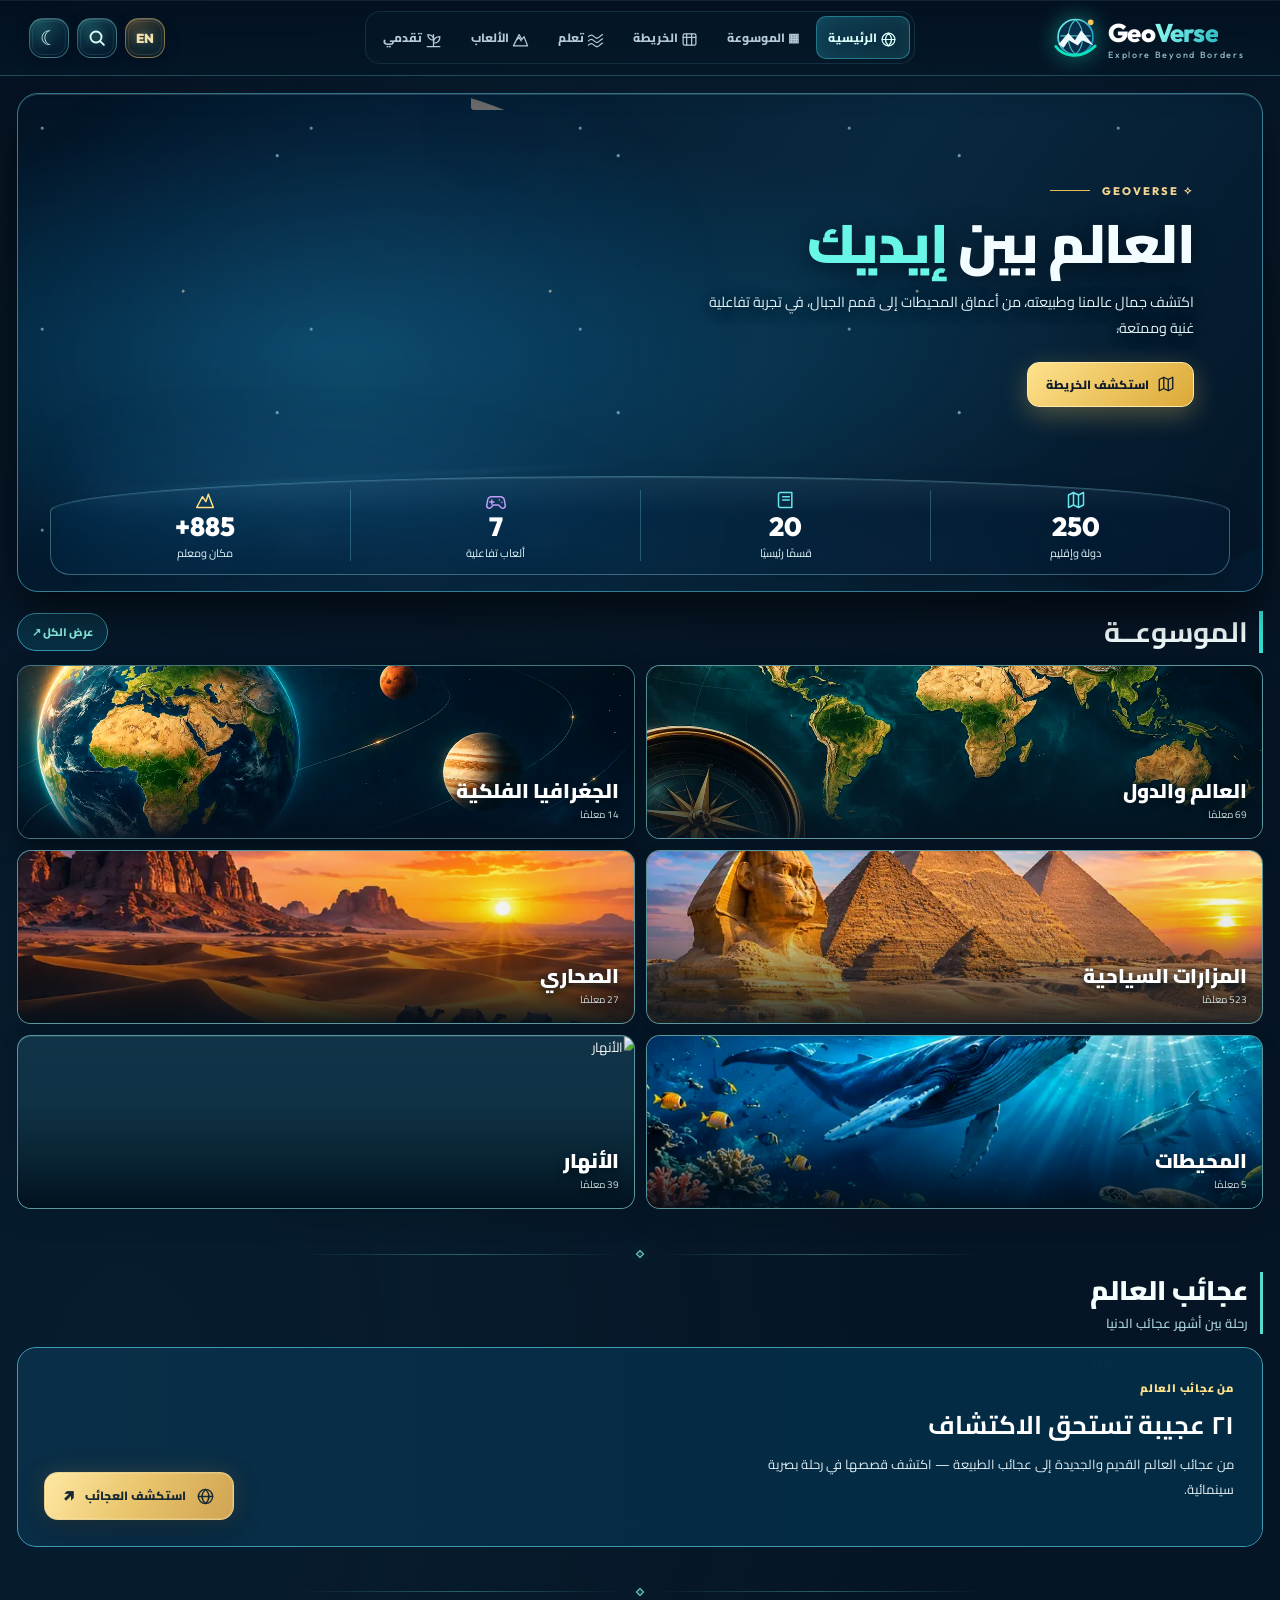
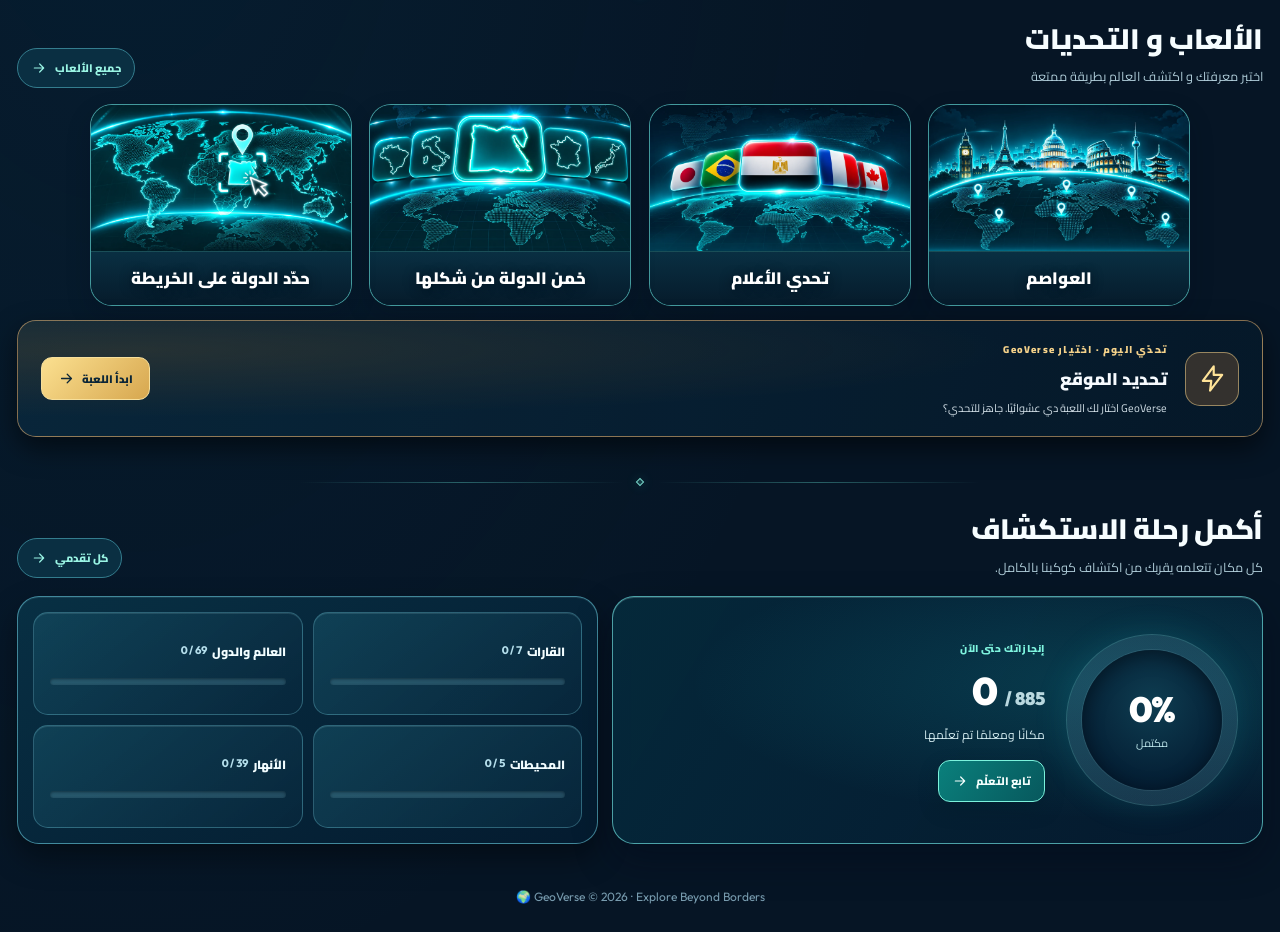
==== index.html @ 8140378c "Align the encyclopedia banner with the active language direction" ====
<!doctype html>
<html lang="ar" dir="rtl">
<head>
<meta charset="UTF-8"><meta name="viewport" content="width=device-width, initial-scale=1">
<style id="gv416-ios-search-focus">
/* iOS Safari auto-zooms focused text inputs when their computed font size is below 16px. */
@supports (-webkit-touch-callout: none) {
  @media (max-width: 900px) {
    input[type="search"], input[type="text"], input:not([type]), textarea,
    input[type="email"], input[type="tel"], input[type="number"], select {
      font-size: max(16px, 1em) !important;
    }
    input::placeholder, textarea::placeholder { font-size: inherit; }
  }
}
</style>
<style id="gv129-prepaint">
html{background:#061525;min-height:100%;color-scheme:dark}
html[data-gv-initial-theme="light"]{background:#ebf5f8;color-scheme:light}
body{margin:0;background-color:#061525}
html[data-gv-initial-theme="light"] body{background-color:#ebf5f8}
</style>
<style id="gv137-premium-loader-styles">
#gv137-loader{
 position:fixed;inset:0;z-index:9998;display:grid;place-items:center;
 box-sizing:border-box;padding:24px;
 background:radial-gradient(ellipse at 50% 38%,#10354a 0%,#061b2d 48%,#041323 100%);
 color:#f1ffff;opacity:0;visibility:hidden;pointer-events:none;
 transition:opacity .22s ease,visibility .22s;
 font-family:Outfit,Cairo,system-ui,sans-serif;
}
#gv137-loader.gv137-visible{opacity:1;visibility:visible;pointer-events:auto}
html:not(.gv138-boot-complete) #gv137-loader{opacity:1!important;visibility:visible!important;pointer-events:auto!important;transition:none!important}
html:not(.gv138-boot-complete) #app{visibility:hidden!important}
html:not(.gv138-boot-complete) #main:empty::before{display:none!important}
html.gv138-boot-complete #app{visibility:visible}
html.gv138-boot-complete #gv137-loader.gv137-visible{opacity:1;visibility:visible}
#gv137-loader[data-theme="light"]{background:radial-gradient(ellipse at 50% 38%,#edfafd 0%,#d8ecf4 100%);color:#073246}
#gv137-loader .gv137-core{position:relative;display:flex;flex-direction:column;align-items:center;gap:10px;width:min(100%,340px);text-align:center;isolation:isolate}
#gv137-loader .gv137-halo{position:absolute;top:-40px;width:215px;height:215px;border-radius:50%;background:radial-gradient(circle,rgba(16,225,202,.18),rgba(40,154,206,.05) 54%,transparent 72%);filter:blur(12px);pointer-events:none;z-index:-1;animation:gv137-breathe 2.7s ease-in-out infinite}
#gv137-loader .gv137-logo{width:94px;height:94px;filter:drop-shadow(0 8px 22px rgba(5,223,206,.26));animation:gv137-float 3s ease-in-out infinite}
#gv137-loader .gv137-wordmark{font-weight:800;font-size:clamp(31px,8vw,40px);letter-spacing:-.055em;line-height:1.15}
#gv137-loader .gv137-wordmark span{color:#51e0dc}
#gv137-loader .gv137-tagline{font-size:11px;letter-spacing:.22em;font-weight:600;text-transform:uppercase;color:#a9cbd2}
#gv137-loader[data-theme="light"] .gv137-tagline{color:#496f7b}
#gv137-loader .gv137-indicator{display:flex;align-items:center;justify-content:center;gap:8px;margin-top:23px;direction:ltr}
#gv137-loader .gv137-indicator i{display:block;width:6px;height:6px;border-radius:50%;background:#70efdc;animation:gv137-dot 1.05s ease-in-out infinite}
#gv137-loader .gv137-indicator i:nth-child(2){animation-delay:.15s}
#gv137-loader .gv137-indicator i:nth-child(3){animation-delay:.3s}
@keyframes gv137-dot{0%,65%,100%{opacity:.28;transform:scale(.75)}30%{opacity:1;transform:scale(1.15)}}
@keyframes gv137-float{0%,100%{transform:translateY(0)}50%{transform:translateY(-6px)}}
@keyframes gv137-breathe{0%,100%{opacity:.55;transform:scale(.94)}50%{opacity:1;transform:scale(1.05)}}
@media(prefers-reduced-motion:reduce){#gv137-loader,#gv137-loader *{animation:none!important;transition:none!important}}
</style>
<script>
try{document.documentElement.dataset.gvInitialTheme=localStorage.getItem('gv_theme')==='light'?'light':'dark'}
catch(e){document.documentElement.dataset.gvInitialTheme='dark'}
</script><meta name="theme-color" content="#061525">
<meta name="color-scheme" content="dark light"><meta name="description" content="GeoVerse — اكتشف العالم وتعلم الجغرافيا من خلال الخرائط والتحديات التفاعلية.">
<title>GeoVerse | Explore Beyond Borders</title>
<link rel="preconnect" href="https://fonts.googleapis.com"><link rel="preconnect" href="https://fonts.gstatic.com" crossorigin>
<link href="https://fonts.googleapis.com/css2?family=Cairo:wght@400;500;600;700;800;900&family=Outfit:wght@400;500;600;700;800&display=swap" rel="stylesheet">

<link rel="stylesheet" href="./styles.css?v=phase41-a91d6"><link rel="stylesheet" href="./enhancements.css?v=phase41-a91d6"><link rel="stylesheet" href="./quality.css?v=phase41-a91d6"><link rel="stylesheet" href="./mobile-map-v6.css?v=phase41-a91d6"><link rel="stylesheet" href="./map-v7.css?v=gv126-results-layout"><link rel="stylesheet" href="./encyclopedia-v9.css?v=phase41-a91d6"><link rel="stylesheet" href="./cinematic-v10.css?v=phase41-a91d6">
<link rel="stylesheet" href="./visual-v11.css?v=gv333-six-category-home"><link rel="stylesheet" href="./topics-v12.css?v=gv685-atlas-direction"><link rel="stylesheet" href="./places-v13.css?v=gv101-cinematic-ocean-cards"><link rel="stylesheet" href="./detail-v14.css?v=gv668-desert-guides"><link rel="stylesheet" href="./visual-polish-v15.css?v=phase41-a91d6"><link rel="stylesheet" href="./home-v17.css?v=phase41-a91d6"><link rel="stylesheet" href="./visual-v18.css?v=phase41-a91d6"><link rel="stylesheet" href="./visual-v19.css?v=phase41-a91d6"><link rel="stylesheet" href="./visual-v20.css?v=gv675-home-game-covers"><meta name="geoverse-release" content="gv214-complete-tourism-enrichment-48"><link rel="stylesheet" href="./phase41.css?v=gv61-knowledge"><link rel="stylesheet" href="./country-filter-v104.css?v=gv104-continent-grid"><link rel="stylesheet" href="./game-levels-v110.css?v=gv110-game-ui"><link rel="stylesheet" href="./globe-explorer-v117.css?v=gv683-explorer-gestures"><link rel="stylesheet" href="./globe-recovery-v132.css?v=gv134-globe-diagnostics"><link rel="stylesheet" href="./game-bilingual-v124.css?v=gv124-two-line-answers"><link rel="stylesheet" href="./first-paint-v129.css?v=gv129-flash-control"><link rel="stylesheet" href="./mobile-end-v130.css?v=gv131-solid-bottom-dock-flex-footer"><link rel="stylesheet" href="./atlas-premium-v140.css?v=gv595-centered-hint-two-row-regions"><link rel="stylesheet" href="./atlas-landmarks-v142.css"><link rel="stylesheet" href="./atlas-landmarks-v153.css"><link rel="stylesheet" href="./atlas-landmarks-v154.css"><link rel="stylesheet" href="./atlas-safe-areas-v144.css"><link rel="stylesheet" href="./atlas-safe-regions-v145.css"><link rel="stylesheet" href="./atlas-ocean-labels-v147.css"><link rel="stylesheet" href="./atlas-ui-v148.css"><link rel="stylesheet" href="./atlas-ui-v149.css"><link rel="stylesheet" href="./atlas-ocean-dots-v150.css"><link rel="stylesheet" href="./map-toolbar-v146.css"><link rel="stylesheet" href="./atlas-card-refine-v155.css"><link rel="stylesheet" href="./atlas-learning-cards-v164.css?v=gv164-learning-cards"><link rel="stylesheet" href="./atlas-card-visual-polish-v165.css?v=gv165-mobile-card-polish"><link rel="stylesheet" href="./atlas-smart-highlight-v166.css?v=gv166-highlight"><link rel="stylesheet" href="./tourism-attractions-v168.css?v=gv168-tourism"><link rel="stylesheet" href="./tourism-country-guide-v170.css?v=gv171-filter-layout"><link rel="stylesheet" href="./tourism-country-search-v172.css?v=gv172-country-search"><link rel="stylesheet" href="./tourism-glow-markers-v173.css?v=gv173-circle-only"><link rel="stylesheet" href="./home-featured-v174.css?v=gv174-home-gallery"><link rel="stylesheet" href="./category-premium-covers-v176.css?v=gv341-astronomy-cover-fill"><link rel="stylesheet" href="./tourism-country-cards-v181.css?v=gv181-country-cards"><link rel="stylesheet" href="./tourism-premium-photos-v182.css?v=gv182-full-image-responsive"><link rel="stylesheet" href="./atlas-card-consistency-v156.css"><link rel="stylesheet" href="./atlas-country-shell-v157.css"><link rel="stylesheet" href="./atlas-smart-explore-v158.css"><link rel="stylesheet" href="./tourism-card-sizing-v185.css?v=gv185-equal-card-height"><link rel="stylesheet" href="./tourism-iconic-catalog-v186.css?v=gv187-full-framing"><link rel="stylesheet" href="./tourism-photo-backdrop-v188.css?v=gv188-portrait-balance"><link rel="stylesheet" href="./tourism-uniform-landscape-v189.css?v=gv189-uniform-16x9"><link rel="stylesheet" href="./tourism-uk-france-v190.css?v=gv190-curated-landscape"><link rel="stylesheet" href="./tourism-knowledge-v196.css?v=gv201-compact-hero"><link rel="stylesheet" href="./tourism-minimal-cards-v197.css?v=gv197-compact"><link rel="stylesheet" href="./map-toolbar-four-columns-v199.css?v=gv199-4x2-balanced"><link rel="stylesheet" href="./tourism-article-bullets-v202.css?v=gv202-uniform-reader"><link rel="stylesheet" href="./tourism-country-premium-pin-v203.css?v=gv204-national-flags"><link rel="stylesheet" href="./tourism-compact-category-hero-v205.css?v=gv657-tourism-intro-lines"><link rel="stylesheet" href="./tourism-enrichment-v206.css?v=gv206-editorial-batch1"><link rel="stylesheet" href="./tourism-country-back-v209.css?v=gv209-return-spacing"><link rel="stylesheet" href="./tourism-country-page-v210.css?v=gv210-country-layout"><link rel="stylesheet" href="./tourism-country-cards-compact-v211.css?v=gv211-dense-cards"><link rel="stylesheet" href="./tourism-visuals-v511.css?v=gv531-geo-signature">
<!-- Inline critical styles: applied as soon as fresh HTML reaches the browser,
     even if a prior external CSS response is cached by the in-app viewer. -->
<style id="gv46-critical">
@media(max-width:700px){
 .gv11-hero .gv11-stats{bottom:12px!important;background:linear-gradient(120deg,rgba(5,47,67,.24),rgba(3,28,47,.30))!important;-webkit-backdrop-filter:blur(14px) saturate(1.24)!important;backdrop-filter:blur(14px) saturate(1.24)!important;box-shadow:0 13px 31px #00102530,inset 0 1px #e1ffff24!important;border-color:#79e3e98c!important}
}
.game-modes .game-mode{position:relative!important;overflow:hidden!important;isolation:isolate!important}
.game-modes .game-mode .gv45-game-photo{position:absolute!important;inset:0!important;width:100%!important;height:100%!important;object-fit:cover!important;display:block!important;z-index:0!important}
.game-modes .game-mode .gv45-game-shade{position:absolute!important;inset:0!important;z-index:1!important;pointer-events:none!important;background:linear-gradient(180deg,#02162736,#03182c85 52%,#031524db)!important}
.game-modes .game-mode .gv18-game-symbol,.game-modes .game-mode>b{position:relative!important;z-index:2!important}
</style>
<style id="gv217-clean-layout">
/* Country/category sidebar is redundant; preserve hidden DOM for legacy renderMenu calls. */
#app>.layout>#sidebar{display:none!important}
#app>.topbar #menuTopics{display:none!important}
#app>.layout{display:grid!important;grid-template-columns:minmax(0,1fr) 230px!important;gap:18px!important;max-width:1960px!important;align-items:start!important}
#app>.layout>#main{min-width:0!important;width:100%!important;grid-column:1!important}
#app>.layout>#insights{min-width:0!important;grid-column:2!important}
@media(max-width:1500px){
 #app>.layout{grid-template-columns:minmax(0,1fr)!important}
 #app>.layout>#insights{display:none!important}
}
@media(max-width:820px){
 #app>.layout{display:block!important;padding:11px!important}
 #app>.topbar #menuBtn{display:inline-flex!important;align-items:center;justify-content:center}
}
</style>

<style id="gv219-laptop-polish">
/* Desktop header: one balanced row. Existing mobile header remains intact. */
@media (min-width:821px){
 #app>.topbar{
   display:grid!important;
   grid-template-columns:minmax(190px,1fr) auto minmax(190px,1fr)!important;
   align-items:center!important;
   column-gap:18px!important;
   height:76px!important;
   padding:9px clamp(18px,2.3vw,38px)!important;
 }
 #app>.topbar>.brand{grid-column:1;grid-row:1;justify-self:start!important;min-width:0!important}
 #app>.topbar>.topnav{grid-column:2;grid-row:1;justify-self:center!important;display:flex!important;align-items:center!important;gap:4px!important;min-width:0!important}
 #app>.topbar>.topnav button{font-size:12px!important;padding:9px clamp(8px,.9vw,13px)!important;white-space:nowrap!important}
 #app>.topbar>.head-actions{grid-column:3;grid-row:1;justify-self:end!important;display:flex!important;gap:8px!important;align-items:center!important}
 #app>.topbar #menuBtn,#app>.topbar #menuTopics{display:none!important}
 #app>.topbar .brand-icon svg{width:45px!important;height:45px!important}
 #app>.topbar .brand strong{font-size:clamp(23px,2vw,29px)!important}
 #app>.topbar .brand small{font-size:9px!important}
}
/* Main page cinematic header: stop inheriting large spacer margins from older mobile-first themes. */
@media (min-width:901px){
 #main .gv11-hero{
   position:relative!important;
   display:block!important;
   height:clamp(405px,34vw,465px)!important;
   min-height:0!important;
   padding:0!important;
   overflow:hidden!important;
   isolation:isolate!important;
 }
 #main .gv11-hero .gv11-copy{
   position:absolute!important;
   z-index:6!important;
   top:clamp(38px,5vw,69px)!important;
   right:clamp(28px,4vw,72px)!important;
   left:auto!important;
   width:min(50%,555px)!important;
   max-width:none!important;
   margin:0!important;
   text-align:right!important;
 }
 #main .gv11-hero .gv11-copy h1{font-size:clamp(35px,4vw,57px)!important;line-height:1.27!important;margin:13px 0 10px!important}
 #main .gv11-hero .gv11-copy p{font-size:clamp(12px,1.12vw,15px)!important;line-height:1.85!important;max-width:490px!important}
 #main .gv11-hero .gv11-actions{
   display:flex!important;justify-content:flex-start!important;
   align-items:center!important;flex-wrap:wrap!important;
   gap:12px!important;margin-top:21px!important
 }
 #main .gv11-hero .gv11-actions button{
   min-height:44px!important;padding:10px 18px!important;
   white-space:nowrap!important;
 }
 #main .gv11-hero .gv11-planet{
   position:absolute!important;
   z-index:2!important;
   inset:auto!important;
   top:clamp(23px,3vw,40px)!important;
   left:clamp(24px,4vw,68px)!important;
   right:auto!important;
   bottom:auto!important;
   width:min(43%,440px)!important;
   height:clamp(285px,28vw,350px)!important;
   min-height:0!important;
   transform:none!important;
   margin:0!important;
   pointer-events:none!important;
 }
 #main .gv11-hero .gv11-globe{width:100%!important;height:100%!important;inset:0!important;pointer-events:auto!important}
 #main .gv11-hero .gv11-stats{
   display:grid!important;grid-template-columns:repeat(4,minmax(0,1fr))!important;
   position:absolute!important;z-index:8!important;
   inset:auto clamp(20px,2.6vw,36px) 17px clamp(20px,2.6vw,36px)!important;
   width:auto!important;height:auto!important;min-height:69px!important;
   margin:0!important;padding:10px 7px!important;
   background:linear-gradient(110deg,rgba(5,37,62,.79),rgba(5,29,53,.86))!important;
   backdrop-filter:blur(13px)!important;
 }
 #main .gv11-hero .gv11-horizon{bottom:0!important;height:68px!important;opacity:.35!important}
 #main .gv11-categories{margin-top:23px!important}
}
@media (min-width:821px) and (max-width:1100px){
 #app>.topbar{grid-template-columns:minmax(140px,1fr) auto minmax(115px,1fr)!important;column-gap:8px!important;padding-inline:14px!important}
 #app>.topbar>.topnav button{font-size:11px!important;padding:8px 7px!important}
 #app>.topbar>.head-actions{gap:4px!important}
 #app>.topbar .brand strong{font-size:22px!important}
}
@media (min-width:901px) and (max-width:1100px){
 #main .gv11-hero .gv11-copy{right:25px!important;width:53%!important}
 #main .gv11-hero .gv11-planet{left:14px!important;width:43%!important}
 #main .gv11-hero .gv11-copy h1{font-size:35px!important}
}
</style>
<style id="gv220-cinematic-globe">
/* Desktop-only visual layer: preserve existing WebGL globe and mobile design. */
@media (min-width:901px){
 #main .gv11-hero{
   height:clamp(490px,39vw,550px)!important;
   min-height:490px!important;
   isolation:isolate!important;
   overflow:hidden!important;
 }
 #main .gv11-hero .gv11-copy{
   top:clamp(62px,7vw,96px)!important;
   right:clamp(29px,4vw,70px)!important;
   width:min(48%,545px)!important;
   z-index:8!important;
 }
 #main .gv11-hero .gv11-copy h1{
   font-size:clamp(37px,4.25vw,61px)!important;
   line-height:1.23!important;
   margin:12px 0!important;
 }
 #main .gv11-hero .gv11-actions{margin-top:23px!important;gap:12px!important}
 #main .gv11-hero .gv11-planet{
   position:absolute!important;
   inset:auto!important;
   top:8px!important;
   left:clamp(-18px,.5vw,16px)!important;
   right:auto!important;
   bottom:auto!important;
   width:min(56%,620px)!important;
   height:clamp(420px,39vw,510px)!important;
   min-height:0!important;
   margin:0!important;
   transform:none!important;
   z-index:3!important;
   pointer-events:none!important;
 }
 #main .gv11-hero .gv11-globe{
   position:absolute!important;inset:0!important;
   width:100%!important;height:100%!important;
   overflow:hidden!important;
   pointer-events:auto!important;
   filter:drop-shadow(0 23px 36px rgba(0,0,0,.3))!important;
 }
 #main .gv11-hero .gv11-earth-glow{
   inset:-9%!important;
   opacity:.93!important;
   background:radial-gradient(circle,rgba(70,203,255,.35) 0%,rgba(14,144,242,.21) 44%,transparent 72%)!important;
   filter:blur(23px)!important;
 }
 /* The globe continues behind a translucent, curved glass deck. */
 #main .gv11-hero .gv11-stats{
   position:absolute!important;
   z-index:9!important;
   inset:auto clamp(17px,2.5vw,35px) 16px clamp(17px,2.5vw,35px)!important;
   width:auto!important;
   min-height:89px!important;
   margin:0!important;
   padding:13px 9px!important;
   display:grid!important;
   grid-template-columns:repeat(4,minmax(0,1fr))!important;
   border:1px solid rgba(143,225,243,.48)!important;
   border-radius:31px 31px 20px 20px / 23px 23px 19px 19px!important;
   background:linear-gradient(108deg,rgba(4,39,68,.40),rgba(5,32,58,.51) 55%,rgba(4,25,49,.55))!important;
   -webkit-backdrop-filter:blur(11px) saturate(1.22)!important;
   backdrop-filter:blur(11px) saturate(1.22)!important;
   box-shadow:0 15px 33px rgba(0,0,0,.25),inset 0 1px rgba(206,251,255,.17),inset 0 -1px rgba(71,184,225,.12)!important;
   overflow:visible!important;
 }
 #main .gv11-hero .gv11-stats::before{
   content:""!important;
   position:absolute!important;
   pointer-events:none!important;
   left:2%!important;
   top:-77px!important;
   width:47%!important;
   height:124px!important;
   z-index:-1!important;
   background:radial-gradient(ellipse at 37% 83%,rgba(61,185,249,.31),rgba(45,150,242,.13) 47%,transparent 76%)!important;
   filter:blur(19px)!important;
 }
 #main .gv11-hero .gv11-stats::after{
   content:""!important;
   position:absolute!important;
   inset:0!important;
   border-radius:inherit!important;
   pointer-events:none!important;
   background:linear-gradient(180deg,rgba(194,246,255,.09),transparent 43%)!important;
 }
 #main .gv11-hero .gv11-stat{
   position:relative!important;z-index:1!important;
   padding:0 9px!important;
 }
 #main .gv11-hero .gv11-stat strong{font-size:clamp(21px,2.05vw,28px)!important}
 #main .gv11-hero .gv11-stat span{font-size:10px!important}
 #main .gv11-hero .gv11-horizon{bottom:0!important;height:70px!important;opacity:.18!important}
 #main .gv11-categories{margin-top:19px!important}
 /* A subtle cool-light streak joins the planet's glow and glass edge. */
 #main .gv11-hero::after{
   content:""!important;
   position:absolute!important;
   z-index:7!important;
   pointer-events:none!important;
   left:3%!important;
   bottom:112px!important;
   width:48%!important;
   height:2px!important;
   opacity:.58!important;
   background:linear-gradient(90deg,transparent,rgba(100,222,255,.66),rgba(181,247,255,.42),transparent)!important;
   filter:blur(2px)!important;
   transform:rotate(-3deg)!important;
 }
}
@media (min-width:901px) and (max-width:1100px){
 #main .gv11-hero{height:490px!important}
 #main .gv11-hero .gv11-copy{right:26px!important;width:48%!important;top:76px!important}
 #main .gv11-hero .gv11-copy h1{font-size:37px!important}
 #main .gv11-hero .gv11-planet{
   left:-20px!important;
   top:20px!important;
   width:56%!important;
   height:435px!important;
 }
 #main .gv11-hero .gv11-stats{min-height:78px!important;padding:10px 5px!important}
}
@media (prefers-reduced-motion:reduce){
 #main .gv11-hero .gv11-globe{transition:none!important}
}
</style>
<style id="gv221-arc-polish">
/* Premium desktop polish: restrained glow and softly arched glass stats. */
@media (min-width:901px){
 #main .gv11-hero .gv11-earth-glow{
   opacity:.72!important;
   background:radial-gradient(circle,rgba(70,190,246,.25) 0%,rgba(17,127,225,.13) 45%,transparent 72%)!important;
   filter:blur(25px)!important;
 }
 #main .gv11-hero .gv11-stats{
   border-radius:48px 48px 21px 21px / 31px 31px 20px 20px!important;
   border-color:rgba(139,220,240,.38)!important;
   background:linear-gradient(108deg,rgba(5,40,68,.40),rgba(6,34,59,.49) 55%,rgba(5,27,50,.53))!important;
   box-shadow:0 15px 30px rgba(0,0,0,.19),inset 0 1px rgba(196,247,255,.12)!important;
 }
 #main .gv11-hero .gv11-stats::before{
   top:-68px!important;
   height:115px!important;
   opacity:.7!important;
   background:radial-gradient(ellipse at 37% 85%,rgba(61,181,244,.22),rgba(45,150,242,.10) 46%,transparent 76%)!important;
 }
 #main .gv11-hero .gv11-stats::after{
   background:linear-gradient(180deg,rgba(199,245,255,.07),transparent 38%)!important;
   border-radius:inherit!important;
 }
 #main .gv11-hero::after{opacity:.35!important}
}
/* The visual curvature does not modify the WebGL globe or mobile layout. */
</style>
<style id="gv224-lighting-arc">
/* Final desktop polish: retain approved globe geometry while softening surface highlights and refining glass arch. */
@media (min-width:901px){
  /* Keep the existing approved hero height and all functionality. */
  #main .gv11-hero .gv11-planet{
    width:min(65%,710px)!important;
    height:clamp(475px,46vw,580px)!important;
    top:-14px!important;
    left:clamp(-52px,-2vw,-18px)!important;
    right:auto!important;
    bottom:auto!important;
    z-index:3!important;
    transform:none!important;
  }
  #main .gv11-hero .gv11-globe{
    inset:0!important;
    width:100%!important;
    height:100%!important;
    pointer-events:auto!important;
  }
  #main .gv11-hero .gv11-copy{
    top:clamp(70px,7vw,96px)!important;
    right:clamp(42px,5.3vw,92px)!important;
    width:min(47%,535px)!important;
    z-index:8!important;
  }
  /* Reduce washed-out highlights only on the rendered globe; keep its size and interaction untouched. */
  #main .gv11-hero .gv11-globe canvas{
    filter:brightness(.91) saturate(.96) contrast(1.035) drop-shadow(0 0 13px rgba(58,178,245,.30))!important;
  }
  #main .gv11-hero .gv11-actions{margin-top:20px!important}
  #main .gv11-hero .gv11-earth-glow{
    inset:-7%!important;
    opacity:.60!important;
    filter:blur(26px)!important;
    background:radial-gradient(circle,rgba(63,183,239,.21),rgba(22,118,211,.10) 46%,transparent 74%)!important;
  }
  /* Very shallow top arc, not just rounded rectangle corners. */
  #main .gv11-hero .gv11-stats{
    border-radius:50% 50% 20px 20px / 35px 35px 20px 20px!important;
    border-color:rgba(151,225,242,.36)!important;
    background:linear-gradient(108deg,rgba(5,41,70,.37),rgba(6,34,59,.47) 55%,rgba(5,26,48,.54))!important;
    backdrop-filter:blur(12px) saturate(1.15)!important;
    -webkit-backdrop-filter:blur(12px) saturate(1.15)!important;
    box-shadow:0 14px 30px rgba(0,0,0,.19),inset 0 1px rgba(193,244,255,.13)!important;
  }
  #main .gv11-hero .gv11-stats::before{
    opacity:.57!important;
    filter:blur(22px)!important;
  }
  #main .gv11-hero::after{opacity:.26!important}
}
/* Avoid crowding text and sphere on smaller laptops. */
@media (min-width:901px) and (max-width:1100px){
  #main .gv11-hero .gv11-planet{
    width:61%!important;
    height:clamp(470px,47vw,520px)!important;
    left:-43px!important;
    top:8px!important;
  }
  #main .gv11-hero .gv11-copy{
    right:28px!important;
    width:46%!important;
    top:76px!important;
  }
}
</style>
<style id="gv226-insight-polish">
/* Compact, read-only educational progress card. The globe and mobile layouts are untouched. */
#app .insights{gap:11px!important}
#app .insights .insight-card{padding:14px 13px!important;border-radius:16px!important}
#app .insights .insight-card h3{font-size:12px!important;line-height:1.55!important;margin:2px 0 7px!important}
#app .insights .profile-box{padding-top:16px!important}
#app .insights .profile-box .avatar-globe{width:58px;height:58px;font-size:28px;margin-bottom:6px}
#app .insights .profile-box p{font-size:11px;line-height:1.6;margin:3px 0 9px}
#app .insights .gv226-learning-card{display:flex;flex-direction:column;gap:10px}
#app .gv226-title{display:flex;align-items:center;justify-content:space-between;gap:6px;min-width:0}
#app .gv226-title h3{margin:0!important;min-width:0}
#app .gv226-total{flex:none;color:#98cddd;font-size:10px;white-space:nowrap}
#app .gv226-summary{display:flex;align-items:end;justify-content:space-between;gap:8px}
#app .gv226-summary strong{font:850 27px Outfit,Cairo,sans-serif;color:#e6fffb;line-height:1.1}
#app .gv226-summary>span{font-size:10px;color:#b5d4e1;text-align:start;line-height:1.5}
#app .gv226-track{width:100%;height:5px;overflow:hidden;border-radius:20px;background:rgba(54,111,138,.49)}
#app .gv226-track>span{height:100%;display:block;border-radius:20px;background:linear-gradient(90deg,#19b8e2,#73f3d5);max-width:100%}
#app .gv226-overall-track{height:7px}
#app .gv226-current-label{font-size:10px;font-weight:800;color:#dceff7;border-top:1px solid rgba(114,192,215,.2);padding-top:10px}
#app .gv226-current-row{display:flex;flex-direction:column;gap:5px}
#app .gv226-row-heading{display:flex;align-items:center;justify-content:space-between;gap:7px;font-size:10px;color:#d8edf5}
#app .gv226-row-heading>span{min-width:0;overflow:hidden;text-overflow:ellipsis;white-space:nowrap}
#app .gv226-row-heading b{font:700 10px Outfit,Cairo,sans-serif;color:#83ead7;white-space:nowrap}
#app .gv226-empty{border:1px dashed rgba(105,170,196,.38);border-radius:10px;padding:12px 8px;text-align:center;font-size:10px;line-height:1.75;color:#afcedc}
#app .insight-challenge p{font-size:11px;line-height:1.65;margin:3px 0 10px}
#app .insight-challenge .primary{min-height:38px}
@media(min-width:901px){
 #main .gv11-hero .gv11-stat{border-inline-end-color:rgba(112,200,216,.32)!important}
 #main .gv11-hero .gv11-stat span{font-size:11px!important;color:#e0f4f8!important}
}
</style>
<style id="gv227-category-photo-polish">
/* Shared photographic crops for entry cards and directory; no effect on landmarks. */
.gv11-categories .gv11-card.gv11-countries>img,
.gv12-card[data-cat="countries"] .gv12-image{object-position:62% center!important}
.gv11-categories .gv11-card.gv11-tourism>img,
.gv12-card[data-cat="tourism"] .gv12-image{object-position:50% 54%!important}
.gv11-categories .gv11-card.gv11-countries .gv11-card-gradient,
.gv11-categories .gv11-card.gv11-tourism .gv11-card-gradient{
 background:linear-gradient(180deg,rgba(3,16,31,.01) 10%,rgba(3,18,32,.10) 47%,rgba(3,18,32,.85) 100%)!important;
}
</style>
<link rel="stylesheet" href="./wonders-atlas-v228.css?v=gv229-premium-story">

<style id="gv230-navigation-and-wonders">
/* Premium wonders CTA: clear button, full label, elegant contrast on both screen sizes. */
#main .gv11-feature-go{
 position:absolute!important;z-index:5!important;
 inset-inline-end:clamp(15px,2vw,30px)!important;bottom:clamp(15px,2vw,27px)!important;
 width:auto!important;min-width:168px!important;height:auto!important;min-height:48px!important;
 padding:11px 18px!important;
 display:inline-flex!important;align-items:center!important;justify-content:center!important;gap:10px!important;
 border:1px solid rgba(231,208,143,.85)!important;
 border-radius:14px!important;
 background:linear-gradient(120deg,#ffe8a4 0%,#eac66d 47%,#cfa352 100%)!important;
 color:#172a34!important;
 font:850 12px Cairo,Outfit,sans-serif!important;
 text-shadow:none!important;
 box-shadow:0 10px 26px rgba(1,13,25,.38),0 0 0 1px rgba(255,249,225,.16) inset,0 0 22px rgba(248,202,107,.17)!important;
 cursor:pointer!important;white-space:nowrap!important;line-height:1.4!important;
 transition:transform .2s ease,box-shadow .2s ease,filter .2s ease!important;
}
#main .gv11-feature-go:hover{transform:translateY(-3px)!important;filter:brightness(1.035)!important;box-shadow:0 15px 32px rgba(1,13,25,.5),0 0 20px rgba(248,202,107,.3)!important}
#main .gv11-feature-go:focus-visible{outline:3px solid #aaffeb!important;outline-offset:4px!important}
#main .gv230-wonders-spark{font-size:17px;line-height:1}
#main .gv230-wonders-arrow{font-size:18px;line-height:1}
#main .gv11-actions .gv230-mobile-learn{display:none!important}
@media(max-width:700px){
 #main .gv11-actions{display:flex!important;flex-wrap:nowrap!important;justify-content:center!important;gap:8px!important;max-width:100%!important;width:100%!important}
 #main .gv11-actions .gv230-mobile-learn{display:inline-flex!important;align-items:center;justify-content:center;gap:5px;min-height:42px!important;min-width:0!important;flex:1 1 0!important;padding:8px 6px!important;border-radius:11px!important;background:rgba(4,41,64,.82)!important;border:1px solid rgba(95,230,226,.8)!important;color:#dcfcfb!important;font-weight:850!important;font-size:clamp(9px,2.5vw,11px)!important;white-space:nowrap!important}
 #main .gv11-actions .gv11-gold{flex:1 1 0!important;min-width:0!important;min-height:42px!important;padding:8px 6px!important;font-size:clamp(9px,2.5vw,11px)!important}
 #main .gv11-actions button svg{flex:none;width:15px!important;height:15px!important}
 #main .gv11-feature{min-height:215px!important}
 #main .gv11-feature-copy{width:min(78%,320px)!important;box-sizing:border-box;padding:18px 15px 68px!important}
 #main .gv11-feature-copy h2{font-size:clamp(18px,5vw,23px)!important;line-height:1.4!important}
 #main .gv11-feature-copy p{font-size:10px!important;line-height:1.75!important}
 #main .gv11-feature-go{min-width:0!important;min-height:42px!important;inset-inline-end:13px!important;bottom:13px!important;padding:8px 13px!important;font-size:11px!important;border-radius:12px!important}
}
@media(max-width:360px){
 #main .gv11-actions{gap:5px!important}
 #main .gv11-actions .gv230-mobile-learn,#main .gv11-actions .gv11-gold{font-size:9px!important;padding:7px 4px!important}
 #main .gv11-feature-copy{width:85%!important}
}
@media(prefers-reduced-motion:reduce){#main .gv11-feature-go{transition:none!important}}
</style>
<link rel="stylesheet" href="./astronomy-v231.css?v=gv338-astronomy-unified-hero-uncropped">
<link rel="stylesheet" href="./solar-system-v232.css?v=gv233-solar-view">
<link rel="stylesheet" href="./planet-experience-v234.css?v=gv237-structural-mobile-grid">
<link rel="stylesheet" href="./astronomy-experiences-v235.css?v=gv681-astronomy-experience-covers">
<link rel="stylesheet" href="./astronomy-lessons-v238.css?v=gv238-expanded-lessons">
<link rel="stylesheet" href="./astronomy-chapters-v239.css?v=gv679-astronomy-chapters">
<link rel="stylesheet" href="./astronomy-depth-v242.css?v=gv242-audit">
<link rel="stylesheet" href="./astronomy-editorial-v250.css?v=gv264-star-life-layout">
<link rel="stylesheet" href="./astronomy-type-system-v271.css?v=gv681-astronomy-experience-covers">
<link rel="stylesheet" href="./astronomy-fact-explanations-v277.css?v=gv277-explain-toggle-final">
<link rel="stylesheet" href="./astronomy-comparisons-v278.css?v=gv278-science-compare">
<link rel="stylesheet" href="./astronomy-reading-flow-v281.css?v=gv285-ar-science-figures">
<link rel="stylesheet" href="./ocean-reading-v292.css?v=gv298-unified-bullets">
<link rel="stylesheet" href="./editorial-visible-v294.css?v=gv294-sitewide-cleanup">
<link rel="stylesheet" href="./mobile-premium-dock-v343.css?v=gv343-refined-dock">
<link rel="stylesheet" href="./countries-premium-hero-v347.css?v=gv347-countries-header">
<link rel="stylesheet" href="./country-topics-open-v350.css?v=gv485-reading-polish">
<link rel="stylesheet" href="./country-return-v352.css?v=gv353-landmark-two-buttons">
<link rel="stylesheet" href="./country-directory-v355.css?v=gv487-capital-alignment"><link rel="stylesheet" href="./continents-mobile-fit-v390.css?v=gv391-two-row-continents"><link rel="stylesheet" href="./navigation-buttons-premium-v392.css?v=gv392-unified-premium-back">
<link rel="stylesheet" href="./tourism-detail-polish-v532.css?v=gv538-compact-detail-back"><link rel="stylesheet" href="./continents-antarctica-layout-v395.css?v=gv395-balanced-finale">
<link rel="stylesheet" href="./tourism-mobile-fullwidth-v533.css?v=gv533-fullwidth-mobile">
<link rel="stylesheet" href="./tourism-navigation-premium-v539.css?v=gv539-premium-nav-icons">
<link rel="stylesheet" href="./tourism-card-icons-v540.css?v=gv540-card-vector-icons">
<link rel="stylesheet" href="./tourism-image-finish-v534.css?v=gv537-seam-softening">
<link rel="stylesheet" href="./navigation-global-compact-v543.css?v=gv678-context-navigation">
<link rel="stylesheet" href="./tourism-country-spacing-v546.css?v=gv547-inline-count">
<link rel="stylesheet" href="./header-brand-layout-v548.css?v=gv548-brand-right-no-grid">
<link rel="stylesheet" href="./home-wonders-section-v550.css?v=gv553-three-dividers">
<link rel="stylesheet" href="./learning-button-unified-v554.css?v=gv555-topography-centered">

<style id="gv556-games-responsive-fit">
/* Games only: prevent any grid child from widening the iPhone viewport. */
#app>.layout:has(#main .game-modes){min-width:0;max-width:100%;box-sizing:border-box}
#app>.layout:has(#main .game-modes)>#main{min-width:0!important;max-width:100%!important;overflow-x:clip}
#main:has(.game-modes) .game-modes{
 display:grid!important;
 grid-template-columns:repeat(7,minmax(0,1fr))!important;
 gap:clamp(10px,1vw,18px)!important;
 width:100%!important;max-width:100%!important;
 min-width:0!important;margin-inline:0!important;
 box-sizing:border-box!important;
}
#main:has(.game-modes) .game-modes>.game-mode{
 grid-column:auto!important;
 min-width:0!important;width:100%!important;
 max-width:100%!important;aspect-ratio:1/1!important;
 min-height:0!important;height:auto!important;
 box-sizing:border-box!important;padding:clamp(8px,1vw,15px)!important;
 display:flex!important;justify-content:center!important;align-items:center!important;
 gap:clamp(7px,.8vw,12px)!important;
 text-align:center!important;transform:none;
}
#main:has(.game-modes) .game-modes>.game-mode>b{
 max-width:100%;overflow-wrap:anywhere;
 font-size:clamp(12px,1.05vw,17px)!important;line-height:1.45;
}
#main:has(.game-modes) .game-modes>.game-mode .gv18-game-symbol{flex-shrink:0}
#main:has(.game-modes) .gv110-level{
 min-width:0!important;width:100%!important;max-width:100%!important;
 box-sizing:border-box!important;
}
#main:has(.game-modes) .gv110-level-buttons{
 display:grid!important;grid-template-columns:repeat(3,minmax(0,1fr))!important;
 min-width:0!important;width:100%!important;max-width:100%!important;gap:8px!important;
}
#main:has(.game-modes) .gv110-level-buttons>button{
 min-width:0!important;width:100%!important;box-sizing:border-box!important;
 white-space:normal!important;
}
#main:has(.game-modes) .quiz-card,
#main:has(.game-modes) .page-heading,
#main:has(.game-modes) .gv49-game-intro{
 min-width:0!important;max-width:100%!important;box-sizing:border-box!important;
}
@media(max-width:1399px){
 #main:has(.game-modes) .game-modes{grid-template-columns:repeat(4,minmax(0,1fr))!important}
}
@media(max-width:900px){
 #main:has(.game-modes) .game-modes{grid-template-columns:repeat(3,minmax(0,1fr))!important}
}
@media(max-width:600px){
 #app>.layout:has(#main .game-modes){width:100%!important;max-width:100vw!important;padding-inline:clamp(12px,4vw,20px)!important}
 #main:has(.game-modes) .game-modes{
  grid-template-columns:repeat(2,minmax(0,1fr))!important;
  gap:12px!important;
 }
 #main:has(.game-modes) .game-modes>.game-mode{
  aspect-ratio:1/1!important;min-height:0!important;
  padding:10px 6px!important;gap:8px!important;
 }
 #main:has(.game-modes) .game-modes>.game-mode>b{font-size:clamp(13px,3.6vw,16px)!important}
 #main:has(.game-modes) .quiz-card{padding:clamp(14px,4vw,22px)!important}
 #main:has(.game-modes) .quiz-controls{flex-wrap:wrap}
}
@media(max-width:350px){
 #main:has(.game-modes) .game-modes{gap:9px!important}
 #main:has(.game-modes) .game-modes>.game-mode>b{font-size:12px!important}
}
</style>
<link rel="stylesheet" href="./games-responsive-v557.css?v=gv558-unified-game-width">
<link rel="stylesheet" href="./games-lobby-versus-v558.css?v=gv574-flag-review">
<link rel="stylesheet" href="./games-new-modes-v563.css?v=gv563-modes">
<link rel="stylesheet" href="./assets/game-covers/cards-layout-v569.css?v=gv675-home-game-covers">
<link rel="stylesheet" href="./assets/game-covers/cover-capitals-v569.css?v=571-home-sync">
<link rel="stylesheet" href="./assets/game-covers/cover-flags-v569.css?v=571-home-sync">
<link rel="stylesheet" href="./assets/game-covers/cover-silhouette-v569.css?v=571-home-sync">
<link rel="stylesheet" href="./assets/game-covers/cover-mapfind-v569.css?v=571-home-sync">
<link rel="stylesheet" href="./assets/game-covers/cover-locations-v569.css?v=571-home-sync">
<link rel="stylesheet" href="./assets/game-covers/cover-landmarkphoto-v569.css?v=571-home-sync">
<link rel="stylesheet" href="./assets/game-covers/cover-definitions-v569.css?v=571-home-sync">
<link rel="stylesheet" href="./assets/game-covers/cover-mixed-v569.css?v=571-home-sync">
<link rel="stylesheet" href="./learning-journey-premium-v575.css?v=gv584-encyclopedia-shared">
<style id="gv594-remove-landmark-toggle">
/* The world explorer displays feature pins by default; the old button must never appear. */
#worldMap .gv432-markers-toggle,
#worldMap button.gv432-markers-toggle{display:none!important;visibility:hidden!important}
#worldMap .atlas-country.gv436-selected,
#worldMap .atlas-country.gv140-active.gv436-selected{
 fill:#ffd43b!important;stroke:#fff4a5!important;stroke-width:2.5px!important;
 opacity:1!important;filter:drop-shadow(0 0 5px rgba(255,212,59,.65))!important;
}
</style>
<style id="gv596-tourism-profiles">
.gv596-knowledge{display:grid;gap:14px;min-width:0}
.gv596-topic{padding:clamp(16px,3vw,24px);border:1px solid rgba(54,198,189,.20);border-radius:18px;background:linear-gradient(145deg,rgba(21,72,91,.20),rgba(7,32,50,.10));min-width:0}
.gv596-topic h2{margin:0 0 10px!important;font-size:clamp(17px,2.3vw,21px)!important;line-height:1.6}
.gv596-topic p,.gv596-topic li{line-height:1.95;overflow-wrap:anywhere}
.gv596-topic p{margin:0}
.gv596-topic ul{margin:0;padding-inline-start:21px}
.gv596-topic li+li{margin-top:7px}
@media(min-width:900px){.gv596-knowledge{grid-template-columns:repeat(2,minmax(0,1fr))}.gv596-overview,.gv596-history{grid-column:1/-1}}
@media(max-width:600px){.gv596-knowledge{gap:11px}.gv596-topic{border-radius:15px;padding:16px}}
</style>
<link rel="stylesheet" href="./progress-page-v684.css">
</head>
<body>
<div id="gv137-loader" class="gv137-visible" aria-hidden="false" aria-busy="true" role="status" aria-label="GeoVerse">
 <div class="gv137-core">
  <div class="gv137-halo" aria-hidden="true"></div>
  <svg class="gv137-logo" viewBox="0 0 80 80" aria-hidden="true"><defs><linearGradient id="gv137G" x1="0" y1="0" x2="1" y2="1"><stop stop-color="#7bfdf0"/><stop offset="1" stop-color="#057db5"/></linearGradient></defs><circle cx="40" cy="39" r="31" fill="#082f4b" stroke="url(#gv137G)" stroke-width="3"/><path d="M13 37h54M40 8c-17 16-17 47 0 62M40 8c17 16 17 47 0 62" stroke="#57e9df" stroke-width="2" fill="none" opacity=".8"/><path d="M10 52 27 32l12 13 11-18 22 27-20-9-8 9-16-9-9 13Z" fill="#eefaff"/><path d="M5 56c12 17 44 25 70-1" stroke="#0ce5ba" stroke-width="5" fill="none" stroke-linecap="round"/><circle cx="67" cy="13" r="5" fill="#f4c65e"/></svg>
  <div class="gv137-wordmark">Geo<span>Verse</span></div>
  <div class="gv137-tagline">Explore Beyond Borders</div>
  <div class="gv137-indicator" aria-hidden="true"><i></i><i></i><i></i></div>
 </div>
</div>
<script>
window.__gv137BootReady=false;
window.__gv138BootStarted=performance.now();
// Emergency recovery: never leave a broken page permanently obscured.
window.__gv138BootFailsafe=setTimeout(function(){
 if(window.__gv137BootReady)return;
 document.documentElement.classList.add('gv138-boot-complete');
 var layer=document.getElementById('gv137-loader');
 if(layer){layer.classList.remove('gv137-visible');layer.setAttribute('aria-hidden','true')}
},10000);
</script>
<div id="app">
<header class="topbar"><button id="menuBtn" class="icon-btn mobile-menu" aria-label="جميع الأقسام" title="جميع الأقسام">▦</button><button class="brand" data-page="home" aria-label="الرئيسية"><span class="brand-icon"><svg viewBox="0 0 80 80" width="53" height="53" aria-hidden="true"><defs><linearGradient id="gvG" x1="0" y1="0" x2="1" y2="1"><stop stop-color="#7bfdf0"/><stop offset="1" stop-color="#057db5"/></linearGradient></defs><circle cx="40" cy="39" r="31" fill="#082f4b" stroke="url(#gvG)" stroke-width="3"/><path d="M13 37h54M40 8c-17 16-17 47 0 62M40 8c17 16 17 47 0 62" stroke="#57e9df" stroke-width="2" fill="none" opacity=".8"/><path d="M10 52 27 32l12 13 11-18 22 27-20-9-8 9-16-9-9 13Z" fill="#eefaff"/><path d="M5 56c12 17 44 25 70-1" stroke="#0ce5ba" stroke-width="5" fill="none" stroke-linecap="round"/><circle cx="67" cy="13" r="5" fill="#f4c65e"/></svg></span><span><strong>Geo<span>Verse</span></strong><small>Explore Beyond Borders</small></span></button><nav class="topnav" id="topnav"><button data-page="home" class="active">◈ <span data-i18n="home">الرئيسية</span></button><button data-page="all">▦ <span data-i18n="all">الموسوعة</span></button><button data-page="explore">◎ <span data-i18n="explore">الخريطة</span></button><button data-page="learn">▣ <span data-i18n="learn">تعلم</span></button><button data-page="play">◇ <span data-i18n="play">الألعاب</span></button><button data-page="progress">▥ <span data-i18n="progress">تقدمي</span></button></nav><div class="head-actions"><button id="languageBtn" class="icon-btn language">EN</button><button id="searchBtn" class="icon-btn" title="بحث" aria-label="بحث"><svg class="gv-search-icon" viewBox="0 0 24 24" width="21" height="21" fill="none" stroke="currentColor" stroke-width="2" stroke-linecap="round" stroke-linejoin="round" aria-hidden="true"><circle cx="10.8" cy="10.8" r="6.6"/><path d="m16 16 4.3 4.3"/></svg></button><button id="modeBtn" class="icon-btn" title="تبديل الوضع">☾</button><button id="menuTopics" class="icon-btn mobile-menu" title="الأقسام">☰</button></div></header>
<div class="layout"><aside class="sidebar" id="sidebar"><div class="side-title">◈ <span data-i18n="topics">أقسام GeoVerse</span></div><div id="categoryMenu"></div><button class="all-cats" id="allCategories">▦ <span data-i18n="allTopics">عرض جميع الأقسام</span></button></aside><main id="main"></main><aside class="insights" id="insights" aria-label="GeoVerse activity"></aside></div>
<div id="searchOverlay" class="overlay hidden"><div class="dialog"><div class="dialog-head"><h2 data-i18n="searchTitle">ابحث في العالم</h2><button id="closeSearch" class="icon-btn">✕</button></div><input id="globalSearch" type="search" placeholder="اسم دولة أو عاصمة أو نهر أو قارة..."><div id="searchResults" class="search-results"></div></div></div>
<footer>GeoVerse © 2026 · Explore Beyond Borders <span>🌍</span></footer>
</div>
<script src="https://cdn.jsdelivr.net/npm/d3-array@3/dist/d3-array.min.js"></script><script src="https://cdn.jsdelivr.net/npm/d3-geo@3/dist/d3-geo.min.js"></script><script src="https://cdn.jsdelivr.net/npm/topojson-client@3/dist/topojson-client.min.js"></script>
<script src="https://cdn.jsdelivr.net/npm/globe.gl@2.46.2/dist/globe.gl.min.js"></script><script src="./app.js?v=gv684-mobile-progress"></script><script src="./category-premium-covers-v176.js?v=gv549-world-astronomy"></script><script src="./place-copy-v103.js?v=gv106-waterfall-intros"></script><script src="./quality.js?v=phase41-a91d6"></script><script src="./enhancements-v136.js?v=gv683-explorer-gestures"></script><script src="./capital-localization.js?v=gv491-currency-localization"></script><script src="./language-v6.js?v=gv356-capital-placeholder-fix"></script><script src="./map-mobile-v6.js?v=phase41-a91d6"></script><script src="./reading-v6.js?v=phase41-a91d6"></script><script src="./map-v7.js?v=gv126-results-layout"></script><script src="./encyclopedia-v9.js?v=gv372-audit-pop-year"></script><script src="./cinematic-v10.js?v=phase41-a91d6"></script>
<script src="./visual-v11.js?v=gv550-wonders-separator"></script><script src="./topics-v12.js?v=gv667-unique-forest-gulf-counts"></script><script src="./places-v13.js?v=gv669-desert-expansion"></script><script src="./detail-v14.js?v=gv669-desert-expansion"></script><script src="./home-v17.js?v=gv678-context-navigation"></script><script src="./icons-v18.js?v=phase46-cache-fix"></script><script src="./game-bank-v109.js?v=gv111-game-pools"></script><script src="./game-countries-v111.js?v=gv493-flag-games-qa"></script><script src="./game-levels-v110.js?v=gv111-difficulty-atlas-fix"></script><script src="./map-challenge-v112.js?v=gv112-161-map-countries"></script><script src="./game-classify-v113.js?v=gv113b-no-answer-leaks"></script><script src="./game-quality-v114.js?v=gv114b-curated-quiz-integrity"></script><script src="./game-concepts-v115.js?v=gv115-concepts100"></script><script src="./game-expansion-v115.js?v=gv116-curated-quiz-bank"></script><script src="./game-classification-v116.js?v=gv116b-reviewed-classification"></script><script src="./game-language-v123.js?v=gv123-all-options-localized"></script><script src="./game-bilingual-v124.js?v=gv124-two-line-answers"></script><script src="./premium-loader-v139.js"></script><script src="./atlas-premium-v155.js?v=gv595-initial-map-filter"></script><script src="./atlas-landmarks-v154.js?v=gv166-focus-hook"></script><script src="./atlas-safe-regions-v150.js"></script><script src="./map-toolbar-v146.js?v=gv163-restored-categories"></script><script src="./atlas-ocean-dots-v152.js"></script><script src="./atlas-card-consistency-v156.js"></script><script src="./atlas-country-shell-v157.js"></script><script src="./atlas-smart-explore-v158.js"></script><script src="./map-first-mobile-v160.js?v=gv160-fix"></script><script src="./map-filters-compact-v161.js?v=gv161-preserve-landmarks"></script><script src="./map-mobile-fit-v162.js?v=gv162-viewport-fix"></script><script src="./atlas-learning-cards-v164.js?v=gv669-desert-expansion"></script><script src="./atlas-smart-highlight-v167.js?v=gv167-focus-fix"></script><script src="./tourism-attractions-v168.js?v=gv657-tourism-intro-lines"></script><script src="./tourism-filter-visibility-v169.js?v=gv169-visible-filter"></script><script src="./tourism-country-guide-v170.js?v=gv620-72-countries"></script><script src="./tourism-country-cards-v181.js?v=gv678-context-navigation"></script><script src="./sidebar-toggle-fix-v181.js?v=gv217-sections-shortcut"></script><script src="./tourism-articles-ar-v202.js?v=gv202-48-editorial-articles"></script><script src="./tourism-enrichment-v206.js?v=gv206-eg-fr-8"></script><script src="./tourism-enrichment-v207.js?v=gv207-it-sa-8"></script><script src="./tourism-enrichment-v208.js?v=gv208-turkey-spain-8"></script><script src="./tourism-enrichment-v212.js?v=gv212-uk-us-8"></script><script src="./tourism-enrichment-v213.js?v=gv213-cn-in-8"></script><script src="./tourism-enrichment-v214.js?v=gv214-jp-ae-8"></script><script src="./tourism-enrichment-v215.js?v=gv215-asia-16"></script><script src="./tourism-editorial-phase1-v505.js?v=gv505-editorial-24"></script><script src="./tourism-editorial-phase2-v506.js?v=gv507-editorial-40-keyfix"></script><script src="./tourism-editorial-phase3-v507.js?v=gv622-strasbourg"></script><script src="./tourism-editorial-phase4-v508.js?v=gv508-editorial-40"></script><script src="./tourism-editorial-phase5-v509.js?v=gv509-editorial-29"></script><script src="./tourism-editorial-phase6-v510.js?v=gv510-vietnam-three"></script><script src="./tourism-deep-enrichment-v597.js?v=gv646-final-length-audit"></script><script src="./tourism-english-profiles-v647.js?v=gv666-english-complete"></script><script src="./tourism-knowledge-v196.js?v=gv656-tourism-intro"></script><script src="./navigation-refresh-v193.js?v=gv218-recovery"></script><script src="./wonders-atlas-v228.js?v=gv270-text-cleanup"></script><script src="./astronomy-v231.js?v=gv338-astronomy-unified-hero-uncropped"></script><script src="./solar-system-v232.js?v=gv253-render-embedded-summaries"></script><script src="./planet-experience-v234.js?v=gv237-two-physical-rows"></script><script src="./astronomy-experiences-v235.js?v=gv678-context-navigation"></script><script src="./astronomy-lessons-v238.js?v=gv284-final-science-edit"></script><script src="./astronomy-chapters-v239.js?v=gv682-astronomy-count-order"></script><script src="./astronomy-depth-v242.js?v=gv242-audit"></script><script src="./astronomy-editorial-v252.js?v=gv254-venus-accuracy"></script>
<script src="./astronomy-fact-explanations-v277.js?v=gv284-final-science-edit"></script>
<script src="./astronomy-comparisons-v278.js?v=gv283-content-polish"></script>
<script src="./astronomy-reading-flow-v281.js?v=gv285-ar-science-figures"></script><script>
/* v260: render the final Arabic Moon phases diagram consistently in Safari. */
(function(){
  const lunarImage='./assets/moon-phases-ar-final-v260.svg';
  function syncMoonArt(){
    try{
      if(typeof state==='undefined'||state.lang!=='ar')return;
      document.querySelectorAll('[data-astro-key="moon-phases"] img').forEach(function(img){
        if(img.getAttribute('src')!==lunarImage){
          img.setAttribute('src',lunarImage);
        }
      });
    }catch(e){}
  }
  syncMoonArt();
  if(typeof MutationObserver==='function'){
    new MutationObserver(syncMoonArt).observe(document.body,{childList:true,subtree:true});
  }
})();
</script>
<script src="./ocean-reading-v292.js?v=gv397-shared-ocean-photos"></script>
<script src="./editorial-visible-v294.js?v=gv294-sitewide-cleanup"></script>
<script src="./river-reading-v299.js?v=gv302-river-premium-polish"></script>
<script src="./sea-reading-v311.js?v=gv319-final-seas-enrichment"></script>
<script src="./smart-back-v351.js?v=gv679-astronomy-chapters"></script>
<script src="./continents-guide-v372.js?v=gv372-continents-phase1"></script>
<script src="./continents-photos-v373.js?v=gv380-premium-real-7-covers"></script>
<script src="./continents-map-v381.js?v=gv393-country-quick-preview"></script>
<script src="./continents-compare-v384.js?v=gv384-continent-comparison"></script>
<script src="./continents-highlights-v385.js?v=gv385-seven-continents-natural-highlights"></script>
<script src="./continents-navigation-v386.js?v=gv395-continent-copy"></script>
<script src="./country-context-back-v387.js?v=gv389-matched-country-buttons"></script>
<script src="./navigation-unified-v388.js?v=gv679-astronomy-chapters"></script>
<script src="./continents-landing-compact-v394.js?v=gv394-compact-continent-home"></script>
<script src="./marine-atlas-polish-v396.js?v=gv396-oceans-seas-mobile"></script>
 <script src="./connected-maps-v400.js?v=gv594-all-country-islands"></script>
<script src="./tourism-visuals-v511.js?v=gv544-egypt-photo-rollback"></script>
<script src="./learning-button-unified-v554.js?v=gv554-bottom-learn"></script>

<script src="./games-new-modes-v563.js?v=gv569-eight-games"></script>
<script src="./games-dedicated-v557.js?v=gv558-premium-game-header"></script>
<script src="./games-lobby-versus-v558.js?v=gv574-flag-review"></script>
<!-- Removed conflicting sea-photo-lock v324: place cards and details own the image lifecycle -->
<script id="gv266-updater">
/* GeoVerse: non-destructive update detection for home-screen web apps.
   Never clears localStorage, IndexedDB, or user study progress. */
(function(){
  'use strict';
  if(!window.fetch||!window.DOMParser)return;
  const normalize=function(doc){
    return Array.from(doc.querySelectorAll('script[src],link[rel="stylesheet"][href]'))
      .map(function(node){return node.getAttribute('src')||node.getAttribute('href')||''})
      .filter(function(url){return /^\.\//.test(url)})
      .join('|');
  };
  const localSignature=normalize(document);
  let pending=false,checking=false,lastChecked=0;
  function notify(){
    if(pending||document.getElementById('gv266-update-banner'))return;
    pending=true;
    const el=document.createElement('div');
    el.id='gv266-update-banner';
    el.setAttribute('role','status');
    el.style.cssText='position:fixed;bottom:calc(18px + env(safe-area-inset-bottom,0px));left:14px;right:14px;z-index:2147483000;max-width:470px;margin:auto;direction:rtl;display:flex;align-items:center;justify-content:space-between;gap:12px;padding:13px 15px;border-radius:16px;border:1px solid #69dbce;background:#082a3e;color:#f2fffe;box-shadow:0 10px 36px #0008;font:700 13px Cairo,Arial,sans-serif';
    const label=document.createElement('span');
    label.textContent=document.documentElement.lang==='en'?'A new GeoVerse version is available':'في تحديث جديد لـ GeoVerse';
    const btn=document.createElement('button');
    btn.type='button';
    btn.textContent=document.documentElement.lang==='en'?'Update now':'تحديث الآن';
    btn.style.cssText='border:0;border-radius:11px;padding:10px 12px;background:#75e7d7;color:#06343e;font:800 13px Cairo,Arial,sans-serif;cursor:pointer;white-space:nowrap';
    btn.onclick=function(){
      const url=new URL(window.location.href);
      url.searchParams.set('gv_update',String(Date.now()));
      window.location.replace(url.href);
    };
    el.appendChild(label);el.appendChild(btn);document.body.appendChild(el);
  }
  async function check(force){
    if(checking||!navigator.onLine||document.visibilityState==='hidden')return;
    if(!force&&Date.now()-lastChecked<120000)return;
    checking=true;lastChecked=Date.now();
    try{
      const response=await fetch('./index.html?gv_version_check='+Date.now(),{cache:'no-store',credentials:'same-origin'});
      if(!response.ok)return;
      const html=await response.text();
      if(!/<html[\s>]/i.test(html)||!/astronomy-v231\.js/.test(html))return;
      const remote=new DOMParser().parseFromString(html,'text/html');
      const remoteSignature=normalize(remote);
      if(remoteSignature&&localSignature&&remoteSignature!==localSignature)notify();
    }catch(e){}finally{checking=false}
  }
  window.addEventListener('pageshow',function(){check(true)});
  document.addEventListener('visibilitychange',function(){if(document.visibilityState==='visible')check(true)});
  window.addEventListener('online',function(){check(true)});
  setInterval(function(){check(false)},240000);
  setTimeout(function(){check(true)},2500);
})();
</script>
</body></html>
---- styles.css ----
:root{--bg:#061322;--bg2:#081d31;--panel:#0b2238;--panel2:#0c2c42;--line:#21536c;--teal:#11d7c1;--cyan:#1da6ef;--gold:#e9b955;--text:#f3f8fb;--muted:#a4c0d0;--shadow:0 14px 42px #0005}*{box-sizing:border-box}html{scroll-behavior:smooth}body{margin:0;background:radial-gradient(ellipse at 65% 0,#12416a 0,transparent 39%),var(--bg);color:var(--text);font-family:Cairo,sans-serif;font-size:14px}button,input{font:inherit}button{cursor:pointer}button:focus-visible,a:focus-visible,input:focus-visible{outline:2px solid var(--teal);outline-offset:3px}.topbar{height:80px;border-bottom:1px solid #235069;display:flex;align-items:center;justify-content:space-between;gap:20px;padding:8px 28px;background:#051727e8;position:sticky;top:0;z-index:500;backdrop-filter:blur(18px)}.brand{display:flex;align-items:center;gap:10px;background:transparent;border:0;color:white;text-align:left;direction:ltr;white-space:nowrap}.brand-icon{font-size:42px;filter:drop-shadow(0 0 14px #08c6df99)}.brand strong{font:800 30px Outfit,sans-serif;letter-spacing:-1.2px}.brand strong span{color:var(--teal)}.brand small{display:block;font:500 10px Outfit,sans-serif;letter-spacing:1.15px;color:#d2e2e6}.topnav{display:flex;gap:10px;align-items:center}.topnav button{background:none;border:1px solid transparent;color:#d2e2ee;padding:9px 19px;border-radius:11px;font-weight:800;white-space:nowrap}.topnav button.active,.topnav button:hover{background:linear-gradient(140deg,#0e6075,#10324b);border-color:#12c2d2;color:#17f2e2}.head-actions{display:flex;gap:9px}.icon-btn{width:40px;height:40px;border:1px solid #22516b;border-radius:50%;background:#0b263e;color:#e5f6ff;font-size:20px}.icon-btn:hover{border-color:var(--teal)}.language{font:700 13px Outfit,sans-serif}.mobile-menu{display:none}.layout{max-width:1800px;margin:auto;display:grid;grid-template-columns:254px minmax(0,1fr);gap:18px;padding:18px}.sidebar{background:linear-gradient(155deg,#092339,#071b2c);border:1px solid var(--line);border-radius:19px;padding:14px 12px;height:fit-content;position:sticky;top:98px}.side-title{font-weight:900;font-size:16px;padding:6px 11px 18px;border-bottom:1px solid #214e67}.side-title:first-letter{color:var(--gold)}.side-item,.all-cats{width:100%;background:transparent;border:0;border-bottom:1px solid #163e56;color:#e5eef5;display:flex;align-items:center;gap:12px;text-align:right;padding:10px 10px;font-weight:700}.side-item:hover,.side-item.current{color:var(--teal);background:#11405a88;border-radius:8px}.side-emoji{font-size:19px;min-width:26px}.side-arrow{margin-inline-start:auto;color:#7caabe}.all-cats{justify-content:center;border:1px solid #25849e;border-radius:10px;margin-top:14px;color:#c4faff}.hero{position:relative;min-height:312px;background:linear-gradient(270deg,#071c30 2%,#071d30dd 42%,#06182b1c 90%),url('https://images.unsplash.com/photo-1614730321146-b6fa6a46bcb4?w=1400&q=85') center/cover;border:1px solid #235977;border-radius:19px;overflow:hidden;display:flex;align-items:center;padding:38px 44px;box-shadow:var(--shadow)}.hero::after{content:'';position:absolute;inset:0;pointer-events:none;background:radial-gradient(circle at 80% 45%,#12b7ed33,transparent 35%)}.hero-content{position:relative;z-index:1;max-width:500px}.eyebrow{font:700 12px Outfit,sans-serif;letter-spacing:2px;color:var(--gold)}h1{font-size:clamp(29px,3vw,48px);line-height:1.35;margin:8px 0;font-weight:900}.accent{color:var(--teal)}.hero p{font-size:15px;max-width:470px;line-height:1.95;color:#e0eefa}.actions{display:flex;flex-wrap:wrap;gap:11px;margin-top:20px}.primary,.secondary,.gold-btn{border:1px solid var(--teal);border-radius:11px;padding:10px 23px;font-weight:900;background:linear-gradient(115deg,#07c7af,#15f0cd);color:#052335}.secondary{color:#eaffff;background:#092439ad;border-color:#65c2d3}.gold-btn{color:#192432;border-color:#e9c769;background:linear-gradient(115deg,#cf952e,#ffe48b)}.primary:hover,.secondary:hover,.gold-btn:hover{transform:translateY(-2px);filter:brightness(1.08)}.section-head{display:flex;justify-content:space-between;align-items:center;margin:24px 0 12px;gap:12px}.section-head h2,.page-heading h1{margin:0;font-size:22px}.section-head p,.page-heading p{margin:0;color:var(--muted)}.section-head button,.text-link{background:transparent;border:0;color:var(--teal);font-weight:800}.category-grid{display:grid;grid-template-columns:repeat(5,minmax(0,1fr));gap:12px}.category-card{height:145px;min-width:0;position:relative;overflow:hidden;border-radius:15px;border:1px solid #33708a;background:#11334a;padding:0;color:white;box-shadow:0 8px 24px #0005}.category-card img{width:100%;height:100%;object-fit:cover;transition:transform .4s}.category-card:hover img{transform:scale(1.1)}.category-card::after{content:'';position:absolute;inset:20% 0 0;background:linear-gradient(transparent,#031a2cf5)}.category-card .label{position:absolute;bottom:11px;right:12px;left:12px;z-index:2;display:flex;align-items:center;gap:6px;font-weight:900;text-shadow:0 2px 8px #000}.category-card .label span{font-size:20px}.feature-grid{display:grid;grid-template-columns:repeat(4,minmax(0,1fr));gap:12px;margin-top:18px}.feature{background:linear-gradient(130deg,#0b3045,#071c30);border:1px solid #26708d;border-radius:14px;padding:18px;text-align:right;color:white;display:flex;align-items:center;gap:14px}.feature:hover{background:#11506a}.feature .feature-icon{font-size:31px}.feature strong{display:block;font-size:15px}.feature small{color:#b6d1db}.feature.purple{border-color:#765ab0;background:linear-gradient(135deg,#302456,#101b3b)}.feature.gold{border-color:#bf9040;background:linear-gradient(135deg,#54401c,#211b19)}.stats-grid{display:grid;grid-template-columns:repeat(4,1fr);gap:12px}.stat{border:1px solid #23526b;background:#082138c7;border-radius:13px;text-align:center;padding:14px}.stat span{font-size:25px}.stat strong{display:block;font-size:20px;color:var(--teal)}.stat small{color:var(--muted)}.bottom-grid{display:grid;grid-template-columns:1fr 1fr;gap:14px;margin-top:16px}.panel{background:linear-gradient(140deg,#0c293f,#071a2c);border:1px solid #27576d;border-radius:16px;padding:17px;min-width:0}.panel h3{margin:0 0 12px;font-size:17px}.progress-item{margin:12px 0}.progress-top{display:flex;justify-content:space-between;font-weight:700;font-size:12px;gap:8px}.progress-track{height:8px;background:#174052;border-radius:10px;overflow:hidden;margin-top:6px}.progress-fill{height:100%;border-radius:10px;background:linear-gradient(90deg,#07a4d5,#0bedb9)}.spotlight{display:flex;flex-direction:column;justify-content:end;background:linear-gradient(0deg,#062032f7,#06203212),url('https://images.unsplash.com/photo-1516026672322-bc52d61a55d5?w=950&q=80') center/cover;min-height:220px}.spotlight p{margin:0;color:#d5edfb}.page-heading{margin:8px 0 22px}.page-heading h1{font-size:30px}.page-heading p{line-height:1.8}.back{border:0;background:transparent;color:var(--teal);font-weight:900;margin-bottom:14px}.category-detail-banner{min-height:260px;border:1px solid #2a657f;border-radius:18px;background-position:center;background-size:cover;display:flex;align-items:end;overflow:hidden}.category-detail-banner>div{padding:24px;width:100%;background:linear-gradient(0deg,#061726,#06172600)}.category-detail-banner h1{margin:0;font-size:31px}.category-detail-banner p{max-width:760px;color:#e1f0f8;margin:0}.items-grid{display:grid;grid-template-columns:repeat(3,minmax(0,1fr));gap:13px}.item-card{border:1px solid #24556d;background:#0c293e;border-radius:14px;padding:18px;text-align:right;color:white;min-height:105px}.item-card:hover{border-color:var(--teal);background:#124057}.item-card .item-icon{font-size:27px}.item-card strong{display:block;margin:4px 0;font-size:16px}.item-card small{color:var(--muted)}.detail-card{background:#09243b;border:1px solid #2c627e;border-radius:16px;padding:22px;margin-top:16px}.detail-card h2{margin-top:0}.detail-meta{display:grid;grid-template-columns:repeat(2,1fr);gap:10px}.detail-meta div{border-radius:11px;background:#10344c;padding:13px}.detail-meta b{color:var(--teal);display:block}.map-toolbar{display:flex;gap:9px;flex-wrap:wrap;margin:13px 0}.map-toolbar button{background:#0b2a42;border:1px solid #31627b;color:#e8f8ff;border-radius:8px;padding:8px 13px}.map-toolbar button.active{border-color:var(--teal);background:#13546a}.map-container{height:490px;background:#0b304c;border:1px solid #2b7390;border-radius:16px;overflow:hidden;direction:ltr}.leaflet-container{background:#0c304b;font-family:Outfit,sans-serif}.leaflet-popup-content-wrapper,.leaflet-popup-tip{background:#09243b;color:white}.leaflet-control-attribution{font-size:10px!important}.notice{border:1px solid #7c6d37;background:#4a411d6e;border-radius:11px;padding:12px;color:#f1df9f;margin:12px 0}.quiz-card{max-width:710px;margin:24px auto;border:1px solid #2a7085;background:linear-gradient(135deg,#0b2c45,#091a2b);border-radius:19px;padding:30px}.quiz-question{font-size:24px;margin:10px 0 18px}.quiz-choice{display:block;width:100%;text-align:right;background:#102f47;color:white;border:1px solid #28516b;border-radius:11px;padding:13px 16px;margin:9px 0;font-weight:700}.quiz-choice:hover{border-color:#31cad4}.quiz-choice.correct{border-color:#16d69c;background:#126b5a}.quiz-choice.wrong{border-color:#e76f73;background:#73343c}.quiz-feedback{padding:12px;background:#0d3d50;border-radius:9px;margin:14px 0}.quiz-controls{display:flex;justify-content:space-between;align-items:center;gap:8px;margin-top:15px}.pill{display:inline-flex;background:#13495e;border-radius:99px;padding:5px 13px;color:#b6f5f0;font-size:12px}.search-input,#globalSearch{width:100%;border:1px solid #3b778d;border-radius:12px;padding:13px;background:#071e30;color:white;outline:0}.search-input:focus,#globalSearch:focus{border-color:var(--teal)}.overlay{position:fixed;inset:0;background:#000b;z-index:1000;display:grid;place-items:start center;padding:12vh 16px;backdrop-filter:blur(6px)}.hidden{display:none!important}.dialog{width:min(650px,100%);max-height:75vh;overflow:auto;border-radius:18px;background:#0a2339;border:1px solid #3c8196;padding:20px;box-shadow:0 30px 100px #0008}.dialog-head{display:flex;justify-content:space-between;align-items:center;margin-bottom:14px}.dialog h2{margin:0}.search-results{display:grid;gap:7px;margin-top:15px}.search-row{background:#0e3048;border:1px solid #214d63;border-radius:8px;text-align:right;padding:10px;color:white}.search-row:hover{border-color:var(--teal)}footer{padding:28px;text-align:center;color:#789caf;font:12px Outfit,sans-serif}.empty{color:var(--muted);padding:30px;text-align:center}.learn-steps{display:grid;gap:12px}.learn-row{display:flex;align-items:center;gap:15px;border:1px solid #30627b;padding:17px;background:#0b2b42;border-radius:13px}.learn-row .step-bubble{width:47px;height:47px;display:grid;place-items:center;border-radius:50%;background:#15506c;font:800 21px Outfit,sans-serif;color:var(--teal)}.learn-row .step-content{flex:1}.learn-row h3{margin:0}.learn-row p{color:var(--muted);margin:0}.learn-row button{white-space:nowrap}.light{--bg:#e8f2f6;--bg2:#e4f0f3;--panel:#f9fdff;--panel2:#e2f4fa;--line:#9dced9;--text:#143347;--muted:#477080;background:#ebf5f8;color:var(--text)}.light .topbar,.light .sidebar,.light .panel,.light .item-card,.light .stat,.light .learn-row,.light .detail-card,.light .quiz-card{background:#f4fcff;color:#13354b}.light .topnav button,.light .side-item,.light .brand{color:#123247}.light .side-item:hover{color:#008a95}.light .hero,.light .category-detail-banner{color:white}.light .detail-meta div,.light .quiz-choice,.light .search-row,.light .feature{background:#d8edf4;color:#15344b}.light .hero p,.light .category-detail-banner p{color:#f0fdff}.light .side-title{color:#194b62}.light .feature small,.light .learn-row p{color:#4b6d7b}.light .search-input{background:#eaf6f9;color:#153549}.light .quiz-feedback{color:white}.light .brand small{color:#466b80}
@media(max-width:1180px){.layout{grid-template-columns:210px minmax(0,1fr)}.category-grid{grid-template-columns:repeat(4,1fr)}.feature-grid{grid-template-columns:repeat(2,1fr)}.topnav button{padding:8px 10px}}@media(max-width:820px){.mobile-menu{display:block}.topbar{height:70px;padding:7px 12px;gap:7px}.brand-icon{font-size:32px}.brand strong{font-size:23px}.brand small{font-size:8px}.topnav{display:none;position:absolute;top:70px;right:0;left:0;background:#071d30;border-bottom:1px solid #28627b;padding:13px;flex-wrap:wrap;justify-content:center}.topnav.open{display:flex}.head-actions{gap:4px}.head-actions .icon-btn{width:34px;height:34px;font-size:16px}.layout{display:block;padding:11px}.sidebar{display:none;position:fixed;top:73px;right:10px;bottom:12px;width:270px;overflow:auto;z-index:600;box-shadow:0 20px 60px #000a}.sidebar.open{display:block}.hero{min-height:300px;padding:27px 23px;background-position:65% center}.hero-content{max-width:500px}.category-grid{grid-template-columns:repeat(3,1fr)}.items-grid{grid-template-columns:repeat(2,1fr)}.map-container{height:430px}}@media(max-width:540px){body{font-size:13px}.hero{min-height:320px;padding:24px 17px;background:linear-gradient(270deg,#071c30f2,#071d30ca),url('https://images.unsplash.com/photo-1614730321146-b6fa6a46bcb4?w=900&q=80') center/cover}.hero h1{font-size:30px}.hero p{font-size:13px}.actions button{padding:10px 13px}.category-grid{grid-template-columns:repeat(2,minmax(0,1fr));gap:9px}.category-card{height:136px}.feature-grid,.bottom-grid,.stats-grid{grid-template-columns:repeat(2,1fr);gap:9px}.feature{padding:11px;gap:6px}.feature .feature-icon{font-size:23px}.feature strong{font-size:12px}.feature small{font-size:10px}.stats-grid .stat{padding:10px}.stat strong{font-size:16px}.bottom-grid{grid-template-columns:1fr}.items-grid{grid-template-columns:1fr 1fr}.item-card{padding:12px}.detail-meta{grid-template-columns:1fr}.quiz-card{padding:17px}.quiz-question{font-size:19px}.learn-row{flex-wrap:wrap}.page-heading h1{font-size:25px}}

/* GeoVerse Premium Atlas upgrade */
:root{--bg:#04101f;--panel:#071d31;--teal:#16e6d6;--gold:#ffd26a}
body{background:radial-gradient(ellipse at 50% -20%,#164b76 0%,transparent 44%),linear-gradient(135deg,#061b30,#020d1b 73%);min-height:100vh}
.topbar{background:linear-gradient(135deg,#061d32ef,#020d1af0);box-shadow:0 9px 35px #0008;border-color:#2084a177}
.brand-icon{display:flex;align-items:center;filter:drop-shadow(0 0 13px #13e8ed70)}
.brand-icon svg{flex:none}
.layout{max-width:1920px;gap:16px}
.sidebar{background:linear-gradient(155deg,#0b304c,#041525 68%);border-color:#2193b786;box-shadow:0 14px 45px #0006}
.side-item{transition:background .2s,transform .2s}
.side-item:hover{transform:translateX(-3px)}
.hero{background:linear-gradient(270deg,#051a30ed 0%,#07223db5 38%,#03253c22 90%),url('https://images.unsplash.com/photo-1614730321146-b6fa6a46bcb4?w=1800&q=90') center 42%/cover;min-height:385px;border-color:#1e9cbc;box-shadow:inset 0 0 90px #002d4a66,0 15px 55px #0009}
.hero:before{content:'';position:absolute;inset:0;background:radial-gradient(circle at 72% 43%,#008cdb24 0,transparent 45%);pointer-events:none}
.hero h1{font-size:clamp(34px,3.6vw,58px);text-shadow:0 5px 25px #0009}
.hero .eyebrow{color:#ffdf86}
.hero p{text-shadow:0 2px 11px #000}
.category-card{border-color:#29add58c;box-shadow:0 6px 24px #0009;transition:transform .2s,box-shadow .2s}
.category-card:hover{transform:translateY(-4px);box-shadow:0 9px 23px #09dbd13c}
.category-card:after{background:linear-gradient(transparent 22%,#031424ef)}
.category-card .label{font-size:15px}
.panel,.feature,.stat{box-shadow:inset 0 1px #ffffff0a,0 7px 24px #0004}
.topic-intro{margin:18px 0 24px;padding:23px 26px;border:1px solid #2e9eb1;border-radius:17px;background:linear-gradient(125deg,#0e3851,#092033);box-shadow:0 12px 35px #0005}
.intro-eyebrow{color:var(--gold);font-size:11px;letter-spacing:1.5px;font-weight:800}
.topic-intro h2{font-size:23px;margin:10px 0}
.topic-intro p{font-size:16px;line-height:2;color:#dff1f8;margin:9px 0}
.topic-tip{border-inline-start:3px solid var(--gold);padding:9px 13px;color:#b8d9e6;background:#051b2b70;margin-top:12px;border-radius:7px}
.map-container{background:radial-gradient(circle at 45% 30%,#14577a,#051e39 75%);border:1px solid #208bb6;box-shadow:inset 0 0 40px #021423}
.leaflet-container{background:radial-gradient(circle at 45% 30%,#14577a,#051e39 75%)}
.map-status{position:absolute;z-index:850;bottom:12px;right:12px;left:12px;text-align:center;background:#061b2bea;border:1px solid #bf8e4d;color:#ffe8ae;padding:8px;border-radius:9px;pointer-events:none}
.game-modes{display:grid;grid-template-columns:repeat(5,minmax(0,1fr));gap:10px;margin-bottom:18px}
.game-mode{min-width:0;display:flex;flex-direction:column;gap:7px;align-items:center;justify-content:center;padding:16px 8px;border:1px solid #32657f;border-radius:13px;background:linear-gradient(145deg,#0e344e,#071b30);color:#effaff;transition:transform .2s,border-color .2s}
.game-mode span{font-size:29px}
.game-mode b{font-size:13px}
.game-mode:hover,.game-mode.selected{transform:translateY(-3px);border-color:#0be2db;background:linear-gradient(140deg,#0c536b,#07263c);box-shadow:0 0 20px #0ac5cf33}
.light .topic-intro{background:#e1f6f9;color:#113a4d}
.light .topic-intro p{color:#285c6f}
.light .game-mode{background:#e1f5fa;color:#123747}
@media(max-width:840px){.hero{min-height:320px;background-position:60% center}.game-modes{grid-template-columns:repeat(3,minmax(0,1fr))}}
@media(max-width:540px){.hero{min-height:305px;background:linear-gradient(270deg,#061d32ed,#06192e93),url('https://images.unsplash.com/photo-1614730321146-b6fa6a46bcb4?w=900&q=80') center/cover}.game-modes{grid-template-columns:repeat(2,minmax(0,1fr))}.topic-intro{padding:17px}.topic-intro h2{font-size:19px}.topic-intro p{font-size:14px}}


/* === GeoVerse v3 · Cinematic Atlas design system === */
:root{--bg:#04111e;--bg2:#061b2e;--panel:#092437;--panel2:#0a3045;--line:#1c7390;--text:#f0fbff;--muted:#9ec2d0;--teal:#13e6d1;--gold:#f4c669}
body{background:radial-gradient(ellipse at 45% -12%,#174c6e 0%,#061b30 37%,transparent 70%),linear-gradient(115deg,#020c18,#061b2d 60%,#02111f);font-size:13px}
.topbar{height:79px;background:#041523ec;box-shadow:0 8px 30px #00101c9c;border-bottom-color:#1b75938f;padding:8px 22px}
.topnav button{font-size:13px;padding:9px 13px;transition:.2s}
.topnav button.active{background:linear-gradient(150deg,#076f82,#0b304b);box-shadow:0 0 18px #0ec6cc38}
.brand strong{font-size:29px}
.brand small{font-size:10px}
.layout{max-width:1960px;grid-template-columns:230px minmax(0,1fr) 230px;align-items:start;gap:15px;padding:15px}
.sidebar{top:94px;background:linear-gradient(155deg,#0c3a57,#061d33 67%);border-color:#28a8d275;box-shadow:0 14px 35px #0006}
.sidebar .side-title{color:#e6f7ff}
.side-item{min-height:43px;padding:10px 8px;border-color:#1c5c7980}
.side-item.current{border:1px solid #12c9d5;background:#12506b9c;color:#f8ffff;box-shadow:inset 0 0 16px #18bfe91c}
.insights{position:sticky;top:94px;display:grid;gap:12px}
.insight-card{border:1px solid #226c8b;background:linear-gradient(145deg,#0b3451,#061b30);border-radius:15px;padding:14px;box-shadow:0 10px 30px #0004;min-width:0}
.insight-card h3{font-size:14px;margin:4px 0 10px}
.insight-card p{color:#b4d4df;line-height:1.7;margin:5px 0 12px}
.profile-box{text-align:center;padding-top:21px}
.avatar-globe{width:67px;height:67px;margin:0 auto 8px;display:grid;place-items:center;border:2px solid #1accdc;border-radius:50%;background:radial-gradient(circle,#12667b,#071b30);font-size:33px;box-shadow:0 0 24px #08b9d24b}
.insight-progress{font-size:11px;color:#b4e6f1;direction:ltr}
.insight-row{display:flex;justify-content:space-between;align-items:center;gap:7px;width:100%;color:#d8f4fc;background:transparent;border:0;border-top:1px solid #24648170;text-align:right;padding:10px 3px;font-weight:700;font-size:11px}
.insight-row:hover{color:var(--teal)}
.insight-row small{color:var(--teal);font-family:Outfit,sans-serif;font-weight:700}
.insight-challenge{background:linear-gradient(160deg,#133b66,#081d37);border-color:#3385af}
.insight-challenge .primary{width:100%;padding:10px}
.hero-v3{position:relative;min-height:370px;isolation:isolate;background:linear-gradient(270deg,#061b2ff2,#061b30c9 43%,#05132922 100%),url('https://images.unsplash.com/photo-1614730321146-b6fa6a46bcb4?w=1700&q=90') 18% center/cover no-repeat;border:1px solid #1385a6;box-shadow:0 16px 45px #0009,inset 0 0 60px #076c8a30;overflow:hidden;padding:34px 35px}
.hero-v3:before{content:'';position:absolute;z-index:0;inset:auto 0 0;height:27%;background:linear-gradient(0deg,#02101fe8,transparent),url('https://images.unsplash.com/photo-1464822759023-fed622ff2c3b?w=1400&q=70') center 64%/cover;opacity:.35;mask-image:linear-gradient(0deg,#000,transparent)}
.hero-v3:after{content:'';position:absolute;z-index:0;inset:0;pointer-events:none;background:radial-gradient(circle at 28% 40%,transparent 0%,#0bc6ff14 26%,transparent 54%)}
.hero-v3 .hero-content{max-width:570px;z-index:2}
.hero-v3 h1{font-size:clamp(35px,3.3vw,57px);margin:10px 0 4px;line-height:1.3}
.hero-v3 p{font-size:14px;max-width:490px;line-height:2}
.hero-v3 .eyebrow{color:#ffe39c;letter-spacing:1.5px;font-size:10px}
.spark{color:#fff3ae;font-size:22px}
.hero-compass{position:absolute;top:20px;left:16px;font-size:50px;line-height:1;color:#f6d78b;filter:drop-shadow(0 0 12px #ffd46d88)}
.hero-quick{display:flex;gap:15px;flex-wrap:wrap;margin-top:20px;color:#ceebf7;font-size:10px;font-weight:800}
.hero-quick span{border-inline-start:2px solid #33d6db;padding-inline-start:9px}
.home-section-head{margin:22px 0 13px;display:flex;justify-content:space-between;align-items:end;gap:12px}
.home-section-head h2{font-size:22px;margin:3px 0 0}
.home-section-head .eyebrow{font-size:10px;color:#e9c879}
.category-showcase{grid-template-columns:repeat(5,minmax(0,1fr));gap:10px}
.category-showcase .category-card{height:135px;border-color:#38a0c47a}
.category-card img{filter:saturate(1.17) contrast(1.08)}
.category-card .label{font-size:12px;line-height:1.4}
.category-card .label span{font-size:20px}
.planet-facts{display:flex;align-items:center;justify-content:space-around;flex-wrap:wrap;gap:12px;border:1px solid #247c9d;border-radius:13px;background:linear-gradient(120deg,#0e3651,#081e33);margin:18px 0;padding:13px 14px;box-shadow:0 8px 28px #0005}
.fact-label{display:flex;align-items:center;gap:7px;color:#fbe0a2}
.fact-label span{font-size:27px;color:#efc770}
.fact-item{display:flex;gap:9px;align-items:center}
.fact-item>span{font-size:25px}
.fact-item small,.fact-item strong{display:block}
.fact-item small{color:#a6c7d3;font-size:10px}
.fact-item strong{font-size:12px}
.home-twin{display:grid;grid-template-columns:1.3fr 1fr;gap:12px}
.feature-panel{min-width:0;border:1px solid #226e8d;border-radius:14px;padding:16px;background:linear-gradient(130deg,#0b304c,#06192f)}
.section-title-inline{display:flex;gap:8px;align-items:center;margin-bottom:12px}
.section-title-inline>span{font-size:27px}
.section-title-inline h3{flex:1;margin:0;font-size:15px}
.section-title-inline button{border:0;background:transparent;color:var(--teal);font-size:11px}
.mini-games{display:grid;grid-template-columns:repeat(4,minmax(0,1fr));gap:8px}
.mini-games button{min-width:0;min-height:112px;background:linear-gradient(140deg,#12395a,#092340);border:1px solid #337ca0;border-radius:12px;color:white;padding:10px 4px;display:flex;flex-direction:column;align-items:center;justify-content:center;gap:7px}
.mini-games button:hover{border-color:var(--gold);transform:translateY(-2px)}
.mini-games span{font-size:27px}
.mini-games strong{font-size:11px}
.learning-progress{margin:8px 0}
.learning-panel .secondary{margin-top:11px;padding:7px 14px}
.spotlight-v3{position:relative;isolation:isolate;min-height:190px;border-radius:16px;border:1px solid #3283a1;overflow:hidden;margin-top:14px;display:flex;align-items:end}
.spotlight-v3 img{position:absolute;z-index:-2;inset:0;width:100%;height:100%;object-fit:cover}
.spotlight-v3:after{content:'';z-index:-1;position:absolute;inset:0;background:linear-gradient(90deg,#051626f6 5%,#061c32b0 64%,#0a1b2240)}
.spotlight-v3>div{padding:19px 24px}
.spotlight-v3 h3{margin:4px 0;font-size:19px}
.spotlight-v3 p{margin:3px 0 11px;color:#d2e9f3}
.spotlight-v3 button{background:linear-gradient(120deg,#f5cf76,#dba23f);border:0;border-radius:8px;padding:8px 18px;font-weight:900;color:#1b2636}
.category-detail-banner{min-height:280px;border-color:#238db1}
.category-detail-banner h1{font-size:35px}
.banner-count{display:inline-flex;border:1px solid #4cb1ca;border-radius:30px;background:#0b304ac9;padding:5px 12px;font-size:11px;margin-top:12px}
.topic-intro{border:1px solid #287f9b;background:linear-gradient(130deg,#0e3853,#071b2e);border-radius:14px;margin:16px 0;padding:23px;box-shadow:0 7px 25px #0004}
.topic-intro .intro-eyebrow{color:#f4d188;font-size:11px}
.topic-intro h2{margin:8px 0;font-size:22px}
.topic-intro p{font-size:15px;line-height:2;color:#d5e9f1}
.topic-tip{color:#b3dde9;font-size:12px;border-inline-start:3px solid #e3b960;background:#072439;padding:8px 12px;border-radius:7px;margin-top:11px}
.topic-actionbar{display:flex;align-items:center;justify-content:space-between;gap:13px;margin:20px 0 12px}
.topic-actionbar h2{font-size:22px;margin:0}
.topic-actionbar p{color:var(--muted);margin:4px 0 0}
.items-grid{margin-top:14px}
.item-card{background:linear-gradient(155deg,#113a53,#071c30);border-color:#246a8a;box-shadow:0 5px 15px #0003;transition:.15s}
.item-card:hover{transform:translateY(-3px);box-shadow:0 10px 20px #001a27}
.data-disclaimer{font-size:11px;line-height:1.8;color:#b0d0db;border:1px solid #3865818c;background:#0b293b;padding:10px 14px;border-radius:10px;margin:16px 0}
.learn-chapter{margin:20px 0;border:1px solid #22617f;border-radius:16px;background:#0922399c;padding:17px}
.learn-chapter-head{display:flex;align-items:center;gap:12px;margin-bottom:13px}
.chapter-badge{font-size:35px;width:60px;height:60px;display:grid;place-items:center;border:1px solid #3282a8;border-radius:13px;background:#103e56}
.learn-chapter-head h2{margin:3px 0;font-size:20px}
.learn-card-grid{display:grid;grid-template-columns:repeat(3,minmax(0,1fr));gap:12px}
.learn-card{text-align:right;padding:0;border:1px solid #246f8d;border-radius:13px;overflow:hidden;background:#092b44;color:white;min-width:0}
.learn-card:hover{border-color:#0dd7d9;transform:translateY(-2px)}
.learn-card-photo{height:108px;background-size:cover;background-position:center;display:flex;align-items:end;justify-content:end;box-shadow:inset 0 -45px 38px #001b2e99}
.learn-card-photo span{font-size:28px;margin:8px 13px;filter:drop-shadow(0 1px 5px #000)}
.learn-card-info{padding:12px}
.learn-card-info strong{font-size:14px}
.learn-card-info p{font-size:11px;color:#b9d5df;line-height:1.7;min-height:35px;margin:6px 0}
.learn-card-info small{color:#9fdadc;font-size:10px}
.learn-finish{display:flex;align-items:center;justify-content:center;flex-wrap:wrap;gap:13px;border:1px solid #d6a85c;border-radius:14px;padding:18px;background:linear-gradient(120deg,#3a2c30,#112b41)}
.learn-finish span{font-size:30px}
.learn-finish h3{font-size:15px;margin:0}
.atlas-stage{height:100%;position:relative;overflow:hidden;background:radial-gradient(ellipse at 50% 35%,#145476,#051c31);direction:ltr}
.atlas-svg{display:block;width:100%;height:100%;touch-action:none;cursor:grab}
.atlas-svg:active{cursor:grabbing}
.atlas-ocean{fill:url(#atlasSea);stroke:#4082ad;stroke-width:1}
.atlas-grid{fill:none;stroke:#71aac6;stroke-width:.65;opacity:.16;pointer-events:none}
.atlas-country{fill:#1c5877;stroke:#80cfda;stroke-width:.7;stroke-linejoin:round;cursor:pointer;transition:fill .14s}
.atlas-country:nth-child(3n){fill:#1a6474}
.atlas-country:nth-child(7n){fill:#2a626d}
.atlas-country:hover,.atlas-country.highlight{fill:#e6b950;stroke:#fff1bc;stroke-width:1.8;filter:drop-shadow(0 0 4px #ffe89d)}
.atlas-area{fill:#e7bd4f66;stroke:#ffd778;stroke-width:2;stroke-dasharray:4 2;pointer-events:none}
.atlas-route{fill:none;stroke:#ffe089;stroke-width:3.2;stroke-linecap:round;stroke-linejoin:round;filter:drop-shadow(0 0 2px #ffd15f);pointer-events:none}
.atlas-pin{cursor:pointer;outline:none}
.atlas-pin-halo{fill:#12d7d6;opacity:.2}
.atlas-pin-dot{fill:#ffe18d;stroke:#fff;stroke-width:.8}
.atlas-pin:hover .atlas-pin-halo{fill:#f4c76c;opacity:.55}
.atlas-tools{position:absolute;top:13px;left:13px;display:grid;gap:5px}
.atlas-tools button{border:1px solid #62a8bc;border-radius:7px;color:#efffff;background:#082739e8;width:38px;height:36px;font-size:21px}
.atlas-key{position:absolute;bottom:12px;left:12px;right:12px;pointer-events:none;color:#d7eef6;font-size:10px;max-width:max-content;background:#041b2fe8;border:1px solid #255f7d;padding:7px 12px;border-radius:9px;direction:rtl}
.atlas-popup{position:absolute;top:14px;right:14px;max-width:265px;background:#061b2cf5;color:#f5feff;border:1px solid #2589a7;border-radius:13px;padding:15px;box-shadow:0 10px 30px #0008;direction:rtl}
.atlas-popup strong{font-size:15px}
.atlas-popup p{font-size:12px;color:#c3dfec;line-height:1.9}
.atlas-popup button{background:#0be2c8;border:0;color:#03253a;border-radius:7px;padding:8px 12px;font-weight:900}
.game-modes{grid-template-columns:repeat(5,minmax(0,1fr))}
.quiz-card{max-width:800px;box-shadow:0 12px 34px #0006}
.light .insight-card,.light .feature-panel,.light .learn-chapter{background:#f3fbff;color:#153449}
.light .insight-card p,.light .learn-card-info p{color:#456b80}
.light .topic-intro{background:#e0f4fb;color:#173d53}
.light .topic-intro p{color:#31596b}
.light .learn-card{background:#dfedf6;color:#163f55}
@media(max-width:1450px){.layout{grid-template-columns:210px minmax(0,1fr)}.insights{display:none}.category-showcase{grid-template-columns:repeat(5,minmax(0,1fr))}}
@media(max-width:1160px){.home-twin{grid-template-columns:1fr}.category-showcase{grid-template-columns:repeat(4,minmax(0,1fr))}.mini-games{grid-template-columns:repeat(4,minmax(0,1fr))}}
@media(max-width:820px){.layout{display:block;padding:11px}.topbar{height:70px}.hero-v3{min-height:345px;padding:26px 20px;background-position:60% center}.hero-v3 h1{font-size:34px}.category-showcase{grid-template-columns:repeat(3,minmax(0,1fr))}.learn-card-grid{grid-template-columns:repeat(2,minmax(0,1fr))}.hero-compass{display:none}}
@media(max-width:550px){.hero-v3{min-height:345px;padding:22px 17px;background:linear-gradient(270deg,#061b2ff5,#061b30d7),url('https://images.unsplash.com/photo-1614730321146-b6fa6a46bcb4?w=900&q=85') center/cover}.hero-v3 h1{font-size:31px}.hero-quick{gap:8px}.category-showcase{grid-template-columns:repeat(2,minmax(0,1fr))}.category-showcase .category-card{height:145px}.planet-facts{justify-content:start}.fact-label{width:100%}.fact-item{width:calc(50% - 8px)}.mini-games{grid-template-columns:repeat(2,minmax(0,1fr))}.learn-card-grid{grid-template-columns:1fr 1fr;gap:8px}.learn-card-photo{height:93px}.learn-chapter{padding:11px}.topic-actionbar{align-items:flex-start;flex-direction:column}.atlas-key{font-size:9px}.atlas-popup{max-width:190px}}

/* Final v3 atlas and game refinements */
.atlas-stage.no-borders .atlas-country:not(.highlight){stroke:transparent}
.atlas-stage.no-borders .atlas-country.highlight{stroke:#fff2b5;stroke-width:2.6}
.map-toolbar button[data-map-boundaries]{border-color:#d9b86a;color:#f6daa6}
.map-toolbar button[data-map-boundaries].active{background:#694d1e}
.game-modes{grid-template-columns:repeat(auto-fit,minmax(145px,1fr))}
.map-question{max-width:1120px}
.map-question .map-container{height:440px;margin:12px 0 17px}
.atlas-stage .atlas-pin:focus-visible,.atlas-stage .atlas-country:focus-visible{outline:2px solid #ffd978}
@media(max-width:540px){.game-modes{grid-template-columns:repeat(2,minmax(0,1fr))}.map-question .map-container{height:330px}}
---- enhancements.css ----
/* GeoVerse V4 — Cinematic Earth visual system, intentionally overrides v3 */
:root{--gv-navy:#030b19;--gv-space:#07182b;--gv-border:rgba(113,200,221,.24);--gv-gold:#f1c77e;--gv-ice:#9aeafa;--gv-teal:#4ce0d3;--gv-card:rgba(7,28,46,.75)}
html{background:#030b19}
body{background:radial-gradient(ellipse 75% 52% at 58% -20%,rgba(34,109,150,.26),transparent 90%),radial-gradient(ellipse 60% 48% at 10% 55%,rgba(5,99,137,.11),transparent),#030b19;color:#f5fcff;font-size:13px}
body:before{content:'';position:fixed;inset:0;pointer-events:none;z-index:-1;background-image:radial-gradient(circle,rgba(206,238,255,.55) .45px,transparent .8px);background-size:71px 79px;opacity:.19}
.topbar{height:83px;background:rgba(4,13,26,.86);border-bottom:1px solid rgba(67,172,200,.24);box-shadow:0 4px 50px #020713b3;backdrop-filter:blur(24px);padding-inline:24px;gap:14px}
.brand strong{font-size:28px;letter-spacing:-.8px;color:#fff}
.brand strong span{background:linear-gradient(115deg,#95fef1,#29bac4);-webkit-background-clip:text;background-clip:text;color:transparent}
.brand small{color:#91b8c5;font-size:9px;letter-spacing:1.7px}
.brand-icon{filter:drop-shadow(0 0 10px #39ebda75)}
.topnav{gap:5px;padding:4px;border:1px solid #27516969;border-radius:15px;background:#081d2c65}
.topnav button{font-size:12px;padding:10px 12px;color:#b5cad7;border-radius:10px}
.topnav button.active{color:#d9fffb;background:linear-gradient(130deg,#1b67837a,#12384799);border-color:#3dc5d27d;box-shadow:inset 0 0 20px #31ced220}
.icon-btn{border:1px solid #3f76825c;background:#0c2738c4;color:#d2f5f6}
.layout{max-width:1920px;grid-template-columns:223px minmax(0,1fr) 223px;gap:16px;padding:17px;align-items:start}
.sidebar{top:100px;padding:13px;background:linear-gradient(165deg,rgba(11,39,59,.89),rgba(5,20,34,.96));border:1px solid var(--gv-border);border-radius:17px;box-shadow:0 10px 50px #0009}
.side-title{font-size:14px;letter-spacing:.1px;color:#f1faff;border-bottom-color:#31546b77}
.side-item{font-size:11.5px;line-height:1.4;padding:9px 8px;gap:9px;border-bottom-color:#2d587048;transition:background .2s,color .2s}
.side-item:hover,.side-item.current{background:linear-gradient(100deg,#16758446,#0d304066);color:#8cfaf1;box-shadow:inset 3px 0 0 #3fdbd1}
.gv-icon{flex-shrink:0;display:inline-block;vertical-align:middle}
.side-emoji{display:flex;align-items:center;justify-content:center;min-width:26px;color:#85cfd6}
.side-item.current .side-emoji{color:var(--gv-gold)}
.side-arrow{opacity:.5}
.insights{top:100px;gap:13px}
.insight-card{background:linear-gradient(145deg,rgba(12,43,65,.91),rgba(5,21,37,.93));border-color:var(--gv-border);border-radius:17px;box-shadow:0 10px 37px #02081788}
.insight-card h3{font-size:12px}
.insight-row{font-size:11px}
.insight-row svg{width:17px;height:17px}
.hero-v3.gv-hero-v4{min-height:475px;border-radius:22px;padding:50px clamp(22px,4.3vw,56px);overflow:hidden;isolation:isolate;background:radial-gradient(ellipse at 30% 53%,#14567955,transparent 58%),linear-gradient(115deg,#061325 8%,#09273b 58%,#050e1e);border:1px solid rgba(84,188,214,.43);box-shadow:0 22px 70px #0009,inset 0 1px 0 #84dce622}
.hero-v3.gv-hero-v4:before{content:'';position:absolute;inset:0;z-index:-1;background:linear-gradient(0deg,#020817e8,transparent 44%),url('https://images.unsplash.com/photo-1464822759023-fed622ff2c3b?w=1600&q=78') center bottom / cover;mask-image:linear-gradient(to top,#000,transparent 62%);opacity:.29}
.hero-v3.gv-hero-v4:after{content:'';position:absolute;inset:0;z-index:0;pointer-events:none;background:linear-gradient(270deg,rgba(3,14,27,.02),rgba(4,15,29,.56) 48%,rgba(3,14,27,.96) 100%);opacity:1}
.gv-hero-grain{position:absolute;inset:0;pointer-events:none;z-index:1;opacity:.5;background:radial-gradient(circle at 78% 10%,#b5deff 1px,transparent 2px),radial-gradient(circle at 4% 19%,#dafaff 1px,transparent 2px),radial-gradient(circle at 38% 44%,#e4faff 1px,transparent 2px);background-size:310px 250px,460px 360px,550px 450px}
.gv-hero-light{position:absolute;width:48%;height:115%;border-radius:50%;right:-3%;top:-12%;background:radial-gradient(ellipse,#64ccff55,transparent 70%);filter:blur(31px);pointer-events:none}
.gv-home-globe{position:absolute;z-index:2;width:min(67%,770px);height:115%;right:-3%;top:-5%;overflow:visible}
.gv-home-globe canvas{filter:drop-shadow(0 0 18px #20bced77)}
.gv-hero-v4 .hero-content{z-index:4;max-width:540px;margin-left:0;position:relative}
.gv-hero-v4 .eyebrow{font-size:11px;color:var(--gv-gold);font-weight:700;letter-spacing:2.8px}
.gv-hero-v4 h1{font-size:clamp(38px,4.15vw,64px);letter-spacing:-1.4px;margin:19px 0;line-height:1.35;text-shadow:0 6px 30px #000a}
.gv-hero-v4 h1 .accent{color:#73fae6}
.gv-hero-v4 p{font-size:15px;max-width:395px;line-height:2.2;color:#c7e0ed}
.gv-hero-v4 .actions{margin-top:30px}
.gv-hero-v4 .actions button{padding:12px 20px;border-radius:11px;font-size:12px}
.gv-hero-v4 .hero-quick{margin-top:31px;gap:14px;color:#bfd5de;font-size:10px}
.gv-hero-index{position:absolute;bottom:-41px;inset-inline-start:0;color:#81aebc;font-family:Outfit,sans-serif;font-size:9px;letter-spacing:2px}
.gv-globe-fallback{position:absolute;inset:0;background:radial-gradient(circle at 52% 50%,transparent 7%,#043f6655 22%,transparent 53%),url('https://images.unsplash.com/photo-1614730321146-b6fa6a46bcb4?w=1200&q=82') center/contain no-repeat;display:flex;align-items:end;justify-content:center;color:#a9cedb;font-size:10px}
.gv-home-globe .gv-globe-fallback span{background:#061c2ec9;border:1px solid #1a637c;padding:7px 10px;border-radius:10px}
.home-section-head{margin:28px 0 17px}
.home-section-head h2{font-size:24px}
.category-showcase{gap:12px;grid-template-columns:repeat(5,minmax(0,1fr))}
.category-showcase .category-card{height:152px;border-radius:15px;border-color:#316c8288;box-shadow:0 12px 33px #0009}
.category-card{transition:transform .22s,border-color .22s,box-shadow .22s}
.category-card:hover{transform:translateY(-5px);border-color:#80ddd7;box-shadow:0 14px 40px #3f9cc62b}
.category-card img{filter:saturate(.86) contrast(1.04)}
.category-card .label{font-size:12px;display:flex;align-items:center;gap:7px}
.category-card .label span{display:inline-flex;justify-content:center;align-items:center;width:30px;height:30px;border:1px solid #78c8d15c;border-radius:10px;background:#051f32e8;color:#a1fff5}
.category-card .label span svg{width:18px;height:18px}
.planet-facts{border-color:rgba(71,155,182,.43);background:linear-gradient(135deg,#0d3045bf,#07192deb);border-radius:17px;padding:17px}
.feature-panel{background:linear-gradient(120deg,#0c293ecd,#06182beb);border:1px solid var(--gv-border);border-radius:17px;box-shadow:0 12px 35px #0005}
.feature-panel svg{color:var(--gv-ice)}
.mini-games button{background:linear-gradient(140deg,#17405a,#071d31);border-color:#255c76;color:#e8f8fa;transition:transform .2s}
.mini-games button span{display:flex;color:#f0ce89}
.spotlight-v3{border-radius:19px;box-shadow:0 18px 45px #000a}
.page-heading h1,.gv-page-heading h1{font-size:clamp(23px,2.4vw,36px);letter-spacing:-.6px}
.gv-page-heading{margin:12px 0 23px}
.gv-page-heading p{font-size:13px;color:#9cbec9;margin-top:8px;line-height:1.8}
.gv-country-controls,.gv-country-profile,.gv-story-card,.gv-continent-intro,.gv-feature-article{border:1px solid var(--gv-border);background:linear-gradient(135deg,rgba(13,43,64,.83),rgba(5,22,39,.95));box-shadow:0 11px 39px #0005;border-radius:18px}
.gv-country-controls{padding:17px;margin-bottom:17px}
.gv-tabs{display:flex;gap:8px;flex-wrap:wrap}
.gv-tabs button{border:1px solid #3970807c;background:#09283c;color:#b7d5dd;padding:8px 14px;font-size:11px;font-weight:800;border-radius:9px}
.gv-tabs button.active,.gv-tabs button:hover{border-color:#52d9c8;color:#affff3;background:#135263a9}
.gv-country-toolbar{display:flex;gap:12px;margin-top:14px}
.gv-country-toolbar input{flex:1;min-width:0;background:#061a2c;border:1px solid #376c80;color:#eaffff;border-radius:10px;padding:10px 13px}
.gv-country-toolbar button{border:1px solid #47748e;background:#0e3448;border-radius:10px;padding:8px 14px;color:#e7f9ff;font-weight:800}
.gv-result-head{display:flex;justify-content:space-between;align-items:center;gap:8px;color:#d5f5f5;margin-bottom:12px}
.gv-result-head span{color:#7fabbc;font-size:11px}
.gv-country-grid{display:grid;grid-template-columns:repeat(2,minmax(0,1fr));gap:10px}
.gv-country-row{display:flex;align-items:center;gap:10px;min-width:0;padding:12px 11px;text-align:start;background:linear-gradient(100deg,#10374c,#071d32);color:white;border:1px solid #27607b9b;border-radius:13px;transition:transform .2s,border-color .2s}
.gv-country-row:hover{transform:translateY(-2px);border-color:#46dfd3}
.gv-country-flag{width:50px;flex:none;display:flex;align-items:center;justify-content:center}
.gv-flag{width:45px;height:30px;object-fit:contain;filter:drop-shadow(0 3px 6px #0009);border-radius:2px}
.gv-country-name{display:flex;flex-direction:column;min-width:0;flex:1;gap:1px}
.gv-country-name b{font-size:12px;overflow:hidden;text-overflow:ellipsis;white-space:nowrap}
.gv-country-name small{color:#8fb7c5;font-size:10px}
.gv-capital{font-size:11px;color:#bbd3dc;max-width:95px;text-align:center}
.gv-country-chevron{color:#edc57e;font-size:14px}
.gv-data-source{font-size:10px;color:#8facb9;margin:18px 0;line-height:1.8}
.gv-data-source a{color:#68daca}
.gv-country-profile{padding:24px;margin:15px 0 20px;position:relative;overflow:hidden}
.gv-country-profile:before{content:'';position:absolute;inset:-35% -6% auto auto;width:48%;height:110%;border-radius:50%;background:radial-gradient(#1789a63d,transparent 75%);pointer-events:none}
.gv-profile-head{display:flex;align-items:center;gap:18px;margin:20px 0}
.gv-profile-head h1{margin:0;font-size:35px}
.gv-profile-head p{margin:0;color:#b1d0dc}
.gv-profile-flag{padding:11px;border:1px solid #4d91aa7c;background:#0a2539;border-radius:13px}
.gv-profile-flag .gv-flag{width:108px;height:70px}
.gv-profile-facts{display:grid;grid-template-columns:repeat(4,minmax(0,1fr));gap:11px}
.gv-profile-facts>div{border:1px solid #316b8177;border-radius:12px;background:#071f32aa;padding:14px}
.gv-profile-facts small,.gv-profile-facts strong{display:block}
.gv-profile-facts small{color:#9dbbc6;font-size:10px;margin-bottom:5px}
.gv-profile-facts strong{font-size:12px;overflow-wrap:anywhere}
.gv-story-layout{display:grid;grid-template-columns:minmax(0,1.6fr) minmax(230px,.7fr);align-items:start;gap:14px}
.gv-story-layout>section,.gv-story-layout>aside{display:grid;gap:14px}
.gv-story-card,.gv-continent-intro{padding:20px;margin:0 0 15px}
.gv-story-layout .gv-story-card{margin:0}
.gv-story-card h2,.gv-continent-intro h2{font-size:18px;margin:4px 0 9px}
.gv-story-card h3{font-size:15px;margin:4px 0 9px}
.gv-story-card p{line-height:2;color:#c3d9e1;font-size:13px}
.gv-story-card a{color:#74e6d4;display:inline-block;margin-inline-end:9px;overflow-wrap:anywhere}
.gv-globe-detail,.gv-continent-3d{position:relative;min-height:385px;height:410px;background:radial-gradient(ellipse at 50% 52%,#1954768c,transparent 58%),#06182b;border-radius:15px;border:1px solid #215d7a;overflow:hidden;margin:12px 0}
.gv-continent-3d{height:420px}
.gv-boundary-key,.gv-map-attribution{font-size:11px;color:#a0c2d0;line-height:1.8}
.gv-country-wiki-photo{max-width:260px;max-height:170px;border-radius:11px;margin:11px 0;object-fit:cover;display:block}
.gv-muted{font-size:11px!important;color:#a6beca!important}
.gv-feature-article{margin-top:18px;overflow:hidden}
.gv-article-photo{height:260px;background:linear-gradient(140deg,#104868,#092337);display:grid;place-items:center;position:relative;overflow:hidden}
.gv-article-photo img{width:100%;height:100%;object-fit:cover}
.gv-photo-loading{color:#9fc0cf;font-size:13px}
.gv-image-credit{position:absolute;bottom:10px;inset-inline-start:12px;background:#041928d9;color:white;font-size:10px;padding:7px 11px;border-radius:8px}
.gv-image-credit a{color:#7af4e4}
.gv-article-body{padding:25px}
.gv-article-body h2{font-size:22px;margin:6px 0}
.gv-article-body p{font-size:14px;line-height:2;color:#c7e3ee}
.gv-source-heading{font-weight:900;color:#f0cc84;margin-top:20px}
.gv-wiki-summary a{color:#78e5d8}
.gv-travel-facts{display:flex;align-items:center;flex-wrap:wrap;gap:13px;border:1px solid #275c75;background:#08273a;border-radius:12px;padding:14px;margin:20px 0}
.gv-travel-facts svg{color:#84e7de}
.gv-travel-facts b,.gv-travel-facts small{display:block}
.gv-travel-facts b{font-size:11px}
.gv-travel-facts small{color:#9bc6d0;font-size:11px}
.gv-source-note{color:#7fa9b9;font-size:11px}
.gv-feature-globe{margin-top:18px}
.gv-continent-intro{margin:18px 0}
.gv-continent-selected{fill:#28c9c3!important;stroke:#fff3ba!important;stroke-width:1.25!important;filter:drop-shadow(0 0 3px #49f7ef66)}
.gv-continent-dim{fill:#0b2d43!important;stroke:#38718d55!important;opacity:.51}
.gv-globe-label{background:#041726d9;border:1px solid #43cfc0;border-radius:7px;padding:6px 10px;color:#f4ffff;font-family:Cairo,sans-serif;font-weight:800;font-size:11px}
.gv-game-mode .atlas-country{cursor:crosshair}
.gv-game-mode .atlas-country:hover{fill:#24536c;stroke:#6ba6bb;filter:none}
.gv-game-mode .atlas-country.highlight{fill:#2b6479}
.gv-game-mode .atlas-popup{display:none!important}
.gv-quiz-premium{background:linear-gradient(145deg,#0d3046,#051b30);border-color:#36819b;border-radius:18px;box-shadow:0 18px 44px #0008}
.gv-quiz-premium .quiz-choice{border-color:#326984;transition:background .2s,border-color .2s}
.gv-quiz-premium .quiz-choice:hover{border-color:#6fdfd2}
.gv-quiz-premium .quiz-choice.correct{border-color:#1bd5ab;background:#165e5e}
.gv-quiz-premium .quiz-choice.wrong{border-color:#d76b7c;background:#552f46}
.game-mode span{display:flex;align-items:center;justify-content:center;color:#e8cb92}
.item-card .item-icon{display:flex;align-items:center;justify-content:center}
.category-detail-banner{box-shadow:0 16px 48px #0009}
.light .gv-country-controls,.light .gv-country-profile,.light .gv-story-card,.light .gv-continent-intro,.light .gv-feature-article{background:linear-gradient(130deg,#f1faff,#dceef7);color:#113548}
.light .gv-story-card p,.light .gv-article-body p{color:#275365}
.light .gv-country-row{background:#e5f0f6;color:#113649}
@media(max-width:1500px){.layout{grid-template-columns:215px minmax(0,1fr)}.insights{display:none}.gv-home-globe{right:-12%;width:67%}}
@media(max-width:1120px){.gv-home-globe{right:-15%;width:75%}.gv-hero-v4 .hero-content{max-width:430px}.gv-hero-v4 h1{font-size:clamp(30px,4vw,49px)}.category-showcase{grid-template-columns:repeat(4,minmax(0,1fr))}}
@media(max-width:850px){.layout{display:block}.hero-v3.gv-hero-v4{min-height:410px;padding:24px}.gv-home-globe{right:-29%;top:0;width:80%;height:110%}.gv-hero-v4 .hero-content{max-width:52%}.gv-hero-v4 h1{font-size:32px}.gv-story-layout{grid-template-columns:1fr}.gv-profile-facts{grid-template-columns:repeat(2,minmax(0,1fr))}}
@media(max-width:600px){.topbar{height:68px}.hero-v3.gv-hero-v4{min-height:520px;align-items:start;padding:23px 18px;background:#03152a}.hero-v3.gv-hero-v4:after{background:linear-gradient(180deg,#03142ae8 0%,#04162b61 44%,#031329e8 100%)}.gv-home-globe{right:-28%;top:25%;width:120%;height:76%;opacity:.95}.gv-hero-v4 .hero-content{max-width:100%;width:100%}.gv-hero-v4 .eyebrow{font-size:9px;letter-spacing:1px}.gv-hero-v4 h1{font-size:34px;margin:8px 0}.gv-hero-v4 p{font-size:12px;line-height:1.95;max-width:310px}.gv-hero-v4 .actions{margin-top:12px}.gv-hero-v4 .actions button{font-size:10px;padding:8px 12px}.gv-hero-v4 .hero-quick{position:absolute;top:394px;gap:6px;font-size:9px;width:340px;max-width:90vw}.gv-hero-index{display:none}.category-showcase{grid-template-columns:repeat(2,minmax(0,1fr))}.category-showcase .category-card{height:150px}.gv-country-grid{grid-template-columns:1fr}.gv-country-profile{padding:16px}.gv-profile-head h1{font-size:25px}.gv-profile-flag .gv-flag{width:75px;height:50px}.gv-profile-facts{gap:7px}.gv-profile-facts>div{padding:10px}.gv-story-card,.gv-continent-intro{padding:13px}.gv-globe-detail,.gv-continent-3d{min-height:320px;height:340px}.gv-article-photo{height:210px}.gv-article-body{padding:15px}.gv-country-toolbar{flex-direction:column}.gv-country-row{padding:10px 8px}.gv-country-flag{width:46px}.gv-capital{max-width:90px}.gv-article-body p{font-size:12px}}
@media(prefers-reduced-motion:reduce){.category-card,.gv-country-row,.item-card{transition:none!important}.gv-hero-light{filter:none}}

/* Real SVG flag quiz and refined photo states */
.gv-flag-challenge{display:flex;justify-content:center;align-items:center;min-height:165px;padding:20px;background:radial-gradient(ellipse at center,#205477aa,#07192a);border:1px solid #397f94;border-radius:15px;margin:20px 0}
.gv-flag-challenge .gv-flag{width:min(230px,64vw);height:135px;object-fit:contain;filter:drop-shadow(0 12px 19px #0009)}
.gv-country-grid .gv-country-row .gv-icon{color:#8de9df}
.gv-article-photo:has(img){background:#102c43}
.gv-country-row:hover .gv-flag{filter:drop-shadow(0 3px 9px #73edebaa)}

/* Direction-aware cinematic composition. The Earth stays opposite the headline. */
html[dir="rtl"] .gv-home-globe{left:-4%;right:auto}
html[dir="rtl"] .hero-v3.gv-hero-v4:after{background:linear-gradient(270deg,rgba(2,12,25,.96) 0%,rgba(3,15,28,.70) 39%,rgba(3,14,26,.04) 100%)}
html[dir="ltr"] .gv-home-globe{right:-4%;left:auto}
html[dir="ltr"] .hero-v3.gv-hero-v4:after{background:linear-gradient(90deg,rgba(2,12,25,.96) 0%,rgba(3,15,28,.70) 39%,rgba(3,14,26,.04) 100%)}
html[dir="ltr"] .gv-hero-v4 .hero-content{margin-right:auto}
html[dir="rtl"] .gv-hero-v4 .hero-content{margin-left:0;margin-right:0}
.gv-photo-gallery{display:grid;grid-template-columns:repeat(3,minmax(0,1fr));gap:9px;margin:14px 0}
.gv-photo-gallery a{display:block;position:relative;border-radius:12px;overflow:hidden;border:1px solid #39748d;height:123px;background:#061c2c}
.gv-photo-gallery img{width:100%;height:100%;object-fit:cover;display:block;transition:transform .25s}
.gv-photo-gallery a:hover img{transform:scale(1.06)}
.gv-photo-gallery .gv-image-badge{position:absolute;bottom:0;left:0;right:0;background:linear-gradient(0deg,#000b,transparent);color:#fff;font-size:9px;padding:20px 8px 6px}
@media(max-width:1120px){html[dir="rtl"] .gv-home-globe{left:-14%;right:auto}html[dir="ltr"] .gv-home-globe{right:-14%;left:auto}}
@media(max-width:850px){html[dir="rtl"] .gv-home-globe{left:-25%;right:auto}html[dir="ltr"] .gv-home-globe{right:-25%;left:auto}}
@media(max-width:600px){html[dir="rtl"] .gv-home-globe{left:-27%;right:auto}html[dir="ltr"] .gv-home-globe{right:-27%;left:auto}.gv-photo-gallery a{height:90px}}


/* Place photography gallery */
.items-grid{grid-template-columns:repeat(auto-fit,minmax(220px,1fr));gap:13px}
.gv-place-card{padding:0;text-align:start;overflow:hidden;display:flex;flex-direction:column;border:1px solid rgba(95,180,199,.34);border-radius:17px;background:linear-gradient(145deg,#0d3045,#061b2f);box-shadow:0 10px 28px #0006;color:#f2ffff;min-height:245px;transition:transform .18s,border-color .18s,box-shadow .18s}
.gv-place-card:hover{transform:translateY(-4px);border-color:#6ce6d7;box-shadow:0 16px 38px #0009}
.gv-place-media{height:146px;background:radial-gradient(circle at 50% 40%,#23769799,transparent 65%),linear-gradient(150deg,#14506c,#081d32);display:flex;flex-direction:column;align-items:center;justify-content:center;gap:11px;color:#b8e6eb;overflow:hidden}
.gv-place-media svg{width:36px;height:36px;color:#f1cc89}
.gv-place-media small{font-size:10px;color:#b3d8e3}
.gv-place-media img{height:100%;width:100%;object-fit:cover;transition:transform .4s}
.gv-place-card:hover .gv-place-media img{transform:scale(1.06)}
.gv-place-copy{display:flex;flex-direction:column;gap:7px;padding:15px;flex:1}
.gv-place-copy strong{font-size:15px}
.gv-place-copy>small{font-size:11px;color:#b6d1dc;line-height:1.9;flex:1}
.gv-place-explore{font-size:11px;color:#f5cc80;font-weight:800}
.gv-flag-challenge{width:130px;min-height:86px;border:1px solid #4f9ea48f;border-radius:13px;margin:12px auto;padding:13px;display:flex;align-items:center;justify-content:center;background:#0c2a43;box-shadow:0 0 25px #22acc233}
.gv-flag-challenge .gv-flag{width:100%;height:75px;object-fit:contain}
@media(max-width:600px){.items-grid{grid-template-columns:repeat(2,minmax(0,1fr));gap:9px}.gv-place-card{min-height:215px}.gv-place-media{height:112px}.gv-place-copy{padding:10px}.gv-place-copy strong{font-size:12px}.gv-place-copy small{font-size:10px}}


/* GeoVerse v5 — Accessible bilingual field notes and quality refinements */
.gv-curated-story{padding:22px;margin:22px 0;background:linear-gradient(120deg,rgba(13,76,86,.44),rgba(10,35,57,.84));border:1px solid rgba(78,214,198,.42);border-radius:17px;box-shadow:inset 0 1px 0 rgba(173,255,245,.12)}
.gv-curated-story h3{font-size:17px;color:#eafdfc;margin:7px 0 10px}
.gv-curated-story p{font-size:15px;line-height:2.2;color:#d8ecf1;max-width:75ch;margin:8px 0 20px}
.gv-curated-story .eyebrow{font-size:10px;color:#f0cc8b;letter-spacing:1.4px}
.gv-curated-facts{display:grid;grid-template-columns:repeat(auto-fit,minmax(150px,1fr));gap:9px}
.gv-curated-facts>div{background:rgba(1,15,29,.44);border:1px solid rgba(99,174,192,.23);padding:12px;border-radius:12px}
.gv-curated-facts small,.gv-curated-facts strong{display:block}
.gv-curated-facts small{font-size:11px;color:#9dc5ce}
.gv-curated-facts strong{font-size:13px;color:#fff;margin-top:5px}
.gv-wiki-summary{line-height:2}
.gv-wiki-summary p{white-space:normal;overflow-wrap:break-word;line-height:2.05}
.gv-photo-gallery img{max-width:100%;object-fit:cover}
.gv-hero-v4 .gv-home-globe{will-change:transform}
.gv-hero-v4 .gv-home-globe canvas{max-width:100%}
.light .gv-curated-story{background:linear-gradient(130deg,#e0faf3,#edf9ff);color:#163846}
.light .gv-curated-story h3,.light .gv-curated-story p,.light .gv-curated-facts strong{color:#1b4457}
.light .gv-curated-facts>div{background:#ffffffac}
@media(max-width:600px){.gv-curated-story{padding:15px;margin:16px 0}.gv-curated-story p{font-size:13px}.gv-curated-facts{grid-template-columns:repeat(2,minmax(0,1fr))}}
---- quality.css ----
/* GeoVerse v5: concise Arabic learning panels, editorial content, 3D polish */
html[lang="ar"] #gvWikiArticle{display:none!important}
.gv-quality-lesson,.gv-arabic-source{background:linear-gradient(135deg,rgba(11,47,64,.84),rgba(5,28,43,.92));border:1px solid rgba(92,201,206,.28);border-radius:15px;padding:20px;margin:16px 0;color:#edf9fa;box-shadow:inset 0 1px 0 rgba(255,255,255,.045)}
.gv-quality-lesson h3,.gv-arabic-source h3{font-size:19px;line-height:1.6;margin:7px 0 11px;color:#f6e5b9}
.gv-quality-caption{font:700 10px 'Outfit',sans-serif;letter-spacing:2px;color:#6ce9d5}
.gv-quality-lesson p,.gv-arabic-source p{font-size:14px;line-height:2.15;color:#daedf1;margin:8px 0 13px;max-width:880px}
.gv-quality-facts{display:grid;grid-template-columns:repeat(2,minmax(0,1fr));gap:10px;margin-top:18px}
.gv-quality-facts>div{background:linear-gradient(115deg,rgba(29,74,95,.72),rgba(10,37,55,.8));border:1px solid rgba(103,177,193,.26);border-radius:11px;padding:13px 15px}
.gv-quality-facts small{display:block;color:#9dc7d2;margin-bottom:7px;font-size:11px}
.gv-quality-facts strong{font-size:14px;line-height:1.6;font-weight:800}
.gv-arabic-source a{display:inline-flex;align-items:center;color:#8aeedf;font-weight:800;text-decoration:none;border-bottom:1px solid #55c8c399;padding-bottom:3px;font-size:12px}
.gv-arabic-source a:hover{color:#f1d39a}
.gv-quality-muted,.gv-quality-loading{color:#9eb9c5!important;font-size:12px!important}
.gv-quality-loading:before{content:'';display:inline-block;width:10px;height:10px;border:2px solid #52d7ce;border-top-color:transparent;border-radius:50%;margin-inline-end:9px;animation:gv-spin 1.2s linear infinite}
@keyframes gv-spin{to{transform:rotate(360deg)}}
.gv-hero-v4:focus-within{border-color:rgba(152,237,236,.68)}
.gv-home-globe canvas,.gv-globe-detail canvas,.gv-continent-3d canvas{display:block;max-width:100%}
.gv-hero-v4 .hero-content{filter:drop-shadow(0 3px 15px rgba(2,12,28,.24))}
.gv-story-card,.gv-country-profile,.gv-feature-article{backdrop-filter:blur(10px)}
.gv-globe-detail{box-shadow:inset 0 0 50px rgba(23,126,166,.10),0 14px 35px rgba(0,0,0,.26)}
@media(max-width:620px){.gv-quality-lesson,.gv-arabic-source{padding:14px}.gv-quality-lesson p,.gv-arabic-source p{font-size:12px;line-height:2}.gv-quality-facts{gap:8px}.gv-quality-facts>div{padding:10px}.gv-quality-facts strong{font-size:12px}}
@media(prefers-reduced-motion:reduce){.gv-quality-loading:before{animation:none}}
---- mobile-map-v6.css ----
/* GeoVerse v6 — mobile-first map challenge and readable fact layout */
#gameMap .atlas-svg.gv-map-touch-ready{touch-action:none;user-select:none;-webkit-user-select:none;overscroll-behavior:contain;cursor:grab}
#gameMap .atlas-svg.gv-map-touch-ready:active{cursor:grabbing}
#gameMap .atlas-country{cursor:crosshair;stroke:rgba(112,199,223,.63);stroke-width:.85;transition:fill .1s ease}
#gameMap .atlas-country:hover{fill:#32849a;stroke:#b9f7f3}
#gameMap .atlas-stage{background:radial-gradient(ellipse at 47% 48%,#145575,#06223d 75%);border:1px solid rgba(73,185,208,.55);border-radius:18px;overflow:hidden}
#gameMap .atlas-ocean{fill:#0b4565}
#gameMap .atlas-tools{z-index:5;left:14px;top:14px;gap:7px}
#gameMap .atlas-tools button{width:43px;height:43px;border-radius:11px;border:1px solid #75c3d4;background:#061b2de8;box-shadow:0 5px 15px #0005}
#gameMap .atlas-key{direction:inherit;left:12px;right:12px;bottom:10px;max-width:none;text-align:center;font-size:10px;padding:9px 12px;line-height:1.6}
.map-question{max-width:none;padding:20px}
.map-question .quiz-question{text-align:center;line-height:1.7;margin:18px auto 22px;max-width:850px}
.map-question .map-container{height:min(57vw,540px);min-height:330px;max-height:590px}
html[lang="ar"] .gv-country-name small{display:none}
html[lang="ar"] .gv-profile-head p{color:#b9cfd5}
html[lang="ar"] .gv-article-body,html[lang="ar"] .gv-curated-story{text-align:start;line-height:2.05}
html[lang="ar"] .gv-quality-lesson h3,html[lang="ar"] .gv-arabic-source h3{font-size:18px}
@media(max-width:650px){
 .map-question{padding:13px 11px;border-radius:16px}
 .map-question .map-container{height:425px;min-height:425px;margin:14px 0 16px}
 #gameMap .atlas-tools{left:8px;top:8px}
 #gameMap .atlas-tools button{width:44px;height:44px;font-size:23px}
 #gameMap .atlas-key{font-size:9px;line-height:1.6;padding:8px 10px}
 .map-question .quiz-question{font-size:22px}
}
@media(prefers-reduced-motion:reduce){#gameMap .atlas-country{transition:none}}

.gv-feature-top{margin:14px 0 18px;border-color:#58b9c477;box-shadow:0 18px 45px #0008}.gv-feature-top .gv-article-photo{height:clamp(220px,27vw,380px)}.gv-feature-top .gv-article-body{padding:clamp(16px,3vw,28px)}.gv-feature-top .gv-photo-gallery{display:flex;gap:9px;overflow-x:auto;padding:12px}.gv-feature-top .gv-photo-gallery a{min-width:165px;border-radius:12px;overflow:hidden}.gv-feature-top .gv-photo-gallery img{width:100%;height:120px;object-fit:cover}.gv-inline-map-title{font-size:20px;margin:24px 0 11px;border-inline-start:3px solid #4ce0d3;padding-inline-start:14px}.gv-feature-globe{margin-top:24px}@media(max-width:650px){.gv-feature-top .gv-article-photo{height:225px}.gv-inline-map-title{font-size:17px}}

@media(max-width:550px){.topbar{padding:5px 9px;gap:5px;justify-content:space-between}.brand{min-width:0;gap:6px;overflow:hidden}.brand-icon svg{width:38px;height:38px}.brand strong{font-size:clamp(21px,5.7vw,26px);letter-spacing:-.8px}.brand small{font-size:7px;letter-spacing:.6px}.head-actions{gap:4px;flex-shrink:0}.head-actions .icon-btn,.topbar>.mobile-menu{width:34px;height:34px;font-size:16px;flex-shrink:0}.topbar .language{font-size:11px}.topnav{max-width:calc(100vw - 25px)}}@media(max-width:390px){.brand-icon svg{width:32px;height:32px}.brand strong{font-size:21px}.brand small{display:none}.head-actions .icon-btn{width:31px;height:31px}}
---- map-v7.css ----
/* GeoVerse v7 — premium interactive geography challenge */
.gv7-map-root{margin:16px 0 8px;border:1px solid rgba(79,190,212,.42);border-radius:21px;overflow:hidden;background:linear-gradient(145deg,rgba(9,42,65,.96),rgba(3,20,39,.98));box-shadow:0 24px 56px #0008,inset 0 1px #6ccbd428;position:relative;isolation:isolate}
.gv7-map-heading{padding:18px 19px 10px;display:flex;align-items:start;justify-content:space-between;flex-wrap:wrap;gap:7px 18px}
.gv7-map-caption{font-family:Outfit,system-ui,sans-serif;color:#f3d28d;font-size:10px;letter-spacing:2px;font-weight:800}
.gv7-map-tip{font-size:12px;color:#d4e6ed;line-height:1.85}
.gv7-regions{display:flex;gap:7px;padding:10px 15px 15px;flex-wrap:wrap;justify-content:center}
.gv7-region{border:1px solid #356d8199;border-radius:999px;background:#0b2e45;color:#c4e2e9;font-size:11px;font-weight:750;min-height:34px;padding:7px 13px;cursor:pointer;white-space:nowrap;transition:background .15s,border-color .15s}
.gv7-region.active{color:#091e31;background:linear-gradient(110deg,#75e9dc,#37b8bf);border-color:#6de5dc;box-shadow:0 4px 17px #18c8c53e}
.gv7-region:hover:not(.active){border-color:#74d1df;background:#15455b}
.gv7-map-stage{position:relative;margin:0 14px;border:1px solid rgba(82,174,201,.48);border-radius:18px;overflow:hidden;background:radial-gradient(ellipse at 45% 43%,#205c7a,#092641 72%,#05182d);box-shadow:inset 0 0 70px #02172b;height:clamp(350px,47vw,575px)}
.gv7-map-mount,.gv7-map-mount svg{width:100%;height:100%;display:block}
.gv7-svg{touch-action:none;overscroll-behavior:contain;-webkit-user-select:none;user-select:none}
.gv7-ocean{fill:url(#gv7Ocean);stroke:#6bb7ce99;stroke-width:1}
.gv7-graticule{fill:none;stroke:#6cbcd333;stroke-width:.42;pointer-events:none}
.gv7-country{fill:#15506b;stroke:#7bbdd0c9;stroke-width:.85;cursor:crosshair;outline:none;transition:fill .08s}
.gv7-country:hover{fill:#1d7895;stroke:#b7e8e9}
.gv7-country:focus-visible{fill:#216d85;stroke:#ffd38e;stroke-width:2}
.gv7-country.gv7-correct{fill:#33b88e;stroke:#b3ffdb;stroke-width:1.75;filter:drop-shadow(0 0 6px #6cffce9e)}
.gv7-country.gv7-wrong{fill:#ad4e67;stroke:#ffd3db;stroke-width:1.5}
.gv7-map-tools{position:absolute;inset-inline-end:12px;top:14px;display:grid;gap:7px;z-index:2}
.gv7-map-tools button{width:42px;height:42px;border:1px solid rgba(151,223,228,.7);border-radius:11px;background:#06293ddd;color:#eefcff;font-size:24px;box-shadow:0 6px 18px #0008;cursor:pointer}
.gv7-map-tools button:hover{border-color:#f6c978;color:#f6d49a}
.gv7-scale{position:absolute;bottom:12px;inset-inline-end:15px;padding:6px 11px;border-radius:9px;background:#032339d9;border:1px solid #367b90;color:#cfedf2;font:800 11px Outfit,system-ui;direction:ltr}
.gv7-map-loading,.gv7-map-error{height:100%;display:flex;align-items:center;justify-content:center;text-align:center;padding:24px;color:#bce5ee;font-size:14px}
.gv7-map-error{display:grid;align-content:center;gap:10px}
.gv7-map-error button{border:1px solid #6ce6d7;border-radius:11px;padding:9px 15px;color:#8bf2e2;background:#0c3949}
.gv7-feedback{min-height:67px;display:flex;justify-content:center;align-items:center;text-align:center;padding:11px 18px;color:#a9d9e2;font-size:12px}
.gv7-answer{display:flex;justify-content:center;align-items:center;gap:13px;width:min(100%,540px);padding:9px 17px;border:1px solid #429d9f66;border-radius:12px;background:#103e50;text-align:start}
.gv7-answer.right{border-color:#2fc4a0;background:#0e4b4c}
.gv7-answer.wrong{border-color:#d78b76;background:#573c4b}
.gv7-answer img{width:52px;height:34px;object-fit:contain;filter:drop-shadow(0 2px 7px #0007)}
.gv7-answer strong{display:block;color:#f4fcff;font-size:13px}.gv7-answer small{display:block;font-size:11px;color:#d6edf2}
.map-question:has(.gv7-map-root){max-width:1100px;overflow:hidden}
.map-question:has(.gv7-map-root) .quiz-question{font-size:clamp(21px,2.5vw,31px)}
.map-question:has(.gv7-map-root) .quiz-feedback{max-width:600px;margin:12px auto}
.map-question:has(.gv7-map-root) #nextQuiz{display:block;min-width:138px;margin:15px auto}
@media(max-width:690px){.map-question:has(.gv7-map-root){padding:12px 10px 18px}.gv7-map-heading{padding:13px 12px 6px}.gv7-map-tip{font-size:11px}.gv7-regions{gap:5px;padding:7px 8px 11px;flex-wrap:nowrap;overflow-x:auto;justify-content:start;scrollbar-width:thin}.gv7-region{padding:7px 10px;min-height:31px;font-size:10px}.gv7-map-stage{height:400px;margin:0 7px;border-radius:13px}.gv7-map-tools{top:8px;inset-inline-end:8px;gap:5px}.gv7-map-tools button{width:39px;height:39px}.gv7-feedback{min-height:62px;padding:9px}.gv7-answer{padding:9px 11px}.gv7-country{stroke-width:1.2}}
@media(prefers-reduced-motion:reduce){.gv7-region,.gv7-country{transition:none}}

/* The integrated answer card replaces the older duplicate quiz feedback. */
.map-question:has(.gv7-map-root)>.quiz-feedback{display:none}


/* v8 — Answers are a deliberate teaching moment. */
.gv8-answer-card{width:100%;display:flex;align-items:center;gap:13px;min-width:0;padding:15px 16px;border:1px solid rgba(111,195,210,.4);border-radius:16px;background:linear-gradient(130deg,#0b394b,#082337);box-shadow:0 10px 34px #0004;text-align:start}
.gv8-answer-card.right{border-color:#3ac69c99;background:linear-gradient(130deg,#103f48,#0d3741)}
.gv8-answer-card.wrong{border-color:#e4ad8f8c;background:linear-gradient(130deg,#443246,#1b2b40)}
.gv8-status-icon{flex:none;display:grid;place-items:center;width:37px;height:37px;font-size:21px;font-weight:900;color:#d4fff0;background:#16856665;border:1px solid #71dab4a3;border-radius:50%}
.gv8-answer-card.wrong .gv8-status-icon{color:#ffe5d8;background:#9c5d505e;border-color:#f3b0a1a3}
.gv8-result-copy{flex:1;min-width:0}.gv8-result-copy h3{font-size:15px;font-weight:900;color:#f9faff;line-height:1.55;margin:0 0 10px}
.gv8-answer-card>img{width:55px;height:38px;object-fit:contain;flex:none;filter:drop-shadow(0 4px 8px #0009)}
.gv8-comparison{display:grid;grid-template-columns:repeat(2,minmax(0,1fr));gap:7px}
.gv8-comparison>div,.gv8-summary{display:flex;flex-direction:column;align-items:start;gap:5px}
.gv8-comparison b,.gv8-summary strong{font-size:13px;line-height:1.6;color:#effffe;overflow-wrap:anywhere}
.gv8-chip{display:inline-block;font-size:10px;font-weight:800;color:#b9cfda}
.gv8-chip.correct{color:#82f5d3}.gv8-chip.wrong{color:#ffc0ad}
.gv8-answer-actions{display:flex;justify-content:center;gap:9px;flex-wrap:wrap;width:100%;margin-top:11px}
.gv8-answer-actions button{font-size:11px;font-weight:850;padding:9px 15px;min-height:38px;border:1px solid #76c9d5;border-radius:11px;background:#0d3d51;color:#efffff}
.gv8-answer-actions button:hover{background:#125369;border-color:#8be4dd}
.gv8-answer-actions button:first-child{color:#092a34;background:linear-gradient(120deg,#84f2dc,#59cedb);border-color:#78e4d9}
.gv8-map-legend{position:absolute;z-index:2;inset-inline-start:11px;bottom:11px;display:flex;gap:10px;align-items:center;flex-wrap:wrap;background:#061b2de6;border:1px solid #669ab06b;border-radius:9px;padding:7px 10px;color:#e5f6f6;font-size:10px;box-shadow:0 5px 15px #0006}
.gv8-map-legend span{display:inline-flex;gap:5px;align-items:center}
.gv8-dot{width:9px;height:9px;border-radius:50%;display:inline-block}
.gv8-dot.correct{background:#38ce9c}.gv8-dot.wrong{background:#d77d8d}
.gv8-correct-pin{filter:drop-shadow(0 3px 8px #000a)}
.gv8-pin-ring{fill:#20cfa740;stroke:#d2ffee;stroke-width:1.5;animation:gv8-pulse 1.8s ease-out infinite;transform-origin:center}
.gv8-pin-core{fill:#d8fff5;stroke:#087d6d;stroke-width:1.3}
.gv8-pin-label-bg{fill:#063f49;stroke:#66ead9;stroke-width:1.2}
.gv8-pin-label{fill:#fff;font-family:Cairo,system-ui,sans-serif;font-weight:900}
@keyframes gv8-pulse{0%{opacity:1;transform:scale(.75)}65%{opacity:.8;transform:scale(1.5)}100%{opacity:1;transform:scale(.75)}}
@media(max-width:600px){.gv8-answer-card{padding:12px 10px;gap:9px}.gv8-status-icon{width:32px;height:32px;font-size:17px}.gv8-answer-card>img{width:43px;height:29px}.gv8-result-copy h3{font-size:13px}.gv8-comparison b{font-size:12px}.gv8-map-legend{font-size:9px;gap:7px;max-width:85%}}
@media(prefers-reduced-motion:reduce){.gv8-pin-ring{animation:none}}

/* GeoVerse v126 — compact and readable map-answer feedback on narrow screens */
#gameGeoMap .gv7-feedback{display:block;min-height:0;width:100%;padding:14px 14px 18px;margin:0;color:inherit;text-align:initial}
#gameGeoMap .gv126-result{width:100%;min-width:0;padding:17px;border-radius:18px;border:1px solid rgba(124,227,230,.38);background:linear-gradient(145deg,rgba(12,48,66,.94),rgba(8,29,49,.96));box-shadow:0 14px 36px rgba(0,10,25,.27),inset 0 1px rgba(255,255,255,.09);text-align:initial}
#gameGeoMap .gv126-result.wrong{border-color:rgba(242,153,164,.5);background:linear-gradient(140deg,rgba(70,39,60,.91),rgba(22,35,59,.96))}
#gameGeoMap .gv126-result.right{border-color:rgba(100,230,188,.55);background:linear-gradient(140deg,rgba(17,70,65,.9),rgba(8,41,53,.96))}
#gameGeoMap .gv126-result-heading{display:flex;align-items:center;gap:12px;margin-bottom:15px}
#gameGeoMap .gv126-result-icon{display:grid;place-items:center;flex:none;width:36px;height:36px;border-radius:50%;border:1px solid rgba(255,214,216,.6);background:rgba(207,100,121,.19);color:#ffe0e2;font:900 24px Outfit,system-ui,sans-serif;line-height:1}
#gameGeoMap .gv126-result.right .gv126-result-icon{background:rgba(51,203,146,.18);border-color:rgba(100,240,190,.62);color:#b8ffe1}
#gameGeoMap .gv126-result-title{min-width:0}
#gameGeoMap .gv126-result-title h3{font-size:clamp(16px,3.6vw,20px);line-height:1.55;font-weight:900;color:#fcffff;margin:0}
#gameGeoMap .gv126-result-title p{margin:3px 0 0;color:#bbf5e5;font-size:12px;line-height:1.7}
#gameGeoMap .gv126-result-rows{display:grid;gap:9px}
#gameGeoMap .gv126-answer-row{display:flex;flex-direction:column;gap:5px;min-width:0;padding:11px 13px;border-radius:12px;border:1px solid rgba(192,217,230,.17);background:rgba(2,24,42,.38)}
#gameGeoMap .gv126-answer-row.correct{border-color:rgba(88,225,187,.35);background:rgba(20,103,86,.21)}
#gameGeoMap .gv126-answer-row.wrong{border-color:rgba(238,156,178,.24);background:rgba(130,57,76,.13)}
#gameGeoMap .gv126-answer-label{font-size:12px;line-height:1.5;font-weight:750;color:#c7dbe7}
#gameGeoMap .gv126-answer-row.correct .gv126-answer-label{color:#89f4d4}
#gameGeoMap .gv126-answer-row.wrong .gv126-answer-label{color:#ffc1cf}
#gameGeoMap .gv126-country{display:flex;align-items:center;gap:10px;min-width:0}
#gameGeoMap .gv126-country strong{font-size:clamp(15px,3.2vw,18px);line-height:1.65;font-weight:900;color:#f7ffff;overflow-wrap:break-word;word-break:normal;min-width:0}
#gameGeoMap .gv126-country-flag{display:block;flex:none;width:37px;height:25px;object-fit:contain;filter:drop-shadow(0 2px 5px rgba(0,0,0,.48))}
#gameGeoMap .gv126-actions{display:grid;grid-template-columns:repeat(2,minmax(0,1fr));gap:9px;margin-top:13px;width:100%}
#gameGeoMap .gv126-actions button{display:flex;align-items:center;justify-content:center;min-width:0;width:100%;min-height:44px;padding:10px 11px;border-radius:12px;font:800 clamp(12px,2.7vw,14px) Cairo,system-ui,sans-serif;line-height:1.6;text-align:center;white-space:normal;cursor:pointer;border:1px solid rgba(125,220,228,.7);background:rgba(8,47,65,.88);color:#ecfeff;transition:background .2s,border-color .2s,transform .2s}
#gameGeoMap .gv126-actions button:first-child{border-color:#6ee7d8;color:#06303a;background:linear-gradient(125deg,#88f1df,#54cdd8)}
#gameGeoMap .gv126-actions button:hover{transform:translateY(-1px);filter:brightness(1.07)}
#gameGeoMap .gv126-actions button:focus-visible{outline:2px solid #ffe1a0;outline-offset:3px}
.map-question:has(#gameGeoMap)>.quiz-feedback{display:none}
.map-question:has(#gameGeoMap)>#nextQuiz{display:block;width:min(100%,320px);min-height:48px;margin:15px auto 8px;border-radius:12px;font-weight:900}
@media(max-width:600px){
 #gameGeoMap .gv7-feedback{padding:12px 11px 15px}
 #gameGeoMap .gv126-result{padding:14px 12px;border-radius:15px}
 #gameGeoMap .gv126-result-heading{gap:10px;margin-bottom:12px}
 #gameGeoMap .gv126-result-icon{width:32px;height:32px;font-size:21px}
 #gameGeoMap .gv126-answer-row{padding:10px 12px}
 #gameGeoMap .gv126-actions{grid-template-columns:1fr;gap:8px}
 #gameGeoMap .gv126-actions button{min-height:43px}
 .map-question:has(#gameGeoMap)>#nextQuiz{width:100%;max-width:340px}
}
@media(prefers-reduced-motion:reduce){#gameGeoMap .gv126-actions button{transition:none}}
---- encyclopedia-v9.css ----
/* GeoVerse v9 — premium editorial geography encyclopedia, mobile first */
.gv9-back{margin:8px 0 15px}
.gv9-hero{display:flex;justify-content:space-between;align-items:center;gap:18px;padding:clamp(20px,3.1vw,33px);background:radial-gradient(ellipse at 80% 14%,#117d8e3b,transparent 65%),linear-gradient(130deg,#082e46,#05182a);border:1px solid rgba(90,193,208,.42);border-radius:20px;box-shadow:0 20px 45px #0006,inset 0 1px #b5f5ff19;margin-bottom:17px}
.gv9-hero-title{min-width:0}.gv9-eyebrow{display:block;font:800 10px Outfit,sans-serif;letter-spacing:1.75px;text-transform:uppercase;color:#e6bf7d;margin:0 0 10px}
.gv9-hero-title h1{font-size:clamp(27px,3.2vw,46px);line-height:1.35;margin:0 0 9px;color:#f4fcff}
.gv9-hero-title p{color:#bbd8e1;font-size:13px;line-height:1.9;margin:0}
.gv9-country-en{font-family:Outfit,system-ui,sans-serif;font-size:12px;color:#b8d6df;direction:ltr;unicode-bidi:isolate;display:inline-block}
.gv9-flag{display:flex;align-items:center;justify-content:center;padding:13px;min-width:126px;min-height:90px;border:1px solid #65aabb73;background:linear-gradient(125deg,#0a374c,#09263a);border-radius:16px;box-shadow:0 10px 35px #0007}
.gv9-flag img{width:118px;max-height:80px;object-fit:contain;filter:drop-shadow(0 5px 11px #0008)}
.gv9-section{padding:clamp(16px,2.7vw,26px);margin-bottom:17px;border:1px solid rgba(88,179,200,.32);border-radius:19px;background:linear-gradient(130deg,#09273d,#061b2e);box-shadow:0 13px 32px #0005}
.gv9-section-title{margin:0 0 19px}.gv9-section-title h2{font-size:clamp(19px,2vw,25px);margin:0 0 8px;line-height:1.5;color:#f6fcfe}.gv9-section-title p{color:#accbd5;line-height:1.9;font-size:12px}
.gv9-stats{display:grid;grid-template-columns:repeat(3,minmax(0,1fr));gap:11px}
.gv9-stat{display:flex;gap:10px;align-items:start;padding:16px 13px;background:linear-gradient(125deg,rgba(17,65,86,.76),rgba(8,35,54,.9));border:1px solid #3a748b73;border-radius:13px;min-height:103px}
.gv9-stat-icon{display:grid;place-items:center;flex:none;width:30px;height:30px;color:#8ce5e3;border-radius:8px;background:#0a3046;border:1px solid #4e9ba46b}
.gv9-stat-content{flex:1;min-width:0}.gv9-stat-label{display:block;font-size:11px;color:#a3c8d2;margin-bottom:9px;line-height:1.6}
.gv9-stat strong{display:block;font-size:clamp(12px,1.35vw,16px);color:#f0faff;font-weight:800;line-height:1.6;overflow-wrap:anywhere}
.gv9-stat small{display:block;color:#8faebd;font-size:10px;line-height:1.8;margin-top:7px}
.gv9-primary-globe{margin-top:14px;height:clamp(320px,41vw,510px);border-color:#4088a5;box-shadow:inset 0 0 58px #0e658a35,0 18px 36px #0008}
.gv9-geo-footnote{font-size:11px;line-height:1.8;color:#9bbdca;margin-top:8px}
.gv9-summary{font-size:14px;line-height:2.1;color:#d3e7eb;margin:0 0 15px}
.gv9-extra-facts{display:grid;grid-template-columns:repeat(2,minmax(0,1fr));gap:11px}
.gv9-neighbors{display:grid;grid-template-columns:repeat(3,minmax(0,1fr));gap:9px}
.gv9-neighbor{display:flex;align-items:center;text-align:start;gap:10px;min-height:63px;border:1px solid #3d788c88;background:#0d3448;border-radius:12px;padding:10px;color:#efffff;font-size:12px;font-weight:800;transition:background .18s,border-color .18s;cursor:pointer;min-width:0}
.gv9-neighbor:hover{border-color:#6ae4d7;background:#15506a}
.gv9-neighbor img{width:44px;height:30px;object-fit:contain;flex:none;filter:drop-shadow(0 3px 7px #0007)}
.gv9-neighbor span:nth-child(2){flex:1;min-width:0;overflow-wrap:anywhere}
.gv9-neighbor span:last-child{color:#ebc781}
.gv9-neighbors-empty{padding:14px 17px;border:1px dashed #527a8c;color:#b0d1dd;border-radius:12px;font-size:12px}
.gv9-sources{margin:8px 0 25px;font-size:11px;color:#9fbdc9}
.gv9-sources details{border:1px solid #24586b86;border-radius:12px;background:#071c30;padding:13px 17px}
.gv9-sources summary{color:#95cdd5;font-weight:800;cursor:pointer;line-height:1.7}
.gv9-sources p{line-height:2;color:#abc7d2;margin:12px 0}
.gv9-sources a{color:#76dfd8;display:block;margin:7px 0;overflow-wrap:anywhere}
.gv9-learned-card{padding:14px!important;border-color:#366b7e82!important;box-shadow:none!important}
.gv9-learned-card .actions{margin:0!important}
.gv9-learned-card .actions button{min-height:41px}
#main:has(.gv-feature-article) .gv-quality-lesson{display:none!important}
#main:has(.gv-feature-article) .gv-arabic-source .gv-quality-caption{display:none!important}
#main:has(.gv-feature-article) .gv-source-note{display:none!important}
#main:has(.gv-feature-article) .gv-curated-story{padding:18px;background:linear-gradient(130deg,#0e4051,#0a293c);border:1px solid #44889688;border-radius:13px}
#main:has(.gv-feature-article) .gv-secondary-source{font-size:13px;line-height:2}
#main:has(.gv-feature-article) .gv-article-body{padding-bottom:18px}
#main:has(.gv-feature-article) .gv-photo-gallery{display:none}
#main:has(.gv-feature-article) .gv-feature-globe{margin-top:17px}
@media(max-width:1050px){.gv9-stats{grid-template-columns:repeat(2,minmax(0,1fr))}.gv9-neighbors{grid-template-columns:repeat(2,minmax(0,1fr))}}
@media(max-width:640px){.gv9-hero{padding:17px;gap:13px}.gv9-flag{min-width:88px;min-height:75px;padding:8px}.gv9-flag img{width:75px;max-height:58px}.gv9-hero-title h1{font-size:26px}.gv9-section{padding:14px}.gv9-stats{gap:9px}.gv9-stat{padding:12px 10px;gap:7px;min-height:101px}.gv9-stat-icon{width:24px;height:25px}.gv9-stat-icon svg{width:17px;height:17px}.gv9-stat-label{font-size:10px;margin-bottom:5px}.gv9-stat strong{font-size:12px}.gv9-stat small{font-size:9px}.gv9-extra-facts{gap:9px}.gv9-neighbors{gap:8px}.gv9-neighbor{min-height:61px;padding:8px;gap:7px;font-size:11px}.gv9-neighbor img{width:33px;height:23px}.gv9-primary-globe{height:350px}.gv9-summary{font-size:12px}}


/* Collapsed additional reference reading, not a second introductory article. */
#main:has(.gv-feature-article) .gv-arabic-source{display:none!important}
.gv9-more{margin-top:17px;border:1px solid #39809a70;border-radius:12px;background:#081f32;padding:12px 15px}
.gv9-more>summary{cursor:pointer;font-weight:850;font-size:12px;color:#91e5d9;line-height:1.75}
.gv9-more[open]>summary{margin-bottom:13px}
.gv9-more #gvWikiArticle{background:none!important;border:0!important;padding:0!important;box-shadow:none!important;margin:0!important}
.gv9-more #gvWikiArticle p{font-size:12px;line-height:2.1;color:#c5dce5}
.gv9-more #gvWikiArticle a{font-size:11px;color:#84dbe1}
.gv9-more .gv-source-heading{font-size:13px;color:#f1d099}
---- cinematic-v10.css ----
/* GeoVerse Phase 3 — considered responsive cinematic direction. */
.gv10-hero{--gv10-ink:#eaf9ff;position:relative;isolation:isolate;overflow:hidden;min-height:585px;border-radius:25px;background:radial-gradient(ellipse at 64% 47%,#12678442,transparent 56%),linear-gradient(135deg,#071b2e 0%,#05162a 45%,#030d1d 100%);border:1px solid #4b98b085;box-shadow:0 30px 75px #000b,inset 0 1px 0 #a0edff36;color:var(--gv10-ink);padding:clamp(24px,3.6vw,46px) clamp(22px,3.6vw,48px) 18px}
.gv10-hero:after{content:'';position:absolute;inset:0;z-index:-1;pointer-events:none;background:linear-gradient(0deg,#041426b8,transparent 28%),radial-gradient(ellipse at 74% 49%,#0095b328,transparent 52%)}
.gv10-nebula{position:absolute;z-index:0;pointer-events:none;inset:-30%;background:radial-gradient(circle at 64% 47%,#0476b43a,transparent 20%),radial-gradient(circle at 46% 62%,#07a3b717,transparent 26%),radial-gradient(circle at 80% 25%,#a3b8ef10,transparent 26%);filter:blur(31px)}
.gv10-starfield{position:absolute;inset:0;pointer-events:none;opacity:.6;background-image:radial-gradient(circle at 11% 16%,#fff9 1px,transparent 1.9px),radial-gradient(circle at 73% 13%,#a6e8ff99 1.2px,transparent 1.9px),radial-gradient(circle at 91% 75%,#eafaffb3 1px,transparent 1.8px),radial-gradient(circle at 28% 77%,#b7efffac 1px,transparent 2px);background-size:363px 233px,229px 325px,413px 217px,337px 441px}
.gv10-inner{position:relative;z-index:2;display:grid;grid-template-columns:minmax(0,.92fr) minmax(0,1.08fr);gap:8px;min-height:445px;align-items:center}
.gv10-copy{position:relative;z-index:5;min-width:0;padding:14px 0 22px;max-width:475px}
.gv10-eyebrow{display:flex;align-items:center;gap:10px;color:#ebc983;font-size:10px;font-weight:850;letter-spacing:1.5px;line-height:1.7}
.gv10-eyebrow-diamond{display:grid;place-items:center;font-size:21px;color:#f6d594;filter:drop-shadow(0 0 9px #ffd29199)}
.gv10-copy h1{font-size:clamp(39px,4.4vw,66px);font-weight:900;letter-spacing:-1.4px;line-height:1.29;color:#f9ffff;margin:17px 0 19px;text-shadow:0 7px 25px #000b;text-wrap:balance}
.gv10-copy h1 em{font-style:normal;color:#79fae6}
.gv10-lead{font-size:clamp(13px,1.25vw,16px);line-height:2.12;color:#c4e0ea;max-width:420px;margin:0}
.gv10-actions{display:flex;align-items:center;gap:11px;margin-top:30px;flex-wrap:wrap}
.gv10-actions button{min-height:49px;border-radius:12px;padding:11px 17px;font-size:12px;font-weight:900;display:inline-flex;justify-content:center;align-items:center;gap:9px;white-space:nowrap;transition:transform .2s,border-color .2s,box-shadow .2s}
.gv10-actions button:hover{transform:translateY(-2px)}
.gv10-primary{background:linear-gradient(125deg,#7aeedc,#14c9bc);border:1px solid #a2fff1;color:#032937;box-shadow:0 10px 29px #06ae9f45}
.gv10-primary:hover{box-shadow:0 12px 30px #09dac464}
.gv10-secondary{color:#f3faff;background:#09283fcf;border:1px solid #74b6c6a3}
.gv10-secondary:hover{border-color:#b0ffef}
.gv10-actions .gv-icon{width:19px;height:19px}
.gv10-arrow{font-size:16px;margin-inline-start:2px}
.gv10-visual{position:relative;align-self:center;min-width:0;width:100%;height:440px;display:grid;place-items:center;isolation:isolate}
.gv10-glow{position:absolute;z-index:-1;inset:10% 3%;border-radius:50%;background:radial-gradient(circle,#00adef3c,transparent 66%);filter:blur(29px);pointer-events:none}
.gv10-orbit{position:absolute;z-index:1;border:1px solid #7bcce022;border-radius:50%;pointer-events:none}
.gv10-orbit-one{width:min(94%,480px);aspect-ratio:1;transform:rotate(-19deg) scaleY(.78)}
.gv10-orbit-two{width:min(105%,560px);aspect-ratio:1;transform:rotate(28deg) scaleY(.68);border-color:#d4a96a1b}
.gv10-hero .gv10-visual .gv-home-globe{position:absolute;inset:0!important;top:0!important;left:0!important;right:0!important;width:100%!important;height:100%!important;z-index:2;filter:none}
.gv10-globe canvas{display:block;max-width:100%!important;filter:drop-shadow(0 0 20px #23bcf77c)}
.gv10-globe-caption{position:absolute;z-index:4;inset-inline-end:4%;bottom:9px;display:flex;gap:8px;align-items:center;padding:8px 12px;border:1px solid #71c8ce70;background:#07263acb;border-radius:999px;backdrop-filter:blur(8px);font:800 10px Outfit,system-ui,sans-serif;letter-spacing:.8px;color:#d0eff2;pointer-events:none}
.gv10-live-dot{width:7px;height:7px;border-radius:50%;background:#72f9d3;box-shadow:0 0 12px #38eec8}
.gv10-bottomline{z-index:3;position:relative;display:flex;align-items:center;justify-content:space-between;gap:16px;border-top:1px solid #80c9d329;padding:17px 0 2px;margin-top:13px}
.gv10-numbers{display:flex;align-items:center;gap:0;min-width:0;flex:1}
.gv10-number{min-width:0;display:flex;flex-direction:column;gap:3px;padding:2px 17px;border-inline-end:1px solid #5596a564}
.gv10-number:first-child{padding-inline-start:0}
.gv10-number:last-child{border:0}
.gv10-number strong{font:900 clamp(18px,1.8vw,25px) Outfit,system-ui,sans-serif;color:#f8fbff;line-height:1.2}
.gv10-number span{font-size:10px;color:#a8ccd6;white-space:nowrap}
.gv10-scroll-note{display:inline-flex;align-items:center;gap:7px;font-size:10px;color:#9fc9d4;white-space:nowrap}
.gv10-scroll-note .gv-icon{color:#72eee1}
.gv10-at-home .home-section-head{margin:45px 0 21px}
.gv10-at-home .home-section-head .eyebrow{color:#c6a875;font-size:10px;letter-spacing:1.3px}
.gv10-at-home .home-section-head h2{font-size:clamp(24px,2.5vw,32px);line-height:1.5;margin-top:8px}
.gv10-at-home .category-showcase{gap:14px}
.gv10-at-home .category-showcase .category-card{height:185px;border-radius:17px;box-shadow:0 11px 28px #0008}
.gv10-at-home .category-showcase .category-card:hover{transform:translateY(-4px)}
.gv10-at-home .category-showcase .category-card img{filter:saturate(.93) contrast(1.1)}
.gv10-at-home .category-showcase .category-card .label{padding:11px 13px;font-size:12px}
.gv10-at-home .planet-facts{margin-top:20px}
@media(max-width:1190px){.gv10-inner{grid-template-columns:minmax(0,1fr) minmax(0,.93fr)}.gv10-visual{height:400px}.gv10-copy h1{font-size:clamp(37px,4vw,56px)}.gv10-actions button{padding:10px 12px}}
@media(max-width:820px){.gv10-hero{padding:24px 22px 18px;min-height:0}.gv10-inner{grid-template-columns:1fr;gap:0}.gv10-copy{max-width:100%;text-align:center;padding:8px 0 0}.gv10-eyebrow{justify-content:center}.gv10-copy h1{font-size:clamp(35px,6vw,48px);margin:13px 0 11px}.gv10-lead{max-width:590px;margin:auto;font-size:13px;line-height:1.95}.gv10-actions{justify-content:center;margin-top:20px}.gv10-visual{height:370px;margin-top:6px}.gv10-bottomline{margin-top:0;padding-top:15px}.gv10-scroll-note{display:none}.gv10-numbers{justify-content:space-around}.gv10-number{text-align:center;padding-inline:13px}.gv10-at-home .category-showcase{grid-template-columns:repeat(3,minmax(0,1fr))}}
@media(max-width:600px){
 .gv10-hero{border-radius:21px;padding:20px 15px 15px;box-shadow:0 22px 52px #000b}
 .gv10-eyebrow{font-size:9px;letter-spacing:.8px}
 .gv10-copy h1{font-size:clamp(31px,8.2vw,42px);line-height:1.35;margin:12px 0 10px;letter-spacing:-.7px}
 .gv10-lead{font-size:12px;line-height:1.9;max-width:330px}
 .gv10-actions{display:grid;grid-template-columns:1fr 1fr;gap:9px;margin-top:18px}
 .gv10-actions button{width:100%;min-height:43px;padding:9px 8px;gap:5px;white-space:normal;font-size:11px;line-height:1.5}
 .gv10-actions .gv-icon{width:16px;height:16px;flex:none}
 .gv10-arrow{display:none}
 .gv10-visual{width:100%;height:330px;margin:5px auto 0}
 .gv10-orbit-one{width:92%}.gv10-orbit-two{width:100%}
 .gv10-globe-caption{bottom:8px;inset-inline-end:0;font-size:9px;padding:6px 9px}
 .gv10-bottomline{padding-top:14px;justify-content:center}
 .gv10-numbers{width:100%;display:grid;grid-template-columns:repeat(3,minmax(0,1fr))}
 .gv10-number{padding:0 6px;gap:4px}
 .gv10-number strong{font-size:19px}
 .gv10-number span{font-size:9px;white-space:normal;line-height:1.5}
 .gv10-at-home .home-section-head{margin-top:33px}
 .gv10-at-home .category-showcase{grid-template-columns:repeat(2,minmax(0,1fr));gap:10px}
 .gv10-at-home .category-showcase .category-card{height:156px;border-radius:13px}
 /* One mobile menu trigger, never two mirrored hamburger buttons. */
 .topbar #menuBtn{display:none!important}
 .topbar{height:74px;padding:8px 11px;display:grid;grid-template-columns:minmax(0,1fr) auto;gap:6px}
 .topbar .brand{grid-column:1;grid-row:1;min-width:0;justify-self:start;gap:6px}
 .topbar .brand-icon svg{width:39px!important;height:39px!important}
 .topbar .brand strong{font-size:clamp(20px,5.6vw,26px)}
 .topbar .brand small{font-size:7px;letter-spacing:.7px}
 .topbar .head-actions{grid-column:2;grid-row:1;display:flex;align-items:center;gap:5px;direction:rtl}
 .topbar .head-actions .icon-btn{width:36px;height:36px;flex:none}
 .topbar #menuTopics{order:-1}
 .topbar .topnav{grid-column:1 / -1}
 html[dir="rtl"] .topbar .brand{direction:ltr}
}
@media(max-width:390px){.gv10-hero{padding:17px 12px}.gv10-visual{height:290px}.gv10-copy h1{font-size:31px}.gv10-lead{font-size:11px}.topbar .brand-icon svg{width:33px!important;height:33px!important}.topbar .brand strong{font-size:21px}.topbar .brand small{display:none}.topbar .head-actions .icon-btn{width:32px;height:32px}.topbar{padding:7px 8px}}
@media(prefers-reduced-motion:reduce){.gv10-actions button,.gv10-at-home .category-card{transition:none!important}.gv10-nebula{filter:none!important}}
---- visual-v11.css ----
/* v11 — real-world reproduction of approved mobile cinematic reference */
.gv11-hero{position:relative;isolation:isolate;overflow:hidden;background:radial-gradient(ellipse at 36% 53%,#0878a13d,transparent 56%),linear-gradient(160deg,#031428,#041326 65%,#051a30);border:1px solid #276c84;border-radius:25px;min-height:530px;box-shadow:0 25px 58px #000a,inset 0 1px #8eedff2b;padding:33px 36px 0;color:#f3fdff}
.gv11-stars{pointer-events:none;position:absolute;inset:0;opacity:.55;background-image:radial-gradient(circle at 9% 17%,#b0e6ff 1px,transparent 2px),radial-gradient(circle at 76% 24%,#bceeff 1.2px,transparent 2px),radial-gradient(circle at 45% 63%,#ffe3b8 1px,transparent 1.9px);background-size:269px 201px,341px 257px,367px 313px}
.gv11-copy{z-index:4;position:relative;width:53%;margin-inline-start:auto;text-align:start}
.gv11-eyebrow{display:flex;gap:12px;align-items:center;font:800 11px Outfit,Cairo,sans-serif;letter-spacing:2px;color:#f6cd74;white-space:nowrap}
.gv11-eyebrow i{display:block;width:40px;height:1px;background:#dfbc58}
.gv11-copy h1{font-size:clamp(44px,4.7vw,73px);font-weight:900;letter-spacing:-1.5px;line-height:1.34;margin:20px 0 13px;text-shadow:0 8px 23px #000c}
.gv11-copy h1 em{font-style:normal;color:#68f6e7}
.gv11-copy p{font-size:clamp(12px,1.25vw,16px);line-height:1.9;color:#d4e9ef;max-width:500px;margin:0}
.gv11-actions{display:flex;gap:10px;margin-top:26px;flex-wrap:wrap}
.gv11-actions button{display:inline-flex;align-items:center;justify-content:center;gap:8px;border-radius:12px;min-height:48px;padding:10px 20px;font-weight:850;font-size:12px;cursor:pointer;transition:transform .2s,box-shadow .2s}
.gv11-actions button:hover{transform:translateY(-2px)}
.gv11-gold{background:linear-gradient(135deg,#ffe28d,#dba936);color:#101b29;border:1px solid #ffe9ad;box-shadow:0 8px 26px #ecc65b51}
.gv11-outline{background:#05283ed9;border:1px solid #32e9e1;color:#ecfeff;box-shadow:inset 0 0 14px #07a8b21a}
.gv11-planet{position:absolute;z-index:2;inset:3% 44% 12% 1%;pointer-events:none;display:grid;place-items:center}
.gv11-earth-glow{position:absolute;inset:5%;border-radius:50%;background:radial-gradient(circle,#4bd3ff41 12%,#00a7fc24 49%,transparent 70%);filter:blur(26px)}
.gv11-orbit{position:absolute;width:96%;aspect-ratio:1;border-radius:50%;border:1px solid #80e8fd3a;transform:rotate(-13deg) scaleY(.85)}
.gv11-globe{position:absolute!important;inset:0!important;width:100%!important;height:100%!important;z-index:3;pointer-events:auto;overflow:hidden;border-radius:50%}
.gv11-globe canvas{max-width:100%;filter:drop-shadow(0 0 17px #43bdfc8a)}
.gv11-horizon{position:absolute;z-index:3;pointer-events:none;bottom:15px;left:0;right:0;height:128px;overflow:hidden}
.gv11-horizon svg{position:absolute;width:100%;height:110px;bottom:-18px;opacity:.96}
.gv11-cloud{position:absolute;bottom:10px;left:5%;width:77%;height:70px;background:radial-gradient(ellipse at 18% 68%,#9dc7e6c7 0%,transparent 48%),radial-gradient(ellipse at 50% 63%,#7aafd4b5 0%,transparent 54%),radial-gradient(ellipse at 79% 71%,#9fbbd39a 0%,transparent 45%);filter:blur(13px);opacity:.5}
.gv11-stats{position:relative;z-index:5;display:grid;grid-template-columns:repeat(4,minmax(0,1fr));border:1px solid #37dcf0a9;background:linear-gradient(130deg,#073651eb,#04273dec);border-radius:17px;padding:14px 8px;margin-top:336px;box-shadow:0 15px 34px #0008,inset 0 0 16px #09ccf019;backdrop-filter:blur(11px)}
.gv11-stat{text-align:center;min-width:0;display:flex;flex-direction:column;align-items:center;gap:3px;border-inline-end:1px solid #49b3c890;padding:0 6px}
.gv11-stat:last-child{border:0}.gv11-stat svg{color:#66e6ec}.gv11-stat:nth-child(3) svg{color:#c49cfc}.gv11-stat:nth-child(4) svg{color:#ffe084}
.gv11-stat strong{font:850 clamp(20px,2vw,28px) Outfit,Cairo,sans-serif;color:white;line-height:1.17}.gv11-stat span{font-size:10px;line-height:1.5;color:#d0e9ef}
.gv11-categories{margin-top:38px}.gv11-section-title{display:flex;align-items:center;justify-content:space-between;gap:12px;margin-bottom:16px}
.gv11-section-title h2{font-size:clamp(23px,2.4vw,32px);line-height:1.5;color:#f6ffff;margin:0;border-inline-start:4px solid #33e0d1;padding-inline-start:11px}
.gv11-section-title button{border:1px solid #3697b0;border-radius:999px;background:#082f43;color:#8af2e2;font-weight:850;padding:8px 14px;font-size:11px}
.gv11-grid{display:grid;grid-template-columns:repeat(3,minmax(0,1fr));gap:13px}
.gv11-card{position:relative;display:flex;justify-content:flex-end;align-items:start;flex-direction:column;text-align:start;overflow:hidden;min-width:0;min-height:194px;border-radius:16px;border:1px solid #57a7b2;background:#0b3043;padding:14px 15px;color:#fff;box-shadow:0 12px 29px #0007;transition:transform .2s,box-shadow .2s}
.gv11-card:hover{transform:translateY(-3px);box-shadow:0 15px 30px #0009}
.gv11-card img{position:absolute;inset:0;width:100%;height:100%;object-fit:cover;transform:scale(1.02);transition:transform .3s}
.gv11-card:hover img{transform:scale(1.08)}
.gv11-card-gradient{position:absolute;inset:0;background:linear-gradient(0deg,#001526 1%,#023b55bd 32%,transparent 76%)}
.gv11-card-icon{z-index:1;display:grid;place-items:center;width:36px;height:36px;margin-bottom:4px;border:1px solid #83eff5;background:#063343cb;backdrop-filter:blur(7px);border-radius:11px;color:#7df6e8}
.gv11-volcanoes .gv11-card-icon,.gv11-deserts .gv11-card-icon{color:#ffe18e;border-color:#e0c384}
.gv11-card strong,.gv11-card small{position:relative;z-index:1;text-shadow:0 3px 7px #00131d}
.gv11-card strong{font-size:clamp(13px,1.6vw,20px);line-height:1.4;font-weight:900}
.gv11-card small{font-size:10px;color:#d2ebee}
.gv11-card-chevron{z-index:1;position:absolute;inset-inline-end:12px;bottom:12px;color:#7ff9f1;font-size:22px}
.gv11-feature{position:relative;isolation:isolate;overflow:hidden;border-radius:19px;min-height:200px;margin:18px 0 25px;border:1px solid #419bb0;background:#0a2e47}
.gv11-feature>img{position:absolute;width:100%;height:100%;inset:0;object-fit:cover;object-position:center 46%}
.gv11-feature-gradient{position:absolute;inset:0;background:linear-gradient(270deg,#042b44 10%,#042b44a6 55%,#092d3d0b 100%)}
.gv11-feature-copy{position:relative;z-index:2;width:min(55%,560px);margin-inline-start:0;margin-inline-end:auto;padding:27px 28px}
.gv11-feature-copy>span{color:#ffe18a;font-size:11px;font-weight:900;letter-spacing:.8px}
.gv11-feature-copy h2{color:#fff;font-size:clamp(21px,2vw,31px);line-height:1.45;margin:8px 0}
.gv11-feature-copy p{color:#e1eff5;font-size:13px;line-height:1.9;margin:0}
.gv11-feature-copy a{color:#b4e5e8;font-size:9px;margin-top:12px;display:inline-block}
.gv11-feature-go{position:absolute;z-index:3;bottom:15px;inset-inline-end:17px;width:40px;height:40px;border:1px solid #42ebeb;border-radius:50%;background:#03283acf;color:#fff;font-size:22px}
.gv11-bottom-nav{display:none}
@media(max-width:900px){.gv11-hero{padding:24px 24px 0;min-height:540px}.gv11-copy{width:62%}.gv11-planet{inset:17% 38% 14% -4%}.gv11-stats{margin-top:320px}}
@media(max-width:700px){
 body{padding-bottom:84px}
 footer{padding-bottom:87px}
 .gv11-hero{min-height:0;padding:23px 16px 13px;border-radius:18px}
 .gv11-copy{width:100%;min-height:0;margin:0;display:flex;flex-direction:column;align-items:flex-start;text-align:start}
 .gv11-eyebrow{font-size:10px;letter-spacing:1px}
 .gv11-copy h1{font-size:clamp(30px,7.1vw,41px);margin:11px 0 10px;line-height:1.4;align-self:flex-start;max-width:100%}
 .gv11-copy p{max-width:69%;font-size:clamp(10px,2.7vw,12px);line-height:1.9;min-height:54px;align-self:flex-start}
 .gv11-actions{display:flex;align-self:flex-start;gap:7px;margin-top:13px;flex-wrap:nowrap}
 .gv11-actions button{font-size:10px;min-height:41px;padding:8px 10px;white-space:nowrap;gap:5px}
 .gv11-actions svg{width:16px;height:16px}
 .gv11-planet{inset:142px 28% 71px -14%;height:auto}
 .gv11-globe{border-radius:50%}
 .gv11-horizon{height:101px;bottom:50px}.gv11-horizon svg{height:80px}
 .gv11-stats{margin-top:244px;padding:10px 3px;border-radius:13px}
 .gv11-stat{padding:0 3px}.gv11-stat svg{width:19px;height:19px}
 .gv11-stat strong{font-size:18px}.gv11-stat span{font-size:8px}
 .gv11-categories{margin-top:27px}
 .gv11-section-title h2{font-size:21px}
 .gv11-section-title button{font-size:10px;padding:7px 10px}
 .gv11-grid{grid-template-columns:repeat(3,minmax(0,1fr));gap:8px}
 .gv11-card{min-height:134px;padding:10px 8px;border-radius:12px}
 .gv11-card-icon{width:29px;height:29px;border-radius:9px;margin-bottom:3px}
 .gv11-card-icon svg{width:18px;height:18px}
 .gv11-card strong{font-size:11px}.gv11-card small{font-size:9px}
 .gv11-card-chevron{bottom:7px;inset-inline-end:7px;font-size:16px}
 .gv11-feature{min-height:156px;margin-top:13px;border-radius:14px}
 .gv11-feature-copy{width:68%;padding:17px 15px}
 .gv11-feature-copy h2{font-size:18px}.gv11-feature-copy p{font-size:10px}.gv11-feature-copy>span{font-size:9px}
 .gv11-feature-go{width:32px;height:32px;font-size:18px;bottom:10px}
 .gv11-bottom-nav{z-index:200;position:fixed;display:grid;grid-template-columns:repeat(5,minmax(0,1fr));bottom:max(8px,env(safe-area-inset-bottom));inset-inline:10px;min-height:66px;padding:6px 5px;border:1px solid #2b8ea4;border-radius:22px;background:#05253aef;box-shadow:0 12px 35px #000d,inset 0 1px #80f8ff2c;backdrop-filter:blur(16px);-webkit-backdrop-filter:blur(16px)}
 .gv11-bottom-nav button{border:0;background:transparent;color:#c7e6ed;display:flex;flex-direction:column;align-items:center;justify-content:center;gap:3px;border-radius:16px;min-width:0;font-size:10px;font-weight:750}
 .gv11-bottom-nav button svg{height:21px;width:21px}
 .gv11-bottom-nav button span{white-space:nowrap}
 .gv11-bottom-nav button.active{color:#042c36;background:linear-gradient(155deg,#68eedf,#0ca9b1);box-shadow:0 0 18px #35d9ce8c;border:1px solid #9afff5}
 .topbar{display:flex!important;align-items:center;justify-content:space-between;gap:5px;height:70px;padding:8px 9px}
 .topbar #menuBtn{display:flex!important;flex:none;order:0}
 .topbar .brand{order:1;flex:1;justify-content:center;gap:5px;min-width:0}
 .topbar .head-actions{order:2;display:flex;gap:5px;direction:rtl}
 .topbar #menuTopics{display:none!important}
 .topbar .head-actions .icon-btn,.topbar #menuBtn{width:34px;height:34px;min-width:34px;font-size:14px}
 .topbar .brand-icon svg{width:37px!important;height:37px!important}
 .topbar .brand strong{font-size:clamp(19px,5vw,25px)}.topbar .brand small{font-size:7px}
 .topbar .topnav{display:none!important}
 .gv11-home .planet-facts{display:none}
}
@media(max-width:390px){.gv11-hero{padding:16px 12px 11px}.gv11-copy p{max-width:78%}.gv11-copy h1{font-size:30px}.gv11-planet{inset:158px 24% 68px -14%}.gv11-stats{margin-top:235px}.gv11-card{min-height:119px}.gv11-card strong{font-size:10px}.topbar .head-actions{gap:3px}.topbar .head-actions .icon-btn,.topbar #menuBtn{width:30px;height:30px;min-width:30px}.topbar .brand strong{font-size:19px}.topbar .brand small{display:none}}
@media(prefers-reduced-motion:reduce){.gv11-card img,.gv11-card,.gv11-actions button{transition:none!important}}

.gv11-feature-go{display:grid;place-items:center;text-decoration:none}

/* gv333 — six featured sections displayed as exactly two columns / three rows. */
.gv11-categories .gv11-grid{grid-template-columns:repeat(2,minmax(0,1fr));}
.gv11-categories .gv11-card{min-width:0;}
---- topics-v12.css ----
/* GeoVerse v12 — photographic visual atlas, same cinematic system as homepage */
.gv12-directory{max-width:1500px;margin:auto;padding:0 0 28px;position:relative}
.gv12-head{position:relative;display:flex;align-items:center;justify-content:space-between;gap:22px;overflow:hidden;border:1px solid rgba(81,185,207,.5);background:radial-gradient(ellipse at 88% 6%,#125f7b6c,transparent 54%),linear-gradient(145deg,#08283d,#041626);box-shadow:0 19px 46px #0008,inset 0 1px #b8f6ff21;border-radius:21px;padding:clamp(20px,4vw,40px);margin-bottom:20px}
.gv12-head::after{content:"";position:absolute;pointer-events:none;inset:0;opacity:.25;background-image:radial-gradient(circle at 18% 20%,#d2faff 1px,transparent 2px),radial-gradient(circle at 71% 82%,#e8f5fb 1px,transparent 2px);background-size:196px 161px,289px 251px}
.gv12-headline{position:relative;z-index:1;min-width:0}.gv12-overline{color:#f6ce82;font:900 11px Outfit,Cairo,sans-serif;letter-spacing:1.6px}.gv12-head h1{margin:10px 0;font-size:clamp(28px,3.7vw,48px);font-weight:950;line-height:1.38;color:#f6fcff}.gv12-head h1 em{color:#65f4de;font-style:normal}.gv12-head p{max-width:620px;color:#bed8e1;font-size:13px;line-height:2;margin:0}
.gv12-head-count{position:relative;z-index:1;flex:none;display:flex;flex-direction:column;align-items:center;justify-content:center;width:122px;height:122px;border-radius:20px;border:1px solid #56becd9e;background:#06283bdc;box-shadow:inset 0 0 26px #11b4c020,0 13px 26px #0007}.gv12-head-count strong{font:900 46px Outfit,Cairo,sans-serif;color:#b1fff2;line-height:1.3}.gv12-head-count span{font-size:11px;color:#c5dee5}
.gv12-directory-tools{display:flex;align-items:center;gap:12px;padding:10px 1px 17px}.gv12-directory-tools label{font-size:13px;font-weight:850;color:#deedf2;white-space:nowrap}
.gv12-directory-tools input{flex:1;max-width:420px;min-width:0;background:#0a3044;color:#f3ffff;border:1px solid #39788b;border-radius:12px;padding:11px 15px;font-size:13px;outline:none;min-height:44px}.gv12-directory-tools input:focus{border-color:#68e6db;box-shadow:0 0 0 3px #56e4cf1e}.gv12-directory-tools input::placeholder{color:#91b4c0}
.gv12-count-note{font:800 11px Outfit,system-ui,sans-serif;color:#86d4e2;border:1px solid #39778980;background:#092b42;border-radius:999px;padding:8px 11px;direction:ltr}
.gv12-grid{display:grid;grid-template-columns:repeat(3,minmax(0,1fr));gap:14px}
.gv12-card{position:relative;isolation:isolate;display:flex;flex-direction:column;justify-content:flex-end;align-items:flex-start;width:100%;min-width:0;min-height:225px;overflow:hidden;text-align:start;border:1px solid #5aa4b48c;border-radius:17px;background:linear-gradient(130deg,#124657,#051d34);padding:20px;color:#fff;box-shadow:0 11px 30px #0009;cursor:pointer;transition:transform .2s,border-color .2s,box-shadow .2s}
.gv12-card:hover{transform:translateY(-4px);border-color:#70e8db;box-shadow:0 18px 36px #000a,0 0 20px #0ca9b92d}.gv12-card:focus-visible{outline:3px solid #d3f2bc;outline-offset:3px}
.gv12-card[hidden]{display:none!important}
.gv12-image{position:absolute;z-index:-2;inset:0;width:100%;height:100%;object-fit:cover;object-position:center;filter:saturate(1.05) contrast(1.07);transition:transform .45s ease,filter .3s}.gv12-card:hover .gv12-image{transform:scale(1.055);filter:saturate(1.18) contrast(1.1)}
.gv12-card-bg{position:absolute;z-index:-1;inset:0;pointer-events:none;background:linear-gradient(0deg,#001727 1%,#052c40e1 27%,#0b2e455a 62%,#06152914 100%)}
.gv12-card-mark{display:grid;place-items:center;width:42px;height:42px;border-radius:12px;border:1px solid #93f7e28c;background:#083d4edc;backdrop-filter:blur(8px);color:#70f5df;margin:0 0 9px;box-shadow:0 5px 12px #0007}
.gv12-gold .gv12-card-mark{color:#ffe496;border-color:#eccb83b6;background:#4a352abf}.gv12-green .gv12-card-mark{color:#a6f7b2;border-color:#88ebad8c}
.gv12-card-copy{display:flex;flex-direction:column;gap:3px;min-width:0;max-width:100%;text-shadow:0 3px 8px #00141c}
.gv12-card-copy strong{font-size:clamp(15px,1.7vw,21px);font-weight:900;line-height:1.45;color:#f9ffff;overflow-wrap:anywhere}
.gv12-card-copy small{font-size:11px;color:#e3f3f2;line-height:1.5}
.gv12-card-link{position:absolute;bottom:16px;inset-inline-end:17px;display:grid;place-items:center;width:31px;height:31px;border-radius:50%;background:#052537bd;border:1px solid #5eead9a1;color:#9af7e8;font-size:17px;direction:ltr}
.gv12-empty{padding:38px 20px;border:1px dashed #4a96a8;border-radius:16px;text-align:center;color:#b2d6e1;margin-top:12px}
.gv12-directory-footnote{font-size:11px;color:#9dbac5;line-height:1.9;margin:17px 3px 0}
.gv12-side-icon{width:26px;height:26px;display:grid;place-items:center;color:#72dcd9;flex:none}
.gv12-side-icon svg{width:20px;height:20px}
.side-item.current .gv12-side-icon{color:#d2fae9}
.gv12-banner-icon{display:inline-grid;place-items:center;vertical-align:middle;color:#82eee4;margin-inline-end:9px}
.gv12-banner-icon svg{width:29px;height:29px}
.category-grid:has(.gv12-card){display:grid;grid-template-columns:repeat(3,minmax(0,1fr));gap:14px}
@media(max-width:1040px){.gv12-grid{grid-template-columns:repeat(2,minmax(0,1fr))}.gv12-card{min-height:215px}}
@media(max-width:700px){
.gv12-head{border-radius:16px;padding:19px 15px;gap:12px;margin-bottom:13px}
.gv12-overline{font-size:9px;letter-spacing:.9px}
.gv12-head h1{font-size:27px;margin:8px 0 6px}
.gv12-head p{font-size:11px;line-height:1.9}
.gv12-head-count{width:72px;height:79px;border-radius:13px}
.gv12-head-count strong{font-size:28px}.gv12-head-count span{font-size:8px;text-align:center}
.gv12-directory-tools{gap:9px;flex-wrap:wrap}
.gv12-directory-tools label{font-size:11px}.gv12-directory-tools input{width:100%;max-width:none;flex-basis:60%;min-height:41px;font-size:12px}
.gv12-grid{grid-template-columns:repeat(2,minmax(0,1fr));gap:9px}
.gv12-card{min-height:170px;padding:12px;border-radius:12px}
.gv12-card-mark{width:33px;height:33px;border-radius:9px;margin-bottom:6px}.gv12-card-mark svg{width:22px;height:22px}
.gv12-card-copy strong{font-size:13px;line-height:1.4}.gv12-card-copy small{font-size:10px}
.gv12-card-link{width:24px;height:24px;font-size:14px;bottom:10px;inset-inline-end:9px}
.gv12-directory-footnote{font-size:10px}
}
@media(max-width:380px){.gv12-head h1{font-size:24px}.gv12-head-count{width:61px;height:72px}.gv12-card{min-height:148px;padding:10px}.gv12-card-copy strong{font-size:12px}.gv12-card-copy small{font-size:9px}}
@media(prefers-reduced-motion:reduce){.gv12-card,.gv12-image{transition:none!important}}

/* GV587 — Premium illustrated atlas hero, isolated to the section directory. */
.gv12-head{
  min-height:295px;
  padding:clamp(24px,3.7vw,46px);
  border:1.5px solid rgba(94,231,224,.75);
  border-radius:26px;
  background:radial-gradient(ellipse at 23% 67%,rgba(11,107,157,.33),transparent 48%),linear-gradient(105deg,#051a2c 5%,#052436 63%,#041625 100%);
  box-shadow:0 22px 52px rgba(0,8,18,.52),inset 0 0 0 1px rgba(129,244,244,.12);
  isolation:isolate;
}
.gv12-head::after{
  opacity:.3;
  background:radial-gradient(circle at 19% 15%,#d2faff 1px,transparent 2px),radial-gradient(circle at 59% 71%,#e8f5fb 1px,transparent 2px);
  background-size:164px 141px,273px 211px;
}
.gv12-hero-earth{
  position:absolute;z-index:0;pointer-events:none;
  width:clamp(235px,36%,430px);aspect-ratio:1;
  inset-inline-end:5%;top:50%;transform:translateY(-50%);
  border-radius:50%;
  background:
    radial-gradient(circle at 33% 24%,rgba(250,220,135,.57),transparent 19%),
    radial-gradient(circle at 66% 75%,transparent 42%,rgba(2,18,39,.72) 70%),
    url('https://images.unsplash.com/photo-1614730321146-b6fa6a46bcb4?auto=format&fit=crop&w=950&q=85') center/cover;
  box-shadow:0 0 0 2px rgba(89,213,250,.6),0 0 24px rgba(13,195,249,.34),20px 21px 60px rgba(0,15,31,.4);
  opacity:.91;
}
.gv12-headline{max-width:59%;margin-inline-end:0;text-align:start}
.gv12-overline{display:inline-block;color:#f5cb79;font-weight:900;font-size:12px;letter-spacing:.1px;padding:5px 13px;border:1px solid rgba(245,193,99,.8);border-radius:999px;background:rgba(13,40,50,.72)}
.gv12-head h1{font-size:clamp(32px,4.2vw,60px);line-height:1.33;margin:14px 0 13px}
.gv12-head h1 .gv12-title-first,.gv12-head h1 em{display:block}
.gv12-head h1 em{color:#56eee1}
.gv12-head p{max-width:520px;font-size:clamp(12px,1.24vw,15px);line-height:1.9}
.gv12-head-count{align-self:flex-end;width:103px;height:121px;border-radius:20px;border-color:#5bd7e6;background:linear-gradient(145deg,rgba(7,68,84,.92),rgba(3,29,51,.94));backdrop-filter:blur(10px)}
.gv12-count-symbol{font-size:23px;color:#eec66b;line-height:1}
.gv12-head-count strong{font-size:42px}
@media(max-width:700px){
  .gv12-head{min-height:208px;padding:17px 15px 17px 14px;gap:8px;border-radius:20px}
  .gv12-hero-earth{inset-inline-end:-7%;width:51%;top:51%;opacity:.78}
  .gv12-headline{max-width:69%;margin-inline-end:0}
  .gv12-overline{font-size:9px;padding:4px 9px}
  .gv12-head h1{font-size:clamp(25px,6vw,37px);line-height:1.3;margin:11px 0 8px}
  .gv12-head p{font-size:10px;line-height:1.7;max-width:95%}
  .gv12-head-count{position:absolute;inset-inline-end:12px;bottom:13px;width:67px;height:77px;border-radius:13px;z-index:2}
  .gv12-count-symbol{font-size:14px}
  .gv12-head-count strong{font-size:27px;line-height:1.1}
  .gv12-head-count span:last-child{font-size:8px}
}
@media(max-width:380px){
  .gv12-head{min-height:202px;padding-inline:12px}
  .gv12-headline{max-width:72%}
  .gv12-head h1{font-size:24px}
  .gv12-head p{font-size:9px}
  .gv12-head-count{width:59px;height:72px;inset-inline-end:8px}
}

/* GV589 — Soften globe edge and remove the oversized orbital outline on mobile. */
.gv12-hero-earth{
  border:0;
  box-shadow:none;
  background:
    radial-gradient(circle at 30% 22%,rgba(250,221,141,.18),transparent 24%),
    url('https://images.unsplash.com/photo-1614730321146-b6fa6a46bcb4?auto=format&fit=crop&w=950&q=85') center/cover;
  -webkit-mask-image:radial-gradient(circle at center,#000 0%,#000 43%,rgba(0,0,0,.86) 55%,transparent 76%);
  mask-image:radial-gradient(circle at center,#000 0%,#000 43%,rgba(0,0,0,.86) 55%,transparent 76%);
}
@media(max-width:700px){
  .gv12-head{min-height:198px}
  .gv12-hero-earth{inset-inline-end:-4%;width:47%;top:50%;opacity:.83}
  .gv12-headline{max-width:70%}
  .gv12-head h1{font-size:clamp(26px,6.15vw,37px)}
  .gv12-head-count{inset-inline-end:10px;bottom:12px}
}

/* GV592 — Each approved Arabic atlas sentence stays on exactly one line. */
.gv12-head .gv12-desc-line{display:block;white-space:nowrap}
@media(max-width:700px){
 .gv12-head .gv12-headline p{max-width:none;font-size:clamp(8px,2.15vw,10px);letter-spacing:-.08px;line-height:1.85}
}

/* Reserve the opposite side of the mobile banner for the globe and topic count. */
@media(max-width:700px){
  html[dir="ltr"] .gv12-headline{max-width:57%}
  html[dir="ltr"] .gv12-head .gv12-headline p{
    font-size:clamp(10px,2.6vw,12px);
    line-height:1.6;
  }
}
---- places-v13.css ----
/* GeoVerse v13 — premium place library; sourced images appear only after verification. */
.items-grid:has(.gv13-place){display:grid;grid-template-columns:repeat(3,minmax(0,1fr));gap:14px;align-items:stretch}
.gv13-place{position:relative;display:flex;flex-direction:column;text-align:start;min-width:0;overflow:hidden;border:1px solid #397b9280;border-radius:17px;color:#edfaff;background:linear-gradient(145deg,#0a2f43,#061c31);box-shadow:0 12px 27px #0007;cursor:pointer;padding:0;min-height:300px;transition:transform .23s,border-color .23s,box-shadow .23s}
.gv13-place:hover{border-color:#71f4e1;box-shadow:0 18px 35px #0009,0 0 19px #1a8d9b27;transform:translateY(-3px)}
.gv13-place:focus-visible{outline:3px solid #d8f6bf;outline-offset:3px}
.gv13-photo{position:relative;overflow:hidden;isolation:isolate;display:flex;align-items:center;justify-content:center;flex-direction:column;gap:9px;min-height:162px;width:100%;background:radial-gradient(ellipse at 52% 35%,#0b688456,transparent 65%),linear-gradient(145deg,#09263b,#073651 58%,#071a2d);border-bottom:1px solid #326b8072;color:#8af4e5}
.gv13-photo:after{content:"";position:absolute;inset:0;pointer-events:none;z-index:2;background:linear-gradient(0deg,#041c2a85,transparent 47%);opacity:.65}
.gv13-photo .gv13-photo-fallback{position:relative;z-index:1;display:grid;place-items:center;width:74px;height:74px;background:#0c40548c;border:1px solid #43c4c55d;border-radius:50%;box-shadow:0 0 35px #0a8ba03a}
.gv13-photo-fallback svg{width:43px;height:43px;color:#78e7de}
.gv13-photo-status{position:relative;z-index:1;display:block;color:#b5d7df;font-size:10px;font-weight:700;line-height:1.5;padding:0 12px}
.gv13-photo img{position:absolute;inset:0;width:100%;height:100%;object-fit:cover;object-position:center;transition:transform .34s;z-index:1}
.gv13-place:hover .gv13-photo img{transform:scale(1.065)}

.gv13-text{display:flex;flex-direction:column;min-height:148px;flex:1;padding:13px 15px 12px;gap:7px}
.gv13-topline{display:flex;align-items:center;justify-content:space-between;gap:8px;min-height:21px;flex-wrap:wrap}
.gv13-tag{font-size:10px;font-weight:850;color:#8de9e0;line-height:1.5}
.gv13-learned{display:inline-flex;gap:3px;align-items:center;font-size:9px;font-weight:850;color:#9df8bb}
.gv13-learned svg{width:13px;height:13px}
.gv13-name{font-size:clamp(15px,1.5vw,19px);font-weight:900;color:#fff;line-height:1.4;overflow-wrap:anywhere}
.gv13-intro{font-size:11px;color:#afcbd6;line-height:1.9;display:-webkit-box;-webkit-line-clamp:2;-webkit-box-orient:vertical;overflow:hidden;min-height:39px}
.gv13-footer{display:flex;align-items:center;justify-content:space-between;gap:8px;margin-top:auto;padding-top:9px;border-top:1px solid #36718b53;color:#a0f0e3;font-size:10px;font-weight:850;line-height:1.5}
.gv13-footer span{font-size:16px;direction:ltr}
.gv13-empty{grid-column:1/-1}
@media(max-width:1050px){.items-grid:has(.gv13-place){grid-template-columns:repeat(2,minmax(0,1fr))}}
@media(max-width:700px){.items-grid:has(.gv13-place){grid-template-columns:repeat(2,minmax(0,1fr));gap:9px}.gv13-place{border-radius:13px;min-height:258px}.gv13-photo{min-height:132px}.gv13-photo .gv13-photo-fallback{width:61px;height:61px}.gv13-photo-fallback svg{width:35px;height:35px}.gv13-text{padding:10px 11px;min-height:127px;gap:5px}.gv13-name{font-size:13px}.gv13-intro{font-size:10px;min-height:37px}.gv13-tag{font-size:9px}.gv13-photo-status{font-size:9px}.gv13-footer{font-size:9px;padding-top:8px}}
@media(max-width:375px){.gv13-photo{min-height:116px}.gv13-text{padding:9px 9px}.gv13-name{font-size:12px}.gv13-intro{font-size:9px}.gv13-place{min-height:237px}}
@media(prefers-reduced-motion:reduce){.gv13-place,.gv13-photo img{transition:none!important}}

/* Mobile: center a solitary final feature card without enlarging it. */
@media (max-width:700px){
 .items-grid:has(.gv13-place) > .gv13-place:last-child:nth-child(odd){
  grid-column:1 / -1;
  width:calc((100% - 9px) / 2);
  max-width:none;
  justify-self:center;
 }
}
---- detail-v14.css ----
/* GeoVerse Phase 3.4 — one-map, concise field-guide detail pages */
.gv14-detail{max-width:1280px;margin:0 auto;padding-bottom:24px}
.gv14-back{margin:0 0 15px}
.gv14-head{position:relative;display:grid;grid-template-columns:minmax(0,1.08fr) minmax(0,1fr);align-items:stretch;gap:0;overflow:hidden;border:1px solid #408ba38a;border-radius:22px;min-height:285px;background:radial-gradient(ellipse at 100% 0%,#0a6b8655,transparent 72%),linear-gradient(145deg,#092f46,#06192d);box-shadow:0 19px 43px #0008}
.gv14-photo{position:relative;display:grid;place-items:center;min-height:285px;isolation:isolate;background:radial-gradient(ellipse at 48% 40%,#216b8975,transparent 65%),linear-gradient(140deg,#0b4054,#071a2f);overflow:hidden}
.gv14-photo:after{content:"";position:absolute;pointer-events:none;inset:0;z-index:1;background:linear-gradient(0deg,#052337a5,transparent 45%)}
.gv14-photo img{position:absolute;inset:0;width:100%;height:100%;object-fit:cover;z-index:1;display:block}
.gv14-photo-placeholder{position:relative;z-index:0;display:flex;flex-direction:column;align-items:center;justify-content:center;gap:12px;color:#b4dbe4;padding:24px;text-align:center;font-size:12px;line-height:1.7}
.gv14-photo-placeholder svg{width:66px!important;height:66px!important;color:#79e5df}
.gv14-photo.gv14-has-photo .gv14-photo-placeholder{display:none}
.gv14-photo .gv-image-credit,.gv14-image-credit{position:absolute!important;z-index:3!important;bottom:12px;inset-inline-end:13px;font-size:10px!important;color:#ecfbff!important;background:#032237cf;border:1px solid #5aabbba0;border-radius:9px;padding:7px 11px;text-decoration:none;backdrop-filter:blur(7px)}
.gv14-photo .gv-image-credit a{color:#e0faff;text-decoration:none}
.gv14-heading{display:flex;flex-direction:column;justify-content:center;min-width:0;gap:15px;padding:clamp(22px,3vw,38px)}
.gv14-kicker{display:flex;gap:9px;align-items:center;color:#e6c689;font-size:11px;font-weight:900;letter-spacing:.8px}
.gv14-kicker svg{width:21px;height:21px;color:#81f0df}
.gv14-heading h1{color:#f6ffff;font-weight:950;font-size:clamp(29px,3.5vw,46px);line-height:1.38;margin:0;overflow-wrap:anywhere}
.gv14-head-description{color:#c6dfe9;font-size:13px;line-height:2;margin:0;max-width:470px}
.gv14-learned{display:inline-flex;align-items:center;justify-content:center;align-self:flex-start;gap:8px;min-height:37px;border:1px solid #59a4a7;border-radius:999px;padding:8px 13px;background:#0c3a4f;color:#c8f1ec;font-size:11px;font-weight:900}
.gv14-learned svg{color:#8abac7}
.gv14-learned.is-learned{color:#093a37;border-color:#6af0ba;background:#89f9c9}
.gv14-learned.is-learned svg{color:#08634d}
.gv14-learned:hover{border-color:#a2ffed}
.gv14-overview,.gv14-map{margin-top:18px;background:linear-gradient(135deg,#0a2c40,#061d31);border:1px solid #3d7b917d;border-radius:19px;padding:clamp(18px,2.7vw,29px);box-shadow:0 12px 29px #0005}
.gv14-section-heading{margin-bottom:12px}
.gv14-section-heading span{font:900 10px Outfit,Cairo,sans-serif;letter-spacing:1.2px;color:#eacb8b}
.gv14-section-heading h2{font-size:clamp(19px,2.3vw,26px);font-weight:900;line-height:1.5;color:#f1fdff;margin:6px 0}
.gv14-overview>p,.gv14-overview #gv14GuideBody>p{font-size:clamp(12px,1.15vw,14px);line-height:2.1;color:#d4e6ec;margin:0 0 16px;max-width:850px}
.gv14-desert-guide{display:grid;gap:16px;max-width:850px;margin-block-end:18px}
.gv14-desert-guide section+section{border-block-start:1px solid #4b819287;padding-block-start:14px}
.gv14-desert-guide h3{margin:0 0 7px;color:#a6e7df;font-size:clamp(15px,1.4vw,19px);line-height:1.5}
.gv14-desert-guide ul{margin:0;padding-inline-start:1.35em;color:#d4e6ec;font-size:clamp(13px,1.2vw,15px);line-height:1.9;list-style:disc}
.gv14-desert-guide li+li{margin-block-start:6px}
.gv14-desert-guide li::marker{color:#88d8d3}
.gv14-facts{display:grid;grid-template-columns:repeat(2,minmax(0,1fr));gap:10px;margin-top:10px}
.gv14-fact{border:1px solid #4b819287;border-radius:12px;background:#0d394d;padding:13px 15px;display:flex;flex-direction:column;gap:8px;min-width:0}
.gv14-fact small{color:#93c9d6;font-size:11px;line-height:1.6}
.gv14-fact strong{color:#f3ffff;font-size:13px;font-weight:800;line-height:1.8;overflow-wrap:anywhere}
.gv14-globe{height:clamp(310px,44vw,510px);border-radius:14px;border:1px solid #438ca5;background:radial-gradient(ellipse at center,#063958,#041627);box-shadow:inset 0 0 60px #0009;overflow:hidden}
.gv14-map-caption{font-size:10px;color:#8fb7c3;line-height:1.9;margin:11px 0 0}
.gv14-more{margin-top:17px;padding:15px 18px;background:#061c2c;border:1px solid #37677c8c;border-radius:13px}
.gv14-more summary{color:#a6e7df;font-size:12px;font-weight:900;cursor:pointer;line-height:1.8}
.gv14-more[open] summary{margin-bottom:12px}
.gv14-more #gvWikiArticle{padding:0!important;background:none!important;border:0!important;box-shadow:none!important;margin:0!important}
.gv14-more #gvWikiArticle p{color:#bbd6df;font-size:12px;line-height:2.1}
.gv14-data-note{color:#8badb8;font-size:10px;line-height:1.9;margin:14px 0 0}
.gv14-next{display:flex;align-items:center;justify-content:space-between;gap:12px;margin-top:19px;padding:15px 18px;border:1px solid #397890;border-radius:15px;background:#092c42}
.gv14-next>span{font-size:11px;font-weight:900;letter-spacing:.8px;color:#e6c68b}
.gv14-next button{border:1px solid #62aeb9;border-radius:11px;background:#0b4053;color:#ebffff;padding:9px 15px;font-size:12px;font-weight:850}
.gv14-next button:hover{background:#14536a;border-color:#89f7e6}
/* Keep the historical, useful continent country-grid but eliminate two duplicate map displays. */
.gv14-continent-page .gv-continent-intro{border-radius:17px;overflow:hidden}
.gv14-continent-page .gv-continent-intro .gv-continent-3d{height:clamp(310px,42vw,500px)}
.gv14-continent-page .gv14-continent-progress{padding:11px 17px;border-radius:13px;box-shadow:none}
.gv14-continent-page .gv14-continent-progress .actions{margin:0}
.gv14-continent-page .gv14-continent-progress #toggleSeen{width:auto;min-height:36px;font-size:11px;padding:8px 14px}
@media(max-width:900px){.gv14-head{grid-template-columns:1fr}.gv14-photo{min-height:285px;height:285px}.gv14-heading{gap:10px;padding:22px}.gv14-heading h1{font-size:32px}}
@media(max-width:700px){
.gv14-detail{padding-bottom:26px}
.gv14-head{border-radius:16px}
.gv14-photo{height:223px;min-height:223px}
.gv14-heading{padding:16px;gap:9px}
.gv14-heading h1{font-size:27px}
.gv14-head-description{font-size:11px;line-height:1.9}
.gv14-kicker{font-size:10px}
.gv14-learned{font-size:10px;min-height:34px;padding:6px 11px}
.gv14-overview,.gv14-map{padding:15px;margin-top:12px;border-radius:14px}
.gv14-section-heading h2{font-size:19px}
.gv14-overview>p,.gv14-overview #gv14GuideBody>p{font-size:12px}
.gv14-facts{grid-template-columns:repeat(2,minmax(0,1fr));gap:8px}
.gv14-fact{padding:11px;gap:6px}.gv14-fact strong{font-size:11px}.gv14-fact small{font-size:10px}
.gv14-globe{height:330px}
.gv14-next{padding:13px 11px;flex-wrap:wrap}
.gv14-next button{font-size:11px}
}
@media(max-width:375px){.gv14-photo{height:190px;min-height:190px}.gv14-heading h1{font-size:25px}.gv14-globe{height:305px}.gv14-facts{grid-template-columns:1fr}}
@media(prefers-reduced-motion:reduce){.gv14-learned,.gv14-next button{transition:none}}


/* Country profile: no redundant "capital/continent again" block or full-size country-code tile. */
.gv14-country-page .gv9-section{margin-bottom:13px}
.gv14-country-page .gv9-hero{margin-bottom:14px}
.gv14-country-page .gv9-stats{gap:10px}
.gv14-country-page .gv9-sources{margin-top:10px}
---- visual-polish-v15.css ----
/* GeoVerse visual refinement — iPhone feedback, 2026-11-06.
   This is a design-only layer. The live Globe.GL canvas, 18 topic routes and
   mobile bottom tabs are unchanged. Never replace Earth with a static bitmap. */

/* Keep the cards themselves clickable; their symbols are decorative cues only. */
.gv11-card-icon,
.gv12-card-mark,
.gv11-card-gradient,
.gv12-card-bg,
.gv11-card-chevron,
.gv12-card-link{
 pointer-events:none!important;
}
.gv11-card-chevron,
.gv12-card-link{display:none!important}
.gv11-card-icon{
 width:30px;height:30px;min-width:30px;
 border:1px solid rgba(123,229,225,.37);
 border-radius:10px;
 background:rgba(4,27,39,.51);
 box-shadow:none;
 backdrop-filter:blur(5px);
 margin-bottom:7px;
 opacity:.95;
}
.gv11-card-icon svg{width:20px;height:20px}
.gv12-card-mark{
 width:34px;height:34px;
 border:1px solid rgba(154,235,231,.36);
 border-radius:10px;
 background:rgba(5,35,45,.53);
 box-shadow:none;
 backdrop-filter:blur(5px);
 margin-bottom:9px;
}
.gv12-card-mark svg{width:22px;height:22px}
.gv12-card-copy{gap:3px}
.gv12-card-copy strong,.gv11-card strong{letter-spacing:0}
.gv12-card-copy small,.gv11-card small{opacity:.9}

/* The approved cinematic Earth should occupy its own full-width zone, not be
   clipped into the left 60% of the phone with empty space on the right. */
@media(max-width:700px){
 .gv11-hero{
  display:flex;
  flex-direction:column;
  min-height:0!important;
  overflow:hidden;
  padding:clamp(18px,5vw,25px) 14px 14px!important;
  background:
    radial-gradient(ellipse at 50% 59%,rgba(24,139,171,.21),transparent 54%),
    radial-gradient(ellipse at 50% 87%,rgba(10,110,153,.17),transparent 52%),
    linear-gradient(165deg,#041426 0%,#041a30 63%,#031322 100%);
 }
 .gv11-copy{
  flex:none;
  width:100%!important;
  max-width:100%;
  min-height:0!important;
  margin:0!important;
  text-align:center;
  align-items:center!important;
  justify-content:flex-start;
  gap:0;
  z-index:6;
 }
 .gv11-eyebrow{
  justify-content:center;
  font-size:10px;
  line-height:1.5;
 }
 .gv11-copy h1{
  align-self:center!important;
  max-width:100%;
  font-size:clamp(32px,8.6vw,43px)!important;
  line-height:1.35;
  text-align:center;
  text-wrap:balance;
  margin:12px 0 9px;
 }
 .gv11-copy p{
  align-self:center!important;
  max-width:340px!important;
  width:100%;
  min-height:0!important;
  margin:0 auto!important;
  color:#d0e6ef;
  font-size:clamp(11px,2.9vw,13px)!important;
  line-height:1.95;
  text-align:center;
 }
 .gv11-actions{
  justify-content:center;
  align-self:center!important;
  flex-wrap:wrap!important;
  margin:17px 0 0!important;
  gap:9px;
  width:100%;
 }
 .gv11-actions button{
  min-height:43px!important;
  font-size:11px!important;
  padding:10px 13px!important;
  flex:0 1 auto;
 }
 .gv11-planet{
  position:relative!important;
  inset:auto!important;
  top:auto!important;
  bottom:auto!important;
  left:auto!important;
  right:auto!important;
  width:min(100%,370px)!important;
  max-width:370px;
  height:clamp(260px,83vw,365px)!important;
  min-height:260px;
  margin:4px auto 2px!important;
  flex:none;
  z-index:2;
  overflow:visible;
  pointer-events:none;
  filter:none;
 }
 .gv11-globe{
  position:absolute!important;
  inset:0!important;
  width:100%!important;
  height:100%!important;
  border-radius:50%;
  overflow:hidden;
  pointer-events:auto;
 }
 .gv11-planet .gv11-earth-glow{
  inset:-6%;
  opacity:1;
  background:radial-gradient(circle at 50% 53%,rgba(72,200,249,.24),rgba(0,129,207,.17) 42%,transparent 71%);
  filter:blur(23px);
 }
 .gv11-planet .gv11-orbit{
  width:94%;
  max-height:94%;
  border-color:rgba(130,228,250,.24);
  box-shadow:0 0 21px rgba(41,147,197,.10);
 }
 .gv11-horizon{
  position:absolute;
  z-index:3;
  bottom:89px!important;
  left:0;right:0;
  height:98px!important;
  pointer-events:none;
  opacity:.83;
 }
 .gv11-horizon svg{height:88px!important;bottom:-21px!important;opacity:.65!important}
 .gv11-cloud{
  bottom:7px!important;
  left:10%;
  width:80%;
  opacity:.43!important;
  filter:blur(16px);
 }
 .gv11-stats{
  z-index:5;
  order:3;
  flex:none;
  width:100%;
  margin:1px 0 0!important;
  padding:12px 3px!important;
  gap:0;
  border-radius:13px;
  background:linear-gradient(130deg,rgba(7,52,78,.94),rgba(3,34,55,.94));
  backdrop-filter:blur(12px);
 }
 .gv11-stat svg{width:20px!important;height:20px!important}
 .gv11-stat strong{font-size:clamp(18px,4.7vw,22px)!important}
 .gv11-stat span{font-size:9px!important}
 .gv11-grid{gap:10px}
 .gv11-card-icon{width:28px!important;height:28px!important;margin-bottom:6px}
 .gv11-card-icon svg{width:19px!important;height:19px!important}
 .gv11-card{padding:10px!important}
 .gv12-card-mark{width:30px!important;height:30px!important;margin-bottom:8px}
 .gv12-card-mark svg{width:20px!important;height:20px!important}
 .gv12-card{padding:12px!important}
 .gv12-card-copy strong{padding-inline-end:3px}
}

/* The smallest phones still get a centered, complete Earth: never a clipped half planet. */
@media(max-width:390px){
 .gv11-hero{padding:17px 11px 12px!important}
 .gv11-copy h1{font-size:clamp(30px,8.3vw,35px)!important}
 .gv11-copy p{font-size:11px!important}
 .gv11-actions{gap:7px}
 .gv11-actions button{font-size:10px!important;padding:9px 11px!important}
 .gv11-planet{width:100%!important;height:clamp(256px,84vw,320px)!important}
 .gv11-stat span{font-size:8px!important}
 .gv11-card-icon{width:26px!important;height:26px!important}
}
@media(min-width:701px){
 .gv11-planet{filter:drop-shadow(0 0 11px rgba(28,142,186,.1))}
}
---- home-v17.css ----
/* GeoVerse Phase 3.5 — photo-led home, cinematic centered globe & games */
.gv17-games,.gv17-progress{position:relative;min-width:0;margin-top:26px}
.gv17-heading{display:flex;align-items:end;justify-content:space-between;gap:14px;margin-bottom:16px}
.gv17-overline{font:900 10px Outfit,Cairo,sans-serif;color:#efca83;letter-spacing:1.3px}
.gv17-heading h2{margin:6px 0 7px;font-size:clamp(23px,3vw,33px);line-height:1.45;color:#f6fdff;font-weight:950}
.gv17-heading p{margin:0;max-width:600px;color:#aecbd7;font-size:12px;line-height:1.95}
.gv17-text-action{display:inline-flex;gap:8px;align-items:center;justify-content:center;flex:none;padding:9px 13px;border:1px solid #347d8e;border-radius:999px;color:#9af5e4;font-size:11px;font-weight:850;background:#0a2f42;white-space:nowrap}
.gv17-text-action:hover{border-color:#7cefe2;background:#12495b}
.gv17-games-grid{display:grid;grid-template-columns:repeat(4,minmax(0,1fr));gap:12px}
.gv17-game{position:relative;isolation:isolate;overflow:hidden;display:flex;flex-direction:column;text-align:start;align-items:flex-start;padding:20px 18px 15px;min-height:222px;border:1px solid #4a90a5a1;border-radius:18px;background:radial-gradient(circle at 83% 8%,#20849e2e,transparent 50%),linear-gradient(150deg,#123a52,#061e35);box-shadow:0 10px 29px #0009;color:#f1fbff;transition:transform .2s,box-shadow .2s,border-color .2s}
.gv17-game:before{content:"";position:absolute;pointer-events:none;z-index:-1;inset:-40% -30% auto auto;width:190px;height:190px;border:1px solid #7ce2e918;border-radius:50%;box-shadow:0 0 0 35px #6fced909,0 0 0 75px #5fb4c306}
.gv17-game:hover{transform:translateY(-3px);border-color:#8ffbed;box-shadow:0 17px 38px #000a}
.gv17-game-num{font:800 10px Outfit,system-ui,sans-serif;letter-spacing:1.1px;color:#a3cad5;align-self:flex-end}
.gv17-game-icon{width:54px;height:54px;display:grid;place-items:center;border:1px solid #62aab7a8;border-radius:15px;background:#0c4158bf;color:#89f7e4;margin:1px 0 14px}
.gv17-game-gold .gv17-game-icon{background:#4b382c8c;color:#f9d384;border-color:#e0bc75aa}
.gv17-game-violet .gv17-game-icon{background:#35334eaa;color:#cfaffd;border-color:#a594d7aa}
.gv17-game-green .gv17-game-icon{background:#1b49427c;color:#9bffbc;border-color:#81daa4a6}
.gv17-game strong{font-size:clamp(14px,1.4vw,18px);line-height:1.5;color:#fff;font-weight:900}
.gv17-game small{font-size:11px;line-height:1.75;color:#bbd5df;display:block;margin-top:5px;min-height:38px}
.gv17-game-launch{display:flex;align-items:center;justify-content:space-between;width:100%;gap:8px;border-top:1px solid #83cad52c;padding-top:12px;margin-top:auto;font-weight:900;font-size:11px;color:#8ff0df}
.gv17-daily{display:flex;align-items:center;gap:18px;margin-top:14px;padding:19px 23px;border:1px solid #daa96a9a;border-radius:19px;background:radial-gradient(ellipse at 7% 50%,#a16a3b29,transparent 52%),linear-gradient(110deg,#13334c,#0b2036 73%);box-shadow:0 11px 27px #0008}
.gv17-daily-mark{width:54px;height:54px;flex:none;display:grid;place-items:center;border-radius:15px;border:1px solid #f2d18b88;background:#4e3f32a6;color:#ffe398}
.gv17-daily-copy{display:flex;flex-direction:column;gap:4px;flex:1;min-width:0}
.gv17-daily-copy>span{font-size:10px;font-weight:900;letter-spacing:1.2px;color:#f5d28a}
.gv17-daily-copy strong{font-size:17px;font-weight:900;color:#f7fbff}
.gv17-daily-copy small{font-size:11px;line-height:1.7;color:#d1dee6}
.gv17-daily button{display:flex;align-items:center;justify-content:center;gap:7px;min-height:43px;padding:10px 16px;border:1px solid #f6df9b;border-radius:11px;background:linear-gradient(135deg,#fbe090,#d7a74f);color:#0c2637;font-weight:950;font-size:11px;white-space:nowrap}
.gv17-progress-grid{display:grid;grid-template-columns:1.12fr 1fr;gap:13px}
.gv17-progress-main{display:flex;align-items:center;gap:23px;min-height:226px;padding:22px;border:1px solid #4b8ca09e;border-radius:18px;background:radial-gradient(ellipse at 12% 40%,#16809c33,transparent 56%),linear-gradient(140deg,#103c50,#061e33);box-shadow:0 11px 28px #0007}
.gv17-ring{width:158px;height:158px;flex:none;display:grid;place-items:center;position:relative;border-radius:50%;background:conic-gradient(#50dfd3 var(--gv17-progress,0%),#1e5367 0);box-shadow:0 0 31px #12b8a326}
.gv17-ring:before{content:"";position:absolute;inset:13px;border-radius:50%;background:#082d40;box-shadow:inset 0 0 22px #0005}
.gv17-ring>div{position:relative;z-index:1;display:flex;flex-direction:column;align-items:center;gap:2px}
.gv17-ring strong{font:900 31px Outfit,Cairo,sans-serif;color:#fff}
.gv17-ring small{font-size:10px;color:#abd4dd}
.gv17-progress-summary{display:flex;flex-direction:column;align-items:flex-start;gap:8px;min-width:0}
.gv17-progress-summary>span{font-size:10px;letter-spacing:.7px;font-weight:900;color:#96eadc}
.gv17-progress-summary>strong{font:900 29px Outfit,Cairo,sans-serif;color:#fff;white-space:nowrap}
.gv17-progress-summary>strong small{font-size:14px;color:#aacbd4}
.gv17-progress-summary p{margin:0;color:#bed8df;font-size:11px;line-height:1.7}
.gv17-progress-summary button{margin-top:6px;display:flex;align-items:center;gap:8px;padding:10px 13px;border-radius:11px;background:#0c5d64;color:#e6fcf8;border:1px solid #66dbce;font-weight:850;font-size:11px}
.gv17-progress-categories{display:grid;grid-template-columns:1fr 1fr;gap:9px;padding:14px;border:1px solid #468fa28c;border-radius:18px;background:linear-gradient(140deg,#0c3247,#071e31);box-shadow:0 11px 27px #0006}
.gv17-progress-row{min-width:0;border:1px solid #50889a5d;background:#123b4fba;border-radius:12px;padding:15px 13px;text-align:start;display:flex;flex-direction:column;justify-content:center;gap:15px;color:#eefcff}
.gv17-progress-row:hover{border-color:#76e9d7}
.gv17-progress-label{display:flex;gap:5px;justify-content:space-between;align-items:flex-start;font-size:11px;line-height:1.5}
.gv17-progress-label strong{font-weight:850;overflow-wrap:anywhere}
.gv17-progress-label span{font:750 10px Outfit,system-ui,sans-serif;color:#abccd5;white-space:nowrap}
.gv17-track{display:block;width:100%;height:6px;overflow:hidden;border-radius:20px;background:#25596c}
.gv17-track i{display:block;height:100%;border-radius:20px;background:linear-gradient(90deg,#13b5bc,#83f6d7);min-width:0}
.gv11-home .gv11-card-icon{display:none!important}
.gv11-card-icon{display:none!important}
.gv11-card-chevron{display:none!important}
.gv11-grid .gv11-card{justify-content:flex-end}
.gv11-grid .gv11-card strong{font-weight:950}
.gv11-grid .gv11-card small{color:#e0f1f2}
/* Independent, correctly centered 3D Earth: no inherited left-aligned inset. */
@media(max-width:700px){
 .gv11-hero{display:grid!important;grid-template-columns:minmax(0,1fr)!important;grid-template-rows:auto auto auto!important;padding:19px 13px 13px!important;min-height:0!important;overflow:hidden}
 .gv11-copy{grid-row:1!important;grid-column:1!important;width:100%!important;max-width:none!important;justify-self:center!important;align-items:center!important;text-align:center!important;position:relative!important;margin:0!important;padding:0!important}
 .gv11-copy h1{align-self:center!important;text-align:center!important;margin:12px 0 8px!important;font-size:clamp(31px,8vw,40px)!important}
 .gv11-copy p{align-self:center!important;text-align:center!important;max-width:340px!important;width:100%!important;margin:0 auto!important;min-height:0!important;font-size:12px!important}
 .gv11-actions{justify-content:center!important;align-self:center!important;margin:15px 0 0!important;flex-wrap:wrap!important}
 .gv11-planet{grid-row:2!important;grid-column:1!important;position:relative!important;top:auto!important;right:auto!important;bottom:auto!important;left:auto!important;inset:auto!important;justify-self:center!important;align-self:center!important;width:min(100%,360px)!important;height:clamp(285px,90vw,360px)!important;min-height:285px!important;max-width:360px!important;margin:0 auto!important;transform:none!important}
 .gv11-globe{position:absolute!important;inset:0!important;width:100%!important;height:100%!important;transform:none!important;display:block!important;overflow:hidden!important}
 .gv11-horizon{bottom:93px!important;opacity:.62!important}
 .gv11-stats{grid-row:3!important;grid-column:1!important;position:relative!important;z-index:5!important;margin:0!important;width:100%!important}
 .gv17-games,.gv17-progress{margin-top:24px}
 .gv17-heading{gap:8px;align-items:start}
 .gv17-heading h2{font-size:23px}
 .gv17-heading p{font-size:11px}
 .gv17-overline{font-size:9px}
 .gv17-text-action{font-size:10px;padding:7px 10px}
 .gv17-games-grid{grid-template-columns:repeat(2,minmax(0,1fr));gap:9px}
 .gv17-game{padding:13px 11px 11px;min-height:204px;border-radius:14px}
 .gv17-game-icon{width:41px;height:41px;border-radius:12px;margin-bottom:10px}
 .gv17-game-icon svg{width:24px;height:24px}
 .gv17-game strong{font-size:13px}
 .gv17-game small{font-size:10px;min-height:45px}
 .gv17-game-launch{font-size:10px;padding-top:8px}
 .gv17-daily{gap:10px;padding:13px 12px;border-radius:14px;flex-wrap:wrap}
 .gv17-daily-mark{width:42px;height:42px;border-radius:12px}
 .gv17-daily-mark svg{width:23px}
 .gv17-daily-copy strong{font-size:14px}
 .gv17-daily-copy small{font-size:10px}
 .gv17-daily button{width:100%;min-height:38px}
 .gv17-progress-grid{grid-template-columns:1fr;gap:9px}
 .gv17-progress-main{min-height:180px;padding:16px;gap:18px}
 .gv17-ring{width:128px;height:128px}
 .gv17-ring:before{inset:11px}
 .gv17-ring strong{font-size:26px}
 .gv17-progress-summary>strong{font-size:25px}
 .gv17-progress-categories{gap:8px;padding:9px}
 .gv17-progress-row{padding:12px 10px;gap:12px}
}
@media(max-width:390px){
 .gv11-planet{height:clamp(270px,88vw,325px)!important;min-height:270px!important}
 .gv17-heading h2{font-size:20px}
 .gv17-heading p{font-size:10px}
 .gv17-game{min-height:190px}
 .gv17-progress-main{gap:13px}
 .gv17-ring{width:111px;height:111px}
 .gv17-ring strong{font-size:23px}
 .gv17-progress-summary>strong{font-size:23px}
}
@media(prefers-reduced-motion:reduce){.gv17-game{transition:none!important}}
---- visual-v18.css ----
/* GeoVerse v18 — cinematic text-over-Earth composition & clean atlas cards.
   Mobile globe stays a genuine Globe.GL canvas, never a static background. */
.gv12-card-mark,.gv12-card-link{display:none!important}
.gv12-card{padding-bottom:17px}
.gv12-card-copy{padding-inline-end:5px}
.gv12-card-bg{background:linear-gradient(0deg,rgba(0,17,27,.96),rgba(2,35,50,.69) 30%,rgba(1,27,42,.12) 76%)}
.gv18-game-symbol{display:inline-flex;align-items:center;justify-content:center;flex:none;color:#83e8df}
.gv18-game-symbol svg{width:26px;height:26px;stroke-width:1.6}
.game-mode .gv18-game-symbol{width:40px;height:40px;border-radius:12px;border:1px solid #5598a89e;background:linear-gradient(140deg,#133c51,#09273b)}
.game-mode .gv18-game-symbol svg{width:25px;height:25px}
.game-mode.selected .gv18-game-symbol{color:#b7ffec;border-color:#7af3d8}
.gv17-game-icon{box-shadow:inset 0 1px 0 #d8ffff17,0 5px 14px #0005}
.gv17-game-icon svg{stroke-width:1.7}
@media(max-width:700px){
 .gv11-hero{
  position:relative!important;
  isolation:isolate!important;
  display:flex!important;
  flex-direction:column!important;
  justify-content:space-between!important;
  min-height:610px!important;
  padding:24px 13px 13px!important;
  overflow:hidden!important;
  background:radial-gradient(ellipse at 50% 48%,#06517b40,transparent 60%),linear-gradient(165deg,#041528,#051b2b 72%,#031322)!important;
 }
 .gv11-hero:before{
  content:"";position:absolute;z-index:4;inset:0;pointer-events:none;
  background:linear-gradient(to bottom,#031222e8 0%,#031629b8 20%,#03162975 34%,transparent 55%,transparent 80%,#041829ba 100%);
 }
 .gv11-copy{
  position:relative!important;
  z-index:6!important;
  order:0!important;
  width:100%!important;
  max-width:100%!important;
  margin:0!important;
  padding:0!important;
  display:flex!important;
  align-items:center!important;
  text-align:center!important;
  flex-direction:column!important;
 }
 .gv11-copy h1{
  align-self:center!important;
  text-align:center!important;
  font-size:clamp(31px,8.2vw,41px)!important;
  margin:9px 0 5px!important;
  text-shadow:0 3px 15px #031727,0 3px 27px #031727!important;
 }
 .gv11-copy p{
  align-self:center!important;
  text-align:center!important;
  max-width:340px!important;
  min-height:0!important;
  width:100%!important;
  margin:0 auto!important;
  line-height:1.85!important;
  color:#e3f2f5!important;
  font-size:clamp(11px,2.9vw,13px)!important;
  text-shadow:0 2px 10px #021422,0 2px 20px #021422;
 }
 .gv11-eyebrow{align-self:center!important}
 .gv11-actions{
  align-self:center!important;
  justify-content:center!important;
  flex-wrap:wrap!important;
  margin:15px 0 0!important;
  gap:8px!important;
 }
 .gv11-actions button{min-height:41px!important;box-shadow:0 5px 18px #031625c4}
 .gv11-planet{
  position:absolute!important;
  z-index:2!important;
  inset:auto!important;
  top:118px!important;
  bottom:auto!important;
  left:50%!important;
  right:auto!important;
  transform:translateX(-50%)!important;
  width:min(112%,420px)!important;
  height:clamp(340px,108vw,430px)!important;
  min-height:340px!important;
  max-width:420px!important;
  margin:0!important;
  opacity:1!important;
  pointer-events:none;
 }
 .gv11-globe{
  position:absolute!important;
  inset:0!important;
  width:100%!important;
  height:100%!important;
  display:block!important;
  overflow:hidden!important;
  border-radius:50%!important;
  transform:none!important;
  pointer-events:auto!important;
 }
 .gv11-earth-glow{inset:-8%!important;filter:blur(19px)!important;opacity:.8}
 .gv11-orbit{border-color:#7fcde84c!important;opacity:.75}
 .gv11-horizon{
  position:absolute!important;
  z-index:3!important;
  bottom:60px!important;
  left:0!important;
  right:0!important;
  height:105px!important;
  opacity:.48!important;
 }
 .gv11-cloud{opacity:.34!important}
 .gv11-stats{
  position:relative!important;
  z-index:7!important;
  order:2!important;
  flex:none!important;
  width:100%!important;
  grid-row:auto!important;
  grid-column:auto!important;
  align-self:stretch!important;
  margin:350px 0 0!important;
  padding:12px 3px!important;
  backdrop-filter:blur(14px);
 }
}
@media(max-width:390px){
 .gv11-hero{min-height:585px!important;padding-top:19px!important}
 .gv11-planet{top:121px!important;height:clamp(312px,108vw,390px)!important;min-height:312px!important}
 .gv11-stats{margin-top:326px!important}
}
@media(min-width:701px){.gv11-hero:before{display:none}}
---- visual-v19.css ----
/* GeoVerse v19 — iOS-specific hero layering and cache-safe visual correction.
   This last stylesheet must load after all previous responsive CSS. */
.gv12-card-mark,.gv12-card-link{display:none!important}
.gv12-card .gv12-card-bg{pointer-events:none}
@media(max-width:700px){
 .gv11-hero{
  position:relative!important;
  isolation:isolate!important;
  display:block!important;
  min-height:clamp(550px,156vw,650px)!important;
  padding:19px 12px 12px!important;
  overflow:hidden!important;
  background:radial-gradient(ellipse at 50% 56%,rgba(15,115,165,.22),transparent 63%),linear-gradient(160deg,#031326,#051c31 72%,#061a2c)!important;
 }
 .gv11-hero::before{
  content:"";position:absolute!important;inset:0!important;z-index:4!important;
  pointer-events:none!important;
  background:linear-gradient(180deg,rgba(2,15,29,.94) 0%,rgba(2,16,31,.78) 18%,rgba(3,19,35,.43) 38%,transparent 60%,rgba(3,21,36,.1) 81%,rgba(2,18,32,.75) 100%)!important;
 }
 .gv11-hero .gv11-stars{z-index:1!important}
 .gv11-hero .gv11-copy{
  display:flex!important;position:relative!important;
  z-index:6!important;flex-direction:column!important;
  width:100%!important;max-width:100%!important;
  margin:0!important;padding:0!important;
  align-items:center!important;justify-content:flex-start!important;
  text-align:center!important;
 }
 .gv11-hero .gv11-eyebrow{justify-content:center!important}
 .gv11-hero .gv11-copy h1{
  text-align:center!important;align-self:center!important;
  font-size:clamp(31px,8.3vw,43px)!important;
  margin:9px 0 8px!important;
  line-height:1.32!important;
  text-shadow:0 4px 14px #061527,0 1px 28px #061527!important;
 }
 .gv11-hero .gv11-copy p{
  align-self:center!important;max-width:335px!important;width:100%!important;
  text-align:center!important;font-size:clamp(11px,2.85vw,13px)!important;
  min-height:0!important;margin:0 auto!important;line-height:1.85!important;
  color:#e9f7fa!important;text-shadow:0 3px 12px #001522,0 2px 25px #001522;
 }
 .gv11-hero .gv11-actions{
  display:flex!important;justify-content:center!important;align-self:center!important;
  width:100%!important;gap:8px!important;
  margin:15px 0 0!important;flex-wrap:wrap!important;
 }
 .gv11-hero .gv11-actions button{min-height:43px!important;font-size:11px!important;box-shadow:0 8px 22px rgba(0,13,30,.73)}
 .gv11-hero .gv11-planet{
  position:absolute!important;
  inset:auto!important;
  top:78px!important;left:50%!important;right:auto!important;bottom:auto!important;
  transform:translateX(-50%)!important;
  width:min(116%,430px)!important;height:clamp(330px,112vw,430px)!important;
  max-width:430px!important;min-height:330px!important;
  margin:0!important;z-index:2!important;
  opacity:1!important;pointer-events:none!important;
 }
 .gv11-hero .gv11-globe{
  position:absolute!important;inset:0!important;
  width:100%!important;height:100%!important;
  transform:none!important;display:block!important;
  pointer-events:auto!important;overflow:hidden!important;
  border-radius:50%!important;
 }
 .gv11-hero .gv11-globe canvas{display:block!important;max-width:100%!important;max-height:100%!important}
 .gv11-hero .gv11-earth-glow{inset:-7%!important;opacity:.78!important;filter:blur(20px)!important}
 .gv11-hero .gv11-orbit{opacity:.66!important;border-color:rgba(134,223,244,.34)!important}
 .gv11-hero .gv11-horizon{
  position:absolute!important;bottom:53px!important;left:0!important;right:0!important;
  z-index:3!important;height:99px!important;opacity:.48!important;pointer-events:none!important;
 }
 .gv11-hero .gv11-cloud{opacity:.32!important}
 .gv11-hero .gv11-stats{
  position:absolute!important;z-index:7!important;
  bottom:12px!important;top:auto!important;left:12px!important;right:12px!important;
  width:auto!important;max-width:none!important;margin:0!important;
  display:grid!important;grid-template-columns:repeat(4,minmax(0,1fr))!important;
  padding:11px 3px!important;backdrop-filter:blur(15px);
 }
 .gv11-hero .gv11-stat{min-width:0!important}
 .gv11-hero .gv11-stat strong{font-size:clamp(18px,4.8vw,23px)!important}
 .gv11-hero .gv11-stat span{font-size:clamp(7px,2vw,9px)!important}
}
@media(max-width:380px){
 .gv11-hero{min-height:548px!important}
 .gv11-hero .gv11-planet{top:83px!important;height:clamp(320px,111vw,400px)!important;min-height:320px!important}
 .gv11-hero .gv11-copy h1{font-size:30px!important}
 .gv11-hero .gv11-actions{gap:6px!important}
 .gv11-hero .gv11-actions button{font-size:10px!important;padding:9px 10px!important}
}
@media(prefers-reduced-motion:reduce){
 .gv11-hero .gv11-globe canvas{transition:none!important}
}
---- visual-v20.css ----
/* GeoVerse v20: actual globe-under-copy hero + photographic premium geography games.
   Loaded LAST to override the many historical media queries. */
.gv17-game{isolation:isolate!important;position:relative!important;overflow:hidden!important;
 background:#08283e!important;border-color:rgba(91,192,204,.64)!important;
 padding:16px 14px 13px!important;min-height:244px!important;
 box-shadow:0 14px 31px rgba(0,0,0,.43),inset 0 1px rgba(190,252,255,.17)!important}
.gv20-game-photo{position:absolute!important;inset:0!important;z-index:-3!important;
 width:100%!important;height:100%!important;object-fit:cover!important;
 filter:saturate(1.09) contrast(1.08);transition:transform .32s ease}
.gv20-game-shade{position:absolute!important;inset:0!important;z-index:-2!important;pointer-events:none!important;
 background:linear-gradient(180deg,rgba(1,14,28,.08) 0%,rgba(1,17,30,.19) 27%,rgba(1,19,32,.87) 72%,rgba(1,15,28,.97) 100%)}
.gv17-game:after{content:"";position:absolute;pointer-events:none;z-index:-1;inset:0;
 background:linear-gradient(110deg,rgba(0,49,62,.20),transparent 70%)}
.gv17-game:before{display:none!important}
.gv17-game:hover .gv20-game-photo{transform:scale(1.06)}
.gv20-game-head{display:flex;align-items:flex-start;justify-content:space-between;gap:8px;width:100%;direction:ltr;margin-bottom:auto}
.gv17-game .gv17-game-num{align-self:auto!important;order:0!important;color:#e3f7ff!important;
 background:rgba(1,22,36,.5);border:1px solid rgba(170,224,235,.33);
 padding:5px 7px;border-radius:7px}
.gv17-game .gv17-game-icon{order:1!important;margin:0!important;width:45px!important;height:45px!important;
 border-radius:13px!important;background:rgba(3,40,55,.62)!important;
 color:#94f9e4!important;border:1px solid rgba(132,236,222,.68)!important;
 backdrop-filter:blur(6px);box-shadow:0 4px 16px rgba(0,0,0,.38)}
.gv17-game-gold .gv17-game-icon{color:#ffe299!important;border-color:rgba(254,226,147,.8)!important}
.gv17-game-violet .gv17-game-icon{color:#e3cbff!important;border-color:rgba(196,173,251,.7)!important}
.gv17-game .gv17-game-icon svg{width:24px;height:24px;stroke-width:1.85}
.gv20-game-kicker{color:#b7fff2;font:850 9px Outfit,Cairo,sans-serif;letter-spacing:.9px;
 text-shadow:0 2px 8px #001523;display:block;margin:14px 0 3px}
.gv17-game strong{font-size:clamp(15px,1.55vw,19px)!important;text-shadow:0 2px 12px #00121e}
.gv17-game small{font-size:11px!important;color:#e4f1f4!important;text-shadow:0 2px 9px #011b29}
.gv17-game-launch{color:#9bfce8!important;border-top:1px solid rgba(180,231,238,.25)!important;
 background:rgba(3,27,38,.12);text-shadow:0 2px 8px #001523}
.gv17-daily{position:relative;overflow:hidden;isolation:isolate;
 background:radial-gradient(ellipse at 8% 25%,rgba(176,116,36,.27),transparent 55%),
 linear-gradient(110deg,rgba(12,43,67,.96),rgba(6,22,39,.96))!important}
.gv17-daily:before{content:"";position:absolute;z-index:-1;inset:0;
 background:linear-gradient(90deg,rgba(2,28,43,.86),rgba(4,30,45,.86)),
 url("https://images.unsplash.com/photo-1464822759023-fed622ff2c3b?w=900&q=72") center/cover;
 opacity:.39}
.game-modes{gap:10px!important}
.game-mode{position:relative;isolation:isolate;overflow:hidden;
 min-height:106px!important;border:1px solid #528da3!important;
 background:linear-gradient(165deg,rgba(13,57,78,.89),rgba(4,29,47,.93))!important;
 box-shadow:inset 0 1px rgba(195,250,255,.14),0 7px 18px #0005;
 padding:13px 8px!important;gap:8px!important}
.game-mode:before{content:"";position:absolute;inset:0;z-index:-1;
 background:radial-gradient(ellipse at 85% 10%,rgba(75,221,224,.17),transparent 65%);pointer-events:none}
.game-mode.selected{border-color:#72ffdf!important;
 box-shadow:inset 0 1px #cbfff781,0 0 0 1px #56e4d388,0 8px 22px #005a6b70!important}
.game-mode .gv18-game-symbol{width:43px;height:43px;background:#074054c4;border-radius:13px;
 border:1px solid #5cb6b7a8;display:grid;place-items:center}
.game-mode .gv18-game-symbol svg{width:25px;height:25px}
.game-mode b{font-size:12px!important;line-height:1.5}
@media(max-width:700px){
 .gv11-hero{
  height:clamp(488px,133vw,555px)!important;
  min-height:0!important;
  padding:17px 12px 12px!important;
  display:block!important;position:relative!important;overflow:hidden!important;
  isolation:isolate!important;
  background:radial-gradient(ellipse at 50% 51%,#065b824b,transparent 65%),
  linear-gradient(170deg,#031426,#051d32 73%,#031524)!important;
 }
 .gv11-hero::before{
  content:"";position:absolute!important;inset:0!important;z-index:4!important;pointer-events:none!important;
  background:linear-gradient(180deg,rgba(3,16,30,.76) 0%,rgba(3,17,31,.62) 27%,
   rgba(2,18,34,.35) 43%,transparent 63%,rgba(3,18,32,.10) 81%,rgba(2,14,27,.64) 100%)!important;
 }
 .gv11-hero .gv11-copy{position:relative!important;z-index:6!important;
  width:100%!important;max-width:100%!important;display:flex!important;
  flex-direction:column!important;align-items:center!important;text-align:center!important;margin:0!important;padding:0!important}
 .gv11-hero .gv11-copy h1{margin:8px 0 5px!important;font-size:clamp(30px,8.1vw,40px)!important;
  line-height:1.3!important;text-align:center!important;text-shadow:0 3px 17px #001422,0 0 22px #001422!important}
 .gv11-hero .gv11-copy p{align-self:center!important;max-width:345px!important;width:100%!important;
  min-height:0!important;margin:0 auto!important;font-size:clamp(11px,2.8vw,13px)!important;
  line-height:1.7!important;color:#f0faff!important;
  text-shadow:0 2px 14px #001523,0 3px 5px #001523}
 .gv11-hero .gv11-actions{margin:12px auto 0!important;justify-content:center!important;gap:8px!important;flex-wrap:wrap!important}
 .gv11-hero .gv11-actions button{min-height:40px!important;padding:8px 11px!important}
 .gv11-hero .gv11-planet{
  position:absolute!important;inset:auto!important;top:6px!important;
  left:50%!important;right:auto!important;bottom:auto!important;
  transform:translateX(-50%)!important;
  width:min(118%,460px)!important;height:clamp(350px,119vw,455px)!important;
  min-height:0!important;max-width:460px!important;
  margin:0!important;z-index:2!important;pointer-events:none!important;
 }
 .gv11-hero .gv11-globe{position:absolute!important;inset:0!important;
  width:100%!important;height:100%!important;pointer-events:auto!important;
  border-radius:50%!important;overflow:hidden!important}
 .gv11-hero .gv11-earth-glow{inset:-7%!important;opacity:.66!important;filter:blur(19px)!important}
 .gv11-hero .gv11-orbit{opacity:.53!important}
 .gv11-hero .gv11-horizon{bottom:46px!important;opacity:.3!important;height:75px!important}
 .gv11-hero .gv11-stats{position:absolute!important;z-index:7!important;
  top:auto!important;bottom:11px!important;left:11px!important;right:11px!important;
  width:auto!important;margin:0!important;min-height:68px;
  display:grid!important;grid-template-columns:repeat(4,minmax(0,1fr))!important;
  padding:9px 3px!important;backdrop-filter:blur(15px)}
 .gv11-hero .gv11-stat strong{font-size:clamp(17px,4.8vw,22px)!important}
 .gv11-hero .gv11-stat span{font-size:clamp(7px,2vw,9px)!important}
 .gv17-games-grid{grid-template-columns:repeat(2,minmax(0,1fr));gap:10px!important}
 .gv17-game{min-height:208px!important;padding:11px 11px 10px!important}
 .gv20-game-head{margin-bottom:auto}
 .gv17-game .gv17-game-icon{width:39px!important;height:39px!important}
 .gv17-game strong{font-size:14px!important}
 .gv17-game small{font-size:10px!important;min-height:34px!important}
 .gv20-game-kicker{font-size:8px;margin-top:12px}
 .gv17-game-launch{font-size:10px!important;padding-top:8px}
 .game-mode{min-height:96px!important;padding:10px 6px!important}
}
@media(max-width:380px){
 .gv11-hero{height:490px!important}
 .gv11-hero .gv11-planet{top:13px!important;height:clamp(325px,118vw,415px)!important}
 .gv11-hero .gv11-copy h1{font-size:29px!important}
 .gv11-hero .gv11-actions button{font-size:10px!important}
 .gv17-game{min-height:200px!important}
}
@media(prefers-reduced-motion:reduce){.gv20-game-photo{transition:none!important}}

/* gv-ui-polish-20261114 — home games, typography, progress and touch polish.
   Scoped to home components; globe, maps, game logic and dock untouched. */
.gv17-games-grid{align-items:stretch!important;gap:clamp(10px,1.4vw,16px)!important}
.gv17-game{height:100%;box-sizing:border-box!important;border-radius:18px!important;min-width:0!important}
.gv17-game strong{font-size:clamp(16px,1.45vw,19px)!important;line-height:1.5!important;overflow-wrap:anywhere}
.gv17-game small{font-size:clamp(11px,.95vw,13px)!important;line-height:1.7!important;min-height:0!important;overflow-wrap:anywhere}
.gv17-game-launch{font-size:12px!important;min-height:32px;align-items:center}
.gv17-heading h2{font-size:clamp(22px,2.2vw,29px)!important;line-height:1.4!important}
.gv17-heading p{font-size:clamp(12px,1vw,14px)!important;line-height:1.75!important}
.gv17-progress-row{min-height:100px;box-sizing:border-box}
.gv17-progress-label{font-size:clamp(12px,1vw,14px)!important}
.gv17-progress-summary p{font-size:13px!important;line-height:1.75!important}
.gv17-game:focus-visible,.gv17-progress-row:focus-visible,.gv17-daily button:focus-visible{outline:3px solid #8ff5df!important;outline-offset:3px}
@media(hover:hover) and (pointer:fine){.gv17-game:hover{transform:translateY(-3px)}}
@media(max-width:700px){
 .gv17-games-grid{grid-template-columns:repeat(2,minmax(0,1fr))!important;gap:10px!important}
 .gv17-game{min-height:220px!important;padding:12px!important;border-radius:15px!important}
 .gv17-game strong{font-size:15px!important;line-height:1.5!important}
 .gv17-game small{font-size:11px!important;line-height:1.65!important}
 .gv17-game-launch{font-size:11px!important;min-height:32px}
 .gv17-heading h2{font-size:clamp(21px,5.5vw,25px)!important}
 .gv17-heading p{font-size:12px!important}
 .gv17-progress-row{min-height:92px;padding:12px!important}
 .gv17-progress-label{font-size:12px!important}
 .gv17-progress-summary p{font-size:12px!important}
 .gv17-daily-copy small{font-size:11px!important;line-height:1.65}
 .gv17-daily button{min-height:44px!important}
}
@media(max-width:360px){.gv17-game{min-height:224px!important}.gv17-game strong{font-size:14px!important}}
@media(prefers-reduced-motion:reduce){.gv17-game,.gv17-game *{transition:none!important}}

/* gv-mobile-refinement-20261115: compact photographic game cards and progress */
@media(max-width:700px){
 .gv17-games-grid{gap:10px!important;align-items:stretch!important}
 .gv17-games-grid .gv17-game:where(:not(.gv571-home-card)){
  min-height:0!important;height:clamp(174px,49vw,205px)!important;
  padding:10px 11px 11px!important;display:flex!important;
  flex-direction:column!important;justify-content:flex-end!important;
  border-radius:16px!important;overflow:hidden!important;
 }
 .gv17-game .gv20-game-photo{object-fit:contain!important;object-position:center 35%!important}
 .gv17-game .gv20-game-shade{background:linear-gradient(180deg,rgba(2,19,32,.10) 0%,rgba(2,19,32,.06) 40%,rgba(2,19,32,.84) 77%,#031624 100%)!important}
 .gv17-game .gv20-game-head{position:absolute!important;top:10px;left:10px;right:10px;width:auto!important;margin:0!important}
 .gv17-game .gv20-game-kicker{font-size:9px!important;margin:0 0 4px!important;line-height:1.5!important}
 .gv17-game strong{font-size:clamp(14px,3.9vw,17px)!important;line-height:1.4!important;margin:0!important}
 .gv17-game small{font-size:11px!important;line-height:1.5!important;min-height:0!important;margin-top:3px!important}
 .gv17-game .gv17-game-launch{margin-top:7px!important;padding-top:6px!important;min-height:0!important;font-size:10px!important}
 .gv17-heading h2{font-size:clamp(22px,5.8vw,27px)!important;line-height:1.4!important}
 .gv17-heading p{font-size:12px!important;line-height:1.7!important}
 .gv17-games,.gv17-progress{margin-top:19px!important}
 .gv17-progress-grid{gap:10px!important}
 .gv17-progress-categories{gap:9px!important;padding:10px!important}
 .gv17-progress-row{min-height:76px!important;padding:11px!important;gap:9px!important}
 .gv17-progress-label{font-size:12px!important;line-height:1.4!important}
 .gv17-progress-label span{font-size:11px!important}
 .gv17-track{height:7px!important}
 .gv17-progress-summary p{font-size:12px!important;line-height:1.7!important}
}
@media(max-width:380px){.gv17-games-grid .gv17-game:where(:not(.gv571-home-card)){height:180px!important}.gv17-game strong{font-size:14px!important}}
---- phase41.css ----
/* GeoVerse Phase 4.1 — approved cinematic layout / navigation
   One authoritative responsive layer replaces the accumulated v15/v18/v19/v20
   hero positioning rules. 3D Globe.GL remains a live, interactive canvas. */
:root{--gv41-ice:#72f4e5;--gv41-gold:#eac46d;--gv41-navy:#031625}
body{overflow-x:hidden}
.layout{max-width:1550px;gap:14px}
#main{min-width:0}
.gv11-home #main{overflow:visible}
.topbar{box-shadow:0 12px 30px #0005;border-bottom-color:#236b82}
.topbar .brand-icon{filter:drop-shadow(0 0 13px #2beee3a3)}
.gv11-hero{
 position:relative!important;isolation:isolate!important;display:block!important;
 min-height:440px!important;height:440px!important;
 padding:0!important;border:1px solid #357f96!important;border-radius:21px!important;
 overflow:hidden!important;
 background:radial-gradient(ellipse at 25% 55%,#07689c66,transparent 61%),
 linear-gradient(125deg,#031527 5%,#08283f 58%,#041527)!important;
 box-shadow:0 20px 44px #0009,inset 0 1px #d2ffff2b!important;
}
.gv11-hero:before{
 content:"";pointer-events:none!important;position:absolute!important;inset:0!important;
 z-index:4!important;
 background:linear-gradient(270deg,rgba(2,16,29,.78),rgba(2,17,30,.49) 31%,transparent 65%),
 linear-gradient(0deg,rgba(2,15,29,.52),transparent 38%)!important
}
.gv11-hero .gv11-stars{position:absolute;inset:0;z-index:1}
.gv11-hero .gv11-copy{
 display:flex!important;flex-direction:column!important;align-items:flex-start!important;
 text-align:start!important;
 position:absolute!important;z-index:6!important;
 top:49px!important;inset-inline-start:4%!important;inset-inline-end:auto!important;
 width:49%!important;max-width:570px!important;
 margin:0!important;padding:0!important;min-height:0!important;
}
.gv11-hero .gv11-eyebrow{font-size:11px!important;color:#f4d492!important;letter-spacing:2px}
.gv11-hero .gv11-copy h1{
 text-align:start!important;align-self:flex-start!important;
 font-size:clamp(38px,4.7vw,65px)!important;line-height:1.28!important;
 margin:14px 0 9px!important;font-weight:950!important;
 text-shadow:0 4px 22px #00111efa!important;
}
.gv11-hero .gv11-copy p{
 align-self:flex-start!important;min-height:0!important;max-width:440px!important;
 width:100%!important;margin:0!important;
 font-size:clamp(12px,1.1vw,15px)!important;line-height:1.9!important;
 color:#e2f2f6!important;text-align:start!important;
 text-shadow:0 2px 15px #02121ae6;
}
.gv11-hero .gv11-actions{
 align-self:flex-start!important;justify-content:flex-start!important;gap:10px!important;
 margin:20px 0 0!important;width:auto!important;flex-wrap:wrap!important;
}
.gv11-hero .gv11-actions button{min-height:45px!important;padding:10px 16px!important;
 font-size:12px!important;border-radius:12px!important}
.gv11-hero .gv11-planet{
 position:absolute!important;inset:auto!important;
 top:-35px!important;left:-1%!important;right:auto!important;bottom:auto!important;
 transform:none!important;z-index:2!important;
 width:57%!important;max-width:675px!important;height:430px!important;
 min-height:0!important;margin:0!important;pointer-events:none!important;
}
.gv11-hero .gv11-globe{
 position:absolute!important;inset:0!important;width:100%!important;height:100%!important;
 pointer-events:auto!important;display:block!important;overflow:hidden!important;
 border-radius:50%!important;transform:none!important;
}
.gv11-hero .gv11-globe canvas{display:block;max-width:100%;max-height:100%}
.gv11-hero .gv11-earth-glow{inset:-4%!important;opacity:.86!important;filter:blur(22px)!important}
.gv11-hero .gv11-orbit{border-color:#84e4fc55!important;opacity:.74!important}
.gv11-hero .gv11-horizon{
 z-index:3!important;position:absolute!important;left:0!important;right:0!important;
 bottom:60px!important;height:99px!important;pointer-events:none!important;opacity:.6!important;
}
.gv11-hero .gv11-cloud{opacity:.37!important;filter:blur(13px)}
.gv11-hero .gv11-stats{
 display:grid!important;grid-template-columns:repeat(4,minmax(0,1fr))!important;
 position:absolute!important;z-index:7!important;
 top:auto!important;bottom:13px!important;left:4%!important;right:4%!important;
 width:auto!important;max-width:none!important;min-height:0!important;
 margin:0!important;padding:10px 5px!important;
 border:1px solid #48c6d3a6!important;border-radius:15px!important;
 background:linear-gradient(115deg,#07354aca,#052437e8)!important;
 backdrop-filter:blur(15px)!important;
}
.gv11-hero .gv11-stat{min-width:0!important;gap:2px!important;padding:0 6px!important}
.gv11-hero .gv11-stat svg{width:20px!important;height:20px!important}
.gv11-hero .gv11-stat strong{font-size:clamp(18px,2.1vw,26px)!important}
.gv11-hero .gv11-stat span{font-size:clamp(9px,.8vw,11px)!important}
.gv11-categories{margin-top:24px!important}
.gv11-section-title{margin-bottom:12px!important}
.gv11-section-title h2{font-size:clamp(21px,2.4vw,28px)}
.gv11-grid{grid-template-columns:repeat(3,minmax(0,1fr));gap:11px}
.gv11-card{min-height:174px!important;border-radius:14px!important;box-shadow:0 10px 24px #0007}
.gv11-card img{object-fit:cover!important}
.gv11-card-icon,.gv11-card-chevron{display:none!important}
.gv11-feature{margin-top:14px!important}
.gv17-games,.gv17-progress{margin-top:23px!important}
.gv11-bottom-nav{scrollbar-width:none}
@media(min-width:1150px){
 .gv11-grid{grid-template-columns:repeat(3,minmax(0,1fr))}
 .gv11-hero .gv11-planet{width:58%!important;max-width:745px!important;height:455px!important}
}
@media(min-width:701px) and (max-width:1080px){
 .gv11-hero{height:400px!important;min-height:400px!important}
 .gv11-hero .gv11-copy{top:42px!important;width:54%!important;inset-inline-start:3%!important}
 .gv11-hero .gv11-copy h1{font-size:clamp(30px,4.6vw,48px)!important}
 .gv11-hero .gv11-copy p{font-size:12px!important}
 .gv11-hero .gv11-planet{width:62%!important;height:385px!important;top:-13px!important}
 .gv11-hero .gv11-stats{left:3%!important;right:3%!important}
}
@media(max-width:700px){
 body{padding-bottom:calc(112px + env(safe-area-inset-bottom))!important}
 #main{padding-bottom:30px!important}
 footer{padding-bottom:calc(105px + env(safe-area-inset-bottom))!important}
 .layout{padding:9px 11px 0!important;gap:0!important}
 .topbar{height:65px!important;min-height:65px;padding:7px 10px!important;gap:4px!important}
 .topbar .brand{gap:4px!important}
 .topbar .brand strong{font-size:clamp(19px,5.1vw,24px)!important}
 .topbar .brand small{font-size:7px!important}
 .topbar .brand-icon svg{width:37px!important;height:37px!important}
 .topbar .head-actions{gap:4px!important}
 .topbar .head-actions .icon-btn,.topbar #menuBtn{
  width:33px!important;height:33px!important;min-width:33px!important;
 }
 .gv11-hero{
  display:block!important;position:relative!important;isolation:isolate!important;
  width:100%!important;height:clamp(430px,116vw,500px)!important;min-height:0!important;
  border-radius:17px!important;padding:0!important;
  overflow:hidden!important;
  background:radial-gradient(ellipse at 50% 54%,#086b9e5c,transparent 62%),
   linear-gradient(170deg,#04172a,#05243b 67%,#02182c)!important;
 }
 .gv11-hero:before{
  content:"";position:absolute!important;z-index:4!important;inset:0!important;pointer-events:none!important;
  background:linear-gradient(180deg,rgba(2,15,30,.91) 0%,rgba(2,17,31,.73) 28%,
  rgba(3,16,29,.37) 44%,transparent 69%,rgba(2,15,28,.65) 100%)!important;
 }
 .gv11-hero .gv11-copy{
  position:absolute!important;z-index:6!important;inset:auto!important;
  top:19px!important;left:12px!important;right:12px!important;
  display:flex!important;flex-direction:column!important;align-items:center!important;
  width:auto!important;max-width:none!important;text-align:center!important;
  margin:0!important;padding:0!important;min-height:0!important;
 }
 .gv11-hero .gv11-eyebrow{align-self:center!important;justify-content:center!important;font-size:9px!important}
 .gv11-hero .gv11-eyebrow i{width:25px}
 .gv11-hero .gv11-copy h1{
  align-self:center!important;text-align:center!important;
  font-size:clamp(30px,8.2vw,39px)!important;line-height:1.23!important;
  margin:9px 0 5px!important;letter-spacing:-.6px!important;
  text-shadow:0 4px 14px #011424,0 0 28px #011424!important;
 }
 .gv11-hero .gv11-copy p{
  align-self:center!important;max-width:355px!important;width:100%!important;
  font-size:clamp(10px,2.9vw,12px)!important;line-height:1.75!important;
  color:#e6f6f8!important;text-align:center!important;
  min-height:0!important;margin:0 auto!important;
  text-shadow:0 3px 14px #001726,0 3px 24px #001726;
 }
 .gv11-hero .gv11-actions{
  align-self:center!important;justify-content:center!important;
  display:flex!important;flex-wrap:wrap!important;gap:8px!important;
  margin:14px 0 0!important;width:100%!important;
 }
 .gv11-hero .gv11-actions button{
  min-height:39px!important;padding:8px 12px!important;gap:6px!important;
  font-size:clamp(10px,2.65vw,12px)!important;border-radius:11px!important;
  box-shadow:0 5px 17px #031727c2;
 }
 .gv11-hero .gv11-planet{
  position:absolute!important;inset:auto!important;
  top:75px!important;left:50%!important;right:auto!important;bottom:auto!important;
  width:min(116%,425px)!important;max-width:425px!important;
  height:clamp(330px,105vw,420px)!important;
  min-height:0!important;transform:translateX(-50%)!important;
  z-index:2!important;pointer-events:none!important;margin:0!important;
 }
 .gv11-hero .gv11-globe{
  display:block!important;position:absolute!important;inset:0!important;
  width:100%!important;height:100%!important;
  pointer-events:auto!important;border-radius:50%!important;overflow:hidden!important;
 }
 .gv11-hero .gv11-earth-glow{opacity:.77!important;filter:blur(18px)!important}
 .gv11-hero .gv11-orbit{opacity:.67!important}
 .gv11-hero .gv11-horizon{
  z-index:3!important;position:absolute!important;bottom:62px!important;
  left:0!important;right:0!important;height:77px!important;opacity:.40!important;
 }
 .gv11-hero .gv11-cloud{opacity:.30!important}
 .gv11-hero .gv11-stats{
  position:absolute!important;z-index:7!important;
  left:11px!important;right:11px!important;bottom:10px!important;top:auto!important;
  width:auto!important;margin:0!important;
  padding:9px 3px!important;display:grid!important;
  grid-template-columns:repeat(4,minmax(0,1fr))!important;
  border-radius:12px!important;
 }
 .gv11-hero .gv11-stat{padding:0 3px!important}
 .gv11-hero .gv11-stat svg{height:17px!important;width:17px!important}
 .gv11-hero .gv11-stat strong{font-size:clamp(16px,4.5vw,20px)!important}
 .gv11-hero .gv11-stat span{font-size:clamp(7px,1.85vw,9px)!important}
 .gv11-categories{margin-top:18px!important}
 .gv11-section-title{gap:7px!important;margin-bottom:10px!important}
 .gv11-section-title h2{font-size:20px!important}
 .gv11-section-title button{font-size:10px!important;padding:7px 9px!important}
 .gv11-grid{grid-template-columns:repeat(2,minmax(0,1fr))!important;gap:9px!important}
 .gv11-card{min-height:161px!important;padding:11px!important;border-radius:12px!important}
 .gv11-card strong{font-size:14px!important}
 .gv11-card small{font-size:10px!important}
 .gv11-feature{min-height:156px!important}
 .gv11-bottom-nav{
  position:fixed!important;z-index:300!important;
  height:65px!important;min-height:65px!important;max-height:65px!important;
  bottom:max(7px,env(safe-area-inset-bottom))!important;
  inset-inline:9px!important;
  padding:5px!important;border-radius:18px!important;
  background:#052b41f2!important;
  box-shadow:0 10px 31px #000c,inset 0 1px #acffff2e!important;
 }
 .gv11-bottom-nav button{gap:2px!important;border-radius:13px!important;font-size:9px!important}
 .gv11-bottom-nav button svg{height:19px!important;width:19px!important}
 .gv11-bottom-nav button.active{box-shadow:inset 0 1px #d4ffff80,0 0 12px #29cbbf75!important}
 .gv17-games,.gv17-progress{margin-top:21px!important}
}
@media(max-width:365px){
 .gv11-hero{height:430px!important}
 .gv11-hero .gv11-copy h1{font-size:29px!important}
 .gv11-hero .gv11-planet{top:82px!important;height:345px!important}
 .gv11-hero .gv11-actions button{padding:8px 9px!important}
 .gv11-hero .gv11-stat span{font-size:7px!important}
}
@media(prefers-reduced-motion:reduce){
 .gv11-hero .gv11-globe canvas,.gv11-card{transition:none!important}
}


/* Phase 4.2 — Premium Glowing Globe
   Keep the genuine interactive 3D globe. Lift it behind the headline, brighten
   the globe selectively, and preserve readable copy and usable CTAs. */
.gv11-hero{
 background:radial-gradient(ellipse at 24% 51%,rgba(12,118,166,.35),transparent 62%),
            linear-gradient(125deg,#031527 5%,#08283f 58%,#041527)!important;
}
.gv11-hero .gv11-planet{top:-48px!important}
.gv11-hero .gv11-globe canvas{
 filter:brightness(1.13) contrast(1.085) saturate(1.16)!important;
}
.gv11-hero .gv11-earth-glow{
 opacity:.95!important;filter:blur(25px)!important;
}
.gv11-hero .gv11-orbit{border-color:rgba(123,225,245,.39)!important}
@media(max-width:700px){
 .gv11-hero{
  background:radial-gradient(ellipse at 50% 51%,rgba(11,123,165,.34),transparent 66%),
             linear-gradient(170deg,#031426,#051d32 73%,#031524)!important;
 }
 /* Move the globe visibly upward without changing any hero text/stats positioning. */
 .gv11-hero .gv11-planet{top:38px!important}
 /* Allow the illuminated northern rim to show behind the copy while keeping
    a readable dark gradient over the headline and CTAs. */
 .gv11-hero::before{
  background:linear-gradient(180deg,rgba(3,16,30,.82) 0%,
   rgba(3,17,31,.66) 23%,rgba(2,18,34,.31) 43%,
   rgba(2,18,34,.08) 62%,transparent 79%,rgba(2,14,27,.63) 100%)!important;
 }
 .gv11-hero .gv11-earth-glow{
  inset:-9%!important;opacity:.95!important;filter:blur(21px)!important;
 }
 .gv11-hero .gv11-orbit{opacity:.67!important}
}
@media(max-width:380px){
 .gv11-hero .gv11-planet{top:42px!important}
}


/* Phase 4.3 — borderless, fuller premium Earth.
   Eliminate the decorative orbit ring and close the gap above the planet. */
.gv11-hero .gv11-orbit{display:none!important}
.gv11-hero .gv11-planet{top:-57px!important}
.gv11-hero .gv11-globe canvas{
 filter:brightness(1.19) contrast(1.075) saturate(1.17)
        drop-shadow(0 0 15px rgba(22,181,228,.25))!important;
}
.gv11-hero .gv11-earth-glow{
 opacity:.82!important;
 filter:blur(24px)!important;
 background:radial-gradient(circle,rgba(8,145,214,.26) 18%,rgba(22,167,226,.19) 47%,transparent 72%)!important;
}
@media(max-width:700px){
 .gv11-hero .gv11-planet{
  top:-19px!important;
  width:min(125%,465px)!important;
  max-width:465px!important;
  height:clamp(370px,118vw,460px)!important;
 }
 .gv11-hero::before{
  background:linear-gradient(180deg,rgba(3,16,30,.88) 0%,
   rgba(3,17,31,.71) 21%,rgba(2,18,34,.28) 42%,
   rgba(2,18,34,.06) 63%,transparent 78%,rgba(2,14,27,.64) 100%)!important;
 }
 .gv11-hero .gv11-earth-glow{opacity:.76!important}
}
@media(max-width:380px){
 .gv11-hero .gv11-planet{
  top:-13px!important;
  width:125%!important;
  height:clamp(350px,119vw,430px)!important;
 }
}


/* Phase 4.4 — borderless globe and premium mobile game picker
   Scoped changes only: the 3D Earth and existing game handlers remain intact. */
.gv11-hero .gv11-orbit,
.gv11-hero .gv11-planet > .gv11-orbit{
 display:none!important;
 visibility:hidden!important;
 opacity:0!important;
 border:0!important;
 box-shadow:none!important;
}
.gv11-hero .gv11-planet::before,
.gv11-hero .gv11-planet::after{content:none!important;display:none!important}
.gv11-hero .gv11-earth-glow{
 border:0!important;outline:0!important;box-shadow:none!important;
 background:radial-gradient(ellipse at center,rgba(25,154,214,.23),rgba(22,145,205,.13) 48%,transparent 70%)!important;
}
.game-modes{
 align-items:stretch!important;
 gap:12px!important;
}
.game-modes .game-mode{
 position:relative!important;
 isolation:isolate!important;
 overflow:hidden!important;
 min-width:0!important;
 min-height:145px!important;
 padding:18px 11px 15px!important;
 border:1px solid rgba(106,185,202,.66)!important;
 border-radius:18px!important;
 background-color:#0a3046!important;
 background-image:linear-gradient(180deg,rgba(5,31,48,.46),rgba(2,19,35,.87)),
   var(--game-photo,linear-gradient(145deg,#17556a,#092338))!important;
 background-position:center!important;
 background-size:cover!important;
 box-shadow:inset 0 1px rgba(209,253,255,.18),0 12px 25px rgba(0,0,0,.32)!important;
 display:flex!important;
 flex-direction:column!important;
 justify-content:center!important;
 align-items:center!important;
 gap:12px!important;
 transform:none!important;
 transition:transform .2s ease,border-color .2s ease,box-shadow .2s ease!important;
}
.game-modes .game-mode::before{
 content:""!important;display:block!important;
 position:absolute!important;z-index:-1!important;inset:0!important;
 background:radial-gradient(ellipse at 50% 6%,rgba(77,216,222,.20),transparent 61%)!important;
 pointer-events:none!important;
}
.game-modes .game-mode:hover{transform:translateY(-2px)!important;border-color:#8cf5e8!important}
.game-modes .game-mode.selected{
 border-color:#70f4d9!important;
 box-shadow:inset 0 1px rgba(215,255,249,.34),0 0 0 1px rgba(91,230,206,.64),0 12px 25px rgba(2,90,104,.34)!important;
}
.game-modes .game-mode .gv18-game-symbol{
 display:grid!important;place-items:center!important;
 width:50px!important;height:50px!important;
 border-radius:15px!important;
 color:#b9fff1!important;
 background:linear-gradient(145deg,rgba(9,74,91,.85),rgba(6,38,59,.84))!important;
 border:1px solid rgba(135,239,224,.64)!important;
 box-shadow:0 5px 16px rgba(0,10,21,.3)!important;
}
.game-modes .game-mode .gv18-game-symbol svg{width:27px!important;height:27px!important}
.game-modes .game-mode b{
 font-size:clamp(12px,3.35vw,16px)!important;
 font-weight:900!important;
 line-height:1.5!important;
 color:#f5feff!important;
 text-shadow:0 2px 10px rgba(0,7,22,.95)!important;
}
.game-modes .game-mode:nth-child(1){--game-photo:url("https://images.unsplash.com/photo-1518837695005-2083093ee35b?w=700&q=75")}
.game-modes .game-mode:nth-child(2){--game-photo:url("https://images.unsplash.com/photo-1519501025264-65ba15a82390?w=700&q=75")}
.game-modes .game-mode:nth-child(3){--game-photo:url("https://images.unsplash.com/photo-1464822759023-fed622ff2c3b?w=700&q=75")}
.game-modes .game-mode:nth-child(4){--game-photo:url("https://images.unsplash.com/photo-1526778548025-fa2f459cd5c1?w=700&q=75")}
.game-modes .game-mode:nth-child(5){--game-photo:url("https://images.unsplash.com/photo-1470770841072-f978cf4d019e?w=700&q=75")}
.game-modes .game-mode:nth-child(6){--game-photo:url("https://images.unsplash.com/photo-1500534623283-312aade485b7?w=700&q=75")}
.game-modes .game-mode:nth-child(7){--game-photo:url("https://images.unsplash.com/photo-1451187580459-43490279c0fa?w=900&q=75")}
@media(max-width:700px){
 .game-modes{display:grid!important;grid-template-columns:repeat(2,minmax(0,1fr))!important;gap:10px!important;margin-bottom:19px!important}
 .game-modes .game-mode{min-height:133px!important;padding:15px 8px 13px!important;gap:10px!important}
 /* Seven modes: use an intentional wide feature instead of a half-empty last row. */
 .game-modes .game-mode:last-child:nth-child(odd){
  grid-column:1 / -1!important;min-height:116px!important;
  flex-direction:row!important;gap:16px!important;
 }
 .game-modes .game-mode:last-child:nth-child(odd) .gv18-game-symbol{flex:none!important}
 .game-modes + .page-heading{margin-top:13px!important}
 .game-modes + .page-heading h1{margin-top:0!important}
}
@media(max-width:380px){
 .game-modes .game-mode{min-height:123px!important}
 .game-modes .game-mode:last-child:nth-child(odd){min-height:106px!important}
}
@media(prefers-reduced-motion:reduce){.game-modes .game-mode{transition:none!important}}


/* Phase 4.5 — floating glass stats and photographic game cards.
   Keep the interactive globe, existing quiz state and seven original modes. */
.gv11-hero .gv11-stats{
 bottom:35px!important;
 background:linear-gradient(125deg,rgba(5,45,64,.57),rgba(4,31,49,.61))!important;
 border:1px solid rgba(110,227,228,.62)!important;
 box-shadow:0 12px 32px rgba(0,10,24,.30),inset 0 1px rgba(190,255,252,.16)!important;
 -webkit-backdrop-filter:blur(11px) saturate(1.22)!important;
 backdrop-filter:blur(11px) saturate(1.22)!important;
}
.game-modes .game-mode{
 background:#0a3046!important;
 isolation:isolate!important;
 position:relative!important;
 overflow:hidden!important;
}
.game-modes .gv45-game-photo{
 position:absolute!important;inset:0!important;
 z-index:0!important;width:100%!important;height:100%!important;
 display:block!important;object-fit:cover!important;object-position:center!important;
 filter:saturate(1.12) contrast(1.07)!important;
 pointer-events:none!important;
 transition:transform .35s ease!important;
}
.game-modes .gv45-game-shade{
 position:absolute!important;inset:0!important;z-index:1!important;
 display:block!important;pointer-events:none!important;
 background:linear-gradient(180deg,rgba(1,15,28,.18),rgba(1,19,32,.43) 45%,rgba(2,15,29,.85) 100%)!important;
}
.game-modes .game-mode::before{
 z-index:1!important;
 background:radial-gradient(ellipse at 50% 4%,rgba(48,211,220,.15),transparent 62%)!important;
}
.game-modes .game-mode > .gv18-game-symbol,
.game-modes .game-mode > b{
 position:relative!important;z-index:2!important;
}
.game-modes .game-mode > .gv18-game-symbol{
 -webkit-backdrop-filter:blur(9px)!important;
 backdrop-filter:blur(9px)!important;
}
.game-modes .game-mode:hover .gv45-game-photo{transform:scale(1.045)!important}
.game-modes .game-mode.selected .gv45-game-shade{
 background:linear-gradient(180deg,rgba(0,52,66,.15),rgba(1,41,49,.45) 50%,rgba(2,22,34,.86) 100%)!important;
}
@media(max-width:700px){
 .gv11-hero .gv11-stats{
  bottom:35px!important;
  background:linear-gradient(125deg,rgba(5,51,68,.56),rgba(3,30,49,.62))!important;
  -webkit-backdrop-filter:blur(10px) saturate(1.2)!important;
  backdrop-filter:blur(10px) saturate(1.2)!important;
 }
 .game-modes .game-mode:last-child:nth-child(odd) .gv45-game-photo{object-position:center 43%!important}
}
@media(prefers-reduced-motion:reduce){.game-modes .gv45-game-photo{transition:none!important}}


/* Phase 4.7 — reliable atlas card labels and refined premium Earth. */
.gv12-card{position:relative!important;isolation:isolate!important}
.gv12-card .gv12-image{z-index:0!important}
.gv12-card .gv12-card-bg{
 z-index:1!important;display:block!important;
 background:linear-gradient(180deg,rgba(1,12,24,.02) 0%,rgba(1,15,27,.12) 35%,rgba(0,16,29,.82) 83%,rgba(0,12,24,.96) 100%)!important;
}
.gv12-card .gv12-card-copy{
 position:relative!important;z-index:3!important;
 display:flex!important;flex-direction:column!important;align-items:flex-start!important;
 width:100%!important;max-width:100%!important;visibility:visible!important;opacity:1!important;
 padding:0 2px 2px!important;transform:none!important;
}
.gv12-card .gv12-card-copy strong{
 display:block!important;color:#f5ffff!important;font-weight:900!important;
 font-size:clamp(15px,1.65vw,21px)!important;line-height:1.45!important;
 text-shadow:0 2px 13px #00121e,0 1px 5px #00121e!important;
}
.gv12-card .gv12-card-copy small{
 display:block!important;color:#cbe9ed!important;font-size:11px!important;
 text-shadow:0 2px 9px #00121e!important;
}
.gv11-hero .gv11-globe canvas{
 filter:brightness(1.23) contrast(1.07) saturate(1.14)
 drop-shadow(0 0 18px rgba(28,182,216,.24))!important;
}
.gv11-hero .gv11-earth-glow{
 background:radial-gradient(circle,rgba(27,143,203,.21) 20%,rgba(41,164,223,.15) 48%,transparent 73%)!important;
 opacity:.84!important;filter:blur(22px)!important;
}
@media(max-width:700px){
 .gv12-card .gv12-card-copy strong{font-size:clamp(14px,3.8vw,17px)!important}
 .gv12-card .gv12-card-copy small{font-size:10px!important}
 .gv12-card{padding:13px!important;padding-bottom:16px!important}
}


/* Phase 4.8 — elevated, lighter glass panel integrated into the Earth.
   Keep hero clipping and the readable statistics unchanged. */
.gv11-hero .gv11-stats{
 bottom:59px!important;
 background:linear-gradient(125deg,rgba(5,47,66,.25),rgba(3,30,48,.31))!important;
 border:1px solid rgba(121,227,233,.55)!important;
 border-radius:17px!important;
 box-shadow:0 13px 31px rgba(0,12,25,.19),inset 0 1px rgba(225,255,255,.14)!important;
 -webkit-backdrop-filter:blur(13px) saturate(1.22)!important;
 backdrop-filter:blur(13px) saturate(1.22)!important;
}
.gv11-hero .gv11-stat{background:transparent!important}
@media(max-width:700px){
 .gv11-hero .gv11-stats{
  bottom:70px!important;
  background:linear-gradient(120deg,rgba(5,47,67,.24),rgba(3,28,47,.30))!important;
  -webkit-backdrop-filter:blur(14px) saturate(1.24)!important;
  backdrop-filter:blur(14px) saturate(1.24)!important;
 }
}
@media(max-width:365px){.gv11-hero .gv11-stats{bottom:63px!important}}


/* Phase 4.9 — journey dashboard identity and intentional game selection.
   Visual-only styles; progress remains saved on the user's current browser. */
.gv17-progress{margin-top:30px!important}
.gv17-progress .gv17-heading{margin-bottom:18px!important}
.gv17-progress .gv17-overline{color:#efd08b!important}
.gv17-progress .gv17-heading h2{font-weight:950!important;letter-spacing:-.25px!important}
.gv17-progress-grid{gap:14px!important}
.gv17-progress-main{
 position:relative!important;isolation:isolate!important;overflow:hidden!important;
 min-height:248px!important;padding:25px!important;gap:22px!important;
 border:1px solid rgba(109,223,221,.68)!important;border-radius:22px!important;
 background:linear-gradient(120deg,rgba(5,43,61,.90),rgba(5,25,46,.94)),
 url("https://images.unsplash.com/photo-1451187580459-43490279c0fa?w=1000&q=75") center/cover!important;
 box-shadow:0 16px 37px rgba(0,7,23,.39),inset 0 1px rgba(209,255,248,.2)!important;
}
.gv17-progress-main::after{
 content:"";pointer-events:none;position:absolute;inset:0;z-index:-1;
 background:radial-gradient(ellipse at 78% 35%,rgba(25,201,210,.18),transparent 60%);
}
.gv17-progress-main .gv17-ring{
 width:170px!important;height:170px!important;
 background:conic-gradient(#53f0d7 var(--gv17-progress,0%),rgba(96,157,182,.21) 0)!important;
 box-shadow:0 0 0 1px rgba(163,239,242,.22),0 0 34px rgba(29,194,203,.16)!important;
}
.gv17-progress-main .gv17-ring::before{
 inset:15px!important;
 background:radial-gradient(circle at 50% 38%,#0e3d51,#031a30 82%)!important;
 box-shadow:inset 0 4px 20px #0006,0 0 0 1px #c4ffff17!important;
}
.gv17-ring strong{font-size:35px!important;letter-spacing:-1.1px}
.gv17-ring small{font-size:11px!important;color:#bce5ea!important}
.gv17-progress-summary{gap:9px!important}
.gv17-progress-summary>span{color:#7ff5df!important;letter-spacing:.6px}
.gv17-progress-summary .gv49-progress-count{font-size:clamp(29px,3vw,39px)!important;color:#fff!important;font-weight:950!important}
.gv17-progress-summary .gv49-progress-count small{font-size:18px!important;color:#b9d8df!important}
.gv17-progress-summary p{font-size:12px!important;color:#d4ecf0!important}
.gv17-progress-summary button{
 border-radius:12px!important;border:1px solid #7bf2dc!important;
 background:linear-gradient(125deg,#0a807c,#07585d)!important;color:#f5fffd!important;
 box-shadow:0 8px 18px #001d2c70!important;
}
.gv17-progress-categories{
 padding:15px!important;gap:10px!important;border-radius:22px!important;
 background:linear-gradient(150deg,rgba(8,49,69,.96),rgba(4,28,48,.97))!important;
 border:1px solid rgba(98,189,207,.65)!important;
 box-shadow:0 14px 30px #0006,inset 0 1px #c4ffff17!important;
}
.gv17-progress-row{
 position:relative!important;overflow:hidden!important;
 min-height:100px!important;padding:16px!important;gap:17px!important;
 border:1px solid rgba(110,193,210,.35)!important;border-radius:15px!important;
 background:linear-gradient(140deg,rgba(20,75,96,.7),rgba(8,39,60,.87))!important;
 box-shadow:inset 0 1px rgba(211,255,252,.11)!important;
}
.gv17-progress-row:hover{border-color:#81f0dc!important}
.gv17-progress-label strong{color:#f2fdff!important;font-size:12px!important;font-weight:900!important}
.gv17-progress-label span{color:#b5dfec!important;font-size:11px!important;font-variant-numeric:tabular-nums!important}
.gv17-track{height:7px!important;background:rgba(93,155,175,.31)!important;box-shadow:inset 0 1px 3px #00131e8a!important}
.gv17-track i{background:linear-gradient(90deg,#10b8c4,#8cfbe0)!important;box-shadow:0 0 10px rgba(62,225,211,.31)!important}
.gv49-game-intro{
 margin:16px 0 24px;padding:30px 22px;text-align:center;
 border:1px solid rgba(92,188,204,.59);border-radius:20px;
 background:radial-gradient(ellipse at 50% 0%,rgba(17,118,142,.21),transparent 70%),linear-gradient(135deg,#0b354b,#061d31);
 box-shadow:0 12px 29px #0005;
}
.gv49-game-intro-eyebrow{display:block;color:#edc981;font:850 10px Outfit,Cairo,sans-serif;letter-spacing:1.4px;margin-bottom:8px}
.gv49-game-intro h2{margin:0 0 8px;color:#f5fdff;font-size:clamp(20px,3vw,27px);font-weight:950}
.gv49-game-intro p{margin:0;color:#bad6de;line-height:1.8;font-size:12px}
@media(max-width:700px){
 .gv17-progress{margin-top:26px!important}
 .gv17-progress-main{min-height:210px!important;padding:18px 15px!important;gap:15px!important;border-radius:18px!important}
 .gv17-progress-main .gv17-ring{width:134px!important;height:134px!important;flex:none!important}
 .gv17-progress-main .gv17-ring::before{inset:12px!important}
 .gv17-ring strong{font-size:30px!important}
 .gv17-progress-summary .gv49-progress-count{font-size:29px!important;white-space:nowrap!important}
 .gv17-progress-summary .gv49-progress-count small{font-size:14px!important}
 .gv17-progress-summary p{font-size:11px!important}
 .gv17-progress-summary button{min-height:40px!important;padding:8px 11px!important;font-size:10px!important}
 .gv17-progress-categories{padding:10px!important;gap:9px!important;border-radius:18px!important}
 .gv17-progress-row{padding:13px 11px!important;min-height:95px!important;gap:12px!important}
 .gv17-progress-label strong{font-size:11px!important}
 .gv17-progress-label span{font-size:10px!important}
}
@media(max-width:370px){
 .gv17-progress-main{gap:10px!important;padding:14px 11px!important}
 .gv17-progress-main .gv17-ring{width:113px!important;height:113px!important}
 .gv17-progress-summary .gv49-progress-count{font-size:25px!important}
 .gv17-progress-summary button{padding:8px!important;font-size:9px!important}
}
@media(prefers-reduced-motion:reduce){.gv17-progress-row{transition:none!important}}


/* Phase 5.1 — remove residual space below the floating stats panel.
   Keep Earth and action positions, compact only the hero's lower edge. */
@media(max-width:700px){
 .gv11-hero{
  height:clamp(358px,calc(116vw - 75px),427px)!important;
  min-height:0!important;
 }
 .gv11-hero .gv11-stats{
  bottom:12px!important;
 }
}
@media(max-width:365px){
 .gv11-hero{height:358px!important}
 .gv11-hero .gv11-stats{bottom:11px!important}
}


/* GeoVerse Premium Header H2 — quiet luxury glass controls.
   Compact on iPhone: preserve the logo, language toggle and both menus. */
.topbar{
 background:linear-gradient(180deg,rgba(3,16,31,.96),rgba(4,23,39,.90))!important;
 border-bottom:1px solid rgba(97,200,213,.32)!important;
 -webkit-backdrop-filter:blur(18px) saturate(1.2)!important;
 backdrop-filter:blur(18px) saturate(1.2)!important;
 box-shadow:0 10px 30px rgba(0,8,20,.28),inset 0 1px rgba(197,253,249,.08)!important;
}
.topbar .icon-btn{
 position:relative;
 display:inline-flex;align-items:center;justify-content:center;
 overflow:hidden;isolation:isolate;
 border-radius:14px!important;
 border:1px solid rgba(127,220,227,.39)!important;
 background:radial-gradient(circle at 25% 12%,rgba(113,237,227,.14),transparent 60%),linear-gradient(155deg,rgba(13,60,76,.82),rgba(4,25,44,.90))!important;
 color:#dffefb!important;
 box-shadow:inset 0 1px rgba(232,255,255,.17),inset 0 -1px rgba(0,9,24,.36),0 5px 15px rgba(0,8,24,.30)!important;
 -webkit-backdrop-filter:blur(11px) saturate(1.2);
 backdrop-filter:blur(11px) saturate(1.2);
 text-shadow:0 0 10px rgba(126,247,229,.27);
 transition:transform .18s ease,border-color .18s ease,box-shadow .18s ease!important;
}
.topbar .icon-btn::before{
 content:"";pointer-events:none;position:absolute;inset:2px;
 border:1px solid rgba(180,255,246,.09);
 border-radius:11px;
}
.topbar .icon-btn:hover,.topbar .icon-btn:focus-visible{
 border-color:rgba(141,250,230,.83)!important;
 box-shadow:inset 0 1px rgba(248,255,255,.25),0 0 15px rgba(55,218,206,.15),0 6px 17px #0005!important;
}
.topbar .icon-btn:active{transform:scale(.96)}
.topbar #languageBtn{
 color:#f5dfac!important;
 border-color:rgba(234,196,109,.49)!important;
 background:radial-gradient(circle at 27% 8%,rgba(248,211,129,.13),transparent 55%),linear-gradient(155deg,rgba(64,55,42,.66),rgba(8,37,51,.91))!important;
 font-family:Outfit,Cairo,sans-serif!important;
 font-weight:900!important;letter-spacing:.4px;
}
.topbar #languageBtn::before{border-color:rgba(255,232,166,.11)}
.topbar #languageBtn:hover{border-color:rgba(255,218,141,.86)!important}
.topbar .brand-icon{filter:drop-shadow(0 0 11px rgba(34,225,206,.47))!important}
@media(max-width:700px){
 .topbar{
  height:65px!important;min-height:65px!important;
  padding:7px 10px!important;gap:4px!important;
 }
 .topbar .head-actions{gap:5px!important;min-width:0!important}
 .topbar .icon-btn,.topbar #menuBtn,.topbar .head-actions .icon-btn{
  width:36px!important;height:36px!important;min-width:36px!important;min-height:36px!important;
  border-radius:12px!important;font-size:18px!important;padding:0!important;
 }
 .topbar .icon-btn::before{border-radius:9px}
 .topbar #languageBtn{font-size:13px!important;letter-spacing:.2px}
 .topbar .brand{padding:0!important;background:none!important;min-width:0!important}
 .topbar .brand-icon svg{width:37px!important;height:37px!important}
}
@media(max-width:380px){
 .topbar{padding-inline:7px!important;gap:2px!important}
 .topbar .head-actions{gap:3px!important}
 .topbar .icon-btn,.topbar #menuBtn,.topbar .head-actions .icon-btn{
  width:33px!important;height:33px!important;min-width:33px!important;min-height:33px!important;
 }
}
@media(prefers-reduced-motion:reduce){.topbar .icon-btn{transition:none!important}}


/* GeoVerse v5.3 — clear search control and accessible Premium Light Mode.
   Photographic/space hero cards intentionally retain white text on dark overlays. */
.topbar #searchBtn .gv-search-icon{
 display:block!important;width:20px!important;height:20px!important;
 stroke-width:2.2!important;filter:drop-shadow(0 0 3px rgba(124,249,235,.24));
 transition:transform .18s ease;
}
.topbar #searchBtn:hover .gv-search-icon{transform:scale(1.07)}
.light{
 --text:#12364b!important;
 --muted:#456879!important;
 background:linear-gradient(160deg,#edf8fa 0%,#e3f2f5 60%,#edf8fa 100%)!important;
 color:#12364b!important;
}
.light .topbar{
 background:linear-gradient(180deg,rgba(239,251,252,.96),rgba(217,241,246,.93))!important;
 border-bottom-color:rgba(42,129,151,.26)!important;
 box-shadow:0 8px 22px rgba(34,105,125,.13),inset 0 1px #fff!important;
}
.light .topbar .brand strong{color:#13374b!important}
.light .topbar .brand strong span{color:#008e93!important}
.light .topbar .brand small{color:#426d7f!important}
.light .topbar .icon-btn{
 color:#154b61!important;
 border-color:rgba(36,126,151,.38)!important;
 background:radial-gradient(circle at 25% 10%,rgba(147,244,233,.32),transparent 60%),linear-gradient(155deg,#f5fcff,#d7edf1)!important;
 text-shadow:none!important;
 box-shadow:inset 0 1px #fff,0 3px 10px rgba(42,107,130,.14)!important;
}
.light .topbar #languageBtn{
 color:#71521c!important;border-color:rgba(173,126,39,.50)!important;
 background:linear-gradient(145deg,#fff7df,#f3e1af)!important;
}
.light .gv11-hero,.light .gv11-hero .gv11-copy h1,.light .gv11-hero .gv11-copy p,
.light .gv11-hero .gv11-stats,.light .gv11-hero .gv11-stat strong,.light .gv11-hero .gv11-stat span{
 color:#f5fdff!important;
}
.light .gv11-hero .gv11-stats{
 background:linear-gradient(120deg,rgba(4,34,51,.37),rgba(3,25,42,.51))!important;
}
.light .gv11-categories .gv11-section-title h2,
.light .gv17-heading h2,.light .gv17-heading p,
.light .gv17-overline,.light .gv11-section-title h2,
.light .gv11-section-title p{
 color:#123b50!important;text-shadow:none!important;
}
.light .gv17-overline{color:#9b691e!important}
.light .gv17-text-action{
 color:#075b66!important;background:#def2f4!important;
 border-color:#428f9e!important;
}
.light .gv17-progress .gv17-heading h2,
.light .gv17-games .gv17-heading h2{color:#123b50!important}
.light .gv17-progress .gv17-heading p,
.light .gv17-games .gv17-heading p{color:#466e7c!important}
.light .gv11-card strong,.light .gv11-card small,
.light .gv12-card-copy strong,.light .gv12-card-copy small,
.light .gv17-game strong,.light .gv17-game small,
.light .gv17-progress-main,.light .gv17-progress-main strong,
.light .gv17-progress-main p,.light .gv17-progress-row,
.light .gv17-progress-row strong,.light .gv17-progress-row span{
 color:#f6ffff!important;
}
.light .gv17-daily{color:#f8fdff!important}
.light .gv17-daily strong,.light .gv17-daily small{color:#f8fdff!important}
.light .gv17-daily .gv17-daily-copy>span{color:#f5d28a!important}
.light .gv11-feature-copy h2,.light .gv11-feature-copy p{color:#f8fdff!important}
.light .page-heading h1,.light .page-heading p,
.light .section-head h2,.light .section-head p{color:#153e51!important;text-shadow:none!important}
.light .gv49-game-intro h2,.light .gv49-game-intro p{color:#f5ffff!important}
.light .game-modes .game-mode b,.light .quiz-card .quiz-question{color:#f7fdff!important}
.light .quiz-card .quiz-question{color:#15394d!important}
.light .quiz-choice{background:#effaff!important;color:#143f53!important;border-color:#8dbfca!important}
.light .quiz-choice:hover{background:#d8f4f3!important}
.light .panel,.light .stats-grid .stat{
 background:#f5fbfc!important;color:#15394d!important;border-color:#9fcbd4!important;
}
.light .panel h3,.light .progress-top,.light .stat strong{color:#154c60!important}
.light .stat small,.light .notice{color:#476d7c!important}
.light footer{color:#507585!important}
.light .gv11-bottom-nav{background:linear-gradient(150deg,#0b3a51f5,#082b43f5)!important}
.light .gv11-bottom-nav button{color:#d7f6f7!important}
.light .gv11-bottom-nav button.active{color:#072f3b!important}
@media(prefers-reduced-motion:reduce){.topbar #searchBtn .gv-search-icon{transition:none}}


/* Comprehensive Atlas K1 — country pilot bilingual reading panels */
.gv-comprehensive{margin:17px 0!important;overflow:hidden!important}
.gv-comprehensive>.eyebrow{color:#eac977!important}
.gv-comprehensive>h2{margin:10px 0!important;font-size:clamp(20px,3vw,28px)!important;line-height:1.55!important}
.gv-comprehensive-lead{margin:4px 0 18px!important;color:#b7d8e3!important;line-height:1.85!important}
.gv-comprehensive-section{
 margin:9px 0;border:1px solid rgba(115,203,216,.35);border-radius:13px;
 background:linear-gradient(135deg,rgba(14,69,85,.50),rgba(6,33,54,.65));
 overflow:hidden;
}
.gv-comprehensive-section summary{
 display:flex;align-items:center;gap:12px;padding:13px 15px;
 cursor:pointer;list-style:none;color:#efffff;font-weight:850;
}
.gv-comprehensive-section summary::-webkit-details-marker{display:none}
.gv-comprehensive-num{font:700 11px Outfit,sans-serif;color:#eace89;flex:none}
.gv-comprehensive-section summary strong{flex:1;font-size:14px}
.gv-comprehensive-arrow{color:#88efde;font-size:22px;line-height:1;transition:transform .2s}
.gv-comprehensive-section[open] .gv-comprehensive-arrow{transform:rotate(180deg)}
.gv-comprehensive-section[open]{border-color:rgba(113,236,219,.64);background:linear-gradient(130deg,rgba(12,79,88,.5),rgba(4,31,52,.74))}
.gv-comprehensive-section p{padding:0 16px 17px!important;margin:0!important;line-height:2!important;color:#d5eaf0!important;font-size:13px!important}
.gv-comprehensive-source{
 display:flex;flex-wrap:wrap;align-items:center;gap:8px 16px;
 padding:16px 2px 0;margin-top:17px;border-top:1px solid rgba(107,178,193,.31)
}
.gv-comprehensive-source strong{font-size:12px;color:#d6f5ef}
.gv-comprehensive-source a{color:#8cf6df;text-decoration:underline;text-underline-offset:3px;font-size:12px}
.gv-comprehensive-source small{width:100%;color:#a6cbd4;font-size:11px;line-height:1.7}
.light .gv-comprehensive{background:#f5fbfc!important;border-color:#a8d0d9!important}
.light .gv-comprehensive>h2{color:#143e50!important}
.light .gv-comprehensive-lead{color:#3d6575!important}
.light .gv-comprehensive-section{background:#e5f4f6;border-color:#9cc9d0}
.light .gv-comprehensive-section[open]{background:#d8eff0;border-color:#47a6a5}
.light .gv-comprehensive-section summary{color:#133a4e!important}
.light .gv-comprehensive-section p{color:#28556a!important}
.light .gv-comprehensive-source strong{color:#1e495a}
.light .gv-comprehensive-source a{color:#087a7e}
.light .gv-comprehensive-source small{color:#436e7e}
@media(max-width:700px){
 .gv-comprehensive-section summary{padding:12px!important;gap:9px!important}
 .gv-comprehensive-section p{font-size:12px!important}
}
@media(prefers-reduced-motion:reduce){.gv-comprehensive-arrow{transition:none}}


/* Comprehensive Atlas v5.7 — concise editorial overview and grouped reading notes. */
.gv-comprehensive{scroll-margin-top:100px!important}
.gv-comprehensive-lead{font-size:14px!important;line-height:2!important;margin:12px 0 10px!important}
.gv-atlas-instruction{margin:0 0 16px!important;font-size:12px!important;color:#7cdbd1!important}
.gv-comprehensive-section{margin:9px 0!important}
.gv-comprehensive-section summary{min-height:58px!important}
.gv-atlas-section-body{padding:0 17px 16px!important}
.gv-atlas-section-body>p{padding:0!important;margin:0 0 12px!important;line-height:1.95!important}
.gv-atlas-note{padding:12px 0!important;border-top:1px solid rgba(126,203,206,.20)!important}
.gv-atlas-note h4{margin:0 0 6px!important;font-size:13px!important;color:#93f6df!important;font-weight:850!important}
.gv-atlas-note p{margin:0!important;padding:0!important;font-size:12px!important;line-height:1.95!important;color:#c4dfe7!important}
.gv9-primary-globe,.gv-globe-detail,.gv9-primary-globe canvas,.gv-globe-detail canvas{touch-action:none!important;overscroll-behavior:contain!important}
.light .gv-atlas-instruction{color:#147f83!important}
.light .gv-atlas-section-body>p{color:#28556a!important}
.light .gv-atlas-note{border-color:rgba(56,125,142,.22)!important}
.light .gv-atlas-note h4{color:#087d7c!important}
.light .gv-atlas-note p{color:#315d6d!important}
@media(max-width:700px){
 .gv-comprehensive-lead{font-size:13px!important}
 .gv-atlas-section-body{padding:0 13px 13px!important}
 .gv-atlas-note h4{font-size:12px!important}
}


/* GeoVerse v6.0 — independently scrolling category drawer with native emoji. */
#sidebar .gv-native-emoji{
 display:inline-flex!important;align-items:center!important;justify-content:center!important;
 flex:0 0 22px!important;width:22px!important;min-width:22px!important;height:24px!important;
 font-family:"Apple Color Emoji","Segoe UI Emoji","Noto Color Emoji",sans-serif!important;
 font-size:17px!important;line-height:1!important;font-weight:400!important;
 text-align:center!important;filter:none!important;text-shadow:none!important;
 font-variant-emoji:emoji;
}
#sidebar .side-item{gap:9px!important;min-height:47px!important;padding:9px 9px!important}
#sidebar .side-arrow{opacity:.65!important;font-size:14px!important}
@media(max-width:820px){
 #sidebar.sidebar{
  position:fixed!important;
  top:76px!important;bottom:12px!important;right:10px!important;
  height:auto!important;max-height:calc(100dvh - 88px)!important;
  max-width:calc(100vw - 20px)!important;
  overflow-y:auto!important;overflow-x:hidden!important;
  overscroll-behavior:contain!important;
  -webkit-overflow-scrolling:touch!important;
  touch-action:pan-y!important;
  scrollbar-width:thin;scrollbar-color:rgba(116,218,226,.4) transparent;
  padding-bottom:max(18px,env(safe-area-inset-bottom))!important;
 }
 #sidebar.sidebar.open{display:block!important}
 #sidebar #categoryMenu{min-height:0!important;overflow:visible!important;touch-action:pan-y!important}
 #sidebar .side-item,#sidebar .all-cats{touch-action:pan-y!important}
 #sidebar .side-title{
  position:sticky!important;top:-14px!important;z-index:2!important;
  background:linear-gradient(160deg,#0b3049,#092438)!important;
  padding-top:14px!important;padding-bottom:13px!important;
 }
}
@media(max-width:380px){
 #sidebar.sidebar{width:min(270px,calc(100vw - 20px))!important}
 #sidebar .gv-native-emoji{width:20px!important;min-width:20px!important;font-size:16px!important}
}


/* GeoVerse Knowledge Network 6.1 — linked geographic facts, bilingual RTL/LTR */
.gv-knowledge-network{margin:17px 0!important}
.gv-knowledge-grid{display:grid;grid-template-columns:repeat(2,minmax(0,1fr));gap:11px}
.gv-knowledge-link{
 position:relative;min-width:0;display:flex;align-items:center;gap:12px;
 padding:14px 12px;min-height:86px;width:100%;text-align:start;
 border-radius:15px;border:1px solid rgba(101,190,207,.42);
 background:linear-gradient(145deg,rgba(14,69,88,.82),rgba(5,35,55,.92));
 color:#f1ffff;box-shadow:inset 0 1px rgba(198,255,249,.12),0 5px 14px rgba(0,10,28,.19);
 transition:border-color .18s,transform .18s,background .18s;
}
.gv-knowledge-link:hover,.gv-knowledge-link:focus-visible{
 border-color:#8ce9dc;transform:translateY(-2px);
 background:linear-gradient(145deg,rgba(17,93,104,.9),rgba(5,45,64,.94));
}
.gv-knowledge-icon{
 flex:0 0 42px;width:42px;height:42px;display:grid;place-items:center;
 border-radius:13px;background:rgba(12,92,105,.52);
 border:1px solid rgba(108,217,207,.42);font-size:23px;line-height:1;
 font-family:"Apple Color Emoji","Segoe UI Emoji","Noto Color Emoji",sans-serif;
}
.gv-knowledge-text{min-width:0;display:flex;flex:1;flex-direction:column;gap:4px}
.gv-knowledge-text strong{color:#f8ffff;font-size:13px;line-height:1.45}
.gv-knowledge-text small{color:#bbd9e4;font-size:11px;line-height:1.55}
.gv-knowledge-go{flex:0 0 14px;color:#81e9d7;font-size:16px}
.light .gv-knowledge-link{background:#e9f7f9;color:#194358;border-color:#9dc9d3}
.light .gv-knowledge-text strong{color:#174358}
.light .gv-knowledge-text small{color:#466b7a}
.light .gv-knowledge-icon{background:#d8eef1;border-color:#8bbfc4}
.light .gv-knowledge-go{color:#057b82}
@media(max-width:560px){
 .gv-knowledge-grid{grid-template-columns:1fr;gap:8px}
 .gv-knowledge-link{min-height:69px;padding:11px 12px}
 .gv-knowledge-icon{width:38px;height:38px;flex-basis:38px;font-size:21px}
}
@media(prefers-reduced-motion:reduce){.gv-knowledge-link{transition:none}}


/* Comprehensive Atlas 6.1 — two compact concept lessons per topic. */
.gv-lesson-grid{
 display:grid;grid-template-columns:repeat(2,minmax(0,1fr));
 gap:10px;margin-top:15px;
}
.gv-lesson-card{
 padding:15px;border-radius:13px;text-align:start;
 border:1px solid rgba(97,189,202,.38);
 background:linear-gradient(135deg,rgba(13,68,84,.64),rgba(5,35,55,.71));
 box-shadow:inset 0 1px rgba(207,255,249,.08);
}
.gv-lesson-card h3{margin:0 0 7px;font-size:13px;font-weight:900;color:#9af6dc!important}
.gv-lesson-card p{margin:0!important;font-size:12px!important;line-height:1.85!important;color:#d4e8ed!important}
.light .gv-lesson-card{background:linear-gradient(135deg,#e3f4f6,#f4fcfd);border-color:#96c6cf}
.light .gv-lesson-card h3{color:#0e7378!important}
.light .gv-lesson-card p{color:#335b6b!important}
@media(max-width:560px){.gv-lesson-grid{grid-template-columns:1fr;gap:8px}.gv-lesson-card{padding:12px}}
---- country-filter-v104.css ----
/* GeoVerse v104 — country index: full-width All World filter, balanced continent grid. */
.gv-country-controls .gv-tabs{
 display:grid!important;
 grid-template-columns:repeat(2,minmax(0,1fr))!important;
 gap:10px!important;
 width:100%;
 align-items:stretch;
}
.gv-country-controls .gv-tabs > button{
 width:100%!important;min-width:0!important;min-height:52px;
 margin:0!important;display:flex;align-items:center;justify-content:center;
 text-align:center;line-height:1.5;white-space:normal;
 padding:11px 9px!important;border-radius:13px!important;
 font-size:clamp(12px,2.6vw,15px)!important;transition:background .2s,border-color .2s;
}
.gv-country-controls .gv-tabs > button[data-v4-continent="all"]{
 grid-column:1 / -1!important;min-height:57px;
 font-weight:900!important;border-color:#53cfc9;
 background:linear-gradient(110deg,rgba(13,76,94,.72),rgba(8,49,74,.88));
}
.gv-country-controls .gv-tabs > button[data-v4-continent="all"].active{
 background:linear-gradient(120deg,#157a87,#0e536c)!important;
 border-color:#80f5e1!important;color:#efffff!important;
 box-shadow:0 0 0 1px #51e9dc35,0 6px 22px #06cbbb12;
}
.gv-country-controls .gv-tabs > button:not([data-v4-continent="all"]):last-child:nth-child(even){
 grid-column:1 / -1;
}
@media(min-width:760px){
 .gv-country-controls .gv-tabs{grid-template-columns:repeat(3,minmax(0,1fr))!important}
 .gv-country-controls .gv-tabs > button:not([data-v4-continent="all"]):last-child:nth-child(even){grid-column:auto}
}
@media(min-width:1100px){
 .gv-country-controls .gv-tabs{grid-template-columns:repeat(4,minmax(0,1fr))!important}
 .gv-country-controls .gv-tabs > button:not([data-v4-continent="all"]):last-child:nth-child(even){grid-column:auto}
}
---- game-levels-v110.css ----
/* GeoVerse v110 — responsive game difficulty switch. */
.gv110-level{display:flex;align-items:center;justify-content:space-between;gap:12px;padding:13px 15px;margin:4px 0 18px;border:1px solid rgba(90,210,220,.30);border-radius:17px;background:linear-gradient(120deg,rgba(8,53,75,.72),rgba(5,35,57,.55));}
.gv110-level-label{font-size:clamp(13px,2vw,16px);font-weight:800;color:#b9e7eb;white-space:nowrap}
.gv110-level-buttons{display:grid;grid-template-columns:repeat(3,minmax(0,1fr));gap:6px;flex:1;max-width:405px}
.gv110-level-buttons button{border:1px solid rgba(126,208,225,.32);color:#d2eef0;background:rgba(4,32,52,.82);border-radius:11px;min-width:0;padding:10px 6px;font:inherit;font-size:clamp(12px,2.5vw,15px);font-weight:750;cursor:pointer}
.gv110-level-buttons button.selected{color:#051c2c;background:linear-gradient(135deg,#61e5d4,#25abb7);border-color:#92fff0;box-shadow:0 0 0 1px rgba(85,247,232,.34),0 3px 16px rgba(37,209,204,.18)}
.gv110-level-buttons button:focus-visible{outline:2px solid #ffe1a0;outline-offset:2px}
@media(max-width:430px){.gv110-level{flex-wrap:wrap;padding:12px;gap:9px}.gv110-level-label{width:100%}.gv110-level-buttons{width:100%;max-width:none}.gv110-level-buttons button{padding:11px 6px}}
---- globe-explorer-v117.css ----
/* GeoVerse v117 — premium, in-place 3D country identification. */
#gvExploreGlobe.gv117-explorer{position:relative;isolation:isolate}
#gvExploreGlobe .gv117-country-label{
 position:absolute;z-index:9;top:clamp(13px,3.2vw,23px);left:50%;
 max-width:min(90%,390px);min-width:clamp(155px,45%,220px);
 display:flex;align-items:center;justify-content:center;gap:11px;
 padding:13px 21px;border-radius:18px;
 border:1px solid rgba(153,255,242,.65);
 background:linear-gradient(135deg,rgba(8,48,73,.94),rgba(4,30,52,.96));
 box-shadow:0 13px 32px rgba(1,15,35,.57),0 0 24px rgba(49,218,213,.15),inset 0 1px 0 rgba(220,255,250,.20);
 backdrop-filter:blur(20px) saturate(1.4);-webkit-backdrop-filter:blur(20px) saturate(1.4);
 color:#f6fffd;font-family:inherit;font-weight:900;font-size:clamp(19px,3.7vw,27px);
 line-height:1.5;text-align:center;overflow-wrap:anywhere;
 opacity:0;visibility:hidden;pointer-events:none;
 transform:translate(-50%,-9px) scale(.95);
 transition:opacity .28s ease,transform .35s cubic-bezier(.2,.9,.3,1),visibility .28s;
}
#gvExploreGlobe .gv117-country-label.gv117-visible{
 opacity:1;visibility:visible;transform:translate(-50%,0) scale(1);
}
#gvExploreGlobe .gv117-marker{
 display:inline-block;flex:0 0 10px;width:10px;height:10px;border-radius:50%;
 background:#68fff0;box-shadow:0 0 0 4px rgba(71,237,221,.13),0 0 15px rgba(89,255,233,.85);
}
#gvExploreGlobe .gv117-name{min-width:0;direction:auto}
@media(max-width:600px){
 #gvExploreGlobe .gv117-country-label{padding:10px 17px;top:12px;max-width:88%;border-radius:15px}
}
@media(prefers-reduced-motion:reduce){
 #gvExploreGlobe .gv117-country-label{transition:none}
}

/* Phase 1 / v118 — give the planet room, without changing other globe views. */
#gvExploreGlobe.gv-explore-globe{height:clamp(490px,53vw,650px);min-height:490px;overflow:hidden;border-radius:24px;background:radial-gradient(circle at 50% 46%,rgba(20,100,135,.24),rgba(4,21,40,.64) 65%,#041525 100%);box-shadow:inset 0 0 36px rgba(25,110,151,.14)}
#gvExploreGlobe.gv-explore-globe canvas{display:block;touch-action:none}
@media(max-width:700px){#gvExploreGlobe.gv-explore-globe{height:clamp(455px,128vw,590px);min-height:455px;border-radius:20px}}

#gvExploreGlobe .gv117-scroll-area{
 position:absolute;inset:0;z-index:3;width:100%;height:100%;pointer-events:none;
}
#gvExploreGlobe .gv117-scroll-area path{
 fill:transparent;pointer-events:fill;touch-action:pan-y;
}
---- globe-recovery-v132.css ----
/* GeoVerse v132 — interactive recovery map when a mobile WebGL context cannot start. */
#gvExploreGlobe .gv132-fallback-map{position:absolute;inset:0;display:flex;flex-direction:column;align-items:stretch;justify-content:center;background:radial-gradient(ellipse at 48% 40%,#11465d 0%,#082840 53%,#041625 100%);overflow:hidden}
#gvExploreGlobe .gv132-fallback-map svg{display:block;width:100%;height:100%;min-height:0;touch-action:manipulation}
#gvExploreGlobe .gv132-map-country{fill:#1c6374;stroke:rgba(193,234,238,.75);stroke-width:.8px;vector-effect:non-scaling-stroke;cursor:pointer;transition:fill .15s}
#gvExploreGlobe .gv132-map-country:nth-child(3n){fill:#20576d}
#gvExploreGlobe .gv132-map-country:focus-visible,#gvExploreGlobe .gv132-map-country:hover{fill:#289597;outline:none}
#gvExploreGlobe .gv132-map-country.gv132-selected{fill:#32bba8;stroke:#c8fff4;stroke-width:2px}
#gvExploreGlobe .gv132-fallback-label{position:absolute;z-index:3;top:14px;left:50%;transform:translateX(-50%);max-width:88%;padding:8px 17px;border-radius:14px;white-space:normal;text-align:center;background:#073347;border:1px solid #68e6d7;box-shadow:0 8px 21px #001827;color:#f7fffd;font-size:clamp(16px,3.7vw,22px);font-weight:900;visibility:hidden}
#gvExploreGlobe .gv132-fallback-label.gv132-visible{visibility:visible}
#gvExploreGlobe .gv132-fallback-controls{position:absolute;z-index:4;bottom:12px;left:12px;display:flex;align-items:center;gap:7px;direction:ltr}
#gvExploreGlobe .gv132-fallback-controls button{border:1px solid rgba(119,229,230,.62);border-radius:10px;min-width:39px;min-height:39px;padding:6px 10px;background:#062b41;color:#f2ffff;font-size:19px;cursor:pointer}
#gvExploreGlobe .gv132-fallback-controls button:last-child{font-size:12px;font-weight:800}
#gvExploreGlobe .gv132-globe-error{display:flex;justify-content:center;align-items:center;flex-wrap:wrap;gap:12px;width:100%;height:100%;color:#e2f6ff;font-size:14px;text-align:center;padding:16px}
#gvExploreGlobe .gv132-globe-error button{padding:9px 13px;background:#147a85;color:white;border:1px solid #8dece0;border-radius:10px}

/* v134: diagnostic details appear only when interactive 3D initialization fails. */
#gvExploreGlobe .gv134-diagnostic{position:absolute;z-index:6;right:12px;bottom:13px;max-width:min(64%,270px);padding:7px 11px;border:1px solid rgba(126,208,219,.5);border-radius:9px;background:#05253de8;color:#e4f8fa;font:11px/1.5 Cairo,system-ui,sans-serif;direction:auto}
#gvExploreGlobe .gv134-diagnostic summary{cursor:pointer;list-style:inside}
#gvExploreGlobe .gv134-diagnostic code{display:block;white-space:normal;overflow-wrap:anywhere;padding-top:6px;font:10px/1.45 monospace;color:#bbeef0}
#gvExploreGlobe .gv132-fallback-controls{bottom:58px}
---- game-bilingual-v124.css ----
/* GeoVerse v124 — bilingual answer cards, mobile first. */
.quiz-choice:has(.gv124-choice-text){display:flex;align-items:center;justify-content:center;gap:12px;position:relative;min-height:74px;padding:11px 15px!important;text-align:center!important;}
.gv124-choice-text{display:flex;flex:1;min-width:0;flex-direction:column;align-items:center;justify-content:center;gap:3px;line-height:1.45;overflow-wrap:anywhere}
.gv124-choice-en{display:block;max-width:100%;font-family:Outfit,system-ui,sans-serif;font-size:clamp(15px,3.4vw,18px);font-weight:750;letter-spacing:.01em;text-align:center;unicode-bidi:isolate}
.gv124-choice-ar{display:block;max-width:100%;font-family:Cairo,system-ui,sans-serif;font-size:clamp(12px,2.8vw,14px);font-weight:650;opacity:.79;text-align:center;unicode-bidi:isolate}
.gv124-check{display:inline-flex;align-items:center;justify-content:center;flex:0 0 24px;width:24px;height:24px;border-radius:50%;background:rgba(19,220,153,.25);color:#f0fff8;font-size:17px;font-weight:900}
.quiz-choice.correct .gv124-choice-ar,.quiz-choice.wrong .gv124-choice-ar{opacity:.94}
@media(max-width:480px){.quiz-choice:has(.gv124-choice-text){min-height:72px;margin:8px 0!important;border-radius:13px;padding:11px 12px!important}.gv124-choice-text{gap:2px}}
---- first-paint-v129.css ----
/* GeoVerse v129 — first-paint and navigation stability.
 * These rules intentionally avoid global opacity/transition animations.
 * No full-screen covering element, no forced delay, no white intermediate frame.
 */
html{background-color:#061525;min-height:100%;overscroll-behavior-y:none}
body{background-color:#061525;min-height:100vh;min-height:100dvh}
html[data-gv-initial-theme="light"],html[data-gv-initial-theme="light"] body{background-color:#ebf5f8}
html[data-gv-initial-theme="dark"],html[data-gv-initial-theme="dark"] body{background-color:#061525}
#app{min-height:100vh;min-height:100dvh}
.layout{min-height:calc(100vh - 175px);min-height:calc(100dvh - 175px)}
/* Stable placeholder only while the initial JavaScript bundle is loading. */
#main:empty::before{
 content:"";display:block;box-sizing:border-box;width:100%;
 height:clamp(280px,52vh,550px);border-radius:21px;
 background:linear-gradient(140deg,rgba(12,50,73,.84),rgba(6,28,48,.91));
 border:1px solid rgba(71,142,169,.21);
}
html[data-gv-initial-theme="light"] #main:empty::before{
 background:linear-gradient(140deg,#f7fcfe,#e6f2f7);border-color:#b7d9e4
}
/* Never animate the whole page's visibility/opacity during navigation. */
#main,.layout{animation:none}
@media(prefers-reduced-motion:reduce){#main:empty::before{animation:none}}
---- mobile-end-v130.css ----
/* GeoVerse v131 — mobile page shell and fully opaque navigation dock.
 * Avoid stacking viewport spacers and reserve bottom navigation room exactly once.
 */
@media(max-width:700px){
 html{min-height:100%;overscroll-behavior-y:auto}
 body{
   margin:0!important;
   padding:0!important;
   min-height:100svh!important;
   min-height:100dvh!important;
 }
 #app{
   box-sizing:border-box;
   display:flex!important;
   flex-direction:column!important;
   min-height:100svh!important;
   min-height:100dvh!important;
   height:auto!important;
   padding:0!important;
 }
 #app>.layout{
   box-sizing:border-box;
   flex:1 0 auto!important;
   display:block!important;
   height:auto!important;
   min-height:0!important;
   margin-bottom:0!important;
   padding-bottom:0!important;
 }
 #app>.layout>#main{
   min-height:0!important;
   padding-bottom:8px!important;
 }
 #app>footer{
   box-sizing:border-box!important;
   flex:none!important;
   margin:0!important;
   padding:15px 14px calc(106px + env(safe-area-inset-bottom,0px))!important;
   min-height:0!important;
   height:auto!important;
   line-height:1.65!important;
   text-align:center!important;
 }
 /* Opaque docking region masks text and cards behind the floating navigation.
    Keep it below the actual bar so buttons remain fully interactive. */
 body::after{
   content:"";
   position:fixed;
   z-index:295;
   inset-inline:0;
   bottom:0;
   height:calc(91px + env(safe-area-inset-bottom,0px));
   background:linear-gradient(to bottom,#031525 0%,#031525 100%);
   pointer-events:auto;
 }
 .gv11-bottom-nav,.light .gv11-bottom-nav{
   position:fixed!important;
   z-index:300!important;
   background:#052b41!important;
   background-image:none!important;
   opacity:1!important;
   -webkit-backdrop-filter:none!important;
   backdrop-filter:none!important;
   isolation:isolate;
   box-shadow:0 10px 30px rgba(0,8,20,.66),inset 0 1px rgba(172,255,255,.18)!important;
 }
 html[data-gv-initial-theme="light"] body::after{
   background:#ebf5f8;
 }
}
---- atlas-premium-v140.css ----
/* GeoVerse v140 — editorial 2D atlas. Scoped: never applies to gameMap or 3D. */
#worldMap.gv140-map,#detailMap.gv140-map{position:relative;isolation:isolate;min-height:405px;overflow:hidden;border:1px solid rgba(77,202,216,.42);border-radius:23px;box-shadow:0 23px 58px rgba(0,8,24,.34),inset 0 1px rgba(200,255,255,.15)}
#worldMap.gv140-map{height:clamp(430px,50vw,630px)}
#detailMap.gv140-map{min-height:310px}
.gv140-map .atlas-stage{background:radial-gradient(ellipse at 51% 38%,#144664 0%,#072a45 62%,#031526 100%)}
.gv140-map .atlas-svg{touch-action:none;filter:drop-shadow(0 4px 16px rgba(0,20,36,.3))}
.gv140-map .atlas-ocean{fill:#072b47;stroke:rgba(79,183,216,.56);stroke-width:1}
.gv140-map .atlas-grid{stroke:rgba(148,216,234,.58);stroke-width:.6;opacity:.25}
.gv140-map .atlas-country{fill:#155368;stroke:rgba(142,225,229,.66);stroke-width:.76;vector-effect:non-scaling-stroke;transition:fill .18s ease,stroke .18s ease;outline:none}
.gv140-map .atlas-country:nth-child(3n){fill:#1a6170}
.gv140-map .atlas-country:nth-child(7n){fill:#176175}
.gv140-map .atlas-country:hover,.gv140-map .atlas-country:focus-visible{fill:#2a9b9a;stroke:#d6fff7;stroke-width:1.5;filter:drop-shadow(0 0 5px rgba(76,231,211,.4))}
.gv140-map .atlas-country.highlight,.gv140-map .atlas-country.gv140-active{fill:#2bc1a4!important;stroke:#e2fff6!important;stroke-width:1.8;filter:drop-shadow(0 0 6px rgba(79,247,217,.48))}
.gv140-map .atlas-route{stroke:#ffe099;stroke-width:3}
.gv140-map .atlas-area{fill:rgba(229,183,78,.34);stroke:#e9ca78}
.gv140-map .atlas-pin-dot{fill:#f2d48e}
.gv140-map .atlas-tools{top:91px;left:15px;z-index:5;gap:8px}
.gv140-map .atlas-tools button{width:43px;height:43px;background:#062b42e8;color:#e7ffff;border:1px solid rgba(125,223,225,.6);border-radius:13px;box-shadow:0 6px 16px rgba(0,9,19,.25);font-family:Outfit,sans-serif;font-size:22px}
.gv140-map .atlas-tools button:hover,.gv140-map .atlas-tools button:focus-visible{background:#0f6574;border-color:#7df9df}
.gv140-map .atlas-key{display:none!important}
.gv140-map .atlas-popup{display:none!important}
.gv140-map .gv140-topbar{position:absolute;top:0;left:0;right:0;z-index:4;display:flex;align-items:center;justify-content:space-between;gap:8px;padding:15px 17px 18px;direction:ltr;pointer-events:none;background:linear-gradient(180deg,rgba(2,16,30,.93),rgba(2,18,32,.65) 73%,transparent)}
.gv140-map .gv140-map-brand{display:flex;gap:10px;align-items:center;color:#e9ffff}
.gv140-map .gv140-brand-orbit{width:34px;height:34px;border:1px solid rgba(84,237,225,.42);border-radius:11px;display:grid;place-items:center;font:25px Outfit,sans-serif;color:#68f1dc;background:rgba(5,75,85,.45)}
.gv140-map .gv140-map-brand strong{display:block;font:800 15px/1.2 Outfit,sans-serif;letter-spacing:.025em}
.gv140-map .gv140-map-brand small{display:block;margin-top:4px;color:#a6cdd9;font:11px/1.25 Cairo,Outfit,sans-serif}
.gv140-map .gv140-map-live{display:flex;align-items:center;gap:7px;padding:7px 9px;background:rgba(4,48,61,.75);border:1px solid rgba(90,218,205,.27);border-radius:100px;color:#c2ede9;font:700 9px Outfit,Cairo,sans-serif;letter-spacing:.06em;white-space:nowrap}
.gv140-map .gv140-map-live span{width:6px;height:6px;background:#65efd7;border-radius:50%;box-shadow:0 0 11px #41f3df}
.gv140-map .gv140-region-strip{position:absolute;top:16px;left:50%;z-index:5;max-width:calc(100% - 300px);transform:translateX(-50%);display:flex;align-items:center;gap:5px;overflow:auto;scrollbar-width:none;padding:2px;direction:rtl}
.gv140-map .gv140-region-strip::-webkit-scrollbar{display:none}
.gv140-map .gv140-region{border:1px solid transparent;border-radius:10px;padding:8px 10px;min-height:33px;background:rgba(10,46,67,.78);color:#bbd6df;font:700 11px Cairo,Outfit,sans-serif;white-space:nowrap;cursor:pointer}
.gv140-map .gv140-region:hover,.gv140-map .gv140-region.gv140-current{color:#072d38;background:#69e9d7;border-color:#b1fff1}
.gv140-map .gv140-country-card{position:absolute;z-index:6;right:14px;bottom:52px;width:min(270px,calc(100% - 85px));direction:rtl;padding:16px 16px 13px;border-radius:17px;background:linear-gradient(145deg,rgba(6,47,65,.97),rgba(3,24,41,.97));border:1px solid rgba(124,232,222,.68);box-shadow:0 13px 35px rgba(0,10,22,.5);color:#f2ffff}
.gv140-map .gv140-country-card[hidden]{display:none!important}
.gv140-map .gv140-card-overline{font:700 10px Cairo,Outfit,sans-serif;color:#72e9d8;letter-spacing:.06em}
.gv140-map .gv140-card-title{font:900 clamp(18px,2.8vw,23px)/1.4 Cairo,Outfit,sans-serif;margin-top:5px}
.gv140-map .gv140-card-meta{font:600 12px/1.7 Cairo,Outfit,sans-serif;color:#d2e7ef;margin-top:7px}
.gv140-map .gv140-card-continent{font:600 11px Cairo,Outfit,sans-serif;color:#9ed5db;margin-top:3px}
.gv140-map .gv140-map-clear{font:800 11px Cairo,Outfit,sans-serif;margin-top:12px;border-radius:9px;padding:8px 12px;background:#1a6d74;color:#eafffd;border:1px solid rgba(123,230,216,.5);cursor:pointer}
.gv140-map .gv140-foot-hint{position:absolute;left:15px;bottom:12px;z-index:4;pointer-events:none;max-width:calc(100% - 30px);padding:7px 11px;background:rgba(2,26,43,.79);border:1px solid rgba(85,176,202,.32);border-radius:10px;color:#b5d7e1;font:600 10px/1.5 Cairo,Outfit,sans-serif;direction:auto}
.light .gv140-map .atlas-stage{background:radial-gradient(ellipse at 48% 40%,#c8e7ed,#8cb9d0 75%,#73adc9)}
.light .gv140-map .atlas-ocean{fill:#8dc4d6}
.light .gv140-map .atlas-country{fill:#a4cec5;stroke:#4f919c}
.light .gv140-map .atlas-country:nth-child(3n){fill:#9abfbc}
.light .gv140-map .atlas-country:nth-child(7n){fill:#94c6bd}
@media(max-width:950px){
 .gv140-map .gv140-topbar{padding:12px 13px}
 .gv140-map .gv140-map-live{display:none}
 .gv140-map .gv140-region-strip{top:67px;left:12px;right:12px;max-width:none;transform:none;justify-content:flex-start}
 .gv140-map .atlas-tools{top:119px;left:12px}
}
@media(max-width:700px){
 #worldMap.gv140-map{height:clamp(410px,116vw,570px);min-height:410px;border-radius:18px}
 #detailMap.gv140-map{border-radius:16px}
 .gv140-map .gv140-topbar{padding:12px}
 .gv140-map .gv140-brand-orbit{width:30px;height:30px}
 .gv140-map .gv140-map-brand strong{font-size:14px}
 .gv140-map .gv140-map-brand small{font-size:10px}
 .gv140-map .gv140-region-strip{top:58px}
 .gv140-map .gv140-region{font-size:10px;padding:7px 11px;min-height:34px}
 .gv140-map .atlas-tools{top:108px;left:9px;gap:6px}
 .gv140-map .atlas-tools button{width:40px;height:40px;border-radius:11px}
 .gv140-map .gv140-foot-hint{font-size:9px;left:9px;bottom:8px}
 .gv140-map .gv140-country-card{bottom:48px;right:9px;padding:11px 12px;width:min(225px,calc(100% - 67px))}
}
@media(prefers-reduced-motion:reduce){.gv140-map .atlas-country{transition:none}}

/* v432: quiet geographic atlas, optional feature markers. Scoped to world explorer only. */
.gv432-clean-map:not(.gv432-show-markers) .atlas-pins{opacity:0!important;pointer-events:none!important;visibility:hidden!important}
.gv432-clean-map .atlas-pins{transition:opacity .22s ease}
.gv432-clean-map .gv432-markers-toggle{position:absolute;z-index:7;left:16px;bottom:14px;border:1px solid rgba(111,222,218,.5);border-radius:12px;background:rgba(5,40,57,.94);color:#c8f8f3;font:700 12px/1.3 inherit;padding:9px 12px;cursor:pointer;box-shadow:0 4px 15px rgba(0,0,0,.16)}
.gv432-clean-map .gv432-markers-toggle:focus-visible{outline:2px solid #8cf5e9;outline-offset:3px}
@media(max-width:600px){.gv432-clean-map .gv432-markers-toggle{left:10px;bottom:12px;padding:8px 10px;font-size:11px}}

/* GV595 — clean country-first mobile map and legible geographic navigation. */
#worldMap.gv432-clean-map[data-gv-map-layer="countries"] .atlas-pins{
 opacity:0!important;visibility:hidden!important;pointer-events:none!important;
}
#worldMap.gv140-map .gv140-foot-hint{
 left:50%!important;right:auto!important;transform:translateX(-50%)!important;
 width:max-content;max-width:calc(100% - 24px)!important;
 box-sizing:border-box!important;text-align:center!important;
}
@media(max-width:700px){
 #worldMap.gv140-map .gv140-region-strip{
  display:grid!important;grid-template-columns:repeat(4,minmax(0,1fr))!important;
  grid-auto-rows:minmax(34px,auto)!important;
  gap:6px!important;top:58px!important;left:12px!important;right:12px!important;
  width:calc(100% - 24px)!important;max-width:none!important;
  box-sizing:border-box!important;transform:none!important;
  padding:2px!important;overflow:visible!important;direction:rtl!important;
 }
 #worldMap.gv140-map .gv140-region-strip .gv140-region{
  display:flex!important;align-items:center!important;justify-content:center!important;
  min-width:0!important;min-height:34px!important;
  width:100%!important;box-sizing:border-box!important;
  padding:5px 2px!important;white-space:normal!important;
  text-align:center!important;font-size:clamp(9px,2.35vw,11px)!important;
  line-height:1.28!important;
 }
 #worldMap.gv140-map .gv140-region-strip .gv140-region:nth-child(n+5){
  grid-row:2;
 }
 #worldMap.gv140-map .gv140-foot-hint{
  bottom:9px!important;padding:8px 9px!important;
  font-size:clamp(9px,2.25vw,11px)!important;line-height:1.65!important;
 }
}
@media(max-width:370px){
 #worldMap.gv140-map .gv140-region-strip{
  left:8px!important;right:8px!important;width:calc(100% - 16px)!important;gap:4px!important;
 }
 #worldMap.gv140-map .gv140-region-strip .gv140-region{font-size:9px!important;padding:4px 1px!important}
}
---- atlas-landmarks-v142.css ----
/* GeoVerse v142 — accessible, natural-landmark interactions on premium 2D atlas only. */
.gv140-map .gv142-landmark-pin{cursor:pointer;outline:none}
.gv140-map .gv142-landmark-pin .gv142-hit-circle{pointer-events:all}
.gv140-map .gv142-landmark-pin:hover .atlas-pin-halo,
.gv140-map .gv142-landmark-pin:focus .atlas-pin-halo,
.gv140-map .gv142-landmark-pin.gv142-current .atlas-pin-halo{fill:#62f4d8;opacity:.65;filter:drop-shadow(0 0 6px #59edcf)}
.gv140-map .gv142-feature-hit{cursor:pointer;stroke-linecap:round;stroke-linejoin:round;outline:none}
.gv140-map .gv142-feature-hit:focus-visible{stroke:rgba(117,255,226,.35)!important}
.gv140-map .gv142-feature-hit.gv142-current{stroke:rgba(101,255,225,.32)!important}
.gv140-map .gv142-landmark-card{max-height:min(65%,365px);overflow-y:auto;overscroll-behavior:contain;scrollbar-width:thin}
.gv140-map .gv142-landmark-description{color:#c7e4ed;font:600 12px/1.9 Cairo,Outfit,sans-serif;margin:9px 0 0;overflow-wrap:break-word;max-height:145px;overflow-y:auto}
.gv140-map .gv142-view-detail{display:inline-flex;align-items:center;justify-content:center;margin-top:13px;min-height:40px;border:1px solid #79f3db;border-radius:11px;padding:9px 15px;background:#2ac7b7;color:#063341;font:800 12px/1.5 Cairo,Outfit,sans-serif;cursor:pointer;box-shadow:0 6px 18px #032b3480}
.gv140-map .gv142-view-detail:hover,.gv140-map .gv142-view-detail:focus-visible{background:#67ebd7}
@media(max-width:700px){
 .gv140-map .gv142-landmark-card{max-height:min(55%,310px)}
 .gv140-map .gv142-landmark-description{font-size:11px;max-height:112px;line-height:1.75}
 .gv140-map .gv142-view-detail{font-size:11px;min-height:39px}
}
---- atlas-landmarks-v153.css ----
/* GeoVerse v153 Phase 3 — premium landmark pins and compact smart cards */
.gv140-map .atlas-pin.gv153-marker:not(.gv153-oceans){cursor:pointer;--gv153-accent:#72e7d6}
.gv140-map .atlas-pin.gv153-marker:not(.gv153-oceans) .atlas-pin-halo{
 fill:var(--gv153-accent)!important;opacity:.32;stroke:var(--gv153-accent);
 stroke-width:1;filter:drop-shadow(0 0 4px var(--gv153-accent));
}
.gv140-map .atlas-pin.gv153-marker:not(.gv153-oceans) .atlas-pin-dot{
 fill:#f5fffd!important;stroke:var(--gv153-accent)!important;stroke-width:1.8;
}
.gv140-map .atlas-pin.gv153-marker:not(.gv153-oceans) .gv153-marker-symbol{
 fill:var(--gv153-accent);stroke:rgba(1,18,28,.8);stroke-width:2.5;paint-order:stroke fill;
 font:900 13px/1 system-ui,sans-serif;pointer-events:none;
}
.gv140-map .atlas-pin.gv153-marker:not(.gv153-oceans):hover .atlas-pin-halo,
.gv140-map .atlas-pin.gv153-marker.gv153-selected .atlas-pin-halo,
.gv140-map .atlas-pin.gv153-marker:focus-visible .atlas-pin-halo{
 opacity:.85;filter:drop-shadow(0 0 8px var(--gv153-accent));
}
.gv140-map .gv153-marker.gv153-oceans .gv153-marker-symbol{display:none!important}
.gv140-map .gv140-country-card.gv153-card-open{
 position:absolute!important;z-index:8!important;top:auto!important;
 left:50%!important;right:auto!important;bottom:112px!important;
 transform:translateX(-50%)!important;box-sizing:border-box!important;
 width:min(335px,calc(100% - 38px))!important;max-height:min(45%,300px)!important;
 padding:15px 16px 14px!important;margin:0!important;border-radius:17px!important;
 background:linear-gradient(145deg,rgba(6,46,63,.98),rgba(2,27,43,.98))!important;
 border:1px solid rgba(91,232,220,.67)!important;
 box-shadow:0 15px 30px rgba(0,9,23,.46),inset 0 1px rgba(230,255,253,.10)!important;
 overflow:auto!important;overscroll-behavior:contain;
}
.gv140-map .gv153-card-heading{display:flex;align-items:center;justify-content:space-between;gap:10px;margin-bottom:5px}
.gv140-map .gv153-card-type{display:inline-flex;align-items:center;gap:7px;color:#88e9df;font:800 11px/1.6 Cairo,Outfit,system-ui,sans-serif}
.gv140-map .gv153-type-symbol{color:#aef9e8;font-size:16px}
.gv140-map .gv153-card-close{
 width:29px;height:29px;min-width:29px;padding:0;border:1px solid rgba(123,216,219,.45);
 border-radius:9px;background:rgba(10,59,77,.85);color:#e6ffff;
 font:23px/1 system-ui,sans-serif;cursor:pointer
}
.gv140-map .gv153-card-close:hover,.gv140-map .gv153-card-close:focus-visible{background:#186777}
.gv140-map .gv153-card-open .gv140-card-title{font:900 19px/1.45 Cairo,Outfit,system-ui,sans-serif;margin:5px 0}
.gv140-map .gv153-card-open .gv142-landmark-description{
 font:600 11px/1.75 Cairo,Outfit,system-ui,sans-serif;color:#c7e3eb;
 margin:5px 0 0;max-height:85px;overflow:auto;
}
.gv140-map .gv153-card-open .gv142-view-detail{
 margin-top:11px!important;min-height:36px;padding:7px 13px;
 font:800 11px/1.45 Cairo,Outfit,system-ui,sans-serif;
 border-radius:10px;box-shadow:none;
}
@media(max-width:700px){
 .gv140-map .gv140-country-card.gv153-card-open{
  bottom:112px!important;width:min(300px,calc(100% - 26px))!important;
  padding:11px 13px!important;border-radius:15px!important;max-height:240px!important;
 }
 .gv140-map .gv153-card-open .gv140-card-title{font-size:17px}
 .gv140-map .gv153-card-open .gv142-landmark-description{max-height:70px;font-size:10.5px}
}
@media(prefers-reduced-motion:reduce){.gv140-map .gv153-marker{transition:none!important}}
---- atlas-landmarks-v154.css ----
/* GeoVerse v154: unified compact map cards with a reserved non-overlap zoom dock.
   Only editorial atlas (#worldMap/#detailMap); does not affect map games or globe. */
#worldMap.gv140-map .gv140-country-card:not([hidden]),
#detailMap.gv140-map .gv140-country-card:not([hidden]){
 position:absolute!important;z-index:8!important;
 top:auto!important;bottom:148px!important;
 left:auto!important;right:13px!important;
 transform:none!important;
 width:min(268px,calc(100% - 26px))!important;
 max-height:min(45%,218px)!important;
 box-sizing:border-box!important;
 padding:12px 14px!important;margin:0!important;
 border-radius:15px!important;
 background:linear-gradient(150deg,rgba(4,40,57,.98),rgba(3,26,42,.98))!important;
 border:1px solid rgba(107,231,223,.67)!important;
 box-shadow:0 12px 28px rgba(0,10,23,.44)!important;
 overflow-y:auto!important;overscroll-behavior:contain;
}
#worldMap.gv140-map .gv140-country-card[hidden],
#detailMap.gv140-map .gv140-country-card[hidden]{display:none!important}
#worldMap.gv140-map .gv140-country-card.gv154-smart-card:not([hidden]),
#detailMap.gv140-map .gv140-country-card.gv154-smart-card:not([hidden]){
 right:13px!important;left:auto!important;transform:none!important;
 bottom:148px!important;width:min(278px,calc(100% - 26px))!important;
 max-height:205px!important;
}
.gv140-map .gv140-country-card .gv140-card-title{
 font:900 17px/1.4 Cairo,Outfit,system-ui,sans-serif!important;margin:6px 0!important;
}
.gv140-map .gv140-country-card .gv140-card-overline,
.gv140-map .gv140-country-card .gv153-card-type{font-size:11px!important}
.gv140-map .gv140-country-card .gv140-card-meta,
.gv140-map .gv140-country-card .gv140-card-continent{font-size:11px!important;line-height:1.5!important}
.gv140-map .gv140-country-card .gv142-landmark-description{
 font:600 11px/1.65 Cairo,Outfit,system-ui,sans-serif!important;
 max-height:65px!important;overflow:hidden!important;margin:5px 0 0!important;
}
.gv140-map .gv140-country-card .gv142-view-detail,
.gv140-map .gv140-country-card .gv140-map-clear{
 display:inline-flex!important;align-items:center;justify-content:center;
 width:auto!important;max-width:100%!important;min-height:36px!important;
 margin-top:10px!important;padding:7px 12px!important;
 border-radius:9px!important;font:800 11px/1.45 Cairo,Outfit,system-ui,sans-serif!important;
}
#worldMap.gv140-map .atlas-tools,#detailMap.gv140-map .atlas-tools{
 position:absolute!important;top:auto!important;bottom:52px!important;
 left:50%!important;right:auto!important;transform:translateX(-50%)!important;
 z-index:7!important;display:flex!important;flex-direction:row!important;
 gap:7px!important;align-items:center!important;direction:ltr!important;
}
#worldMap.gv140-map .gv140-foot-hint,#detailMap.gv140-map .gv140-foot-hint{bottom:10px!important}
.gv140-map .atlas-pin.gv154-marker:not(.gv153-oceans) .atlas-pin-halo{
 stroke:var(--gv153-accent,#68e3d8)!important;
 fill:var(--gv153-accent,#68e3d8)!important;opacity:.43!important;
}
.gv140-map .atlas-pin.gv154-marker:not(.gv153-oceans) .gv153-marker-symbol{
 fill:var(--gv153-accent,#68e3d8)!important;
}
@media(max-width:700px){
 #worldMap.gv140-map .gv140-country-card:not([hidden]),
 #detailMap.gv140-map .gv140-country-card:not([hidden]),
 #worldMap.gv140-map .gv140-country-card.gv154-smart-card:not([hidden]),
 #detailMap.gv140-map .gv140-country-card.gv154-smart-card:not([hidden]){
  bottom:142px!important;right:12px!important;left:auto!important;
  width:min(260px,calc(100% - 24px))!important;
  max-height:192px!important;padding:11px 13px!important;
 }
 .gv140-map .gv140-country-card .gv140-card-title{font-size:16px!important}
 #worldMap.gv140-map .atlas-tools,#detailMap.gv140-map .atlas-tools{
  bottom:53px!important;
 }
}
---- atlas-safe-areas-v144.css ----
/* GeoVerse v144 — robust approximation rendering for 2D forests and deserts.
 * Natural areas have indicative anchor points; do not paint invalid full-earth fills.
 * Applies only to the educational 2D atlas, not globe or quiz. */
.gv140-map .atlas-feature.atlas-area{display:none!important}
.gv140-map .gv142-feature-hit[fill]:not([fill="none"]){display:none!important;pointer-events:none!important}
.gv140-map .gv144-area-glow{pointer-events:none;stroke-width:1.5;vector-effect:non-scaling-stroke}
.gv140-map .gv144-area-glow.gv144-forest{fill:rgba(35,221,148,.13);stroke:rgba(60,228,166,.47)}
.gv140-map .gv144-area-glow.gv144-desert{fill:rgba(246,195,94,.13);stroke:rgba(252,215,120,.53)}
.gv140-map .atlas-pin.gv142-landmark-pin:hover .gv144-area-glow,
.gv140-map .atlas-pin.gv142-landmark-pin.gv142-current .gv144-area-glow{stroke-width:2.5;fill:rgba(76,232,197,.20)}
.gv140-map .atlas-pin .atlas-pin-halo{pointer-events:none}
.gv140-map .atlas-pin .atlas-pin-dot{pointer-events:none}
---- atlas-safe-regions-v145.css ----
/* GeoVerse v145 — clean, accessible markers instead of oversized area fills */
#worldMap.gv140-map .atlas-selected .atlas-feature.atlas-area,
#detailMap.gv140-map .atlas-selected .atlas-feature.atlas-area{display:none!important;fill:none!important;pointer-events:none!important}
#worldMap.gv140-map .atlas-selected .gv142-feature-hit[fill]:not([fill="none"]),
#detailMap.gv140-map .atlas-selected .gv142-feature-hit[fill]:not([fill="none"]){display:none!important;pointer-events:none!important}
.gv140-map .atlas-pin.gv145-point{cursor:pointer;outline:0}
.gv140-map .atlas-pin.gv145-point .atlas-pin-halo{opacity:.27}
.gv140-map .atlas-pin.gv145-forests .atlas-pin-halo{fill:#2ee4a9}
.gv140-map .atlas-pin.gv145-deserts .atlas-pin-halo{fill:#f5c779}
.gv140-map .atlas-pin.gv145-oceans .atlas-pin-halo{fill:#74e9ed;opacity:.25}
.gv140-map .atlas-pin.gv145-oceans .atlas-pin-dot{fill:#9bfff5;stroke:#ecfffe}
.gv140-map .atlas-pin.gv145-oceans .gv145-label{fill:#d9fffb;stroke:rgba(2,35,55,.8);stroke-width:2.4px;paint-order:stroke fill;font:700 15px Outfit,Cairo,system-ui,sans-serif;letter-spacing:.025em;pointer-events:none;filter:drop-shadow(0 2px 4px rgba(0,10,22,.65))}
.gv140-map .atlas-pin.gv145-oceans:hover .gv145-label,.gv140-map .atlas-pin.gv145-oceans:focus-visible .gv145-label{fill:#7ffff0}
@media(max-width:700px){.gv140-map .atlas-pin.gv145-oceans .gv145-label{font-size:13px}}
---- atlas-ocean-labels-v147.css ----
/* GeoVerse v147: readable Arabic/English ocean names as non-SVG overlays. */
.gv140-map .gv145-label{display:none!important}
.gv140-map .gv147-ocean-labels{position:absolute;inset:0;z-index:3;pointer-events:none;overflow:hidden;isolation:isolate}
.gv140-map .gv147-ocean-name{position:absolute;display:block;max-width:150px;min-width:0;transform:translate(-50%,-100%);text-align:center;direction:rtl;unicode-bidi:plaintext;white-space:normal;overflow-wrap:normal;color:#e5ffff;background:rgba(4,37,60,.8);border:1px solid rgba(112,229,232,.34);border-radius:8px;padding:3px 8px;font:800 12px/1.45 Cairo,Tahoma,system-ui,sans-serif;letter-spacing:0;box-shadow:0 3px 9px rgba(0,17,33,.55);text-shadow:none;pointer-events:none;-webkit-font-smoothing:antialiased}
.gv140-map .gv147-ocean-name[dir="ltr"]{direction:ltr;font-family:Outfit,system-ui,sans-serif}
.gv140-map .gv147-ocean-name[hidden]{display:none!important}
@media(max-width:700px){.gv140-map .gv147-ocean-name{font-size:11px;padding:3px 6px;max-width:110px}}
---- atlas-ui-v148.css ----
/* GeoVerse v148 — map controls outside the cartographic footprint and genuine RTL ocean labels. */
#worldMap.gv140-map .atlas-tools,#detailMap.gv140-map .atlas-tools{
 top:auto!important;bottom:52px!important;left:50%!important;right:auto!important;
 transform:translateX(-50%)!important;display:flex!important;flex-direction:row!important;
 align-items:center;justify-content:center;gap:8px!important;direction:ltr;z-index:7!important;
 padding:6px 8px;border:1px solid rgba(88,183,203,.24);border-radius:15px;
 background:rgba(4,28,47,.78);box-shadow:0 8px 22px rgba(0,12,31,.35)
}
#worldMap.gv140-map .atlas-tools button,#detailMap.gv140-map .atlas-tools button{
 width:43px!important;height:42px!important;min-width:43px!important;flex:none;
 border-radius:11px!important;font-size:22px!important
}
.gv140-map .gv147-ocean-labels,.gv140-map .gv145-label{display:none!important}
.gv140-map .gv148-ocean-overlay{position:absolute;inset:0;z-index:4;overflow:hidden;pointer-events:none}
.gv140-map .gv148-ocean-label{
 position:absolute;display:block;box-sizing:border-box;min-width:0;max-width:170px;
 transform:translate(-50%,-100%);padding:5px 10px;border-radius:10px;
 color:#efffff;background:rgba(3,39,59,.92);border:1px solid rgba(108,229,221,.55);
 box-shadow:0 5px 16px rgba(0,9,25,.5);text-align:center;
 font:800 14px/1.6 Cairo,Tahoma,system-ui,sans-serif!important;
 letter-spacing:0!important;word-spacing:normal!important;
 text-transform:none!important;white-space:normal;
 unicode-bidi:isolate;direction:rtl!important;
 -webkit-font-smoothing:antialiased;
}
.gv140-map .gv148-ocean-label[dir="ltr"]{direction:ltr!important;font-family:Outfit,system-ui,sans-serif!important}
.gv140-map .gv148-ocean-label[hidden]{display:none!important}
@media(max-width:700px){
 #worldMap.gv140-map .atlas-tools{bottom:56px!important;gap:9px!important}
 #worldMap.gv140-map .atlas-tools button{width:46px!important;height:45px!important}
 #detailMap.gv140-map .atlas-tools{bottom:42px!important}
 .gv140-map .gv148-ocean-label{font-size:12px!important;max-width:126px;padding:4px 7px}
}
---- atlas-ui-v149.css ----
/* GeoVerse v149 — quiet, tidy cartographic nameplates without obscuring continents. */
.gv140-map .gv148-ocean-label{
 font:750 11px/1.4 Cairo,Tahoma,system-ui,sans-serif!important;
 letter-spacing:0!important;word-spacing:normal!important;
 max-width:126px!important;padding:4px 9px!important;
 border:1px solid rgba(81,198,203,.32)!important;
 border-radius:9px!important;background:rgba(3,36,54,.83)!important;
 box-shadow:0 3px 9px rgba(0,14,25,.3)!important;
 color:#d8fafa!important;text-shadow:none!important;
 white-space:normal!important;overflow-wrap:normal!important;
 transform:translate(-50%,-100%)!important;
}
.gv140-map .gv148-ocean-label[dir="ltr"]{font:700 11px/1.4 Outfit,system-ui,sans-serif!important}
@media(max-width:700px){
 .gv140-map .gv148-ocean-label{
  font-size:10px!important;line-height:1.45!important;
  max-width:112px!important;padding:4px 7px!important;
  border-radius:8px!important;
 }
 #worldMap.gv140-map .atlas-tools{
  bottom:52px!important;
  padding:5px 7px!important;gap:6px!important;
  border-color:rgba(94,186,200,.2)!important;
  background:rgba(4,27,45,.87)!important;
  box-shadow:0 6px 18px rgba(0,9,21,.26)!important;
 }
 #worldMap.gv140-map .atlas-tools button{
  width:42px!important;height:42px!important;min-width:42px!important;
 }
}
---- atlas-ocean-dots-v150.css ----
/* GeoVerse v150: minimal ocean dots, no floating permanent names. */
.gv140-map .gv147-ocean-labels,
.gv140-map .gv148-ocean-overlay,
.gv140-map .gv145-label,
.gv140-map .gv147-ocean-name,
.gv140-map .gv148-ocean-label{display:none!important;pointer-events:none!important}
.gv140-map .atlas-pin.gv150-ocean-pin{cursor:pointer;outline:0}
.gv140-map .atlas-pin.gv150-ocean-pin .atlas-pin-halo{
 fill:rgba(63,231,222,.85)!important;opacity:.28!important;stroke:rgba(114,255,240,.22);
 stroke-width:1.1;
}
.gv140-map .atlas-pin.gv150-ocean-pin .atlas-pin-dot{
 fill:#d0fff7!important;stroke:#40e9df!important;stroke-width:1.5!important;
}
.gv140-map .atlas-pin.gv150-ocean-pin .gv150-dot-touch{
 fill:rgba(42,220,216,.015);stroke:none;pointer-events:all;
}
.gv140-map .atlas-pin.gv150-ocean-pin:focus-visible .atlas-pin-halo,
.gv140-map .atlas-pin.gv150-ocean-pin:hover .atlas-pin-halo,
.gv140-map .atlas-pin.gv150-ocean-pin.gv150-ocean-active .atlas-pin-halo{
 opacity:.72!important;fill:#40eed9!important;stroke:#a4fff4;
 filter:drop-shadow(0 0 7px rgba(78,245,220,.65));
}
.gv140-map .atlas-pin.gv150-ocean-pin.gv150-ocean-active .atlas-pin-dot{
 fill:#f8fffd!important;stroke:#7cf6e3!important;
}
.gv140-map .gv150-ocean-bubble{
 position:absolute;z-index:9;max-width:min(200px,70%);min-width:90px;
 transform:translate(-50%,-100%);box-sizing:border-box;
 border:1px solid rgba(112,245,224,.85);border-radius:12px;
 background:linear-gradient(145deg,rgba(6,55,70,.97),rgba(3,35,53,.98));
 box-shadow:0 10px 26px rgba(0,13,26,.42),inset 0 1px rgba(232,255,250,.14);
 padding:9px 13px;color:#effffb;font:800 13px/1.6 Cairo,Tahoma,system-ui,sans-serif;
 text-align:center;overflow-wrap:break-word;white-space:normal;
 direction:rtl;unicode-bidi:isolate;pointer-events:auto;
}
.gv140-map .gv150-ocean-bubble[dir="ltr"]{
 direction:ltr;font-family:Outfit,system-ui,sans-serif;
}
.gv140-map .gv150-ocean-bubble::after{
 content:"";position:absolute;bottom:-6px;left:calc(50% - 5px);
 width:10px;height:10px;background:#04364b;border-right:1px solid #64dfcf;
 border-bottom:1px solid #64dfcf;transform:rotate(45deg);
}
@media(max-width:700px){
 .gv140-map .gv150-ocean-bubble{
  font-size:12px;line-height:1.5;padding:8px 11px;
  border-radius:10px;max-width:160px;
 }
}
---- map-toolbar-v146.css ----
/* GeoVerse v146 — logical grouped cartography controls. */
#mapToolbar.gv146-toolbar{display:flex;flex-direction:column;gap:10px;margin:17px 0 19px;padding:14px;border:1px solid rgba(54,143,171,.32);border-radius:21px;background:linear-gradient(148deg,rgba(9,36,57,.7),rgba(4,24,43,.45));box-shadow:inset 0 1px rgba(169,235,249,.06)}
.gv146-toolbar .gv146-group{display:flex;flex-direction:column;gap:7px;min-width:0}
.gv146-toolbar .gv146-group-title{margin:0;padding:0 3px;color:#87c9d3;font:800 12px/1.6 Cairo,Outfit,sans-serif;letter-spacing:.015em}
.gv146-toolbar .gv146-group-grid{display:grid;grid-template-columns:repeat(6,minmax(0,1fr));gap:8px;direction:rtl}
.gv146-toolbar .gv146-group-grid>button{min-width:0;min-height:48px;display:flex;gap:7px;align-items:center;justify-content:center;white-space:normal;text-align:center;padding:9px 7px;border-radius:13px;border:1px solid #2a627c;background:linear-gradient(145deg,#0d314b,#08283f);color:#e5f7fc;font:700 13px/1.55 Cairo,Outfit,sans-serif;cursor:pointer;transition:background .2s,border-color .2s,box-shadow .2s}
.gv146-toolbar .gv146-group-grid>button .gv-icon{width:20px;height:20px;flex:none}
.gv146-toolbar .gv146-group-grid>button.active{border-color:#50e9df;background:linear-gradient(140deg,#115d6a,#0e455a);box-shadow:inset 0 0 0 1px rgba(84,244,228,.17),0 3px 18px rgba(17,212,200,.12)}
.gv146-toolbar .gv146-group-grid>button:hover,.gv146-toolbar .gv146-group-grid>button:focus-visible{border-color:#71dcd8;background:#124a60;outline:none}
.gv146-toolbar .gv146-actions{display:flex;justify-content:space-between;align-items:center;gap:12px;flex-wrap:wrap;border-top:1px solid rgba(97,163,183,.27);margin-top:3px;padding-top:12px}
.gv146-toolbar .gv146-actions-label{font:800 12px/1.5 Cairo,Outfit,sans-serif;color:#95c7d6}
.gv146-toolbar .gv146-actions-buttons{display:flex;gap:9px;flex-wrap:wrap}
.gv146-toolbar .gv146-actions-buttons>button{min-height:40px;border-radius:11px;padding:8px 15px;font:800 12px Cairo,Outfit,sans-serif}
.gv146-toolbar .gv146-actions-buttons>[data-map-boundaries]{border-color:#c6ac6f;background:#102d42;color:#f1d5a1}
.gv146-toolbar .gv146-actions-buttons>[data-layer="all"]{border-color:#36869e;background:#0a3148}
.gv146-toolbar .gv146-actions-buttons>[data-layer="all"].active{border-color:#4fe7dc;background:#155967;color:#ecffff}
@media(max-width:1100px){.gv146-toolbar .gv146-group-grid{grid-template-columns:repeat(4,minmax(0,1fr))}}
@media(max-width:700px){
 #mapToolbar.gv146-toolbar{margin:15px 0 17px;padding:11px;gap:11px;border-radius:17px}
 .gv146-toolbar .gv146-group-title{font-size:11px;padding-inline:2px}
 .gv146-toolbar .gv146-group-grid{grid-template-columns:repeat(3,minmax(0,1fr));gap:7px}
 .gv146-toolbar .gv146-group-grid>button{min-height:44px;border-radius:11px;font-size:11px;gap:5px;padding:7px 4px}
 .gv146-toolbar .gv146-group-grid>button .gv-icon{width:18px;height:18px}
 .gv146-toolbar .gv146-actions{padding-top:10px;gap:8px}
 .gv146-toolbar .gv146-actions-buttons{width:100%;gap:7px}
 .gv146-toolbar .gv146-actions-buttons>button{flex:1 1 0;min-width:0;font-size:11px;padding:8px 6px}
}
@media(max-width:350px){.gv146-toolbar .gv146-group-grid{grid-template-columns:repeat(2,minmax(0,1fr))}}
.light #mapToolbar.gv146-toolbar{background:linear-gradient(145deg,#ecf7fc,#dfeff6);border-color:#a3cddb}
.light .gv146-toolbar .gv146-group-title,.light .gv146-toolbar .gv146-actions-label{color:#23566f}
.light .gv146-toolbar .gv146-group-grid>button{background:#e1f2f8;border-color:#a8cad8;color:#194459}
.light .gv146-toolbar .gv146-group-grid>button.active{background:#3cb8ba;border-color:#218d9c;color:#052d3b}
---- atlas-card-refine-v155.css ----
/* GeoVerse v155 — final consistent, space-efficient card treatments. */
#worldMap.gv140-map .gv140-country-card:not([hidden]),
#detailMap.gv140-map .gv140-country-card:not([hidden]){
 right:12px!important;left:auto!important;top:auto!important;bottom:143px!important;
 transform:none!important;width:min(254px,calc(100% - 24px))!important;
 max-height:min(36%,192px)!important;min-height:0!important;height:auto!important;
 padding:12px 13px 11px!important;border-radius:15px!important;
 overflow-y:auto!important;scrollbar-width:thin;
 background:linear-gradient(140deg,rgba(5,40,55,.98),rgba(2,25,43,.98))!important;
 border:1px solid rgba(106,234,221,.63)!important;
 box-shadow:0 12px 27px rgba(0,9,22,.44)!important;
 direction:rtl;
}
#worldMap.gv140-map .gv140-country-card[dir="ltr"],
#detailMap.gv140-map .gv140-country-card[dir="ltr"]{direction:ltr!important}
.gv140-map .gv155-card-heading{display:flex;justify-content:space-between;align-items:center;gap:8px;margin-bottom:3px}
.gv140-map .gv155-card-heading .gv140-card-overline{font:800 10px/1.6 Cairo,Outfit,sans-serif;color:#8dece0;letter-spacing:0}
.gv140-map .gv155-close,.gv140-map .gv153-card-close{
 display:flex!important;align-items:center!important;justify-content:center!important;
 width:29px!important;height:29px!important;min-width:29px!important;
 padding:0!important;margin:0!important;flex:none;
 border:1px solid rgba(126,217,220,.49)!important;border-radius:9px!important;
 color:#e9ffff!important;background:rgba(13,60,77,.83)!important;
 font:23px/1 system-ui,sans-serif!important;cursor:pointer
}
.gv140-map .gv155-close:hover,.gv140-map .gv155-close:focus-visible,
.gv140-map .gv153-card-close:hover,.gv140-map .gv153-card-close:focus-visible{background:#126b79!important}
.gv140-map .gv140-country-card .gv140-card-title{
 font:900 17px/1.38 Cairo,Outfit,system-ui,sans-serif!important;
 margin:4px 0!important;overflow-wrap:break-word!important
}
.gv140-map .gv140-country-card .gv140-card-meta,
.gv140-map .gv140-country-card .gv140-card-continent{
 font:600 11px/1.5 Cairo,Outfit,system-ui,sans-serif!important;
 margin-top:3px!important;color:#bbdfe7!important
}
.gv140-map .gv140-country-card .gv142-landmark-description{
 margin:5px 0 0!important;max-height:55px!important;overflow:hidden!important;
 font:600 11px/1.55 Cairo,Outfit,system-ui,sans-serif!important;
 display:-webkit-box;-webkit-box-orient:vertical;-webkit-line-clamp:2
}
.gv140-map .gv140-country-card .gv142-view-detail,
.gv140-map .gv140-country-card .gv140-map-clear{
 display:inline-flex!important;min-height:34px!important;
 width:auto!important;max-width:100%!important;
 padding:7px 12px!important;margin-top:9px!important;
 border-radius:10px!important;font:800 11px/1.5 Cairo,Outfit,system-ui,sans-serif!important;
}
#worldMap.gv140-map .atlas-tools,#detailMap.gv140-map .atlas-tools{
 top:auto!important;bottom:53px!important;left:50%!important;right:auto!important;
 transform:translateX(-50%)!important;z-index:7!important
}
@media(max-width:700px){
 #worldMap.gv140-map .gv140-country-card:not([hidden]),
 #detailMap.gv140-map .gv140-country-card:not([hidden]){
  bottom:140px!important;right:11px!important;left:auto!important;
  width:min(240px,calc(100% - 22px))!important;
  max-height:185px!important;padding:10px 12px!important;
 }
 .gv140-map .gv140-country-card .gv140-card-title{font-size:16px!important}
 .gv140-map .gv140-country-card .gv142-landmark-description{font-size:10.5px!important}
}
---- atlas-learning-cards-v164.css ----
/* GeoVerse v164 — photo-first landmark cards, scoped to explorer/detail atlas only. */
#worldMap.gv140-map .gv140-country-card.gv154-smart-card.gv164-enhanced:not([hidden]),
#detailMap.gv140-map .gv140-country-card.gv154-smart-card.gv164-enhanced:not([hidden]){
 max-height:min(65%,310px)!important;width:min(312px,calc(100% - 26px))!important;
 padding:12px!important;scrollbar-width:thin!important;
}
.gv140-map .gv164-body{display:flex;gap:10px;align-items:flex-start;margin-top:8px;min-width:0}
.gv140-map .gv164-visual{flex:0 0 86px;width:86px;height:94px;overflow:hidden;border-radius:10px;border:1px solid rgba(112,222,223,.4);background:#12394c}
.gv140-map .gv164-visual img{width:100%;height:100%;object-fit:cover;display:block}
.gv140-map .gv164-copy{flex:1 1 0;min-width:0}
.gv140-map .gv164-copy .gv142-landmark-description{margin:0!important;max-height:76px!important;overflow:hidden!important;display:-webkit-box;-webkit-box-orient:vertical;-webkit-line-clamp:4}
.gv140-map .gv164-facts{display:grid;gap:4px;margin:7px 0 0}
.gv140-map .gv164-facts>div{display:flex;flex-wrap:wrap;gap:3px 6px;line-height:1.4}
.gv140-map .gv164-facts dt{font:700 10px/1.4 Cairo,Outfit,sans-serif;color:#79e4d7}
.gv140-map .gv164-facts dd{margin:0;font:650 10px/1.4 Cairo,Outfit,sans-serif;color:#e6f4f7}
.gv140-map .gv164-enhanced .gv142-view-detail{margin-top:9px!important}
@media(max-width:700px){
 #worldMap.gv140-map .gv140-country-card.gv154-smart-card.gv164-enhanced:not([hidden]),
 #detailMap.gv140-map .gv140-country-card.gv154-smart-card.gv164-enhanced:not([hidden]){
   max-height:min(59%,262px)!important;width:min(302px,calc(100% - 24px))!important;bottom:138px!important;
 }
 .gv140-map .gv164-visual{flex-basis:75px;width:75px;height:90px}
 .gv140-map .gv164-body{gap:8px}
}
---- atlas-card-visual-polish-v165.css ----
/* GeoVerse v165 — compact landmark-card polish. Keeps map controls and gestures untouched. */
#worldMap.gv140-map .gv140-country-card.gv154-smart-card.gv164-enhanced:not([hidden]),
#detailMap.gv140-map .gv140-country-card.gv154-smart-card.gv164-enhanced:not([hidden]){
  bottom:112px!important;
  width:min(308px,calc(100% - 26px))!important;
  max-height:min(57%,242px)!important;
  padding:10px 12px!important;
  border-radius:15px!important;
}
.gv140-map .gv164-enhanced .gv153-card-heading{gap:6px!important}
.gv140-map .gv164-enhanced .gv140-card-title{
  margin:3px 0 5px!important;
  font-size:16px!important;
  line-height:1.35!important;
}
.gv140-map .gv164-enhanced .gv164-body{
  margin-top:5px!important;
  display:flex!important;
  gap:10px!important;
  align-items:stretch!important;
}
.gv140-map .gv164-enhanced .gv164-visual{
  flex:0 0 92px!important;
  width:92px!important;
  height:102px!important;
  align-self:flex-start!important;
  border-radius:11px!important;
}
.gv140-map .gv164-enhanced .gv164-visual img{object-fit:cover!important;object-position:center!important}
.gv140-map .gv164-enhanced .gv164-copy .gv142-landmark-description{
  font-size:11px!important;
  line-height:1.55!important;
  max-height:52px!important;
  -webkit-line-clamp:3!important;
}
.gv140-map .gv164-enhanced .gv164-facts{gap:3px!important;margin-top:5px!important}
.gv140-map .gv164-enhanced .gv164-facts>div{gap:2px 5px!important}
.gv140-map .gv164-enhanced .gv142-view-detail{
  min-height:34px!important;
  margin-top:7px!important;
  padding:6px 11px!important;
}
@media(max-width:700px){
  #worldMap.gv140-map .gv140-country-card.gv154-smart-card.gv164-enhanced:not([hidden]),
  #detailMap.gv140-map .gv140-country-card.gv154-smart-card.gv164-enhanced:not([hidden]){
    bottom:109px!important;
    right:10px!important;
    width:min(308px,calc(100% - 20px))!important;
    max-height:min(57%,236px)!important;
    padding:10px 11px!important;
  }
  .gv140-map .gv164-enhanced .gv164-visual{flex-basis:87px!important;width:87px!important;height:100px!important}
  .gv140-map .gv164-enhanced .gv164-body{gap:9px!important}
}
@media(max-width:360px){
  .gv140-map .gv164-enhanced .gv164-visual{flex-basis:76px!important;width:76px!important;height:94px!important}
  .gv140-map .gv164-enhanced .gv164-copy .gv142-landmark-description{-webkit-line-clamp:2!important}
}
---- atlas-smart-highlight-v166.css ----
/* GeoVerse v166 — highlight only the selected educational landmark. */
#worldMap.gv140-map .atlas-pin.gv153-selected .atlas-pin-halo,
#detailMap.gv140-map .atlas-pin.gv153-selected .atlas-pin-halo{
  fill:#65f6dc!important;stroke:#e1fff8!important;opacity:.77!important;
  filter:drop-shadow(0 0 9px rgba(61,241,221,.85))!important;
  animation:gv166-focus-pulse 1.9s ease-in-out infinite!important;
}
#worldMap.gv140-map .atlas-pin.gv153-selected .atlas-pin-dot,
#detailMap.gv140-map .atlas-pin.gv153-selected .atlas-pin-dot{
  fill:#fff!important;stroke:#29deca!important;stroke-width:2.1!important;
}
#worldMap.gv140-map .gv142-feature-hit.gv153-selected,
#detailMap.gv140-map .gv142-feature-hit.gv153-selected{
 stroke:#7ff7e4!important;stroke-opacity:.82!important;
 filter:drop-shadow(0 0 5px #4debd8)!important;
}
@keyframes gv166-focus-pulse{
  0%,100%{opacity:.60;stroke-width:1.5}
  50%{opacity:1;stroke-width:3.2}
}
@media(prefers-reduced-motion:reduce){
 #worldMap.gv140-map .atlas-pin.gv153-selected .atlas-pin-halo,
 #detailMap.gv140-map .atlas-pin.gv153-selected .atlas-pin-halo{animation:none!important}
}
---- tourism-attractions-v168.css ----
/* GeoVerse v168 tourism pilot */
#main #mapToolbar .gv146-culture .gv146-group-grid{display:grid;grid-template-columns:1fr;max-width:100%}
#main #mapToolbar .gv146-culture [data-layer="tourism"]{width:100%;min-width:0}
.gv140-map .atlas-pin[data-map-pin^="tourism:"] .gv153-marker-symbol{fill:#f2d5a2!important}
.gv168-location{display:flex;flex-wrap:wrap;align-items:center;justify-content:space-between;gap:10px;padding:14px 18px;margin:12px 0;border:1px solid rgba(95,224,204,.35);border-radius:14px;background:rgba(22,83,90,.15)}
.gv168-location strong{font-weight:800}
.gv168-location a{color:#50d8c9;text-decoration:underline;text-underline-offset:3px;font-weight:700}
@media(max-width:700px){#main .gv160-dock #mapToolbar .gv146-culture .gv146-group-grid{grid-template-columns:1fr!important}.gv168-location{padding:12px 14px;font-size:13px}}
---- tourism-country-guide-v170.css ----
/* GeoVerse v170 – Country-first tourism; responsive image cards, calm 2D map. */
.gv170-tourism .gv9-section-title p{color:#a8ccd5;font-size:13px;line-height:1.8;margin:8px 0 14px}
.gv170-tourism-grid{display:grid;grid-template-columns:repeat(2,minmax(0,1fr));gap:12px}
.gv170-tourism-card{appearance:none;display:flex;align-items:stretch;text-align:start;min-width:0;width:100%;padding:0;overflow:hidden;border-radius:17px;border:1px solid rgba(107,229,218,.37);color:inherit;background:linear-gradient(135deg,#0a2e40,#0a2235);cursor:pointer;transition:border-color .2s,transform .2s}
.gv170-tourism-card:hover,.gv170-tourism-card:focus-visible{border-color:#5cebd9;transform:translateY(-2px);outline-offset:3px}
.gv170-tourism-photo{position:relative;flex:0 0 38%;min-width:0;max-width:145px;min-height:154px;display:grid;place-items:center;background:linear-gradient(140deg,#154b60,#0d3045)}
.gv170-tourism-photo>span{font-size:28px;opacity:.65}
.gv170-tourism-photo img{position:absolute;inset:0;width:100%;height:100%;object-fit:cover;opacity:0;transition:opacity .2s}
.gv170-tourism-photo.gv170-photo-loaded img{opacity:1}
.gv170-tourism-text{display:flex;flex:1;min-width:0;flex-direction:column;gap:5px;padding:13px 12px}
.gv170-tourism-city{font-size:11px;font-weight:800;color:#7ee7d5}
.gv170-tourism-text strong{font-size:15px;line-height:1.5;overflow-wrap:anywhere}
.gv170-tourism-text small{color:#c9dfe4;font-size:11px;line-height:1.65;display:-webkit-box;-webkit-line-clamp:3;-webkit-box-orient:vertical;overflow:hidden}
.gv170-tourism-read{font-size:11px;margin-top:auto;font-weight:800;color:#54e7d3;padding-top:4px}
#main #mapToolbar .gv146-culture .gv170-tourism-chooser{position:static!important;z-index:auto;display:flex;align-items:stretch;flex-direction:column;gap:7px;width:100%;max-width:100%;min-width:0;box-sizing:border-box;padding:8px 0 0;margin:4px 0 0;border:0;border-top:1px solid rgba(101,220,207,.25);background:transparent;box-shadow:none;color:#efffff}
#main #mapToolbar .gv170-tourism-chooser[hidden]{display:none!important}
.gv170-tourism-chooser span{font-size:11px;font-weight:800;color:#96e8e0}
.gv170-tourism-chooser select{flex:1;min-width:0;width:100%;max-width:100%;border:1px solid #347b8b;border-radius:8px;padding:8px;color:#f4ffff;background:#0c3042;font:700 12px Cairo,Outfit,system-ui,sans-serif}
.gv170-tourism-chooser small{font-size:10px;color:#9bced5}
#worldMap.gv140-map .atlas-pin[data-map-pin^="tourism:"]:not(.gv170-tourism-visible){display:none!important}
@media(max-width:700px){
 .gv170-tourism-grid{grid-template-columns:1fr;gap:10px}
 .gv170-tourism-card{border-radius:14px}
 .gv170-tourism-photo{flex-basis:35%;min-height:145px;max-width:134px}
 .gv170-tourism-text{padding:11px 10px;gap:4px}
 .gv170-tourism-text strong{font-size:14px}
 #main #mapToolbar .gv170-tourism-chooser{padding-top:7px!important}
 .gv170-tourism-chooser select{min-width:0;font-size:11px}
}
@media(prefers-reduced-motion:reduce){.gv170-tourism-card,.gv170-tourism-photo img{transition:none!important}}
---- tourism-country-search-v172.css ----
/* GeoVerse v172 — scalable bilingual tourist-country search */
#main #mapToolbar .gv172-search-chooser{position:relative!important;min-width:0!important}
#main #mapToolbar .gv172-search-chooser label{font:800 12px/1.6 Cairo,Outfit,system-ui,sans-serif;color:#a1e9e1}
#main #mapToolbar .gv172-searchbox{display:flex;align-items:center;gap:7px;border:1px solid rgba(91,219,217,.58);border-radius:12px;background:#082e40;min-width:0;padding:4px 8px;box-sizing:border-box}
#main #mapToolbar .gv172-searchbox:focus-within{border-color:#6ff3e1;box-shadow:0 0 0 2px rgba(88,235,217,.16)}
#main #mapToolbar .gv172-searchbox>span{font-size:23px;color:#85e2d7;line-height:1}
#main #mapToolbar .gv172-country-input{flex:1 1 0;min-width:0;width:100%;height:38px;padding:4px;background:transparent!important;border:0!important;outline:0!important;box-shadow:none!important;color:#f6ffff!important;font:700 13px Cairo,Outfit,system-ui,sans-serif!important;text-align:start;direction:inherit}
#main #mapToolbar .gv172-country-input::placeholder{color:#8eb5c1;opacity:1}
#main #mapToolbar .gv172-reset{display:grid;place-items:center;flex:0 0 28px;width:28px;height:28px;padding:0;border-radius:8px;border:1px solid rgba(91,219,217,.3);background:rgba(15,70,82,.8);color:#cde9e8;font-size:19px;line-height:1}
#main #mapToolbar .gv172-results{display:flex;flex-direction:column;gap:3px;max-height:208px;overflow-y:auto;overscroll-behavior:contain;padding:5px;border:1px solid rgba(92,219,217,.42);background:#07293b;border-radius:11px;box-shadow:0 12px 24px rgba(0,10,22,.35);scrollbar-width:thin}
#main #mapToolbar .gv172-results[hidden]{display:none!important}
#main #mapToolbar .gv172-result{display:flex;align-items:center;justify-content:space-between;gap:9px;width:100%;min-height:42px;padding:8px 11px;text-align:start;border:1px solid transparent;border-radius:8px;background:transparent;color:#f0ffff;font:750 13px Cairo,Outfit,system-ui,sans-serif;cursor:pointer}
#main #mapToolbar .gv172-result small{font-size:10px;font-weight:500;color:#82bac7;direction:ltr}
#main #mapToolbar .gv172-result:hover,#main #mapToolbar .gv172-result.gv172-highlight{background:rgba(44,172,163,.22);border-color:rgba(95,220,206,.32)}
#main #mapToolbar .gv172-no-result{margin:0;padding:12px 7px;color:#b6d5df;font-size:12px}
@media(max-width:700px){#main #mapToolbar .gv172-country-input{font-size:14px!important;height:38px}#main #mapToolbar .gv172-results{max-height:172px}#main #mapToolbar .gv172-result{min-height:43px}}
---- tourism-glow-markers-v173.css ----
/* GeoVerse v173 — tourism pins use one clear glowing circular marker.
   Restrict to the editorial atlas; preserve touch target, cards and smart focus. */
#worldMap.gv140-map .atlas-pin[data-map-pin^="tourism:"] .gv153-marker-symbol,
#detailMap.gv140-map .atlas-pin[data-map-pin^="tourism:"] .gv153-marker-symbol{
 display:none!important;
}
#worldMap.gv140-map .atlas-pin[data-map-pin^="tourism:"] .atlas-pin-halo,
#detailMap.gv140-map .atlas-pin[data-map-pin^="tourism:"] .atlas-pin-halo{
 fill:#67f2de!important;
 stroke:#dffffb!important;
 stroke-width:1.4!important;
 opacity:.78!important;
 filter:drop-shadow(0 0 8px rgba(84,239,220,.9))!important;
}
#worldMap.gv140-map .atlas-pin[data-map-pin^="tourism:"] .atlas-pin-dot,
#detailMap.gv140-map .atlas-pin[data-map-pin^="tourism:"] .atlas-pin-dot{
 fill:#f4fffe!important;
 stroke:#2edeca!important;
 stroke-width:2!important;
}
#worldMap.gv140-map .atlas-pin[data-map-pin^="tourism:"] .gv142-hit-circle,
#detailMap.gv140-map .atlas-pin[data-map-pin^="tourism:"] .gv142-hit-circle{
 fill:transparent!important;
 pointer-events:all!important;
}
@media(prefers-reduced-motion:reduce){
 #worldMap.gv140-map .atlas-pin[data-map-pin^="tourism:"] .atlas-pin-halo,
 #detailMap.gv140-map .atlas-pin[data-map-pin^="tourism:"] .atlas-pin-halo{
  animation:none!important;
 }
}
---- home-featured-v174.css ----
/* GeoVerse v174 — home gallery: warm/cool balance and consistently readable cards. */
.gv11-categories .gv11-grid .gv174-card{
 position:relative;isolation:isolate;overflow:hidden;
 border-radius:17px;border:1px solid rgba(135,229,225,.46);
 background:#103448;min-width:0;
}
.gv11-categories .gv174-card>img{
 display:block;width:100%;height:100%;object-fit:cover;
 transition:transform .35s ease,filter .35s ease;
 filter:saturate(1.08) contrast(1.04) brightness(.98);
}
.gv11-categories .gv174-card .gv11-card-gradient{
 position:absolute;inset:0;pointer-events:none;
 background:linear-gradient(to bottom,rgba(2,24,37,.02) 0%,rgba(2,24,37,.04) 38%,rgba(2,24,37,.50) 72%,rgba(2,20,31,.89) 100%);
}
.gv11-categories .gv174-card strong,
.gv11-categories .gv174-card small{z-index:2}
.gv11-categories .gv174-card.gv11-countries>img{object-position:center 48%}
.gv11-categories .gv174-card.gv11-tourism>img{object-position:center 55%}
.gv11-categories .gv174-card.gv11-mountains>img{object-position:center 46%}
.gv11-categories .gv174-card.gv11-oceans>img{object-position:center 55%}
.gv11-categories .gv174-card.gv11-rivers>img{object-position:center 50%}
.gv11-categories .gv174-card.gv11-deserts>img{object-position:center 55%}
@media(hover:hover){.gv11-categories .gv174-card:hover>img{transform:scale(1.035)}}
@media(prefers-reduced-motion:reduce){.gv11-categories .gv174-card>img{transition:none!important}}
---- category-premium-covers-v176.css ----
/* GeoVerse v176 — unified premium category art direction.
 * One shared image per id; layouts differ only in crop, never the source.
 * Scoped to the six selected sections; other imagery remains unchanged.
 */
.gv11-categories .gv11-card:is(.gv11-countries,.gv11-tourism,.gv11-mountains,.gv11-rivers,.gv11-oceans,.gv11-deserts){
 isolation:isolate;overflow:hidden;position:relative;
 border-color:rgba(153,235,232,.54)!important;
 box-shadow:inset 0 1px rgba(245,255,255,.11),0 12px 25px rgba(0,11,23,.15);
}
.gv11-categories .gv11-card:is(.gv11-countries,.gv11-tourism,.gv11-mountains,.gv11-rivers,.gv11-oceans,.gv11-deserts)>img{
 width:100%;height:100%;object-fit:cover;filter:saturate(1.09) contrast(1.07);
}
.gv11-categories .gv11-card .gv11-card-gradient{
 background:linear-gradient(to bottom,rgba(0,17,27,.02) 0%,rgba(0,19,29,.06) 38%,rgba(0,16,27,.43) 70%,rgba(0,15,27,.92) 100%)!important;
}
.gv11-categories .gv11-countries>img{object-position:center 54%}
.gv11-categories .gv11-tourism>img{object-position:center 47%}
.gv11-categories .gv11-mountains>img{object-position:center 46%}
.gv11-categories .gv11-rivers>img{object-position:center 50%}
.gv12-card:is([data-cat="countries"],[data-cat="continents"],[data-cat="rivers"],[data-cat="mountains"],[data-cat="gulfs"],[data-cat="tourism"]) .gv12-image{
 object-fit:cover!important;filter:saturate(1.08) contrast(1.05);
}
.gv12-card[data-cat="continents"] .gv12-image{object-position:center 47%}
.gv12-card[data-cat="tourism"] .gv12-image{object-position:center 47%}
.gv12-card[data-cat="gulfs"] .gv12-image{object-position:center 48%}
body:has(.category-detail-banner) .category-detail-banner{
 background-position:center center;
 background-size:cover;
}

/* gv334 — one photographic asset per featured topic, consistent across both card grids. */
.gv11-categories .gv11-card:is(.gv11-astronomy,.gv11-countries,.gv11-tourism,.gv11-deserts,.gv11-oceans,.gv11-rivers)>img,
.gv12-directory .gv12-card:is([data-cat="astronomy"],[data-cat="countries"],[data-cat="tourism"],[data-cat="deserts"],[data-cat="oceans"],[data-cat="rivers"]) .gv12-image{object-fit:cover;filter:saturate(1.08) contrast(1.05)}
.gv11-categories .gv11-astronomy>img,.gv12-card[data-cat="astronomy"] .gv12-image{object-position:center 50%}
.gv11-categories .gv11-deserts>img,.gv12-card[data-cat="deserts"] .gv12-image{object-position:center 55%}
.gv11-categories .gv11-oceans>img,.gv12-card[data-cat="oceans"] .gv12-image{object-position:center 55%}

/* gv339: keep the approved astronomy artwork fully visible ABOVE the card title.
   The previous full-height contain image was covered by the lower title overlay on iPhone. */
.gv12-directory .gv12-card[data-cat="astronomy"],
.gv11-categories .gv11-card.gv11-astronomy{background:#06172b!important;position:relative;overflow:hidden;}
.gv11-categories .gv11-card.gv11-astronomy>img{
 position:absolute!important;top:0!important;left:0!important;right:0!important;
 width:100%!important;height:calc(100% - 68px)!important;
 object-fit:contain!important;object-position:center center!important;
 background:#06172b!important;transform:none!important;
}
.gv12-directory .gv12-card[data-cat="astronomy"] .gv12-image{
 /* Fill the top of the card rather than centering a wide image inside a tall box. */
 position:absolute!important;top:0!important;bottom:auto!important;
 left:0!important;right:0!important;inset:auto 0 auto 0!important;
 display:block!important;width:100%!important;height:auto!important;
 max-height:none!important;aspect-ratio:auto!important;
 object-fit:contain!important;object-position:center top!important;
 background:#06172b!important;transform:none!important;
}
.gv12-directory .gv12-card[data-cat="astronomy"] .gv12-card-bg{
 background:linear-gradient(to bottom,transparent 0%,rgba(3,16,31,.02) 44%,rgba(3,16,31,.58) 73%,#06172b 100%)!important;
}
.gv11-categories .gv11-card.gv11-astronomy .gv11-card-gradient{
 background:linear-gradient(to bottom,transparent 0%,transparent 62%,rgba(3,16,31,.22) 76%,rgba(3,16,31,.92) 100%)!important;
}
.gv12-directory .gv12-card[data-cat="astronomy"]:hover .gv12-image,
.gv11-categories .gv11-card.gv11-astronomy:hover>img{transform:none!important;}

/* gv341: uniform full-bleed astronomy cover in the directory and home; eliminates vertical empty bands. */
.gv12-directory .gv12-card[data-cat="astronomy"] .gv12-image,
.gv11-categories .gv11-card.gv11-astronomy>img{
 position:absolute!important;inset:0!important;width:100%!important;height:100%!important;
 max-height:none!important;object-fit:cover!important;object-position:center center!important;
 background:transparent!important;transform:none!important;
}
.gv12-directory .gv12-card[data-cat="astronomy"] .gv12-card-bg{
 background:linear-gradient(180deg,rgba(2,15,28,.02) 8%,rgba(2,15,28,.08) 40%,rgba(2,15,28,.64) 76%,rgba(2,15,28,.94) 100%)!important;
}
---- tourism-country-cards-v181.css ----
/* GeoVerse v181: country-first tourist atlas. */
#categoryItems:has(.gv181-overview),#categoryItems:has(.gv181-detail){display:block!important;min-width:0}
.gv181-overview,.gv181-detail{width:100%;min-width:0}
.gv181-heading{display:flex;align-items:flex-start;flex-direction:column;gap:5px;margin:0 0 17px}
.gv181-heading strong{font-size:19px;font-weight:900;color:#f1fffc}
.gv181-heading span{font-size:12px;color:#a9cdd6}
.gv181-country-grid{display:grid;grid-template-columns:repeat(3,minmax(0,1fr));gap:15px}
.gv181-country{display:flex;flex-direction:column;min-width:0;overflow:hidden;text-align:start;appearance:none;border-radius:18px;border:1px solid rgba(104,222,218,.48);color:#fff;background:linear-gradient(140deg,#0d3044,#061c2e);padding:0;box-shadow:0 10px 30px #0005;cursor:pointer}
.gv181-country:hover,.gv181-country:focus-visible{border-color:#7bf5e7;outline-offset:3px}
.gv181-country-photo{display:grid;place-items:center;position:relative;width:100%;height:180px;overflow:hidden;background:radial-gradient(circle at 50% 32%,#1e819480,#0b3954 63%,#061b2b)}
.gv181-country-photo img{position:absolute;inset:0;width:100%;height:100%;object-fit:cover;opacity:0;transition:opacity .2s}
.gv181-country-photo.gv181-loaded img{opacity:1}
.gv181-flag{z-index:1;font-size:68px;filter:drop-shadow(0 6px 18px #001a28a0)}
.gv181-loaded .gv181-flag{opacity:0}
.gv181-photo-shade{pointer-events:none;position:absolute;inset:0;background:linear-gradient(0deg,#051e30a6,transparent 65%);z-index:2}
.gv181-country-info{display:flex;flex-direction:column;padding:16px 16px 14px;gap:6px;flex:1}
.gv181-country-info strong{font-weight:900;font-size:18px}
.gv181-country-info small{font-size:12px;color:#b0d2db}
.gv181-visit{display:flex;justify-content:space-between;gap:10px;margin-top:auto;padding-top:14px;color:#77f0dd;font-weight:800;font-size:12px}
.gv181-back{border:1px solid #408b98;background:#0b3448;border-radius:12px;color:#b9fbef;font-weight:800;padding:10px 15px;cursor:pointer;margin-bottom:18px}
.gv181-landmarks{display:grid;grid-template-columns:repeat(3,minmax(0,1fr));gap:14px}
.gv181-landmarks .gv13-photo img{object-fit:contain!important;transform:none!important;background:#09283b}
.gv181-landmarks .gv13-photo:after{display:none}
.gv181-landmarks .gv13-photo{min-height:195px}
@media(max-width:1050px){.gv181-country-grid,.gv181-landmarks{grid-template-columns:repeat(2,minmax(0,1fr))}}
@media(max-width:700px){.gv181-country-grid,.gv181-landmarks{gap:10px}.gv181-country-photo{height:150px}.gv181-country-info{padding:12px}.gv181-country-info strong{font-size:15px}.gv181-country-info small{font-size:11px}.gv181-flag{font-size:50px}.gv181-landmarks .gv13-photo{min-height:155px}.gv181-heading strong{font-size:17px}}
---- tourism-premium-photos-v182.css ----
/* GeoVerse v182 — Full, uncropped architectural tourism photography. */
#categoryItems .gv181-landmarks .gv13-photo,
#categoryItems .gv181-landmarks .gv13-place .gv13-photo{
  height:220px!important;min-height:220px!important;flex:0 0 220px!important;
  display:flex;align-items:center;justify-content:center;
  background:linear-gradient(135deg,#10364b,#061c2e)!important;
}
#categoryItems .gv181-landmarks .gv13-photo img,
#categoryItems .gv181-landmarks .gv13-photo img[data-gv182-index]{
  object-fit:contain!important;object-position:center center!important;
  width:100%!important;height:100%!important;inset:0!important;
  transform:none!important;filter:none!important;
}
#categoryItems .gv181-landmarks .gv13-place:hover img{transform:none!important}
#categoryItems .gv181-landmarks .gv13-photo:after{display:none!important}
#gvArticlePhoto:has(img[data-gv182-index]) img[data-gv182-index]{
  object-fit:contain!important;object-position:center!important;max-width:100%;
}
.gv182-credit{
 position:absolute;right:12px;bottom:10px;z-index:5;
 background:rgba(2,21,33,.78);color:#c5e9e8;
 border-radius:7px;padding:4px 8px;font-size:10px;
}
@media(min-width:1000px){
 #categoryItems .gv181-landmarks .gv13-photo{height:255px!important;min-height:255px!important;flex-basis:255px!important}
}
@media(max-width:700px){
 #categoryItems .gv181-landmarks{grid-template-columns:repeat(2,minmax(0,1fr))!important;gap:10px!important}
 #categoryItems .gv181-landmarks .gv13-photo{height:170px!important;min-height:170px!important;flex-basis:170px!important}
 #categoryItems .gv181-landmarks .gv13-place{min-width:0!important}
}
@media(max-width:370px){
 #categoryItems .gv181-landmarks .gv13-photo{height:150px!important;min-height:150px!important;flex-basis:150px!important}
}
---- atlas-card-consistency-v156.css ----
/* GeoVerse v156: compact uniform map details, no control collisions. */
#worldMap.gv140-map .gv140-country-card.gv156-country:not([hidden]),
#detailMap.gv140-map .gv140-country-card.gv156-country:not([hidden]),
#worldMap.gv140-map .gv140-country-card.gv156-landmark:not([hidden]),
#detailMap.gv140-map .gv140-country-card.gv156-landmark:not([hidden]){
 top:auto!important;bottom:143px!important;
 right:12px!important;left:auto!important;transform:none!important;
 width:min(228px,calc(100% - 24px))!important;
 min-height:0!important;height:auto!important;max-height:min(37%,182px)!important;
 padding:10px 12px!important;border-radius:14px!important;
 box-sizing:border-box!important;
 overflow:auto!important;overscroll-behavior:contain;
 background:linear-gradient(145deg,rgba(5,43,59,.98),rgba(2,24,41,.98))!important;
 border:1px solid rgba(107,232,219,.63)!important;
 box-shadow:0 12px 26px rgba(0,9,24,.43)!important
}
.gv140-map .gv140-country-card.gv156-country .gv155-card-heading,
.gv140-map .gv140-country-card.gv156-landmark .gv153-card-heading{
 display:flex!important;align-items:center!important;
 justify-content:space-between!important;gap:8px!important;
 margin:0 0 5px!important
}
.gv140-map .gv140-country-card.gv156-country .gv140-card-title,
.gv140-map .gv140-country-card.gv156-landmark .gv140-card-title{
 font:900 16px/1.4 Cairo,Outfit,system-ui,sans-serif!important;
 margin:3px 0 5px!important
}
.gv140-map .gv140-country-card.gv156-country .gv140-card-meta,
.gv140-map .gv140-country-card.gv156-country .gv140-card-continent{
 font:600 11px/1.5 Cairo,Outfit,system-ui,sans-serif!important;margin:2px 0!important
}
.gv140-map .gv140-country-card.gv156-landmark .gv142-landmark-description{
 max-height:45px!important;overflow:hidden!important;line-height:1.55!important;
 margin:5px 0 0!important
}
.gv140-map .gv140-country-card.gv156-country button.gv140-map-clear,
.gv140-map .gv140-country-card.gv156-landmark button.gv142-view-detail{
 min-height:33px!important;padding:6px 12px!important;
 margin:9px 0 0!important;font-size:11px!important
}
#worldMap.gv140-map .atlas-tools,#detailMap.gv140-map .atlas-tools{
 position:absolute!important;bottom:51px!important;top:auto!important;
 left:50%!important;right:auto!important;transform:translateX(-50%)!important;
 z-index:7!important
}
@media(max-width:700px){
 #worldMap.gv140-map .gv140-country-card.gv156-country:not([hidden]),
 #detailMap.gv140-map .gv140-country-card.gv156-country:not([hidden]),
 #worldMap.gv140-map .gv140-country-card.gv156-landmark:not([hidden]),
 #detailMap.gv140-map .gv140-country-card.gv156-landmark:not([hidden]){
  bottom:140px!important;right:10px!important;
  width:min(225px,calc(100% - 20px))!important;max-height:180px!important
 }
}
---- atlas-country-shell-v157.css ----
/* GeoVerse v157 — keep zoomed map artwork inside an unobstructed viewport. */
#worldMap.gv140-map .atlas-stage,
#detailMap.gv140-map .atlas-stage{isolation:isolate!important}
#worldMap.gv140-map .atlas-svg,
#detailMap.gv140-map .atlas-svg{
 position:absolute!important;left:0!important;right:0!important;width:100%!important;
 top:var(--gv157-map-top,132px)!important;
 height:calc(100% - var(--gv157-map-top,132px) - 120px)!important;
 max-height:none!important;min-height:0!important;z-index:1!important;
}
#worldMap.gv140-map .gv140-topbar,
#detailMap.gv140-map .gv140-topbar{z-index:11!important}
#worldMap.gv140-map .gv140-region-strip,
#detailMap.gv140-map .gv140-region-strip{z-index:12!important}
#worldMap.gv140-map .gv140-country-card,
#detailMap.gv140-map .gv140-country-card{z-index:16!important}
#worldMap.gv140-map .atlas-tools,#detailMap.gv140-map .atlas-tools{
 z-index:13!important;bottom:52px!important;
}
#worldMap.gv140-map .gv140-country-card.gv157-country-card:not([hidden]),
#detailMap.gv140-map .gv140-country-card.gv157-country-card:not([hidden]){
 box-sizing:border-box!important;top:auto!important;bottom:142px!important;
 left:auto!important;right:12px!important;transform:none!important;
 height:auto!important;min-height:0!important;
 width:min(235px,calc(100% - 24px))!important;
 max-height:185px!important;padding:11px 13px!important;
 overflow:auto!important;border-radius:15px!important;
}
.gv140-map .gv157-country-card .gv155-card-heading,
.gv140-map .gv157-country-card .gv157-country-header{
 display:flex!important;align-items:center!important;justify-content:space-between!important;
 gap:10px!important;margin-bottom:4px!important
}
.gv140-map .gv157-close{
 display:flex!important;align-items:center!important;justify-content:center!important;
 width:29px!important;height:29px!important;flex:none!important;
 margin:0!important;padding:0!important;border-radius:9px!important;
 color:#edfffd!important;background:rgba(12,64,78,.86)!important;
 border:1px solid rgba(120,224,216,.56)!important;font:23px/1 system-ui,sans-serif!important
}
.gv140-map .gv157-country-card .gv140-card-title{font-size:16px!important;margin:4px 0!important}
@media(max-width:700px){
 #worldMap.gv140-map .atlas-svg,#detailMap.gv140-map .atlas-svg{
  height:calc(100% - var(--gv157-map-top,132px) - 121px)!important
 }
 #worldMap.gv140-map .gv140-country-card.gv157-country-card:not([hidden]),
 #detailMap.gv140-map .gv140-country-card.gv157-country-card:not([hidden]){
  bottom:140px!important;width:min(230px,calc(100% - 22px))!important
 }
}
---- atlas-smart-explore-v158.css ----
/* GeoVerse v158 — bilingual Smart Exploration panel above the atlas. */
.gv158-explorer{box-sizing:border-box;margin:13px 0 17px;padding:15px;border:1px solid rgba(81,186,206,.44);border-radius:19px;background:linear-gradient(145deg,rgba(8,42,61,.94),rgba(5,27,46,.94));color:#eaffff;box-shadow:inset 0 1px rgba(213,255,255,.1),0 11px 25px rgba(0,9,23,.16)}
.gv158-heading{display:flex;align-items:baseline;flex-wrap:wrap;gap:8px 14px;margin-bottom:11px}
.gv158-heading strong{font:900 17px/1.45 Cairo,Outfit,sans-serif;color:#f1ffff}
.gv158-heading span{font:600 11px/1.6 Cairo,Outfit,sans-serif;color:#a9cad7}
.gv158-search-line{display:flex;align-items:center;gap:7px;direction:rtl;position:relative}
.gv158-query{min-width:0;width:100%;min-height:46px;box-sizing:border-box;background:rgba(3,24,42,.89);border:1px solid rgba(84,178,196,.54);border-radius:12px;padding:11px 14px;color:#f2ffff;font:600 13px/1.7 Cairo,Outfit,system-ui,sans-serif;outline:none;direction:inherit}
.gv158-query::placeholder{color:#87a9b8;opacity:1}
.gv158-query:focus{border-color:#68eadb;box-shadow:0 0 0 3px rgba(89,225,216,.12)}
.gv158-search-clear{flex:none;width:41px;height:41px;display:grid;place-items:center;background:#103b52;border:1px solid #387f95;border-radius:11px;color:#dafcfa;font:23px/1 system-ui;cursor:pointer}
.gv158-continent-label{margin:15px 0 8px;font:800 12px/1.6 Cairo,Outfit,sans-serif;color:#8fe6dc}
.gv158-continents{display:flex;align-items:center;gap:7px;overflow-x:auto;scrollbar-width:none;overscroll-behavior-x:contain;padding:0 0 5px;direction:rtl}
.gv158-continents::-webkit-scrollbar{display:none}
.gv158-continents button{white-space:nowrap;flex:none;min-height:36px;padding:7px 11px;background:#0b364f;color:#d4eef3;border:1px solid rgba(79,152,180,.58);border-radius:10px;font:750 11px/1.6 Cairo,Outfit,sans-serif;cursor:pointer}
.gv158-continents button.selected,.gv158-continents button:hover,.gv158-continents button:focus-visible{background:linear-gradient(135deg,#3ed8cf,#6de7d5);color:#063545;border-color:#a2f6e7}
.gv158-filterbar{display:flex;align-items:center;gap:8px;flex-wrap:wrap;padding-top:10px;margin-top:7px;border-top:1px solid rgba(78,165,189,.23)}
.gv158-kind{background:#0a3049;color:#e6ffff;border:1px solid rgba(72,155,176,.58);border-radius:9px;min-height:34px;padding:5px 10px;font:700 11px Cairo,Outfit,sans-serif}
.gv158-count{margin-inline:auto;color:#a5d7dd;font:700 11px Cairo,Outfit,sans-serif}
.gv158-collapse{border:1px solid rgba(86,209,205,.52);background:#0d4858;border-radius:9px;color:#c9fff6;font:800 11px Cairo,Outfit,sans-serif;padding:8px 12px;cursor:pointer}
.gv158-results{margin-top:10px;display:grid;grid-template-columns:repeat(2,minmax(0,1fr));gap:7px;max-height:260px;overflow-y:auto;overscroll-behavior:contain;padding-inline-end:4px}
.gv158-results[hidden]{display:none!important}
.gv158-result{min-width:0;display:flex;align-items:center;justify-content:space-between;gap:9px;padding:11px 10px;text-align:start;background:rgba(5,38,59,.88);border:1px solid rgba(75,149,174,.42);border-radius:11px;color:#efffff;cursor:pointer}
.gv158-result:hover,.gv158-result:focus-visible{background:#0b5a68;border-color:#6ee7dc}
.gv158-result-title{font:750 12px/1.5 Cairo,Outfit,sans-serif;overflow-wrap:break-word}
.gv158-result-tag{font:600 10px/1.5 Cairo,Outfit,sans-serif;color:#9cced6;text-align:end}
.gv158-no-results{grid-column:1/-1;color:#a8d1dc;padding:12px 4px;font:600 12px/1.7 Cairo,Outfit,sans-serif}
html[lang="en"] .gv158-search-line,html[lang="en"] .gv158-continents{direction:ltr}
.light .gv158-explorer{background:linear-gradient(145deg,#ecf8fb,#d9edf4);color:#143c50;border-color:#9ec8d4}
.light .gv158-heading strong,.light .gv158-result{color:#174256}
.light .gv158-query{background:#f8fdff;color:#153a4e}
.light .gv158-result{background:#ecf8fb}
.light .gv158-kind{background:#e3f5f9;color:#184359}
@media(max-width:700px){
 .gv158-explorer{padding:12px;margin:11px 0 14px;border-radius:16px}
 .gv158-heading strong{font-size:15px}
 .gv158-heading span{font-size:10px}
 .gv158-query{font-size:12px;min-height:44px}
 .gv158-results{grid-template-columns:1fr;max-height:245px}
 .gv158-result{min-height:42px}
 .gv158-continents button{font-size:10.5px;min-height:34px}
}
---- tourism-card-sizing-v185.css ----
/* GeoVerse v185 — normalized tourism landmark cards (desktop and mobile).
   A fixed image viewport prevents portrait/landscape originals and varying copy
   lengths from changing card geometry. The whole landmark remains visible. */
#categoryItems .gv181-detail .gv181-landmarks{
 display:grid!important;
 grid-template-columns:repeat(3,minmax(0,1fr))!important;
 gap:16px!important;
 align-items:stretch!important;
}
#categoryItems .gv181-detail .gv181-landmarks > .gv13-place{
 box-sizing:border-box!important;
 display:flex!important;
 flex-direction:column!important;
 align-self:stretch!important;
 width:100%!important;
 min-width:0!important;
 height:410px!important;
 min-height:410px!important;
 max-height:410px!important;
 overflow:hidden!important;
 padding:0!important;
}
#categoryItems .gv181-detail .gv181-landmarks .gv13-photo{
 box-sizing:border-box!important;
 position:relative!important;
 display:flex!important;
 align-items:center!important;
 justify-content:center!important;
 flex:0 0 230px!important;
 width:100%!important;
 height:230px!important;
 min-height:230px!important;
 max-height:230px!important;
 overflow:hidden!important;
 background:#0b283a!important;
}
#categoryItems .gv181-detail .gv181-landmarks .gv13-photo > img{
 position:absolute!important;
 inset:0!important;
 display:block!important;
 width:100%!important;
 height:100%!important;
 max-height:100%!important;
 object-fit:contain!important;
 object-position:center center!important;
 filter:none!important;
 transform:none!important;
}
#categoryItems .gv181-detail .gv181-landmarks .gv13-text{
 box-sizing:border-box!important;
 display:flex!important;
 flex:1 1 0!important;
 flex-direction:column!important;
 min-height:0!important;
 overflow:hidden!important;
 padding:13px 15px 12px!important;
}
#categoryItems .gv181-detail .gv181-landmarks .gv13-name{
 display:-webkit-box!important;
 -webkit-box-orient:vertical!important;
 -webkit-line-clamp:2!important;
 overflow:hidden!important;
}
#categoryItems .gv181-detail .gv181-landmarks .gv13-intro{
 -webkit-line-clamp:2!important;
 min-height:0!important;
}
#categoryItems .gv181-detail .gv181-landmarks .gv13-footer{margin-top:auto!important}
@media(max-width:1100px){
 #categoryItems .gv181-detail .gv181-landmarks{
  grid-template-columns:repeat(2,minmax(0,1fr))!important;gap:12px!important;
 }
 #categoryItems .gv181-detail .gv181-landmarks > .gv13-place{
  height:390px!important;min-height:390px!important;max-height:390px!important;
 }
 #categoryItems .gv181-detail .gv181-landmarks .gv13-photo{
  height:215px!important;min-height:215px!important;max-height:215px!important;flex-basis:215px!important;
 }
}
@media(max-width:700px){
 #categoryItems .gv181-detail .gv181-landmarks{gap:10px!important}
 #categoryItems .gv181-detail .gv181-landmarks > .gv13-place{
  height:326px!important;min-height:326px!important;max-height:326px!important;
 }
 #categoryItems .gv181-detail .gv181-landmarks .gv13-photo{
  height:158px!important;min-height:158px!important;max-height:158px!important;flex-basis:158px!important;
 }
 #categoryItems .gv181-detail .gv181-landmarks .gv13-text{
  padding:10px 11px!important;gap:5px!important;
 }
}
@media(max-width:380px){
 #categoryItems .gv181-detail .gv181-landmarks > .gv13-place{
  height:312px!important;min-height:312px!important;max-height:312px!important;
 }
 #categoryItems .gv181-detail .gv181-landmarks .gv13-photo{
  height:142px!important;min-height:142px!important;max-height:142px!important;flex-basis:142px!important;
 }
}
---- tourism-iconic-catalog-v186.css ----
/* GeoVerse v186: shared, complete documentary tourist photographs.
   Existing v185 card geometry remains the single layout authority. */
#categoryItems .gv181-landmarks .gv13-photo img[data-gv186-photo]{
 width:100%!important;height:100%!important;
 object-fit:contain!important;object-position:center!important;
 transform:none!important;filter:none!important;
}
#categoryItems .gv181-landmarks .gv13-place:hover img[data-gv186-photo]{
 transform:none!important;
}
#gvArticlePhoto img[data-gv186-photo]{
 width:100%!important;max-width:100%!important;
 height:100%!important;object-fit:contain!important;
 object-position:center!important;
}
.gv186-source{
 position:absolute;inset:auto 10px 9px auto;z-index:6;
 display:inline-flex;max-width:calc(100% - 20px);
 border:1px solid rgba(139,223,218,.35);
 border-radius:7px;padding:4px 8px;
 background:rgba(2,26,40,.82);color:#c9efed;
 font-size:10px;line-height:1.4;text-decoration:none;
}

/* Country encyclopedia uses the identical image without cutting iconic details. */
.gv170-tourism-card .gv170-tourism-photo img{
 width:100%!important;height:100%!important;
 object-fit:contain!important;object-position:center!important;
 transform:none!important;background:#0b283b;
}
---- tourism-photo-backdrop-v188.css ----
/* GeoVerse v188 — consistent documentary photography, no crop of real monument.
   The blurred backdrop repeats the SAME photograph, not a different scene. */
#categoryItems .gv181-landmarks .gv13-photo{
 position:relative!important;
 isolation:isolate!important;
 overflow:hidden!important;
 background:#0b283b!important;
}
#categoryItems .gv181-landmarks .gv13-photo > img.gv188-image-backdrop{
 position:absolute!important;
 inset:-12px!important;
 width:calc(100% + 24px)!important;
 height:calc(100% + 24px)!important;
 object-fit:cover!important;
 object-position:center!important;
 transform:scale(1.07)!important;
 filter:blur(16px) brightness(.35) saturate(.7)!important;
 opacity:.8!important;
 pointer-events:none!important;
 z-index:0!important;
}
#categoryItems .gv181-landmarks .gv13-photo > img[data-gv186-photo]{
 position:absolute!important;inset:0!important;
 width:100%!important;height:100%!important;
 object-fit:contain!important;object-position:center!important;
 transform:none!important;
 filter:none!important;
 z-index:1!important;
}
#categoryItems .gv181-landmarks .gv13-photo:after{
 display:none!important;
}
/* Match the existing 185 release geometry, preserving card alignment on all widths. */
---- tourism-uniform-landscape-v189.css ----
/* GeoVerse v189 — cinematic uniform landscape cards.
   All tourism thumbnails have EXACTLY 16:9 visible ratio, regardless of source
   portrait/landscape orientation. Full uncropped source stays in detail view.
   For a truly full structure in the card an appropriately framed landscape
   source photo remains preferable; cover is a controlled card-only crop. */
#categoryItems .gv181-detail .gv181-landmarks{
 display:grid!important;
 grid-template-columns:repeat(3,minmax(0,1fr))!important;
 gap:15px!important;
 align-items:stretch!important;
}
#categoryItems .gv181-detail .gv181-landmarks > .gv13-place{
 width:100%!important;
 min-width:0!important;
 height:auto!important;
 min-height:0!important;
 max-height:none!important;
 display:flex!important;
 flex-direction:column!important;
 overflow:hidden!important;
}
#categoryItems .gv181-detail .gv181-landmarks .gv13-photo{
 position:relative!important;
 isolation:isolate!important;
 flex:0 0 auto!important;
 box-sizing:border-box!important;
 width:100%!important;
 aspect-ratio:16 / 9!important;
 height:auto!important;
 min-height:0!important;
 max-height:none!important;
 padding:0!important;
 margin:0!important;
 background:#0a2739!important;
 overflow:hidden!important;
}
#categoryItems .gv181-detail .gv181-landmarks .gv13-photo > img:not(.gv188-image-backdrop){
 position:absolute!important;
 display:block!important;
 inset:0!important;
 width:100%!important;
 height:100%!important;
 max-height:none!important;
 aspect-ratio:16 / 9!important;
 object-fit:cover!important;
 object-position:center center!important;
 transform:none!important;
 filter:none!important;
 z-index:2!important;
}
#categoryItems .gv181-detail .gv181-landmarks .gv13-photo > img.gv188-image-backdrop{
 display:none!important;
}
#categoryItems .gv181-detail .gv181-landmarks .gv13-photo::after{display:none!important}
#categoryItems .gv181-detail .gv181-landmarks .gv13-text{
 flex:1 1 auto!important;
 min-height:160px!important;
 box-sizing:border-box!important;
}
#categoryItems .gv181-detail .gv181-landmarks .gv13-footer{margin-top:auto!important}
@media(max-width:1100px){
 #categoryItems .gv181-detail .gv181-landmarks{grid-template-columns:repeat(2,minmax(0,1fr))!important;gap:12px!important}
}
@media(max-width:700px){
 #categoryItems .gv181-detail .gv181-landmarks{gap:10px!important}
 #categoryItems .gv181-detail .gv181-landmarks .gv13-text{min-height:152px!important}
}
@media(max-width:390px){
 #categoryItems .gv181-detail .gv181-landmarks .gv13-text{min-height:162px!important}
}
/* Portrait monuments: shift the controlled crop to their identifying features.
   The original full photograph remains intact on the detailed page. */
#categoryItems .gv181-landmarks [data-item="tourism:4"] .gv13-photo img[data-gv186-photo],
#categoryItems .gv181-landmarks [data-item="tourism:9"] .gv13-photo img[data-gv186-photo],
#categoryItems .gv181-landmarks [data-item="tourism:20"] .gv13-photo img[data-gv186-photo],
#categoryItems .gv181-landmarks [data-item="tourism:39"] .gv13-photo img[data-gv186-photo],
#categoryItems .gv181-landmarks [data-item="tourism:42"] .gv13-photo img[data-gv186-photo],
#categoryItems .gv181-landmarks [data-item="tourism:44"] .gv13-photo img[data-gv186-photo]{
 object-position:center 35%!important;
}
---- tourism-uk-france-v190.css ----
/* GeoVerse v190 — Britain & France editorial photo framing.
   Keep the same 16:9 cards, center defining architecture, no portrait source. */
#categoryItems .gv181-landmarks [data-item="tourism:4"] .gv13-photo img[data-gv186-photo]{object-position:center 48%!important}
#categoryItems .gv181-landmarks [data-item="tourism:5"] .gv13-photo img[data-gv186-photo]{object-position:center 56%!important}
#categoryItems .gv181-landmarks [data-item="tourism:6"] .gv13-photo img[data-gv186-photo]{object-position:center 52%!important}
#categoryItems .gv181-landmarks [data-item="tourism:7"] .gv13-photo img[data-gv186-photo]{object-position:center 52%!important}
#categoryItems .gv181-landmarks [data-item="tourism:24"] .gv13-photo img[data-gv186-photo]{object-position:center 50%!important}
#categoryItems .gv181-landmarks [data-item="tourism:25"] .gv13-photo img[data-gv186-photo]{object-position:center 50%!important}
#categoryItems .gv181-landmarks [data-item="tourism:26"] .gv13-photo img[data-gv186-photo]{object-position:center 50%!important}
#categoryItems .gv181-landmarks [data-item="tourism:27"] .gv13-photo img[data-gv186-photo]{object-position:center 50%!important}
---- tourism-knowledge-v196.css ----
/* GeoVerse v196 — Premium Knowledge Atlas | Tourism only.
   No images. Scoped to the tourism category to preserve other image galleries. */
#main .gv196-category-banner{
 background:radial-gradient(ellipse at 82% 15%,rgba(42,158,153,.21),transparent 57%),linear-gradient(128deg,#0b3547,#061c2d)!important;
 border:1px solid rgba(105,228,207,.34)!important;
}
#categoryItems:has(.gv196-country-landmarks),
#categoryItems:has(.gv181-overview){display:block!important}
#categoryItems .gv196-country-landmarks{width:100%;min-width:0}
#categoryItems .gv196-country-title{
 padding:22px 23px;margin:0 0 19px;border:1px solid #37828d77;
 border-radius:20px;background:linear-gradient(125deg,#0b394b,#082434);
 box-shadow:0 12px 28px #00101d33;
}
.gv196-eyebrow,.gv196-section-kicker{
 display:block;color:#8debd7;letter-spacing:.09em;font-size:11px;
 font-weight:850;line-height:1.7;
}
#categoryItems .gv196-country-title h2{font-size:clamp(22px,3vw,31px);font-weight:900;margin:4px 0 7px;color:#f5fffc}
#categoryItems .gv196-country-title p{color:#b4d6dd;margin:0;font-size:13px;line-height:1.9}
#categoryItems .gv196-grid{
 display:grid!important;grid-template-columns:repeat(3,minmax(0,1fr))!important;
 gap:15px!important;align-items:stretch!important;
}
#categoryItems .gv196-card{
 appearance:none;box-sizing:border-box;display:flex;flex-direction:column;min-width:0;
 width:100%;height:100%;padding:19px!important;
 border:1px solid rgba(112,215,211,.35);border-radius:19px;
 background:radial-gradient(ellipse at 0% 0%,rgba(32,126,142,.14),transparent 65%),
 linear-gradient(145deg,#0b2f44,#071e32);
 color:#f5ffff;box-shadow:0 14px 26px #00121e55;
 text-align:start;cursor:pointer;gap:9px;transition:border-color .2s,transform .2s,box-shadow .2s;
}
#categoryItems .gv196-card:hover{transform:translateY(-3px);border-color:#80ebda;box-shadow:0 19px 33px #00131d88}
#categoryItems .gv196-card:focus-visible{outline:3px solid #a7ffe0;outline-offset:3px}
.gv196-card-head{display:flex;align-items:center;justify-content:space-between;gap:10px;margin-bottom:5px}
.gv196-symbol{
 width:51px;height:51px;display:grid;place-items:center;flex:0 0 51px;
 border:1px solid #6be1d25e;border-radius:15px;
 background:linear-gradient(140deg,#155366,#0d3648);color:#a6f8e2;
 font-size:27px;font-weight:700;
}
.gv196-type{color:#b1e0de;font-size:11px;line-height:1.4;text-align:end;font-weight:700}
.gv196-name{font-size:clamp(17px,1.7vw,21px);font-weight:900;line-height:1.5;overflow-wrap:anywhere}
.gv196-secondary{font-size:11px;min-height:14px;color:#88c5ca;font-weight:650}
.gv196-card-place{display:inline-block;color:#8de7d7;font-size:11px;font-weight:750;margin-top:5px;line-height:1.8}
.gv196-card-fact{font-size:12px;line-height:1.85;color:#c4dce2;flex:1 1 auto}
.gv196-card-foot{
 display:flex;justify-content:space-between;align-items:center;gap:10px;
 border-top:1px solid #43839055;margin-top:10px;padding-top:13px;
 font-size:11px;font-weight:850;color:#8ef2d7;
}
.gv196-card-foot>span:last-child{font-size:19px;line-height:1}
.gv196-empty{color:#c1dce1;padding:24px}
#categoryItems .gv181-country{
 padding:16px!important;gap:12px!important;min-height:172px!important;
 background:radial-gradient(ellipse at 75% 15%,#1c647140,transparent 60%),linear-gradient(135deg,#0b3345,#082134)!important;
}
#categoryItems .gv181-country-photo.gv196-country-symbol{
 height:auto!important;min-height:0!important;flex:0 0 auto!important;
 display:flex!important;align-items:center!important;justify-content:flex-start!important;
 background:none!important;overflow:visible!important;
}
#categoryItems .gv181-country .gv181-flag{font-size:45px!important;opacity:1!important;filter:none!important}
#categoryItems .gv181-country-info{padding:0!important}
#categoryItems .gv181-country-info strong{font-size:19px}
#categoryItems .gv181-country-info small{color:#9fcad2}
#categoryItems .gv181-visit{padding-top:12px}
#main .gv196-detail{display:flex;flex-direction:column;gap:20px;min-width:0}
#main .gv196-detail .gv14-back{align-self:flex-start}
#main .gv196-hero{
 position:relative;isolation:isolate;overflow:hidden;display:flex;flex-direction:column;align-items:stretch;
 padding:clamp(24px,4vw,42px)!important;border-radius:25px;
 border:1px solid rgba(122,228,210,.36);
 background:radial-gradient(ellipse at 90% 2%,rgba(36,147,137,.25),transparent 60%),
 linear-gradient(120deg,#0d3c50,#061d30 88%);
 box-shadow:0 16px 38px #0005;
}
.gv196-hero-top{display:flex;justify-content:space-between;align-items:center;gap:15px}
.gv196-hero-symbol{
 font-size:32px;color:#a0f6df;border-radius:18px;
 padding:8px 14px;background:#154b5d;border:1px solid #58ccbf66;
}
.gv196-hero-location{color:#a9e7d9;margin-top:14px;font-size:12px;font-weight:800}
#main .gv196-hero h1{font-size:clamp(30px,5vw,51px);line-height:1.22;color:#f8ffff;font-weight:950;margin:12px 0 4px}
.gv196-hero-english{color:#a2cdd3;font-size:15px;line-height:1.5;margin:0}
.gv196-hero-subtitle{align-self:flex-start;border:1px solid #68cdbf80;background:#174658;border-radius:99px;padding:6px 13px;color:#b5f3e4;font-size:11px;font-weight:850;margin:16px 0 4px}
.gv196-hero-lead{font-size:clamp(14px,1.7vw,17px);line-height:2;color:#d6e8eb;max-width:840px;margin:12px 0 18px}
#main .gv196-learned{align-self:flex-start;max-width:100%;white-space:normal}
#main .gv196-facts-section,
#main .gv196-overview,
#main .gv196-map{
 box-sizing:border-box;padding:clamp(19px,3vw,28px)!important;
 border-radius:21px;border:1px solid #386f7e88;
 background:linear-gradient(140deg,#0a2c40,#071e32);
 box-shadow:0 10px 28px #00121e3d;
}
#main .gv196-detail h2{color:#f3fffc;font-size:clamp(19px,2.6vw,26px);margin:4px 0 18px;line-height:1.4}
#main .gv196-facts{display:grid;grid-template-columns:repeat(4,minmax(0,1fr));gap:12px}
#main .gv196-quick{
 box-sizing:border-box;display:flex;flex-direction:column;gap:9px;min-width:0;
 background:#123b4d;border:1px solid #558e9652;border-radius:15px;padding:16px;
}
#main .gv196-quick>span{color:#9fc9ce;font-size:12px}
#main .gv196-quick>strong{color:#f7ffff;font-size:15px;line-height:1.5;overflow-wrap:anywhere}
#main .gv196-overview>p{color:#d2e5e8;line-height:2.1;font-size:15px}
#main .gv196-overview #gv14Facts{margin-top:12px}
#main .gv196-note{display:flex;gap:14px;align-items:flex-start;padding:17px;margin-top:20px;border-radius:15px;background:#124052;border:1px solid #4eaaa27b}
#main .gv196-note>span{color:#e3c882;font-size:25px}
#main .gv196-note strong{color:#f0eac5;font-size:14px}
#main .gv196-note p{color:#ccdee4;font-size:13px;line-height:2;margin:7px 0 0}
#main .gv196-coordinates{font-size:12px;color:#a6cbd5;line-height:1.8;margin:0 0 15px}
#main .gv196-map .gv14-globe{margin:0;max-width:100%}
#main .gv196-sources{border-color:#3d768780;border-radius:16px}
#main .gv196-reference{color:#8ff2d9;font-size:13px;text-decoration:underline;text-underline-offset:4px}
#main .gv196-sources .gv-wiki-summary img{display:none!important}
#main .gv170-tourism .gv170-tourism-photo{display:none!important}
#main .gv170-tourism .gv170-tourism-card{min-height:0;padding:3px 0}
#main .gv170-tourism .gv170-tourism-text{padding:15px}
@media(max-width:1100px){
 #categoryItems .gv196-grid{grid-template-columns:repeat(2,minmax(0,1fr))!important}
 #main .gv196-facts{grid-template-columns:repeat(2,minmax(0,1fr))}
}
@media(max-width:700px){
 #categoryItems .gv196-grid{gap:10px!important}
 #categoryItems .gv196-card{padding:13px!important;border-radius:14px;gap:7px}
 .gv196-symbol{width:41px;height:41px;flex-basis:41px;font-size:23px;border-radius:12px}
 .gv196-type{font-size:10px}
 .gv196-name{font-size:15px}
 .gv196-secondary{font-size:10px}
 .gv196-card-fact{font-size:11px;line-height:1.7}
 .gv196-card-place{font-size:10px}
 .gv196-card-foot{font-size:10px}
 #categoryItems .gv196-country-title{padding:18px}
 #main .gv196-detail{gap:14px}
 #main .gv196-hero{border-radius:19px}
 #main .gv196-quick{padding:12px}
 #main .gv196-quick>strong{font-size:13px}
 #main .gv196-overview>p{font-size:14px}
 #categoryItems .gv181-country .gv181-flag{font-size:37px!important}
}
@media(max-width:380px){
 #categoryItems .gv196-card{padding:11px!important}
 #main .gv196-facts{gap:8px}
}

/* GeoVerse v198 — fully expanded, readable information section above the map. */
#main .gv196-detail .gv196-additional{
 box-sizing:border-box;
 display:block!important;
 width:100%;
 padding:clamp(21px,3vw,32px)!important;
 margin:0!important;
 border-radius:21px;
 border:1px solid rgba(102,201,190,.42);
 background:linear-gradient(145deg,#0b3447,#071f31);
 box-shadow:0 12px 30px rgba(0,13,25,.25);
}
#main .gv196-additional h2{
 margin:5px 0 18px!important;
 padding:0 0 12px;
 border-bottom:1px solid rgba(109,187,188,.25);
 font-size:clamp(20px,2.5vw,27px);
}
#main .gv196-additional-content{
 color:#dcecf0!important;
 font-size:clamp(14px,1.3vw,16px)!important;
 line-height:2.1!important;
 max-width:960px;
 overflow-wrap:anywhere;
 text-align:start;
}
#main .gv196-additional-content p{
 margin:0 0 16px!important;
 line-height:2.1!important;
}
#main .gv196-additional-content h3,
#main .gv196-additional-content h4{
 color:#eafff9!important;
 margin:18px 0 8px!important;
 line-height:1.55!important;
}
#main .gv196-additional-content img{display:none!important}
#main .gv196-additional-source{
 display:flex;
 align-items:center;
 justify-content:space-between;
 flex-wrap:wrap;
 gap:10px;
 margin-top:18px;
 padding-top:15px;
 border-top:1px solid rgba(109,187,188,.25);
 color:#abcbd0;
 font-size:12px;
}
#main .gv196-additional .gv196-reference{
 display:inline-flex;
 align-items:center;
 color:#8ff2d9;
 font-weight:800;
 text-decoration:underline;
 text-underline-offset:4px;
}
@media(max-width:700px){
 #main .gv196-detail .gv196-additional{
  padding:18px 16px!important;
  border-radius:16px;
 }
 #main .gv196-additional-content{font-size:14px!important;line-height:1.95!important}
 #main .gv196-additional-content p{line-height:1.95!important}
}

/* v200: restore reading hierarchy and contain all landmark modules. */
#main .gv196-detail{
 width:100%!important;max-width:1120px!important;
 margin-inline:auto!important;box-sizing:border-box!important;
 gap:16px!important;min-width:0!important;
}
#main .gv196-detail > *{box-sizing:border-box!important;min-width:0!important;max-width:100%!important}
#main .gv196-detail .gv196-hero{
 min-height:0!important;height:auto!important;
 padding:clamp(19px,2.8vw,30px)!important;
 gap:0!important;justify-content:flex-start!important;
}
#main .gv196-hero h1{font-size:clamp(26px,3.4vw,40px)!important;margin:8px 0 5px!important;line-height:1.3!important}
#main .gv196-hero-location{margin-top:7px!important}
#main .gv196-hero-subtitle{margin:12px 0!important}
#main .gv196-detail .gv196-overview,
#main .gv196-detail .gv196-additional,
#main .gv196-detail .gv196-map{
 padding:clamp(18px,2.8vw,27px)!important;
 overflow:hidden!important;
}
#main .gv196-additional .gv9-secondary-source,
#main .gv196-additional-content{
 display:block!important;
 max-width:100%!important;
 width:100%!important;
 min-height:0!important;
 background:none!important;
 box-shadow:none!important;
 border:0!important;
 padding:0!important;
 margin:0!important;
 line-height:1.95!important;
 text-align:start!important;
}
#main .gv196-additional-content p,
#main .gv196-additional-content li{
 font-size:clamp(13px,1.2vw,15px)!important;
 line-height:1.95!important;
 margin-block:0 13px!important;
 overflow-wrap:anywhere!important;
}
#main .gv196-additional-content a{overflow-wrap:anywhere!important}
#main .gv196-map #gvDetailGlobe{
 position:relative!important;
 display:block!important;
 width:100%!important;
 height:clamp(340px,42vw,475px)!important;
 min-height:340px!important;
 max-width:100%!important;
 overflow:hidden!important;
 border-radius:16px!important;
}
#main .gv196-map #gvDetailGlobe canvas{display:block;max-width:100%;touch-action:pan-y}
@media(max-width:700px){
 #main .gv196-detail{gap:12px!important}
 #main .gv196-map #gvDetailGlobe{
  height:clamp(300px,85vw,410px)!important;
  min-height:300px!important;
 }
 #main .gv196-hero-english{font-size:12px!important}
}

/* v201 — compact museum-style masthead, one editorial narrative instead of duplicates. */
#main .gv14-detail.gv196-detail{
 display:flex!important;flex-direction:column!important;
 align-items:stretch!important;
 gap:14px!important;
}
#main .gv14-detail.gv196-detail > section.gv196-hero{
 display:flex!important;flex-direction:column!important;
 align-items:stretch!important;justify-content:flex-start!important;
 flex:0 0 auto!important;
 width:100%!important;
 height:auto!important;min-height:0!important;max-height:none!important;
 aspect-ratio:auto!important;
 padding:18px 25px 20px!important;
 margin:0!important;gap:3px!important;
 border-radius:18px!important;
}
#main .gv196-hero-top{align-items:center!important;gap:10px!important;min-height:0!important}
#main .gv196-hero-symbol{font-size:20px!important;border-radius:11px!important;padding:5px 9px!important}
#main .gv196-hero-location{margin:2px 0 0!important;font-size:11px!important}
#main .gv196-hero h1{font-size:clamp(25px,3vw,35px)!important;line-height:1.35!important;margin:4px 0!important}
#main .gv196-hero-english{font-size:12px!important;line-height:1.5!important;margin:0!important}
#main .gv196-hero-subtitle{
 margin:5px 0 9px!important;padding:4px 10px!important;
 font-size:10px!important;line-height:1.5!important;
}
#main .gv196-hero .gv196-learned{min-height:33px!important;padding:6px 12px!important;margin:0!important}
#main .gv196-detail .gv196-overview{min-height:0!important;height:auto!important}
#main .gv196-overview #gv14Description{max-width:960px!important}
#main .gv201-reference{
 display:flex;align-items:center;justify-content:space-between;
 flex-wrap:wrap;gap:8px;
 border-top:1px solid rgba(107,195,184,.25);
 margin-top:18px;padding-top:13px;
 font-size:12px;color:#a6cdd2;
}
#main .gv201-reference a{color:#92f2df;font-weight:800;text-decoration:underline;text-underline-offset:4px}
@media(max-width:700px){
 #main .gv14-detail.gv196-detail > section.gv196-hero{padding:15px 16px 17px!important}
 #main .gv196-hero h1{font-size:clamp(24px,7vw,30px)!important}
 #main .gv201-reference{font-size:11px}
}
---- tourism-minimal-cards-v197.css ----
/* GeoVerse v197 — quiet, minimal tourist landmark cards.
   The country is already displayed above the grid; remove redundant category,
   translated title, verbose description and full-width call to action. */
#categoryItems .gv196-grid{
 gap:12px!important;
 align-items:stretch!important;
}
#categoryItems .gv196-card.gv197-minimal-card{
 display:flex!important;
 flex-direction:row!important;
 align-items:center!important;
 gap:13px!important;
 height:auto!important;
 min-height:112px!important;
 padding:18px 16px!important;
 border-radius:16px!important;
 text-align:start!important;
}
#categoryItems .gv197-card-icon{
 display:grid;place-items:center;
 flex:0 0 43px;width:43px;height:43px;
 border-radius:13px;
 border:1px solid #63c9c657;
 background:linear-gradient(140deg,#145266,#0c364a);
 color:#abefdc;font-size:23px;line-height:1;
}
#categoryItems .gv197-card-content{
 display:flex;flex-direction:column;min-width:0;
 flex:1;gap:5px;
}
#categoryItems .gv197-minimal-card .gv196-name{
 display:block;font-size:clamp(16px,1.5vw,19px);
 line-height:1.45;overflow-wrap:anywhere;
}
#categoryItems .gv197-minimal-card .gv196-card-place{
 display:block;font-size:11px;
 line-height:1.5;margin:0;color:#9bd6d2;
 font-weight:650;
}
#categoryItems .gv197-card-arrow{
 display:grid;place-items:center;
 flex:0 0 24px;
 color:#9debdc;font-size:20px;
 line-height:1;align-self:center;
}
@media(max-width:700px){
 #categoryItems .gv196-grid{gap:9px!important}
 #categoryItems .gv196-card.gv197-minimal-card{
  min-height:105px!important;padding:12px 10px!important;
  gap:8px!important;border-radius:13px!important;
 }
 #categoryItems .gv197-card-icon{
  flex-basis:32px;width:32px;height:32px;
  border-radius:10px;font-size:19px;
 }
 #categoryItems .gv197-minimal-card .gv196-name{
  font-size:13px!important;line-height:1.45;
 }
 #categoryItems .gv197-minimal-card .gv196-card-place{
  font-size:10px!important;
 }
 #categoryItems .gv197-card-arrow{
  flex-basis:15px;font-size:15px;
 }
}
---- map-toolbar-four-columns-v199.css ----
/* GeoVerse v199 — uniform four-column map taxonomy.
 * Desktop water group: 4 + 4; land group: 4 + 3.
 * Preserve original data-layer buttons, active state and click handlers.
 */
#mapToolbar.gv146-toolbar .gv146-group-grid{
 display:grid!important;
 grid-template-columns:repeat(4,minmax(0,1fr))!important;
 gap:11px!important;
 width:100%;
 direction:rtl;
 align-items:stretch;
}
#mapToolbar.gv146-toolbar .gv146-group-grid > button{
 box-sizing:border-box!important;
 min-width:0!important;
 width:100%!important;
 min-height:54px!important;
 display:flex!important;
 align-items:center!important;
 justify-content:center!important;
 flex-wrap:nowrap;
 gap:8px!important;
 padding:11px 12px!important;
 border-radius:12px!important;
 text-align:center!important;
 line-height:1.55!important;
}
#mapToolbar.gv146-toolbar .gv146-group-grid > button .gv-icon{
 flex:0 0 20px;
 width:20px;
 height:20px;
}
#mapToolbar.gv146-toolbar .gv146-group{
 width:100%;
 min-width:0;
 gap:9px!important;
 margin:0;
}
#mapToolbar.gv146-toolbar .gv146-group-title{
 margin:0!important;
 padding:0 2px!important;
}
@media(max-width:760px){
 #mapToolbar.gv146-toolbar .gv146-group-grid{
  grid-template-columns:repeat(2,minmax(0,1fr))!important;
  gap:8px!important;
 }
 #mapToolbar.gv146-toolbar .gv146-group-grid > button{
  min-height:48px!important;
  font-size:11px!important;
  padding:9px 7px!important;
  gap:6px!important;
 }
 #mapToolbar.gv146-toolbar .gv146-group-grid > button .gv-icon{
  flex-basis:18px;width:18px;height:18px;
 }
}
@media(max-width:360px){
 #mapToolbar.gv146-toolbar .gv146-group-grid > button{
  font-size:10px!important;
  padding:8px 4px!important;
 }
}
---- tourism-article-bullets-v202.css ----
/* GeoVerse v202: quiet landmark headings and a fully Arabic editorial bullet atlas.
   Scoped to tourism, without changing other atlas articles, games or maps. */
#main .gv14-detail.gv202-detail{
 width:100%!important;max-width:1120px!important;
 margin:0 auto!important;
 display:flex!important;flex-direction:column!important;
 align-items:stretch!important;gap:14px!important;
}
#main .gv202-detail > header.gv202-hero{
 display:flex!important;flex-direction:column!important;
 align-items:flex-start!important;justify-content:center!important;
 flex:0 0 auto!important;
 width:100%!important;max-width:100%!important;
 height:auto!important;min-height:0!important;max-height:none!important;
 aspect-ratio:auto!important;
 padding:clamp(24px,3.3vw,38px)!important;
 margin:0!important;border-radius:20px!important;
 text-align:start!important;gap:8px!important;
}
#main .gv202-hero #gv14Name{
 font-family:Cairo,Outfit,sans-serif!important;
 font-weight:950!important;
 font-size:clamp(30px,4.2vw,49px)!important;
 line-height:1.4!important;
 margin:0!important;
 letter-spacing:0!important;
}
#main .gv202-hero .gv202-location{
 color:#b9e7e2!important;
 font-size:clamp(13px,1.3vw,16px)!important;
 font-weight:750!important;
 margin:0!important;line-height:1.7!important;
}
#main .gv202-detail .gv202-article{
 margin:0!important;
 padding:clamp(20px,3vw,31px)!important;
 min-height:0!important;
}
#main .gv202-article h2{
 font-size:clamp(20px,2.35vw,27px)!important;
 font-weight:900!important;
 margin:0 0 18px!important;
 padding-bottom:15px!important;
 border-bottom:1px solid rgba(112,213,199,.23);
}
#main .gv202-article-points{width:100%;max-width:none;color:#e4f3f2}
#main .gv202-article-points ul{
 display:grid!important;
 grid-template-columns:repeat(2,minmax(0,1fr))!important;
 gap:13px!important;
 list-style:none!important;
 margin:0!important;padding:0!important;
}
#main .gv202-article-points li{
 box-sizing:border-box;
 position:relative;
 min-width:0!important;
 border:1px solid rgba(107,205,201,.28);
 border-radius:15px;
 padding:17px 19px 17px 23px!important;
 background:linear-gradient(145deg,rgba(19,70,87,.79),rgba(9,37,55,.65));
 color:#dfeff0!important;
 font-size:clamp(13px,1.2vw,15px)!important;
 font-weight:650!important;
 line-height:2!important;
 overflow-wrap:break-word;
}
#main .gv202-article-points li::before{
 content:'';
 display:inline-block;
 width:7px;height:7px;
 background:#78e8cd;
 border-radius:50%;
 margin-inline-end:10px;
 vertical-align:middle;
 box-shadow:0 0 0 4px rgba(112,225,204,.11);
}
#main .gv202-detail .gv202-learned{
 align-self:flex-start!important;
 max-width:100%!important;
 margin:0!important;
}
#main .gv202-detail .gv202-map{margin:0!important}
#main .gv202-detail .gv202-map h2{margin:0 0 18px!important}
@media(max-width:760px){
 #main .gv202-detail > header.gv202-hero{padding:22px 19px!important;border-radius:17px!important}
 #main .gv202-hero #gv14Name{font-size:clamp(27px,7vw,36px)!important}
 #main .gv202-article-points ul{grid-template-columns:1fr!important;gap:10px!important}
 #main .gv202-article-points li{padding:14px 15px!important;font-size:13px!important;line-height:1.95!important}
 #main .gv202-detail .gv202-article{padding:19px 16px!important}
}
---- tourism-country-premium-pin-v203.css ----
/* GeoVerse v203 — premium bilingual country cards and interactive landmark pin.
   Applied to tourism country selection and tourism detail globe only. */
#categoryItems .gv181-country-grid{
 display:grid!important;
 grid-template-columns:repeat(3,minmax(0,1fr))!important;
 gap:16px!important;
 align-items:stretch!important;
}
#categoryItems .gv181-country.gv203-country{
 position:relative!important;
 isolation:isolate;
 display:flex!important;
 flex-direction:column!important;
 align-items:stretch!important;
 justify-content:space-between!important;
 min-height:230px!important;
 height:100%!important;
 padding:20px 23px 22px!important;
 gap:23px!important;
 border:1px solid rgba(111,205,214,.44)!important;
 border-radius:21px!important;
 color:#f8ffff!important;
 background:radial-gradient(ellipse at 100% 0%,rgba(61,192,198,.23),transparent 56%),linear-gradient(145deg,#123e56 0%,#082b43 54%,#071e33 100%)!important;
 box-shadow:0 14px 32px rgba(0,10,23,.25),inset 0 1px 0 rgba(236,255,255,.09)!important;
 overflow:hidden!important;
 cursor:pointer!important;
 transition:transform .22s,border-color .22s,box-shadow .22s!important;
}
#categoryItems .gv203-country::after{
 content:"";position:absolute;inset:auto -20% -55% 15%;height:70%;
 border:1px solid rgba(125,229,215,.09);border-radius:50%;
 pointer-events:none;z-index:-1;
}
#categoryItems .gv203-country:hover{
 transform:translateY(-4px)!important;
 border-color:#84f4e9!important;
 box-shadow:0 19px 40px rgba(0,12,28,.40),0 0 0 1px rgba(109,239,220,.17)!important;
}
#categoryItems .gv203-country:focus-visible{outline:3px solid #97ffe7;outline-offset:3px}
#categoryItems .gv203-card-top{display:flex;align-items:center;justify-content:space-between;gap:12px;min-height:46px}
#categoryItems .gv203-flag{
 display:grid;place-items:center;width:50px;height:46px;
 border-radius:14px;background:rgba(5,39,55,.6);
 border:1px solid rgba(131,211,217,.27);
 font-size:31px;line-height:1;filter:none;
}
#categoryItems .gv203-card-arrow{
 display:grid;place-items:center;width:33px;height:33px;
 border:1px solid rgba(135,221,218,.3);border-radius:50%;
 background:rgba(6,51,67,.5);color:#a6f9e8;
 font-family:system-ui,sans-serif;font-size:19px;direction:ltr;
}
#categoryItems .gv203-country-copy{
 display:flex;flex-direction:column;align-items:flex-start;
 gap:5px;min-width:0;
 text-align:start;line-height:1.45;
}
#categoryItems .gv203-country-english{
 display:block;color:#fff!important;
 font-family:Outfit,system-ui,sans-serif;
 font-size:clamp(23px,2.6vw,32px)!important;font-weight:850!important;
 line-height:1.17!important;letter-spacing:-.025em;
 text-align:start;overflow-wrap:break-word;max-width:100%;
}
#categoryItems .gv203-country-arabic{
 display:block;color:#cbe4e9;font-family:Cairo,sans-serif;
 font-size:clamp(14px,1.5vw,17px)!important;
 font-weight:800;line-height:1.65;
}
#categoryItems .gv203-country-count{
 display:block;color:#85d8d8;
 font-size:12px;line-height:1.65;font-weight:750;
 margin-top:6px;padding-top:10px;width:100%;
 border-top:1px solid rgba(127,214,205,.19);
}
#main .gv202-detail .gv202-map #gvDetailGlobe{isolation:isolate;position:relative}
#main .gv202-detail .gv203-pin-label{
 position:absolute;z-index:16;
 top:14px;left:50%;transform:translateX(-50%);
 max-width:calc(100% - 28px);
 border:1px solid rgba(141,255,221,.82);
 border-radius:13px;padding:9px 17px;
 background:rgba(6,39,53,.94);
 box-shadow:0 10px 24px rgba(0,11,23,.45);
 color:#ecfff8;font:850 14px/1.6 Cairo,Outfit,sans-serif;
 text-align:center;pointer-events:none;
}
@media(max-width:1080px){
 #categoryItems .gv181-country-grid{grid-template-columns:repeat(2,minmax(0,1fr))!important;gap:12px!important}
}
@media(max-width:650px){
 #categoryItems .gv181-country-grid{gap:10px!important}
 #categoryItems .gv181-country.gv203-country{min-height:184px!important;padding:14px 13px!important;gap:17px!important;border-radius:16px!important}
 #categoryItems .gv203-flag{width:40px;height:38px;font-size:25px;border-radius:11px}
 #categoryItems .gv203-card-top{min-height:38px}
 #categoryItems .gv203-card-arrow{width:26px;height:26px;font-size:16px}
 #categoryItems .gv203-country-english{font-size:clamp(17px,4.1vw,24px)!important}
 #categoryItems .gv203-country-arabic{font-size:12px!important}
 #categoryItems .gv203-country-count{font-size:10px;margin-top:3px;padding-top:7px}
}
@media(max-width:360px){
 #categoryItems .gv181-country-grid{grid-template-columns:1fr!important}
 #categoryItems .gv181-country.gv203-country{min-height:156px!important}
}

/* GeoVerse v204 — genuine country flags instead of Windows letter-code emoji. */
#categoryItems .gv203-country .gv204-flag{
 box-sizing:border-box!important;
 display:grid!important;
 place-items:center!important;
 width:61px!important;
 height:48px!important;
 padding:5px!important;
 border-radius:12px!important;
 overflow:hidden!important;
 background:rgba(2,30,48,.74)!important;
}
#categoryItems .gv203-country .gv204-flag-img{
 display:block!important;
 width:100%!important;
 height:100%!important;
 border-radius:5px!important;
 object-fit:contain!important;
 filter:drop-shadow(0 3px 5px rgba(0,0,0,.28));
}
@media(max-width:650px){
 #categoryItems .gv203-country .gv204-flag{
  width:49px!important;height:40px!important;padding:4px!important;
  border-radius:10px!important;
 }
}
---- tourism-compact-category-hero-v205.css ----
/* GeoVerse v205 — compact tourism section masthead.
 * Override historical 260-280px category banner min-height only in tourism.
 * The country cards now follow the banner without a repeated intro panel. */
#main .category-detail-banner.gv196-category-banner{
 box-sizing:border-box!important;
 display:flex!important;
 flex-direction:column!important;
 justify-content:center!important;
 align-items:stretch!important;
 width:100%!important;
 height:auto!important;
 min-height:126px!important;
 max-height:none!important;
 aspect-ratio:auto!important;
 padding:0!important;
 margin:0 0 14px!important;
 background:radial-gradient(ellipse at 85% 15%,rgba(47,163,166,.21),transparent 55%),linear-gradient(125deg,#0b3547,#061e33)!important;
 border-radius:17px!important;
 overflow:hidden!important;
}
#main .category-detail-banner.gv196-category-banner > div{
 box-sizing:border-box!important;
 display:flex!important;
 flex-direction:column!important;
 justify-content:center!important;
 align-items:flex-start!important;
 width:100%!important;
 max-width:100%!important;
 min-height:0!important;
 height:auto!important;
 margin:0!important;
 padding:19px 25px!important;
 background:none!important;
 gap:5px!important;
}
#main .gv196-category-banner .eyebrow{
 margin:0!important;
 font-size:10px!important;
 line-height:1.5!important;
}
#main .gv196-category-banner h1{
 margin:0!important;
 font-size:clamp(23px,2.7vw,32px)!important;
 font-weight:900!important;
 line-height:1.45!important;
}
#main .gv196-category-banner p{
 white-space:pre-line;
 margin:0!important;
 font-size:clamp(11px,1.05vw,13px)!important;
 line-height:1.75!important;
 max-width:850px!important;
}
#main .gv196-category-banner .banner-count{
 align-self:flex-start!important;
 margin-top:5px!important;
 padding:4px 11px!important;
 font-size:10px!important;
 line-height:1.5!important;
}
#categoryItems:has(.gv181-overview),#categoryItems:has(.gv196-country-landmarks){
 margin-top:0!important;
}
#categoryItems .gv181-overview .gv181-heading{margin-bottom:13px!important}
@media(max-width:700px){
 #main .category-detail-banner.gv196-category-banner{
  min-height:0!important;margin-bottom:11px!important;border-radius:15px!important;
 }
 #main .category-detail-banner.gv196-category-banner > div{
  padding:16px 17px!important;gap:4px!important;
 }
 #main .gv196-category-banner h1{font-size:24px!important}
 #main .gv196-category-banner .banner-count{font-size:10px!important}
}
---- tourism-enrichment-v206.css ----
/* GeoVerse v206: editorial knowledge enrichment for first 8 tourism profiles only.
 * Concise, readable, source-verified content without duplicating the old text.
 */
#main .gv206-enriched .gv202-article{display:flex;flex-direction:column;gap:17px}
#main .gv206-enriched .gv202-article h2{margin:0!important}
#main .gv206-story{
 border:1px solid rgba(119,205,212,.29);
 border-radius:16px;
 background:linear-gradient(130deg,rgba(25,82,92,.43),rgba(7,37,57,.23));
 padding:20px 23px;
}
#main .gv206-enriched h3{font-size:clamp(16px,1.65vw,20px);font-weight:900;color:#e9fffa;margin:0 0 11px;line-height:1.5}
#main .gv206-story p,#main .gv206-deep-dive p{
 font-size:clamp(13px,1.28vw,16px);
 line-height:2.05;color:#d6e9ec;
 margin:0;
}
#main .gv206-enriched .gv202-article-points ul{
 display:grid!important;
 grid-template-columns:repeat(2,minmax(0,1fr))!important;
 gap:11px!important;
}
#main .gv206-deep-dive{display:grid;grid-template-columns:1fr 1fr;gap:14px}
#main .gv206-architecture,#main .gv206-wow{
 box-sizing:border-box;min-width:0;
 border-radius:17px;
 padding:21px 23px;
 background:linear-gradient(142deg,#0e3447,#092338);
 border:1px solid rgba(108,197,198,.32);
}
#main .gv206-wow{background:linear-gradient(135deg,rgba(24,78,76,.85),rgba(6,37,49,.94));border-color:rgba(122,231,196,.41)}
#main .gv206-wow ul{list-style:none;margin:0;padding:0;display:flex;flex-direction:column;gap:12px}
#main .gv206-wow li{
 position:relative;padding-inline-start:20px;
 color:#e0f5ea;
 font-size:clamp(13px,1.15vw,15px);
 line-height:1.9;
}
#main .gv206-wow li:before{content:'✦';position:absolute;inset-inline-start:0;color:#95ebc6}
@media(max-width:760px){
 #main .gv206-deep-dive{grid-template-columns:1fr;gap:10px}
 #main .gv206-enriched .gv202-article-points ul{grid-template-columns:1fr!important}
 #main .gv206-story,#main .gv206-architecture,#main .gv206-wow{padding:16px 17px;border-radius:13px}
}
---- tourism-country-back-v209.css ----
/* GeoVerse v209 — consistent back-to-all-countries button and spacing. */
#categoryItems .gv209-back{
 box-sizing:border-box!important;
 display:inline-flex!important;
 width:max-content!important;
 max-width:100%!important;
 min-height:43px!important;
 align-items:center!important;
 justify-content:center!important;
 flex-wrap:nowrap!important;
 gap:9px!important;
 margin:0 0 13px!important;
 padding:9px 15px!important;
 border:1px solid rgba(126,229,212,.45)!important;
 border-radius:12px!important;
 background:linear-gradient(135deg,rgba(24,86,101,.85),rgba(9,46,67,.93))!important;
 color:#baf9ea!important;
 font-size:13px!important;
 font-weight:850!important;
 line-height:1.45!important;
 text-align:center!important;
 box-shadow:inset 0 1px 0 rgba(220,255,244,.12)!important;
 cursor:pointer!important;
 transition:border-color .18s,background-color .18s,transform .18s!important;
}
#categoryItems .gv209-back:hover{border-color:#a2ffe8!important;transform:translateY(-1px)!important}
#categoryItems .gv209-back:focus-visible{outline:2px solid #adffe6!important;outline-offset:3px!important}
#categoryItems .gv209-back-icon{
 display:inline-grid!important;
 flex:0 0 19px!important;
 width:19px!important;
 height:19px!important;
 place-items:center!important;
 font-family:Arial,system-ui,sans-serif!important;
 font-size:23px!important;
 line-height:1!important;
 direction:ltr!important;
 transform:scaleX(-1);
}
html[lang="en"] #categoryItems .gv209-back-icon{transform:none}
#categoryItems .gv196-country-landmarks,
#categoryItems .gv181-detail{
 display:block!important;
 width:100%!important;
 min-width:0!important;
}
#categoryItems .gv196-country-landmarks > .gv196-country-title,
#categoryItems .gv181-detail > .gv181-detail-heading{
 margin:0 0 15px!important;
}
#categoryItems .gv196-country-landmarks > .gv196-grid,
#categoryItems .gv181-detail > .gv181-landmarks{
 margin:0!important;
 gap:13px!important;
 align-items:stretch!important;
}
#categoryItems .gv196-country-landmarks .gv196-country-title{padding:19px 23px!important}
@media(max-width:700px){
 #categoryItems .gv209-back{min-height:40px!important;padding:8px 12px!important;margin-bottom:10px!important;gap:7px!important;font-size:12px!important}
 #categoryItems .gv196-country-landmarks .gv196-country-title{padding:16px!important}
 #categoryItems .gv196-country-landmarks > .gv196-country-title,
 #categoryItems .gv181-detail > .gv181-detail-heading{margin-bottom:11px!important}
 #categoryItems .gv196-country-landmarks > .gv196-grid,
 #categoryItems .gv181-detail > .gv181-landmarks{gap:10px!important}
}
---- tourism-country-page-v210.css ----
/* GeoVerse v210 — proper editorial country layout: compact header and 2×2 cards.
 * Scoped ONLY to tourism when a specific country's landmarks are open. */
#categoryItems:has(.gv210-country-page){
 display:block!important;width:100%!important;
 min-width:0!important;padding:0!important;
}
#categoryItems .gv210-country-page{
 width:100%!important;
 display:flex!important;flex-direction:column!important;
 gap:14px!important;min-width:0!important;
}
#categoryItems .gv210-country-page > .gv210-country-header{
 box-sizing:border-box!important;display:block!important;
 flex:0 0 auto!important;
 min-height:0!important;max-height:none!important;height:auto!important;
 padding:20px 23px!important;margin:0!important;
 border-radius:17px!important;
 background:linear-gradient(130deg,#103c51,#08273c)!important;
 border:1px solid rgba(107,206,204,.36)!important;
}
#categoryItems .gv210-country-heading{
 display:flex!important;align-items:center!important;
 justify-content:space-between!important;
 flex-wrap:wrap!important;gap:16px!important;
 width:100%!important;
}
#categoryItems .gv210-country-titles{
 display:flex!important;flex-direction:column!important;
 flex:1 1 170px!important;min-width:0!important;
 gap:4px!important;
}
#categoryItems .gv210-section-label{
 font-size:10px!important;letter-spacing:.02em!important;
 line-height:1.5!important;color:#8ce7d7!important;font-weight:750!important;
}
#categoryItems .gv210-country-title h2,
#categoryItems .gv210-country-header h2{
 font-size:clamp(24px,2.8vw,34px)!important;line-height:1.35!important;
 font-weight:950!important;color:#fff!important;margin:0!important;
}
#categoryItems .gv210-count{
 font-size:12px!important;color:#afd6db!important;
 font-weight:700!important;line-height:1.55!important;
}
#categoryItems .gv210-country-header .gv210-back{
 flex:0 0 auto!important;align-self:center!important;
 margin:0!important;white-space:nowrap!important;
}
#categoryItems .gv210-country-page > .gv210-landmark-grid{
 box-sizing:border-box!important;
 display:grid!important;grid-template-columns:repeat(2,minmax(0,1fr))!important;
 gap:13px!important;align-items:stretch!important;
 width:100%!important;margin:0!important;padding:0!important;
}
#categoryItems .gv210-landmark-grid > .gv197-minimal-card{
 box-sizing:border-box!important;
 display:flex!important;flex-direction:row!important;
 align-items:center!important;justify-content:flex-start!important;
 width:100%!important;min-width:0!important;
 height:auto!important;min-height:112px!important;max-height:none!important;
 padding:19px 20px!important;gap:14px!important;
 border-radius:16px!important;
 background:linear-gradient(135deg,#10394e,#08273c)!important;
 border:1px solid rgba(119,203,202,.38)!important;
 text-align:start!important;
}
#categoryItems .gv210-landmark-grid .gv197-card-icon{
 flex:0 0 47px!important;display:grid!important;place-items:center!important;
 width:47px!important;height:47px!important;border-radius:13px!important;
 font-size:23px!important;line-height:1!important;
 background:rgba(33,105,118,.42)!important;
 border:1px solid rgba(131,216,210,.36)!important;
}
#categoryItems .gv210-landmark-grid .gv197-card-content{
 display:flex!important;flex-direction:column!important;align-items:flex-start!important;
 gap:4px!important;flex:1 1 auto!important;min-width:0!important;
 text-align:start!important;
}
#categoryItems .gv210-landmark-grid .gv196-name{
 font-size:clamp(16px,1.7vw,20px)!important;
 font-weight:900!important;line-height:1.45!important;margin:0!important;
}
#categoryItems .gv210-landmark-grid .gv196-card-place{
 margin:0!important;font-size:12px!important;line-height:1.45!important;
 color:#a8d9d7!important;
}
#categoryItems .gv210-landmark-grid .gv197-card-arrow{
 flex:0 0 22px!important;align-self:center!important;
 font-size:19px!important;color:#8fe8d8!important;
}
#categoryItems .gv210-landmark-grid > .gv197-minimal-card:hover{
 border-color:#9af7e4!important;transform:translateY(-2px)!important;
}
@media(max-width:820px){
 #categoryItems .gv210-country-page > .gv210-landmark-grid{
  grid-template-columns:repeat(2,minmax(0,1fr))!important;gap:10px!important;
 }
 #categoryItems .gv210-landmark-grid > .gv197-minimal-card{
  padding:13px 12px!important;gap:9px!important;min-height:100px!important;
 }
 #categoryItems .gv210-landmark-grid .gv197-card-icon{
  flex-basis:36px!important;width:36px!important;height:36px!important;font-size:19px!important;
 }
 #categoryItems .gv210-landmark-grid .gv196-name{font-size:15px!important}
 #categoryItems .gv210-landmark-grid .gv196-card-place{font-size:10px!important}
}
@media(max-width:560px){
 #categoryItems .gv210-country-header{padding:17px 15px!important}
 #categoryItems .gv210-country-heading{gap:11px!important}
 #categoryItems .gv210-country-header .gv210-back{
  flex:0 0 auto!important;min-height:36px!important;
 }
 #categoryItems .gv210-country-page > .gv210-landmark-grid{
  grid-template-columns:1fr!important;
 }
 #categoryItems .gv210-landmark-grid > .gv197-minimal-card{
  min-height:85px!important;padding:13px 15px!important;
 }
}
---- tourism-country-cards-compact-v211.css ----
/* GeoVerse v211 — denser, polished country discovery tiles.
   Corrects v203 space-between causing a large void between flags and names.
   Country overview only. */
#categoryItems .gv181-overview{display:block!important;width:100%!important;min-width:0!important}
#categoryItems .gv181-overview > .gv181-heading{
 display:flex!important;
 flex-direction:row!important;align-items:baseline!important;
 justify-content:space-between!important;flex-wrap:wrap!important;
 gap:6px 16px!important;margin:0 0 14px!important;
}
#categoryItems .gv181-overview > .gv181-heading strong{
 font-size:clamp(18px,2vw,23px)!important;line-height:1.5!important
}
#categoryItems .gv181-overview > .gv181-heading span{
 font-size:12px!important;line-height:1.6!important;color:#b6d7dc!important
}
#categoryItems .gv181-overview .gv181-country-grid{
 display:grid!important;
 grid-template-columns:repeat(3,minmax(0,1fr))!important;
 grid-auto-rows:1fr!important;
 align-items:stretch!important;gap:13px!important;
}
#categoryItems .gv181-overview .gv181-country.gv203-country{
 display:flex!important;flex-direction:column!important;
 align-items:stretch!important;
 justify-content:flex-start!important;
 width:100%!important;min-width:0!important;
 height:100%!important;
 min-height:0!important;max-height:none!important;
 gap:12px!important;
 padding:18px 19px 16px!important;
 border-radius:18px!important;
 background:radial-gradient(ellipse at 95% 0%,rgba(74,189,182,.15),transparent 58%),linear-gradient(140deg,#12394f,#082337)!important;
}
#categoryItems .gv181-overview .gv203-card-top{
 width:100%!important;
 display:flex!important;align-items:center!important;
 justify-content:space-between!important;
 min-height:0!important;flex:0 0 auto!important;
 gap:10px!important;
}
#categoryItems .gv181-overview .gv203-card-top .gv204-flag{
 width:55px!important;height:42px!important;
 padding:4px!important;border-radius:11px!important;
 flex:0 0 55px!important;
}
#categoryItems .gv181-overview .gv203-card-arrow{
 width:29px!important;height:29px!important;
 flex:0 0 29px!important;font-size:17px!important;
 border-radius:10px!important;
}
#categoryItems .gv181-overview .gv203-country-copy{
 display:flex!important;flex-direction:column!important;
 align-items:flex-start!important;
 justify-content:flex-start!important;
 flex:1 1 auto!important;gap:3px!important;
 min-width:0!important;width:100%!important;
 margin:0!important;padding:0!important;
}
#categoryItems .gv181-overview .gv203-country-english{
 display:block!important;
 font-size:clamp(21px,2.1vw,28px)!important;
 line-height:1.2!important;
 font-weight:850!important;
 margin:0!important;padding:0!important;
}
#categoryItems .gv181-overview .gv203-country-arabic{
 font-size:clamp(13px,1.3vw,15px)!important;
 line-height:1.65!important;margin:0!important;
}
#categoryItems .gv181-overview .gv203-country-count{
 display:block!important;
 width:100%!important;
 margin-top:9px!important;
 padding-top:9px!important;
 color:#8cded8!important;
 font-size:11px!important;
 line-height:1.5!important;
}
#main:has(#categoryItems .gv181-overview) #categoryFilter{
 box-sizing:border-box!important;
 display:block!important;
 margin:0 0 13px!important;
 height:auto!important;min-height:45px!important;
 padding:10px 16px!important;
}
@media(max-width:1050px){
 #categoryItems .gv181-overview .gv181-country-grid{
  grid-template-columns:repeat(2,minmax(0,1fr))!important;
  gap:11px!important
 }
}
@media(max-width:650px){
 #categoryItems .gv181-overview .gv181-heading{
  display:flex!important;flex-direction:column!important;align-items:flex-start!important;
  gap:2px!important;margin-bottom:10px!important;
 }
 #categoryItems .gv181-overview .gv181-country-grid{gap:9px!important}
 #categoryItems .gv181-overview .gv181-country.gv203-country{
  padding:13px 12px 12px!important;gap:10px!important;border-radius:15px!important;
 }
 #categoryItems .gv181-overview .gv203-card-top .gv204-flag{
  width:44px!important;height:35px!important;flex-basis:44px!important;
 }
 #categoryItems .gv181-overview .gv203-card-arrow{
  width:25px!important;height:25px!important;flex-basis:25px!important;
 }
 #categoryItems .gv181-overview .gv203-country-english{
  font-size:clamp(17px,4.5vw,23px)!important;
 }
 #categoryItems .gv181-overview .gv203-country-arabic{font-size:12px!important}
 #categoryItems .gv181-overview .gv203-country-count{
  margin-top:6px!important;padding-top:7px!important;font-size:10px!important;
 }
}
@media(max-width:360px){
 #categoryItems .gv181-overview .gv181-country-grid{
  grid-template-columns:1fr!important;
 }
}
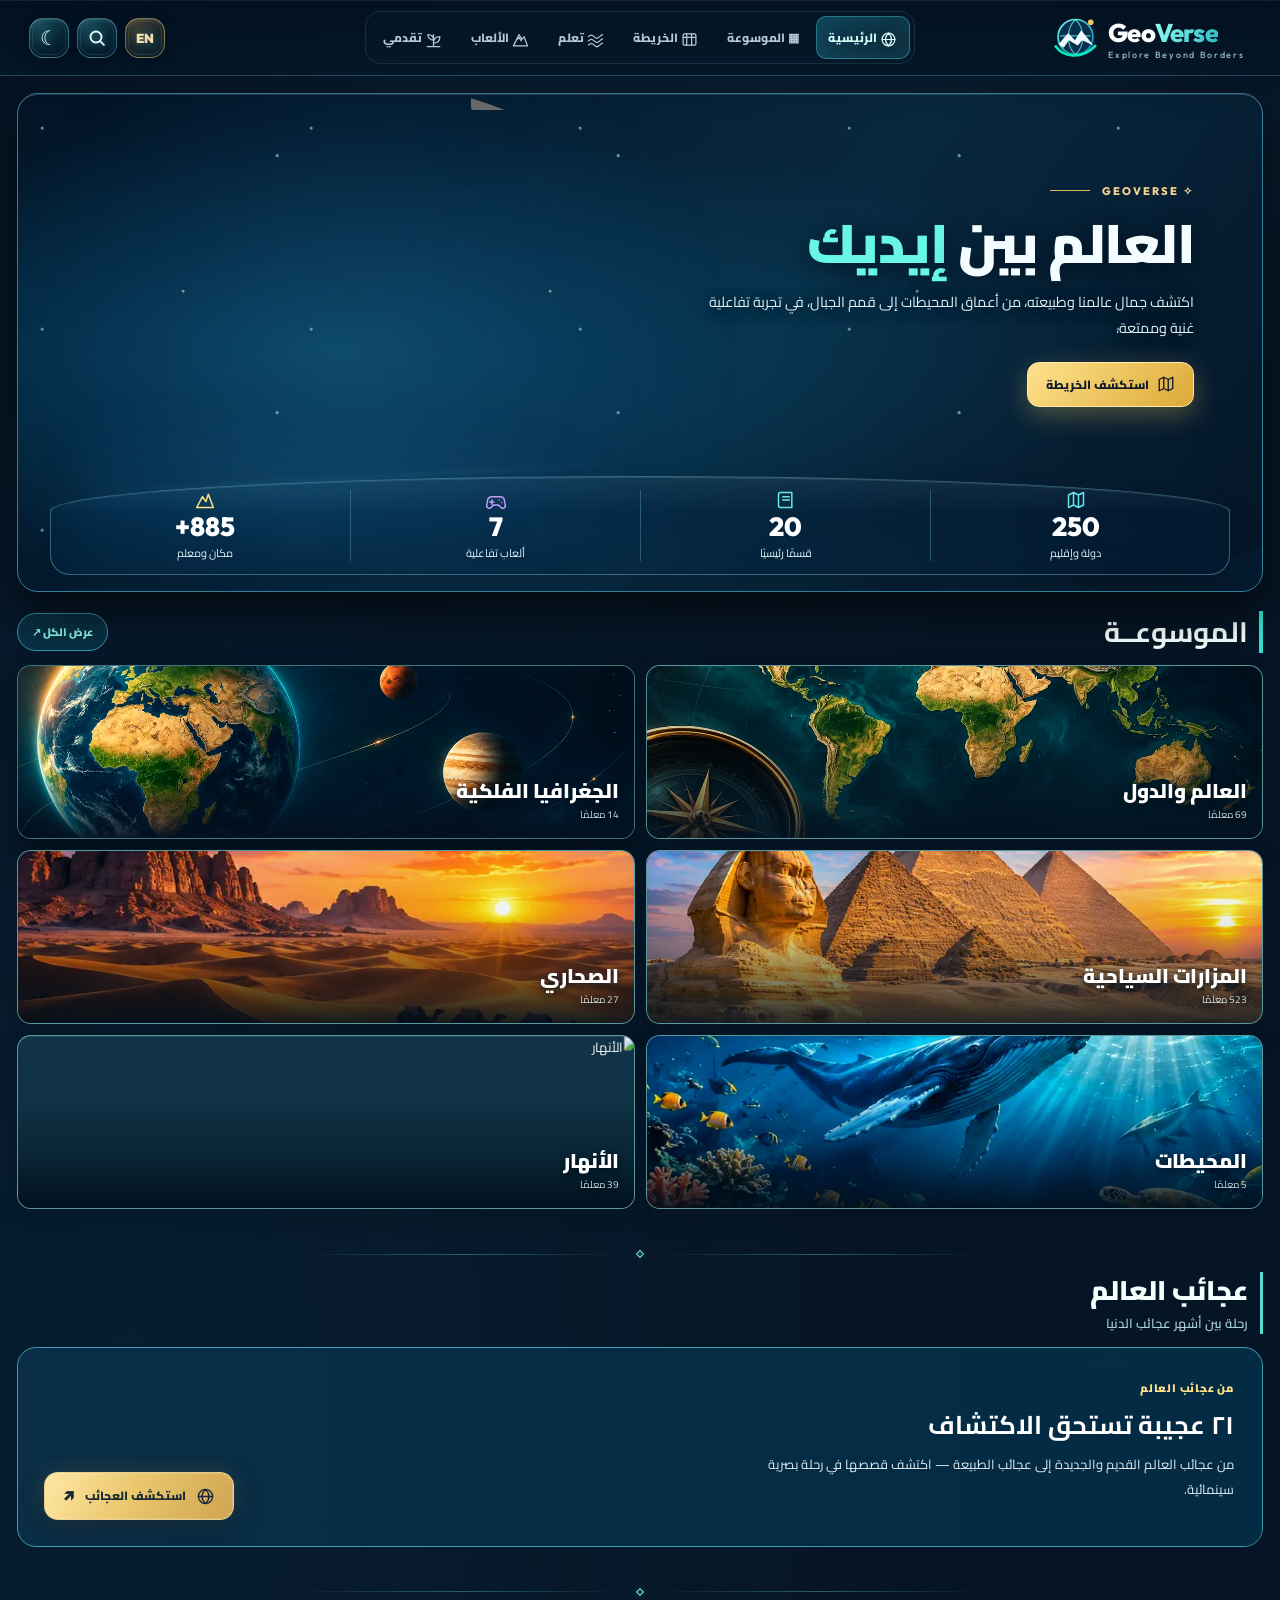
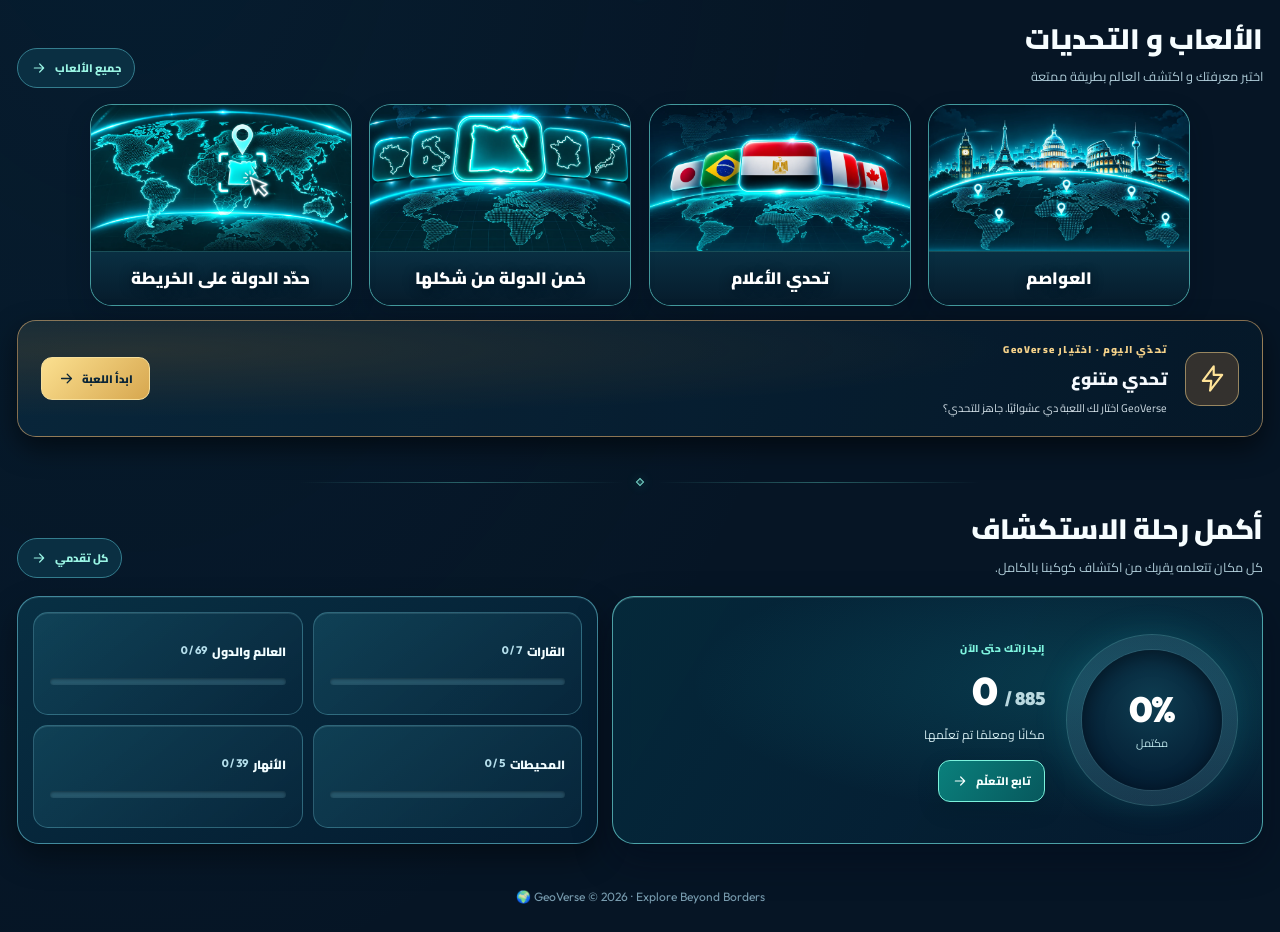
==== commit d0dc11b4: "Soften the header logo halo without a rectangular shadow" ====
--- a/index.html
+++ b/index.html
@@ -518,7 +518,7 @@
 <link rel="stylesheet" href="./tourism-image-finish-v534.css?v=gv537-seam-softening">
 <link rel="stylesheet" href="./navigation-global-compact-v543.css?v=gv678-context-navigation">
 <link rel="stylesheet" href="./tourism-country-spacing-v546.css?v=gv547-inline-count">
-<link rel="stylesheet" href="./header-brand-layout-v548.css?v=gv548-brand-right-no-grid">
+<link rel="stylesheet" href="./header-brand-layout-v548.css?v=gv686-soft-logo">
 <link rel="stylesheet" href="./home-wonders-section-v550.css?v=gv553-three-dividers">
 <link rel="stylesheet" href="./learning-button-unified-v554.css?v=gv555-topography-centered">
 
--- a/header-brand-layout-v548.css
+++ b/header-brand-layout-v548.css
@@ -69,3 +69,9 @@
  #app > .topbar > .brand small{font-size:6px!important;}
  #app > .topbar > .head-actions{gap:3px!important;}
 }
+
+/* Keep the logo transparent and let the halo fade before the icon box edges. */
+#app > .topbar > .brand .brand-icon{
+  filter:none!important;
+  background:radial-gradient(circle closest-side,rgba(34,225,206,.12),transparent);
+}
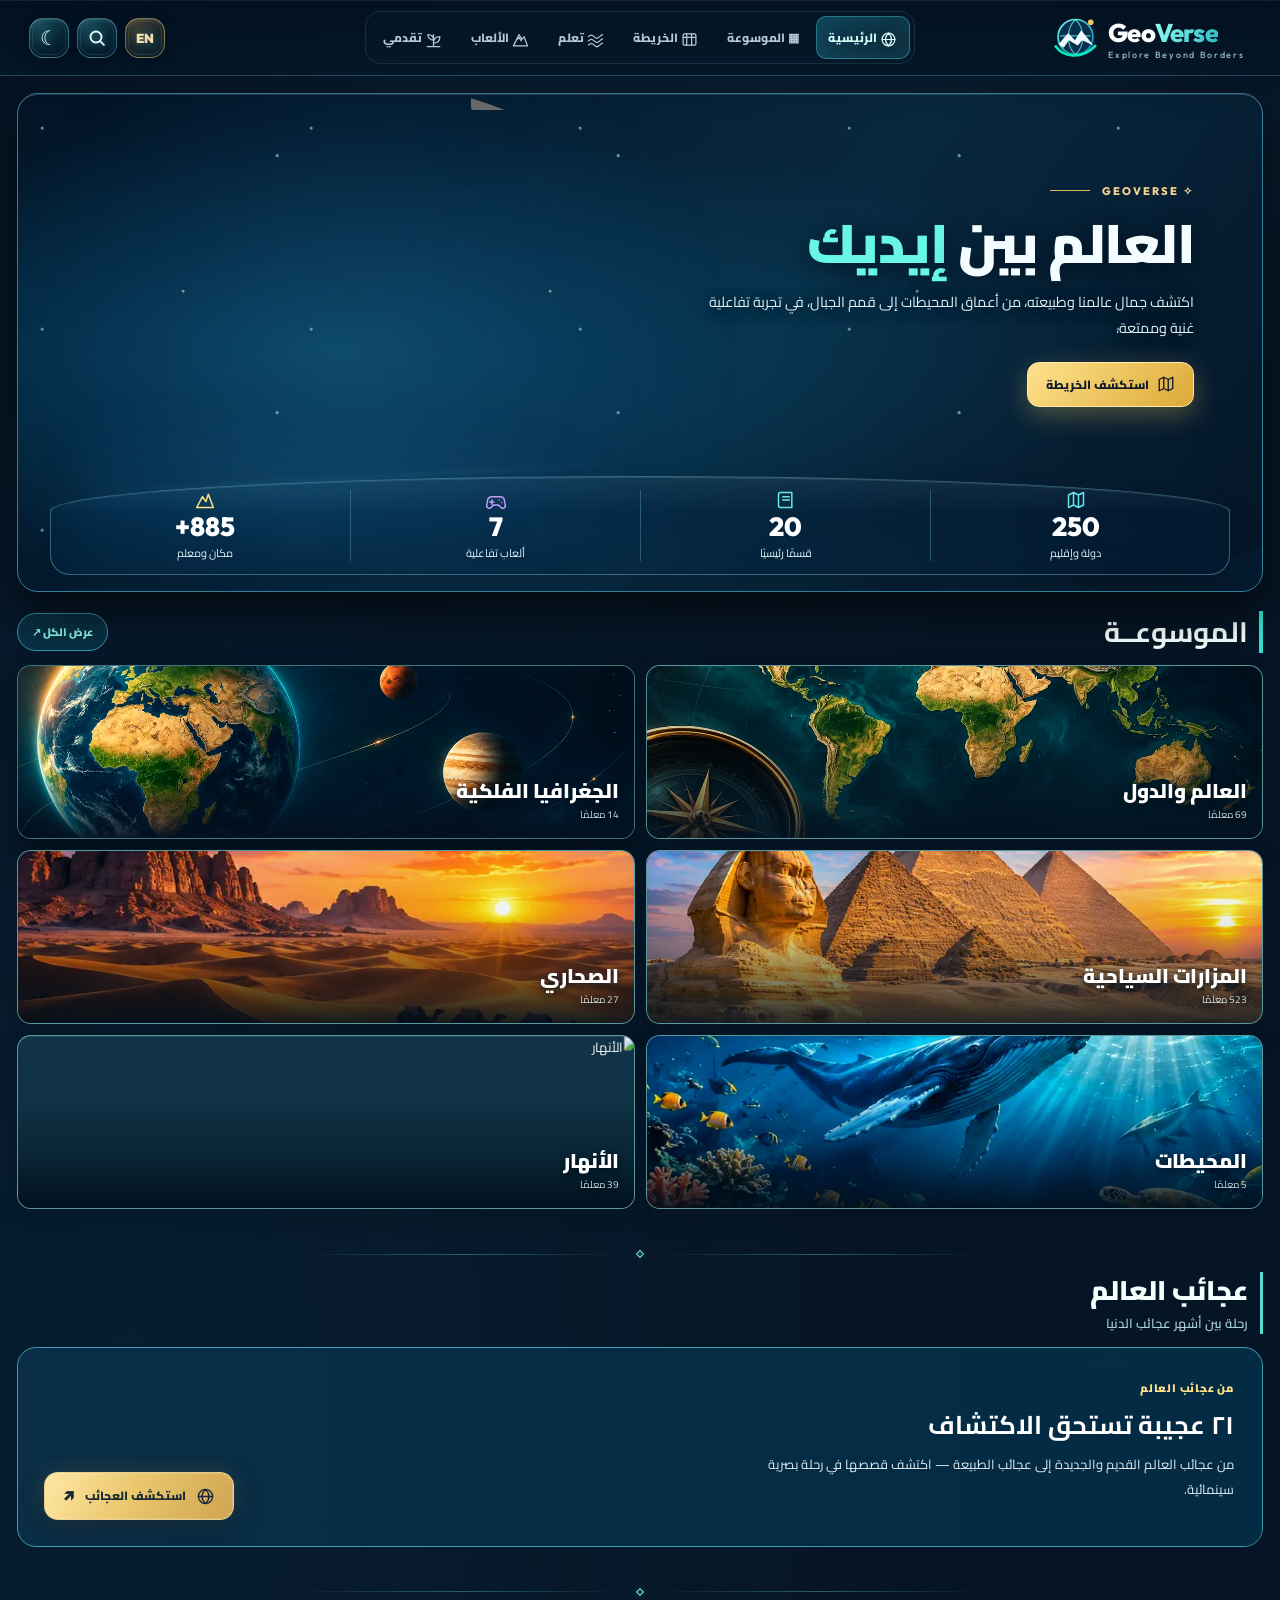
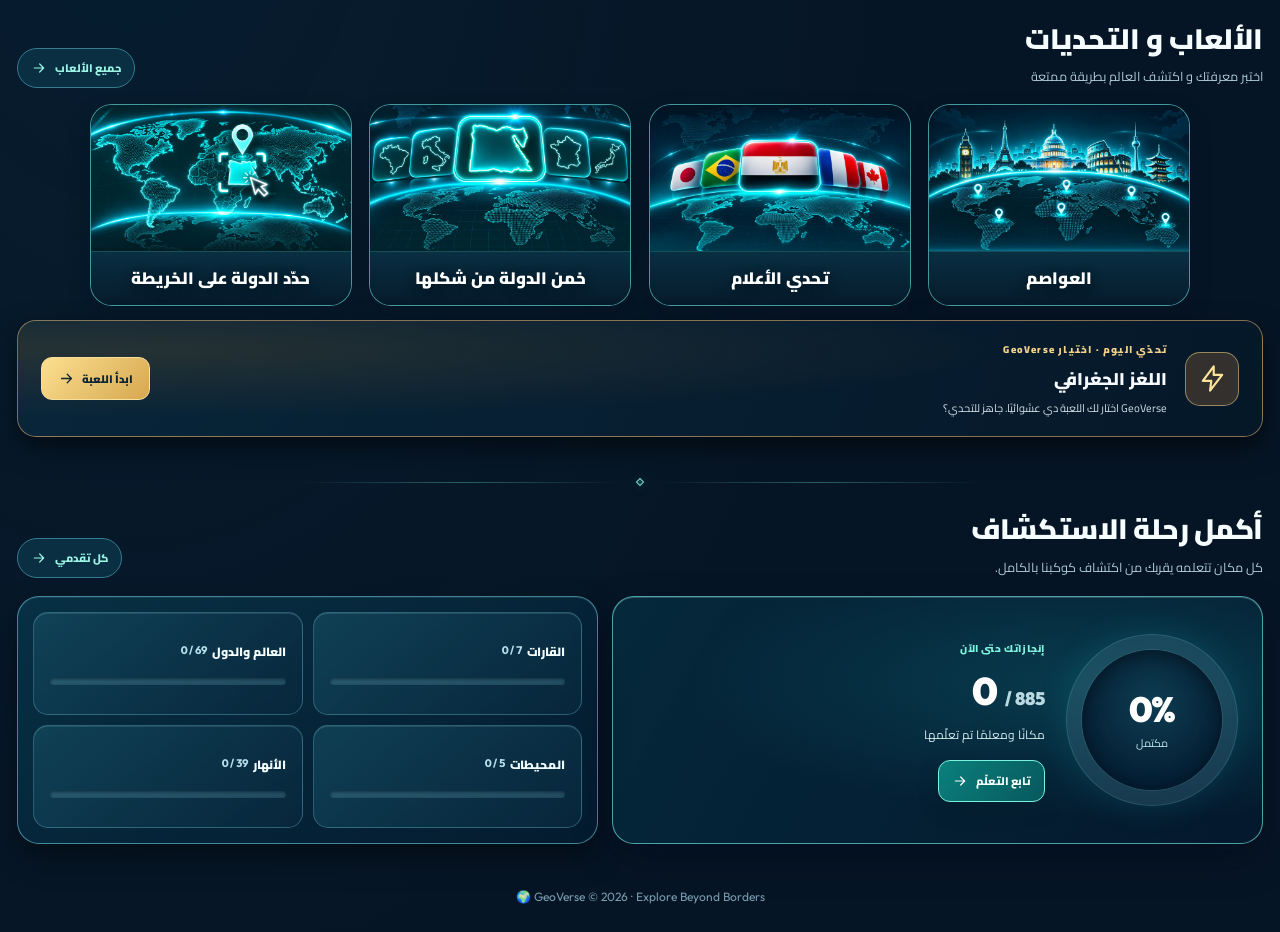
==== commit 3b94b906: "Highlight only the selected country directory filter" ====
--- a/index.html
+++ b/index.html
@@ -61,8 +61,8 @@
 <link rel="preconnect" href="https://fonts.googleapis.com"><link rel="preconnect" href="https://fonts.gstatic.com" crossorigin>
 <link href="https://fonts.googleapis.com/css2?family=Cairo:wght@400;500;600;700;800;900&family=Outfit:wght@400;500;600;700;800&display=swap" rel="stylesheet">
 
-<link rel="stylesheet" href="./styles.css?v=phase41-a91d6"><link rel="stylesheet" href="./enhancements.css?v=phase41-a91d6"><link rel="stylesheet" href="./quality.css?v=phase41-a91d6"><link rel="stylesheet" href="./mobile-map-v6.css?v=phase41-a91d6"><link rel="stylesheet" href="./map-v7.css?v=gv126-results-layout"><link rel="stylesheet" href="./encyclopedia-v9.css?v=phase41-a91d6"><link rel="stylesheet" href="./cinematic-v10.css?v=phase41-a91d6">
-<link rel="stylesheet" href="./visual-v11.css?v=gv333-six-category-home"><link rel="stylesheet" href="./topics-v12.css?v=gv685-atlas-direction"><link rel="stylesheet" href="./places-v13.css?v=gv101-cinematic-ocean-cards"><link rel="stylesheet" href="./detail-v14.css?v=gv668-desert-guides"><link rel="stylesheet" href="./visual-polish-v15.css?v=phase41-a91d6"><link rel="stylesheet" href="./home-v17.css?v=phase41-a91d6"><link rel="stylesheet" href="./visual-v18.css?v=phase41-a91d6"><link rel="stylesheet" href="./visual-v19.css?v=phase41-a91d6"><link rel="stylesheet" href="./visual-v20.css?v=gv675-home-game-covers"><meta name="geoverse-release" content="gv214-complete-tourism-enrichment-48"><link rel="stylesheet" href="./phase41.css?v=gv61-knowledge"><link rel="stylesheet" href="./country-filter-v104.css?v=gv104-continent-grid"><link rel="stylesheet" href="./game-levels-v110.css?v=gv110-game-ui"><link rel="stylesheet" href="./globe-explorer-v117.css?v=gv683-explorer-gestures"><link rel="stylesheet" href="./globe-recovery-v132.css?v=gv134-globe-diagnostics"><link rel="stylesheet" href="./game-bilingual-v124.css?v=gv124-two-line-answers"><link rel="stylesheet" href="./first-paint-v129.css?v=gv129-flash-control"><link rel="stylesheet" href="./mobile-end-v130.css?v=gv131-solid-bottom-dock-flex-footer"><link rel="stylesheet" href="./atlas-premium-v140.css?v=gv595-centered-hint-two-row-regions"><link rel="stylesheet" href="./atlas-landmarks-v142.css"><link rel="stylesheet" href="./atlas-landmarks-v153.css"><link rel="stylesheet" href="./atlas-landmarks-v154.css"><link rel="stylesheet" href="./atlas-safe-areas-v144.css"><link rel="stylesheet" href="./atlas-safe-regions-v145.css"><link rel="stylesheet" href="./atlas-ocean-labels-v147.css"><link rel="stylesheet" href="./atlas-ui-v148.css"><link rel="stylesheet" href="./atlas-ui-v149.css"><link rel="stylesheet" href="./atlas-ocean-dots-v150.css"><link rel="stylesheet" href="./map-toolbar-v146.css"><link rel="stylesheet" href="./atlas-card-refine-v155.css"><link rel="stylesheet" href="./atlas-learning-cards-v164.css?v=gv164-learning-cards"><link rel="stylesheet" href="./atlas-card-visual-polish-v165.css?v=gv165-mobile-card-polish"><link rel="stylesheet" href="./atlas-smart-highlight-v166.css?v=gv166-highlight"><link rel="stylesheet" href="./tourism-attractions-v168.css?v=gv168-tourism"><link rel="stylesheet" href="./tourism-country-guide-v170.css?v=gv171-filter-layout"><link rel="stylesheet" href="./tourism-country-search-v172.css?v=gv172-country-search"><link rel="stylesheet" href="./tourism-glow-markers-v173.css?v=gv173-circle-only"><link rel="stylesheet" href="./home-featured-v174.css?v=gv174-home-gallery"><link rel="stylesheet" href="./category-premium-covers-v176.css?v=gv341-astronomy-cover-fill"><link rel="stylesheet" href="./tourism-country-cards-v181.css?v=gv181-country-cards"><link rel="stylesheet" href="./tourism-premium-photos-v182.css?v=gv182-full-image-responsive"><link rel="stylesheet" href="./atlas-card-consistency-v156.css"><link rel="stylesheet" href="./atlas-country-shell-v157.css"><link rel="stylesheet" href="./atlas-smart-explore-v158.css"><link rel="stylesheet" href="./tourism-card-sizing-v185.css?v=gv185-equal-card-height"><link rel="stylesheet" href="./tourism-iconic-catalog-v186.css?v=gv187-full-framing"><link rel="stylesheet" href="./tourism-photo-backdrop-v188.css?v=gv188-portrait-balance"><link rel="stylesheet" href="./tourism-uniform-landscape-v189.css?v=gv189-uniform-16x9"><link rel="stylesheet" href="./tourism-uk-france-v190.css?v=gv190-curated-landscape"><link rel="stylesheet" href="./tourism-knowledge-v196.css?v=gv201-compact-hero"><link rel="stylesheet" href="./tourism-minimal-cards-v197.css?v=gv197-compact"><link rel="stylesheet" href="./map-toolbar-four-columns-v199.css?v=gv199-4x2-balanced"><link rel="stylesheet" href="./tourism-article-bullets-v202.css?v=gv202-uniform-reader"><link rel="stylesheet" href="./tourism-country-premium-pin-v203.css?v=gv204-national-flags"><link rel="stylesheet" href="./tourism-compact-category-hero-v205.css?v=gv657-tourism-intro-lines"><link rel="stylesheet" href="./tourism-enrichment-v206.css?v=gv206-editorial-batch1"><link rel="stylesheet" href="./tourism-country-back-v209.css?v=gv209-return-spacing"><link rel="stylesheet" href="./tourism-country-page-v210.css?v=gv210-country-layout"><link rel="stylesheet" href="./tourism-country-cards-compact-v211.css?v=gv211-dense-cards"><link rel="stylesheet" href="./tourism-visuals-v511.css?v=gv531-geo-signature">
+<link rel="stylesheet" href="./styles.css?v=phase41-a91d6"><link rel="stylesheet" href="./enhancements.css?v=gv687-country-filter-state"><link rel="stylesheet" href="./quality.css?v=phase41-a91d6"><link rel="stylesheet" href="./mobile-map-v6.css?v=phase41-a91d6"><link rel="stylesheet" href="./map-v7.css?v=gv126-results-layout"><link rel="stylesheet" href="./encyclopedia-v9.css?v=phase41-a91d6"><link rel="stylesheet" href="./cinematic-v10.css?v=phase41-a91d6">
+<link rel="stylesheet" href="./visual-v11.css?v=gv333-six-category-home"><link rel="stylesheet" href="./topics-v12.css?v=gv685-atlas-direction"><link rel="stylesheet" href="./places-v13.css?v=gv101-cinematic-ocean-cards"><link rel="stylesheet" href="./detail-v14.css?v=gv668-desert-guides"><link rel="stylesheet" href="./visual-polish-v15.css?v=phase41-a91d6"><link rel="stylesheet" href="./home-v17.css?v=phase41-a91d6"><link rel="stylesheet" href="./visual-v18.css?v=phase41-a91d6"><link rel="stylesheet" href="./visual-v19.css?v=phase41-a91d6"><link rel="stylesheet" href="./visual-v20.css?v=gv675-home-game-covers"><meta name="geoverse-release" content="gv214-complete-tourism-enrichment-48"><link rel="stylesheet" href="./phase41.css?v=gv61-knowledge"><link rel="stylesheet" href="./country-filter-v104.css?v=gv687-country-filter-state"><link rel="stylesheet" href="./game-levels-v110.css?v=gv110-game-ui"><link rel="stylesheet" href="./globe-explorer-v117.css?v=gv683-explorer-gestures"><link rel="stylesheet" href="./globe-recovery-v132.css?v=gv134-globe-diagnostics"><link rel="stylesheet" href="./game-bilingual-v124.css?v=gv124-two-line-answers"><link rel="stylesheet" href="./first-paint-v129.css?v=gv129-flash-control"><link rel="stylesheet" href="./mobile-end-v130.css?v=gv131-solid-bottom-dock-flex-footer"><link rel="stylesheet" href="./atlas-premium-v140.css?v=gv595-centered-hint-two-row-regions"><link rel="stylesheet" href="./atlas-landmarks-v142.css"><link rel="stylesheet" href="./atlas-landmarks-v153.css"><link rel="stylesheet" href="./atlas-landmarks-v154.css"><link rel="stylesheet" href="./atlas-safe-areas-v144.css"><link rel="stylesheet" href="./atlas-safe-regions-v145.css"><link rel="stylesheet" href="./atlas-ocean-labels-v147.css"><link rel="stylesheet" href="./atlas-ui-v148.css"><link rel="stylesheet" href="./atlas-ui-v149.css"><link rel="stylesheet" href="./atlas-ocean-dots-v150.css"><link rel="stylesheet" href="./map-toolbar-v146.css"><link rel="stylesheet" href="./atlas-card-refine-v155.css"><link rel="stylesheet" href="./atlas-learning-cards-v164.css?v=gv164-learning-cards"><link rel="stylesheet" href="./atlas-card-visual-polish-v165.css?v=gv165-mobile-card-polish"><link rel="stylesheet" href="./atlas-smart-highlight-v166.css?v=gv166-highlight"><link rel="stylesheet" href="./tourism-attractions-v168.css?v=gv168-tourism"><link rel="stylesheet" href="./tourism-country-guide-v170.css?v=gv171-filter-layout"><link rel="stylesheet" href="./tourism-country-search-v172.css?v=gv172-country-search"><link rel="stylesheet" href="./tourism-glow-markers-v173.css?v=gv173-circle-only"><link rel="stylesheet" href="./home-featured-v174.css?v=gv174-home-gallery"><link rel="stylesheet" href="./category-premium-covers-v176.css?v=gv341-astronomy-cover-fill"><link rel="stylesheet" href="./tourism-country-cards-v181.css?v=gv181-country-cards"><link rel="stylesheet" href="./tourism-premium-photos-v182.css?v=gv182-full-image-responsive"><link rel="stylesheet" href="./atlas-card-consistency-v156.css"><link rel="stylesheet" href="./atlas-country-shell-v157.css"><link rel="stylesheet" href="./atlas-smart-explore-v158.css"><link rel="stylesheet" href="./tourism-card-sizing-v185.css?v=gv185-equal-card-height"><link rel="stylesheet" href="./tourism-iconic-catalog-v186.css?v=gv187-full-framing"><link rel="stylesheet" href="./tourism-photo-backdrop-v188.css?v=gv188-portrait-balance"><link rel="stylesheet" href="./tourism-uniform-landscape-v189.css?v=gv189-uniform-16x9"><link rel="stylesheet" href="./tourism-uk-france-v190.css?v=gv190-curated-landscape"><link rel="stylesheet" href="./tourism-knowledge-v196.css?v=gv201-compact-hero"><link rel="stylesheet" href="./tourism-minimal-cards-v197.css?v=gv197-compact"><link rel="stylesheet" href="./map-toolbar-four-columns-v199.css?v=gv199-4x2-balanced"><link rel="stylesheet" href="./tourism-article-bullets-v202.css?v=gv202-uniform-reader"><link rel="stylesheet" href="./tourism-country-premium-pin-v203.css?v=gv204-national-flags"><link rel="stylesheet" href="./tourism-compact-category-hero-v205.css?v=gv657-tourism-intro-lines"><link rel="stylesheet" href="./tourism-enrichment-v206.css?v=gv206-editorial-batch1"><link rel="stylesheet" href="./tourism-country-back-v209.css?v=gv209-return-spacing"><link rel="stylesheet" href="./tourism-country-page-v210.css?v=gv210-country-layout"><link rel="stylesheet" href="./tourism-country-cards-compact-v211.css?v=gv211-dense-cards"><link rel="stylesheet" href="./tourism-visuals-v511.css?v=gv531-geo-signature">
 <!-- Inline critical styles: applied as soon as fresh HTML reaches the browser,
      even if a prior external CSS response is cached by the in-app viewer. -->
 <style id="gv46-critical">
--- a/enhancements.css
+++ b/enhancements.css
@@ -68,7 +68,7 @@
 .gv-country-controls{padding:17px;margin-bottom:17px}
 .gv-tabs{display:flex;gap:8px;flex-wrap:wrap}
 .gv-tabs button{border:1px solid #3970807c;background:#09283c;color:#b7d5dd;padding:8px 14px;font-size:11px;font-weight:800;border-radius:9px}
-.gv-tabs button.active,.gv-tabs button:hover{border-color:#52d9c8;color:#affff3;background:#135263a9}
+.gv-tabs button.active,.gv-tabs button:hover:not(.gv-country-controls .gv-tabs button){border-color:#52d9c8;color:#affff3;background:#135263a9}
 .gv-country-toolbar{display:flex;gap:12px;margin-top:14px}
 .gv-country-toolbar input{flex:1;min-width:0;background:#061a2c;border:1px solid #376c80;color:#eaffff;border-radius:10px;padding:10px 13px}
 .gv-country-toolbar button{border:1px solid #47748e;background:#0e3448;border-radius:10px;padding:8px 14px;color:#e7f9ff;font-weight:800}
--- a/country-filter-v104.css
+++ b/country-filter-v104.css
@@ -15,8 +15,7 @@
 }
 .gv-country-controls .gv-tabs > button[data-v4-continent="all"]{
  grid-column:1 / -1!important;min-height:57px;
- font-weight:900!important;border-color:#53cfc9;
- background:linear-gradient(110deg,rgba(13,76,94,.72),rgba(8,49,74,.88));
+ font-weight:900!important;
 }
 .gv-country-controls .gv-tabs > button[data-v4-continent="all"].active{
  background:linear-gradient(120deg,#157a87,#0e536c)!important;
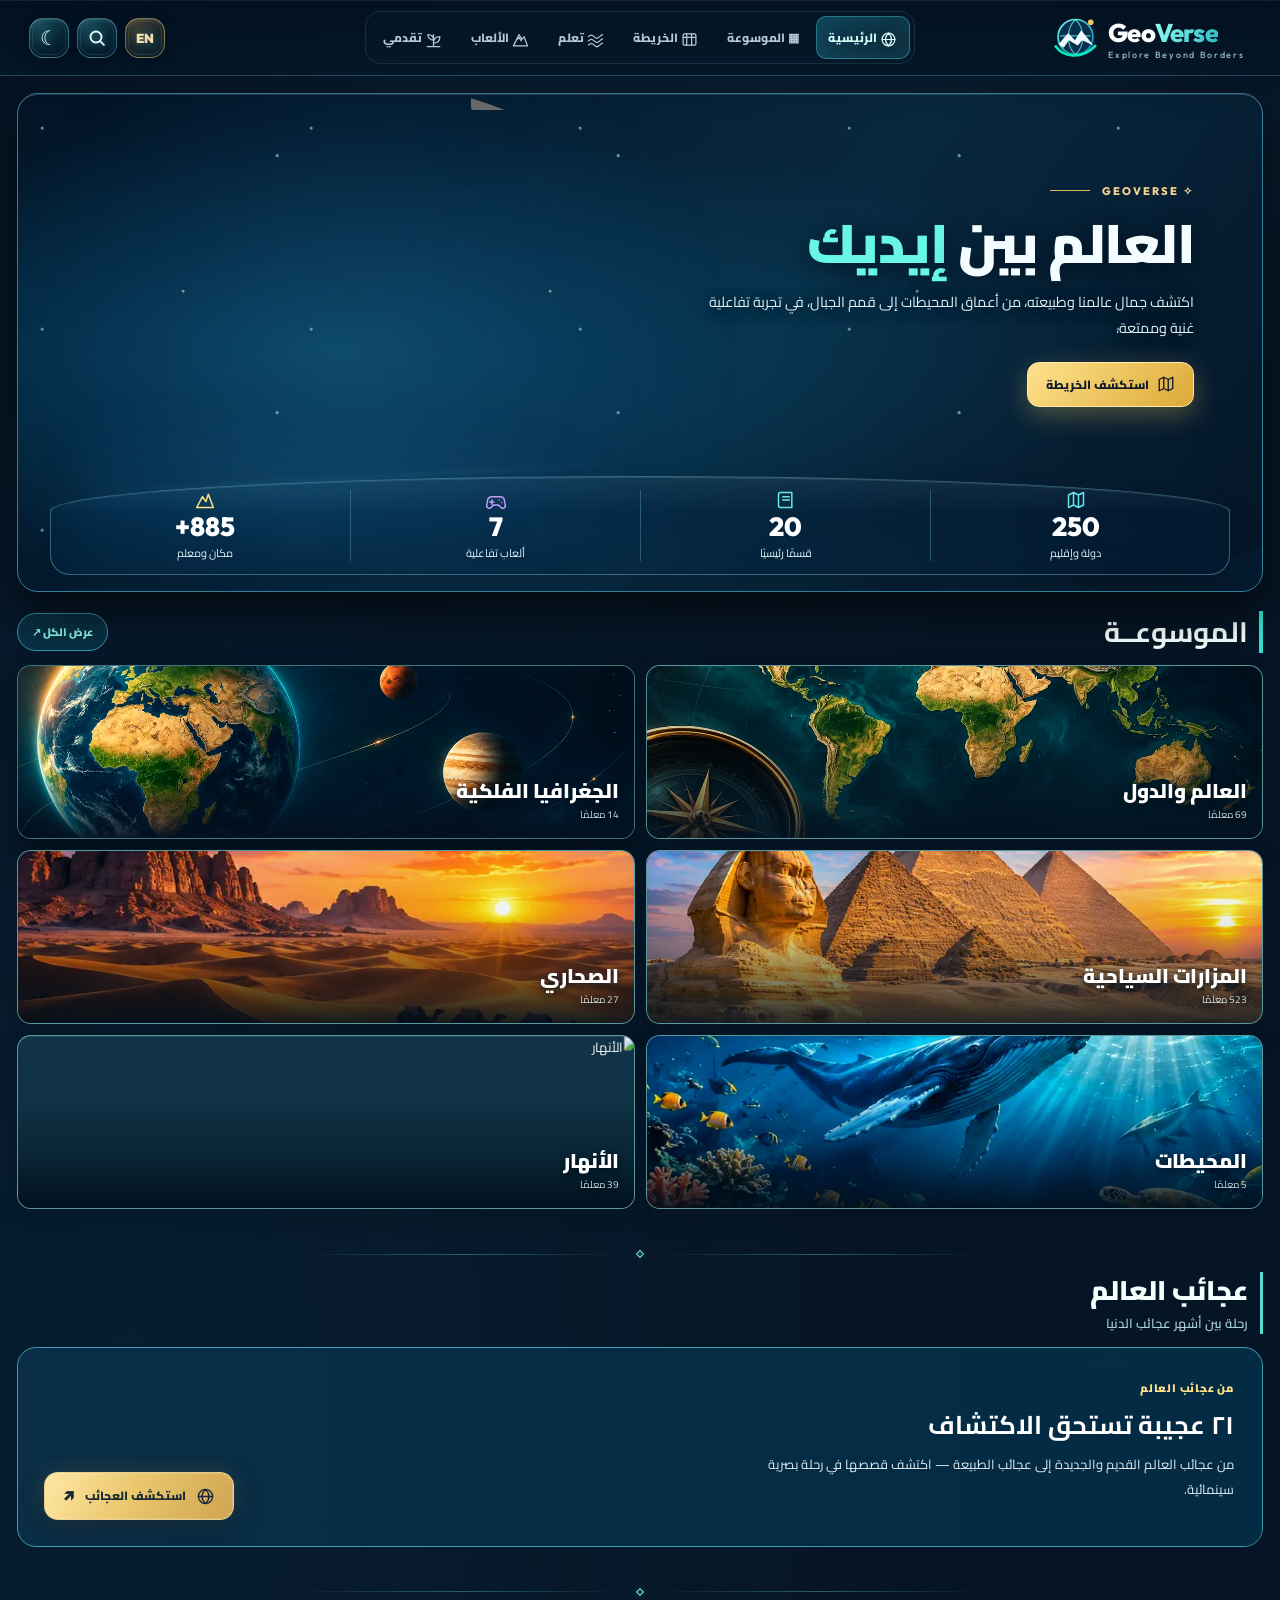
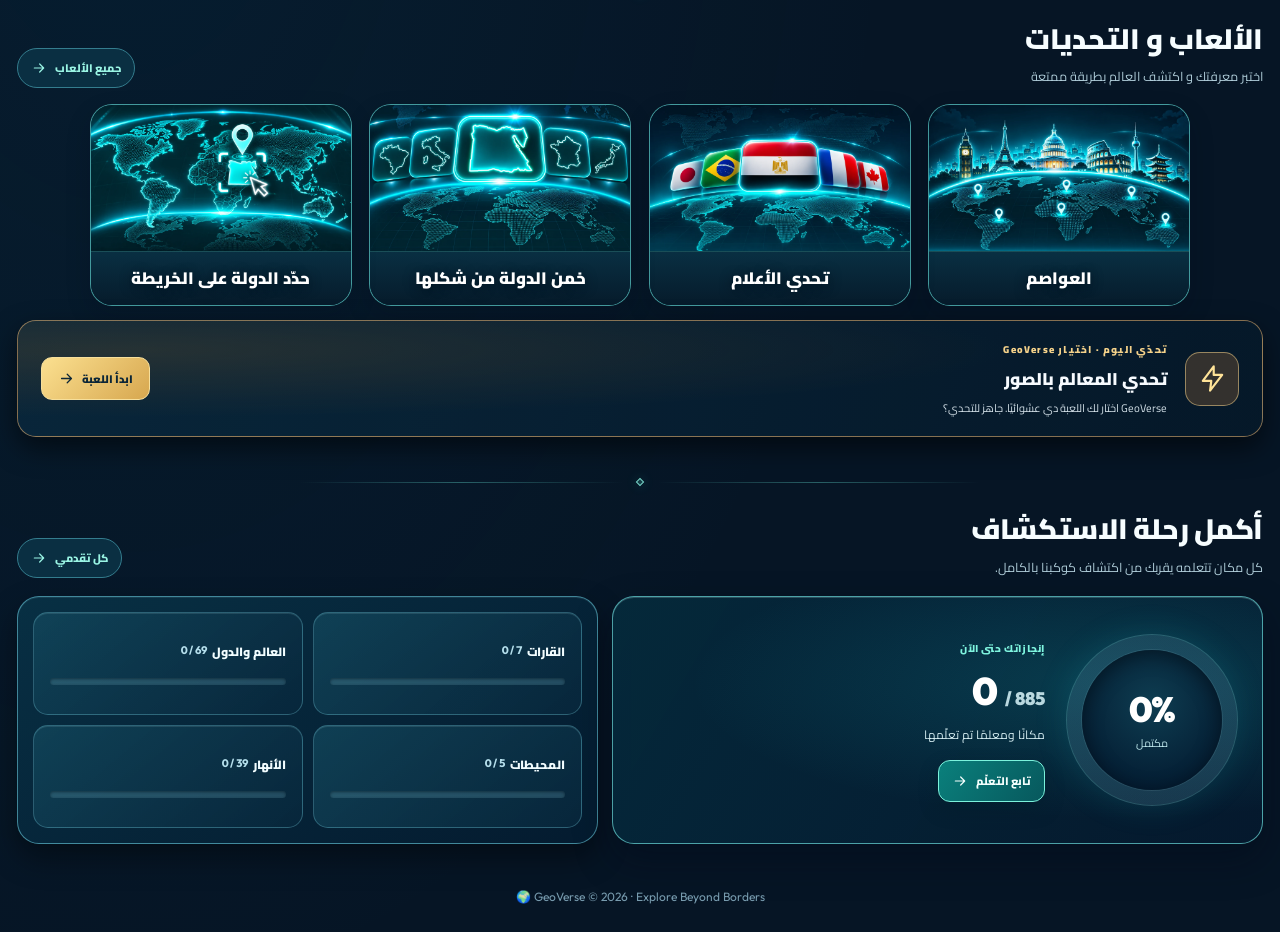
==== commit 8bf6dacd: "Keep country profile Back compact on mobile" ====
--- a/index.html
+++ b/index.html
@@ -516,7 +516,7 @@
 <link rel="stylesheet" href="./tourism-navigation-premium-v539.css?v=gv539-premium-nav-icons">
 <link rel="stylesheet" href="./tourism-card-icons-v540.css?v=gv540-card-vector-icons">
 <link rel="stylesheet" href="./tourism-image-finish-v534.css?v=gv537-seam-softening">
-<link rel="stylesheet" href="./navigation-global-compact-v543.css?v=gv678-context-navigation">
+<link rel="stylesheet" href="./navigation-global-compact-v543.css?v=gv688-country-actions">
 <link rel="stylesheet" href="./tourism-country-spacing-v546.css?v=gv547-inline-count">
 <link rel="stylesheet" href="./header-brand-layout-v548.css?v=gv686-soft-logo">
 <link rel="stylesheet" href="./home-wonders-section-v550.css?v=gv553-three-dividers">
--- a/navigation-global-compact-v543.css
+++ b/navigation-global-compact-v543.css
@@ -180,16 +180,30 @@
 
 /* Keep three contextual actions together when all three destinations differ. */
 @media(max-width:540px){
- #app #main :is(.gv388-nav,.gv387-country-nav,.gv-landmark-back-row):has(> button:nth-child(3)){
+ #app #main :is(.gv388-nav,.gv-landmark-back-row):has(> button:nth-child(3)){
   display:grid!important;
   grid-template-columns:repeat(3,minmax(0,1fr))!important;
   gap:6px!important;
   align-items:stretch!important;
  }
- #app #main :is(.gv388-nav,.gv387-country-nav,.gv-landmark-back-row):has(> button:nth-child(3)) > button{
+ #app #main :is(.gv388-nav,.gv-landmark-back-row):has(> button:nth-child(3)) > button{
   align-self:stretch!important;
   width:100%!important;
   padding-inline:6px!important;
   gap:4px!important;
  }
 }
+
+/* Country profiles keep the shared Back size and give the two destinations equal space. */
+@media(max-width:540px){
+ #app #main .gv387-country-nav:has(> button:nth-child(3)){
+  display:grid!important;
+  grid-template-columns:max-content repeat(2,minmax(0,1fr))!important;
+  gap:6px!important;
+ }
+ #app #main .gv387-country-nav:has(> button:nth-child(3)) > button:not(.gv387-back){
+  align-self:stretch!important;
+  width:100%!important;
+  padding-inline:6px!important;
+ }
+}
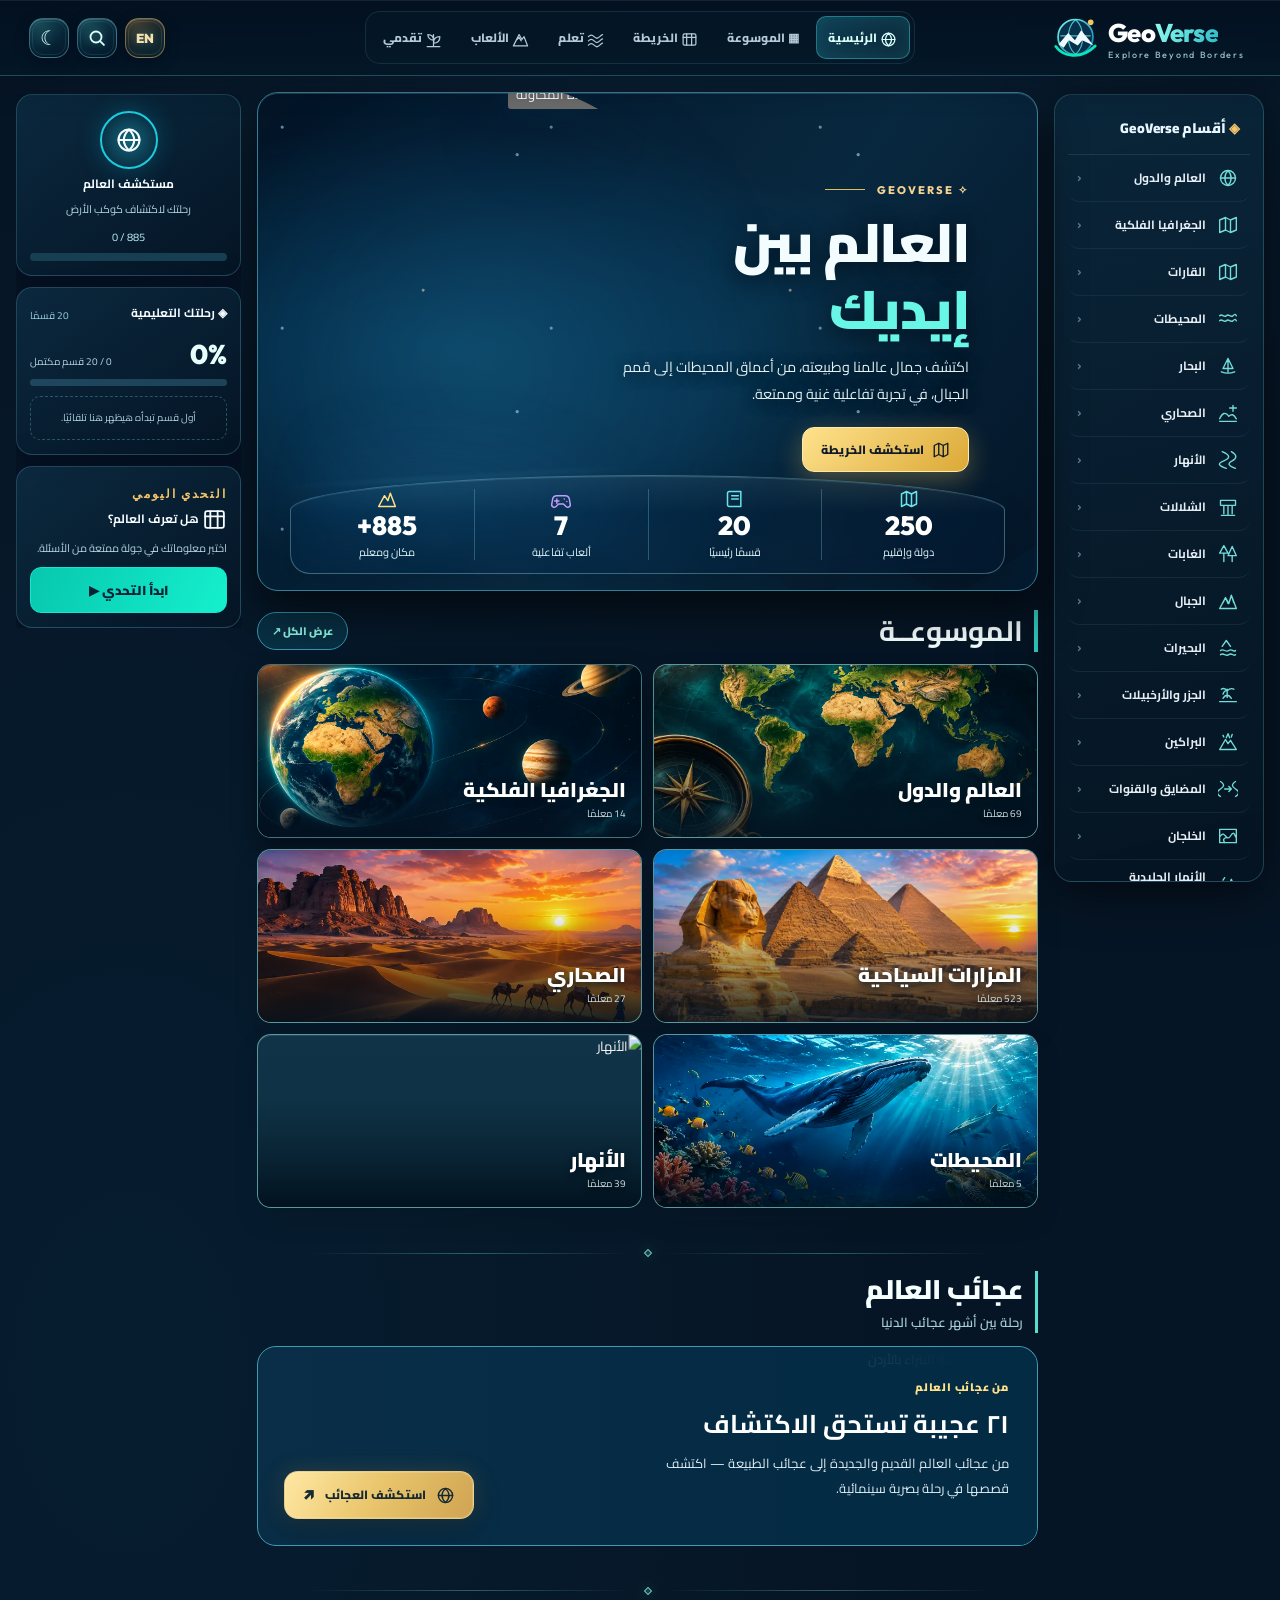
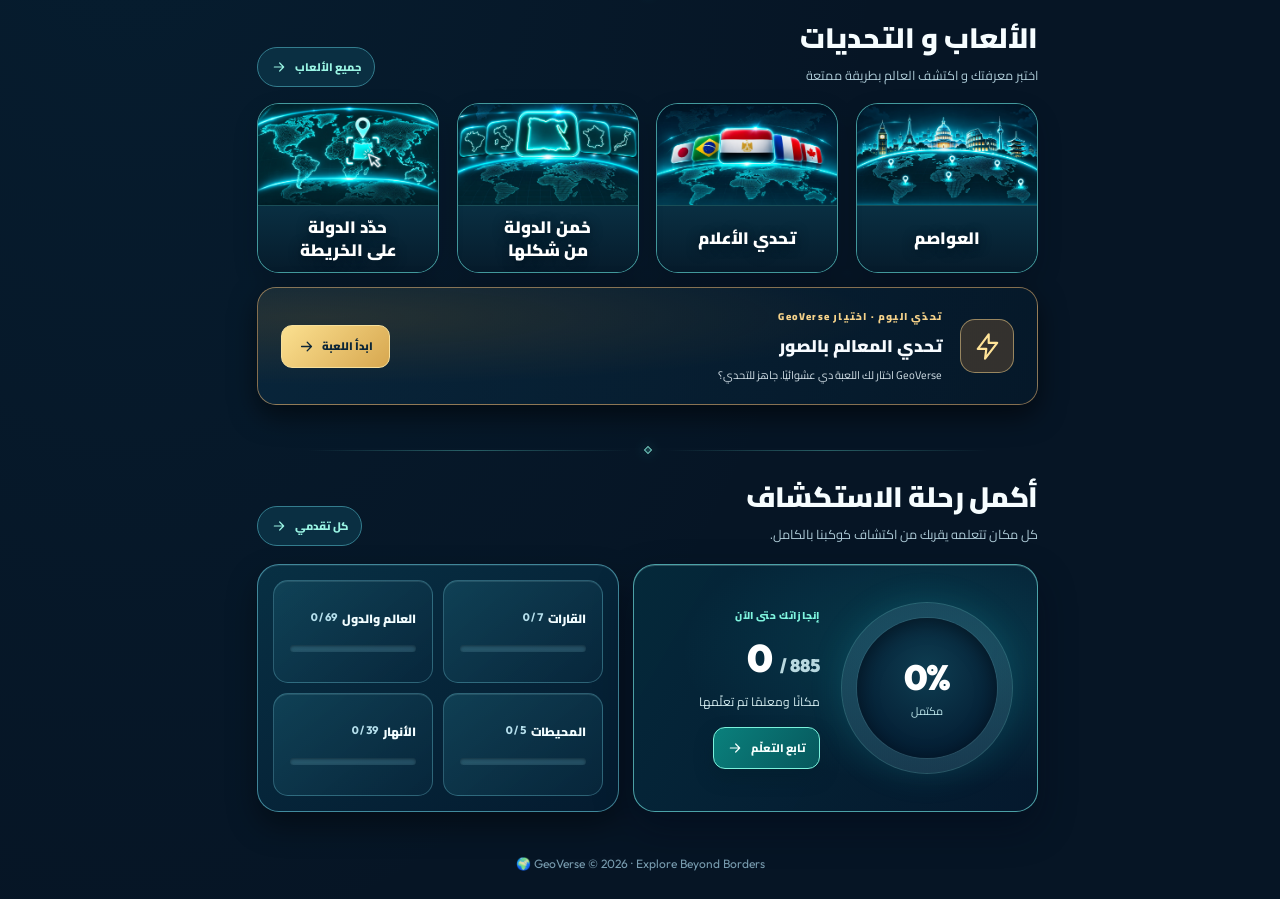
==== commit 6f02395e: "Restore responsive desktop sidebar and progress insights with premium layout" ====
--- a/index.html
+++ b/index.html
@@ -75,18 +75,26 @@
 .game-modes .game-mode .gv18-game-symbol,.game-modes .game-mode>b{position:relative!important;z-index:2!important}
 </style>
 <style id="gv217-clean-layout">
-/* Country/category sidebar is redundant; preserve hidden DOM for legacy renderMenu calls. */
-#app>.layout>#sidebar{display:none!important}
+/* Restored premium desktop navigation and learning progress. Keep mobile unchanged. */
+#app>.layout{display:grid!important;grid-template-columns:210px minmax(0,1fr) 225px!important;gap:16px!important;max-width:1960px!important;align-items:start!important;padding:16px!important}
+#app>.layout>#sidebar{display:block!important;grid-column:1!important;grid-row:1!important;min-width:0!important;position:sticky;top:94px;border-radius:18px;max-height:calc(100vh - 112px);overflow-y:auto;scrollbar-width:thin;scrollbar-color:#278ca0 transparent}
+#app>.layout>#main{grid-column:2!important;grid-row:1!important;min-width:0!important;width:100%!important}
+#app>.layout>#insights{display:grid!important;grid-column:3!important;grid-row:1!important;min-width:0!important;position:sticky;top:94px;max-height:calc(100vh - 112px);overflow-y:auto;scrollbar-width:thin;scrollbar-color:#278ca0 transparent}
+#app>.layout>#sidebar .side-title{font-size:14px;padding:7px 10px 13px}
+#app>.layout>#sidebar .side-item{border-radius:11px;font-size:12px;min-height:39px}
+#app>.layout>#sidebar,#app>.layout>#insights{overscroll-behavior:contain}
 #app>.topbar #menuTopics{display:none!important}
-#app>.layout{display:grid!important;grid-template-columns:minmax(0,1fr) 230px!important;gap:18px!important;max-width:1960px!important;align-items:start!important}
-#app>.layout>#main{min-width:0!important;width:100%!important;grid-column:1!important}
-#app>.layout>#insights{min-width:0!important;grid-column:2!important}
-@media(max-width:1500px){
- #app>.layout{grid-template-columns:minmax(0,1fr)!important}
- #app>.layout>#insights{display:none!important}
+@media(min-width:821px) and (max-width:1279px){
+ #app>.layout{grid-template-columns:196px minmax(0,1fr)!important;gap:13px!important;padding:13px!important}
+ #app>.layout>#sidebar{grid-column:1!important;grid-row:1!important;position:static;max-height:none;overflow:visible}
+ #app>.layout>#main{grid-column:2!important;grid-row:1 / span 2!important}
+ #app>.layout>#insights{grid-column:1!important;grid-row:2!important;position:static;max-height:none;overflow:visible;align-self:start}
 }
 @media(max-width:820px){
  #app>.layout{display:block!important;padding:11px!important}
+ #app>.layout>#sidebar{display:none!important}
+ #app>.layout>#insights{display:none!important}
+ #app>.layout>#main{width:100%!important}
  #app>.topbar #menuBtn{display:inline-flex!important;align-items:center;justify-content:center}
 }
 </style>
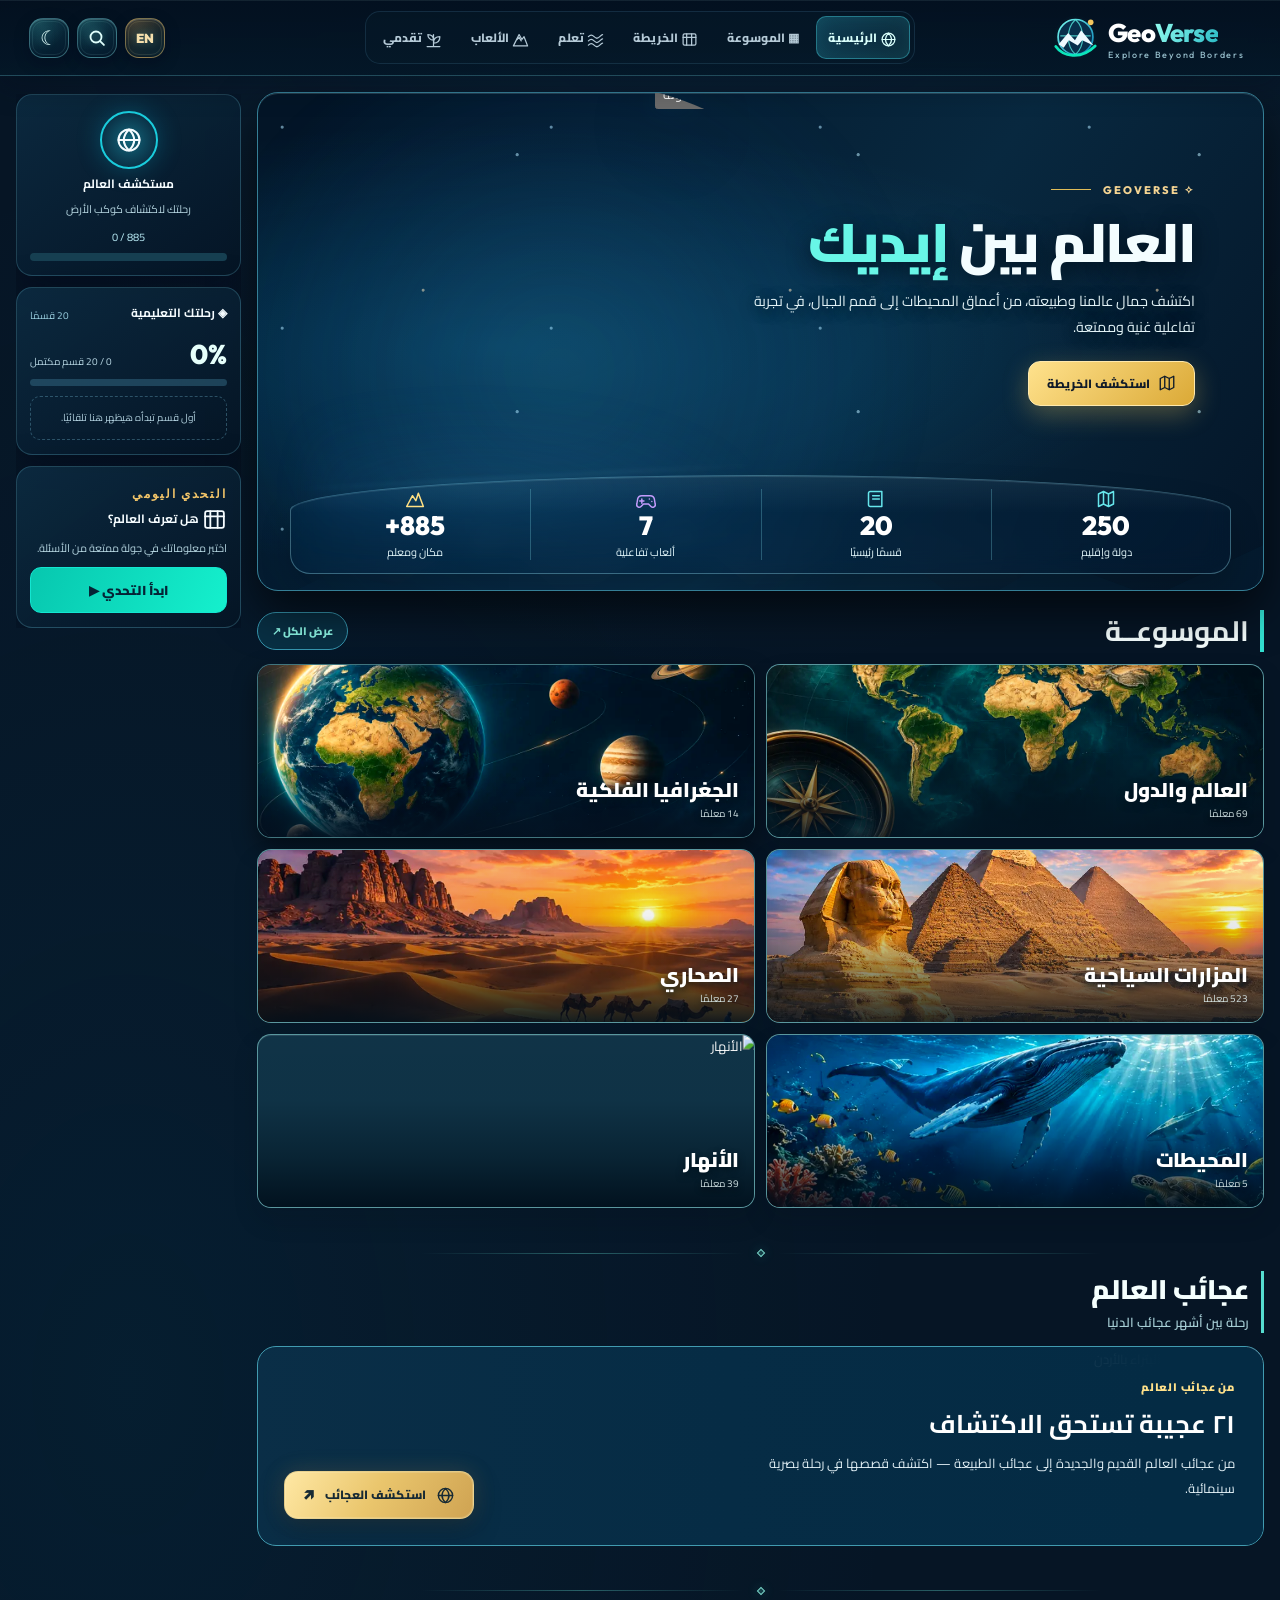
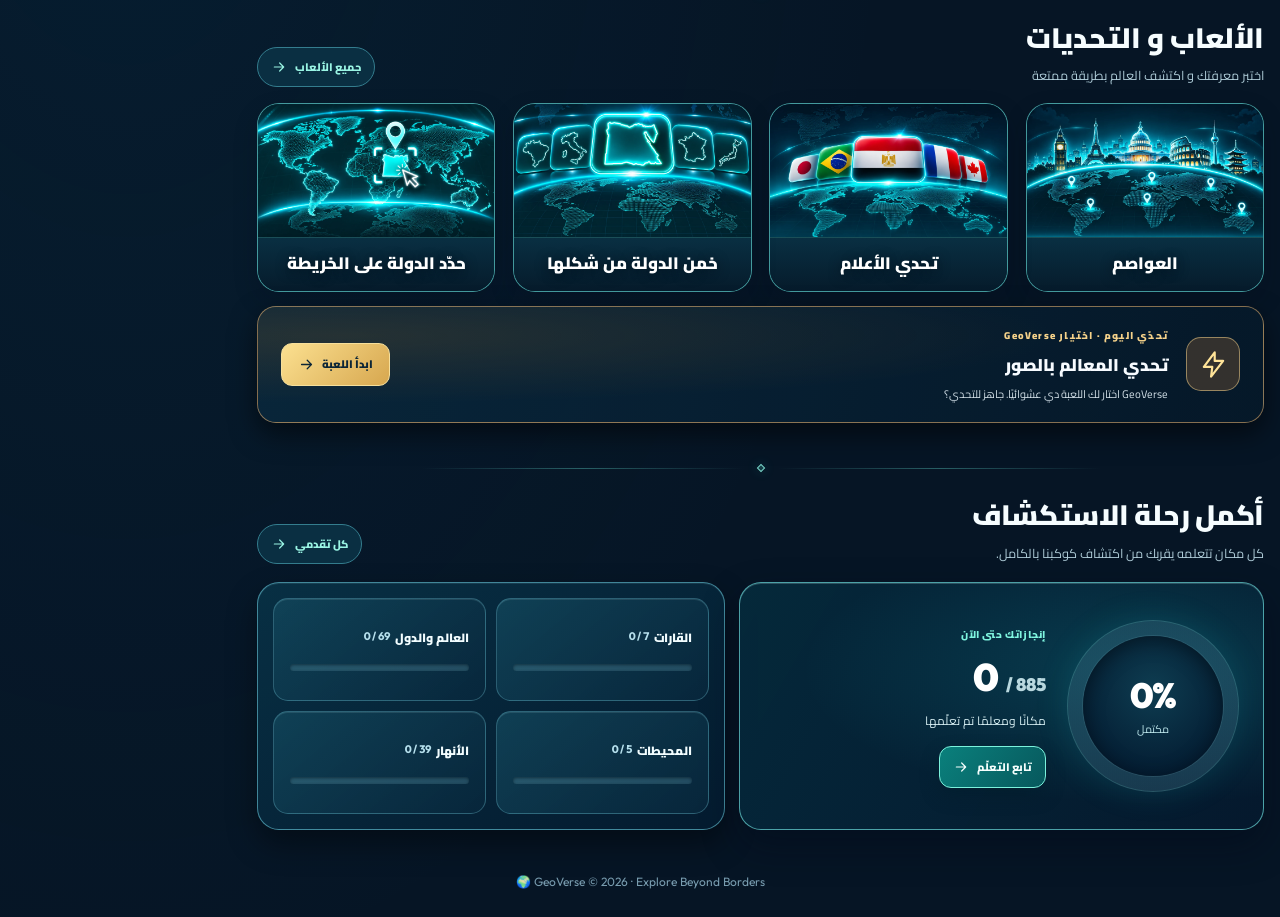
==== commit a8770db2: "Remove duplicate desktop category sidebar and retain left progress panel" ====
--- a/index.html
+++ b/index.html
@@ -75,25 +75,19 @@
 .game-modes .game-mode .gv18-game-symbol,.game-modes .game-mode>b{position:relative!important;z-index:2!important}
 </style>
 <style id="gv217-clean-layout">
-/* Restored premium desktop navigation and learning progress. Keep mobile unchanged. */
-#app>.layout{display:grid!important;grid-template-columns:210px minmax(0,1fr) 225px!important;gap:16px!important;max-width:1960px!important;align-items:start!important;padding:16px!important}
-#app>.layout>#sidebar{display:block!important;grid-column:1!important;grid-row:1!important;min-width:0!important;position:sticky;top:94px;border-radius:18px;max-height:calc(100vh - 112px);overflow-y:auto;scrollbar-width:thin;scrollbar-color:#278ca0 transparent}
-#app>.layout>#main{grid-column:2!important;grid-row:1!important;min-width:0!important;width:100%!important}
-#app>.layout>#insights{display:grid!important;grid-column:3!important;grid-row:1!important;min-width:0!important;position:sticky;top:94px;max-height:calc(100vh - 112px);overflow-y:auto;scrollbar-width:thin;scrollbar-color:#278ca0 transparent}
-#app>.layout>#sidebar .side-title{font-size:14px;padding:7px 10px 13px}
-#app>.layout>#sidebar .side-item{border-radius:11px;font-size:12px;min-height:39px}
-#app>.layout>#sidebar,#app>.layout>#insights{overscroll-behavior:contain}
+/* Desktop: keep learning progress on the left, remove duplicate category sidebar. */
+#app>.layout{display:grid!important;grid-template-columns:minmax(0,1fr) 225px!important;gap:16px!important;max-width:1960px!important;align-items:start!important;padding:16px!important}
+#app>.layout>#sidebar{display:none!important}
+#app>.layout>#main{grid-column:1!important;grid-row:1!important;min-width:0!important;width:100%!important}
+#app>.layout>#insights{display:grid!important;grid-column:2!important;grid-row:1!important;min-width:0!important;position:sticky;top:94px;max-height:calc(100vh - 112px);overflow-y:auto;scrollbar-width:thin;scrollbar-color:#278ca0 transparent;overscroll-behavior:contain}
 #app>.topbar #menuTopics{display:none!important}
 @media(min-width:821px) and (max-width:1279px){
- #app>.layout{grid-template-columns:196px minmax(0,1fr)!important;gap:13px!important;padding:13px!important}
- #app>.layout>#sidebar{grid-column:1!important;grid-row:1!important;position:static;max-height:none;overflow:visible}
- #app>.layout>#main{grid-column:2!important;grid-row:1 / span 2!important}
- #app>.layout>#insights{grid-column:1!important;grid-row:2!important;position:static;max-height:none;overflow:visible;align-self:start}
+ #app>.layout{grid-template-columns:minmax(0,1fr) 205px!important;gap:13px!important;padding:13px!important}
+ #app>.layout>#insights{position:static;max-height:none;overflow:visible}
 }
 @media(max-width:820px){
  #app>.layout{display:block!important;padding:11px!important}
- #app>.layout>#sidebar{display:none!important}
- #app>.layout>#insights{display:none!important}
+ #app>.layout>#sidebar,#app>.layout>#insights{display:none!important}
  #app>.layout>#main{width:100%!important}
  #app>.topbar #menuBtn{display:inline-flex!important;align-items:center;justify-content:center}
 }
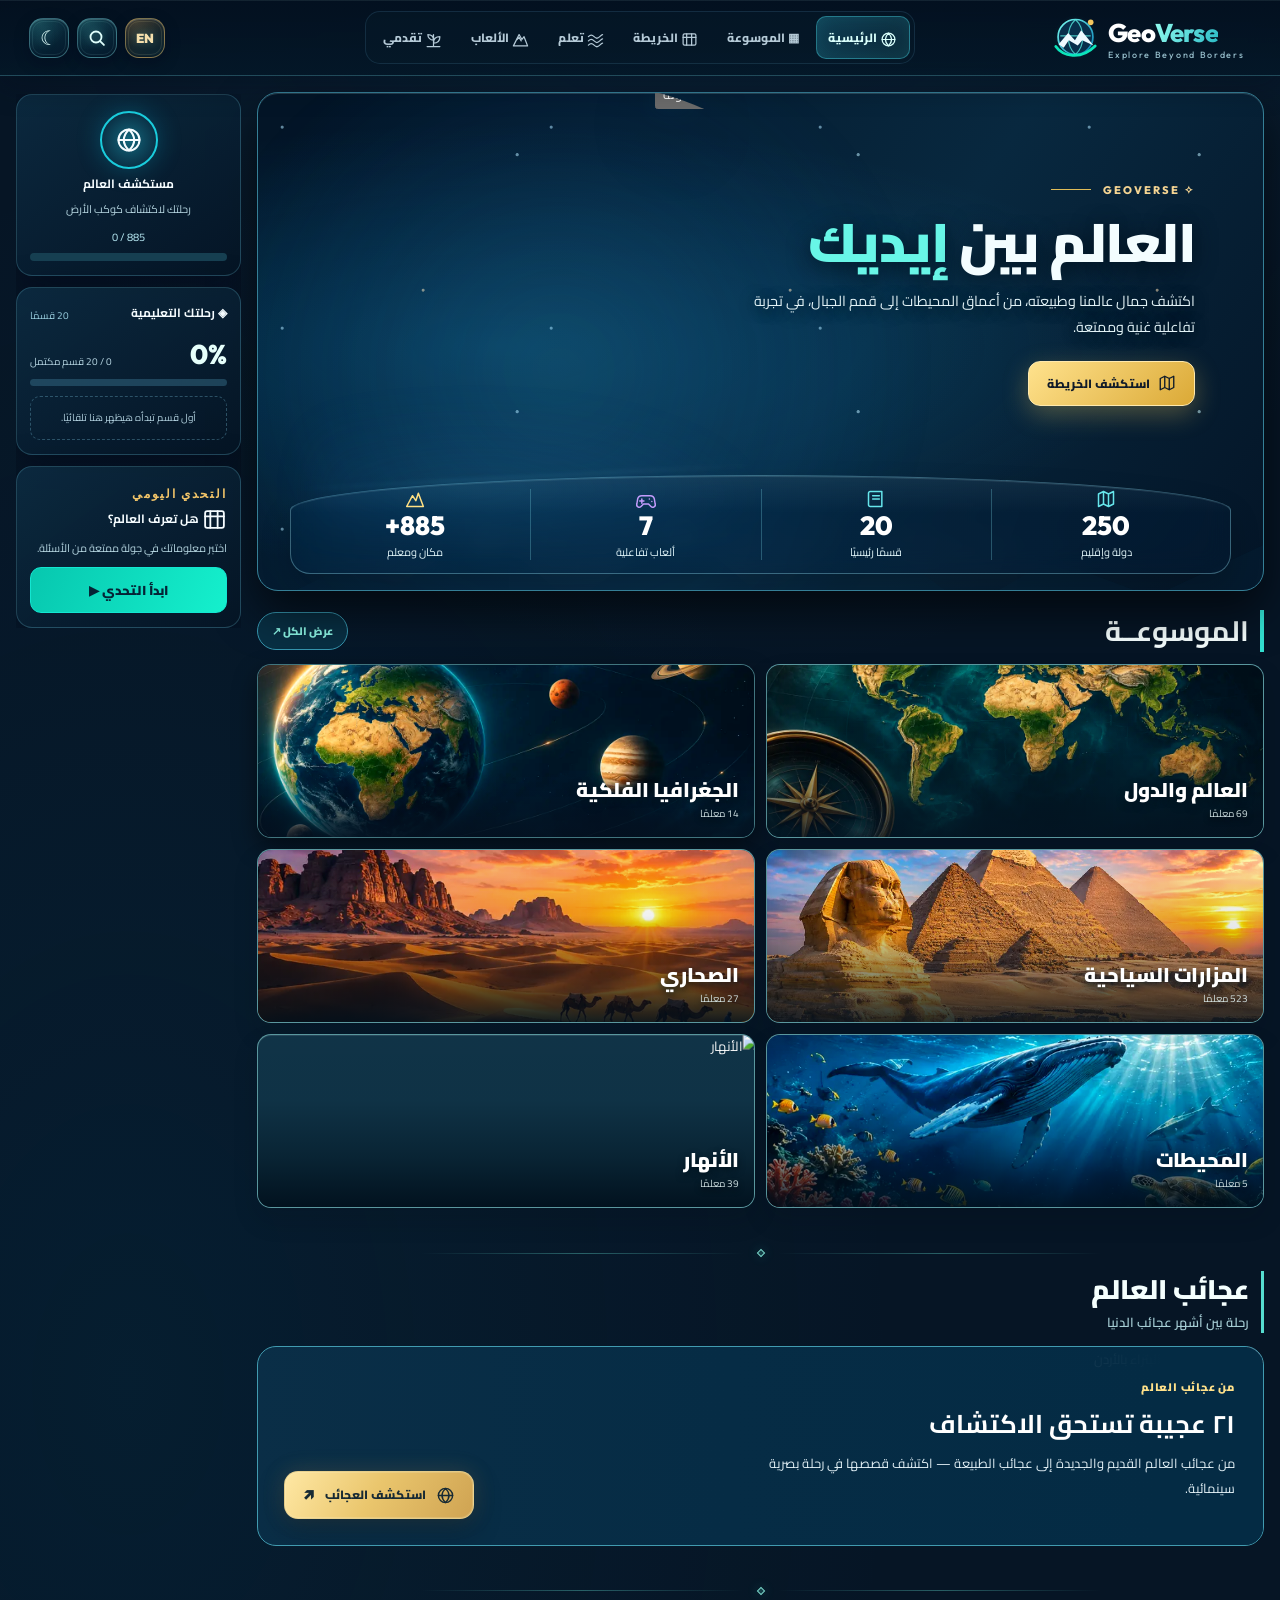
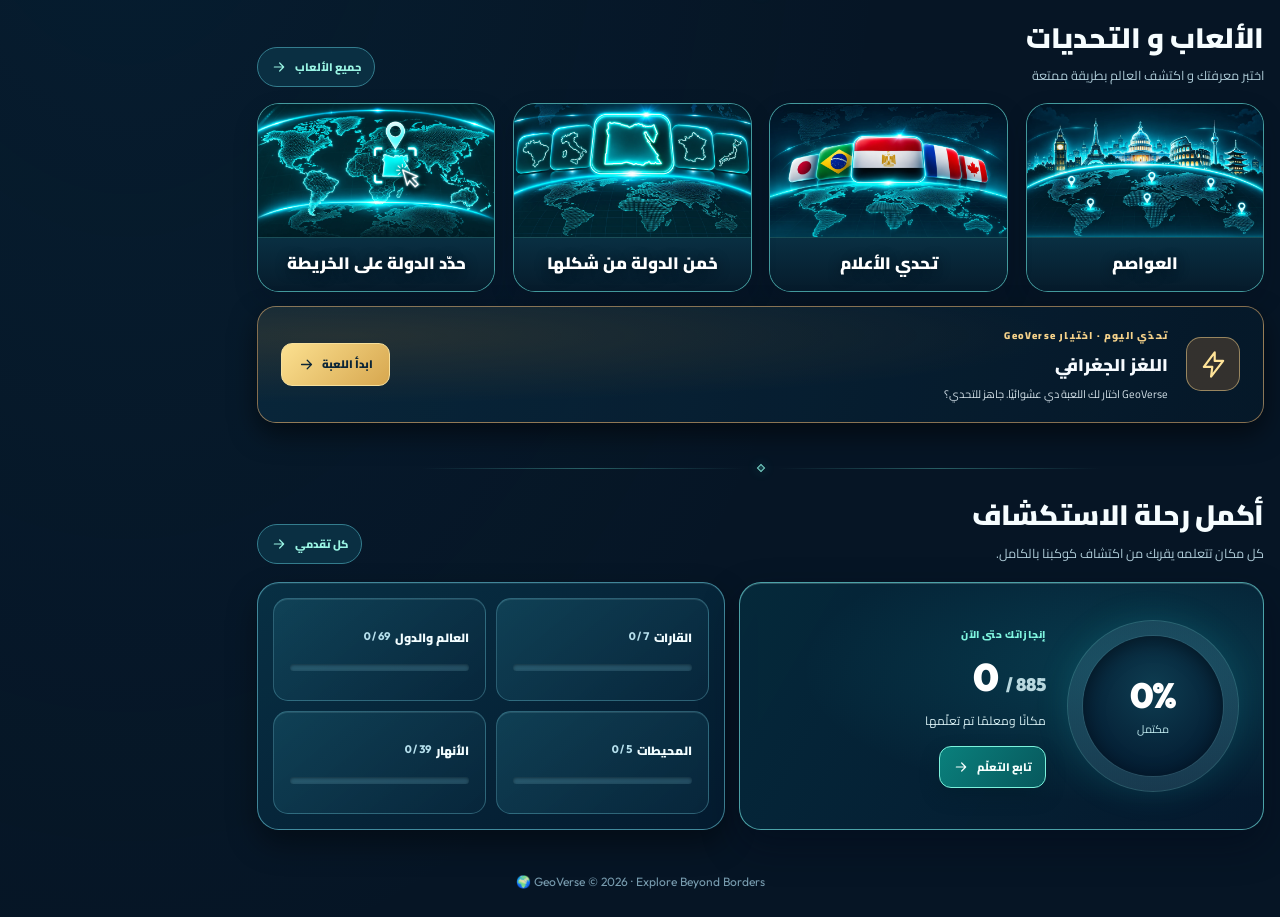
==== commit 5ff1b165: "Add restrained botanical foreground to GeoVerse desktop hero" ====
--- a/index.html
+++ b/index.html
@@ -628,6 +628,22 @@
 @media(max-width:600px){.gv596-knowledge{gap:11px}.gv596-topic{border-radius:15px;padding:16px}}
 </style>
 <link rel="stylesheet" href="./progress-page-v684.css">
+
+<style id="gv692-nature-foreground">
+/* Restrained botanical foreground: decorative, lightweight, no globe interaction changes. */
+@media(min-width:901px){
+ #main .gv11-hero::before{
+  content:""!important;position:absolute!important;pointer-events:none!important;
+  z-index:6!important;left:0!important;right:0!important;
+  bottom:100px!important;height:110px!important;
+  background-image:url("data:image/svg+xml,%3Csvg%20xmlns%3D%22http%3A%2F%2Fwww.w3.org%2F2000%2Fsvg%22%20viewBox%3D%220%200%201200%20150%22%20preserveAspectRatio%3D%22none%22%3E%3Cdefs%3E%3ClinearGradient%20id%3D%22leaf%22%20x1%3D%220%22%20y1%3D%221%22%20x2%3D%22.7%22%20y2%3D%220%22%3E%3Cstop%20stop-color%3D%22%23063c2c%22%2F%3E%3Cstop%20offset%3D%22.55%22%20stop-color%3D%22%23138b5d%22%2F%3E%3Cstop%20offset%3D%221%22%20stop-color%3D%22%2357d48b%22%2F%3E%3C%2FlinearGradient%3E%3ClinearGradient%20id%3D%22leaf2%22%20x1%3D%220%22%20y1%3D%221%22%20x2%3D%221%22%20y2%3D%220%22%3E%3Cstop%20stop-color%3D%22%23052b30%22%2F%3E%3Cstop%20offset%3D%22.6%22%20stop-color%3D%22%2308745b%22%2F%3E%3Cstop%20offset%3D%221%22%20stop-color%3D%22%233dbb8e%22%2F%3E%3C%2FlinearGradient%3E%3C%2Fdefs%3E%3Cg%20opacity%3D%22.94%22%3E%3Cpath%20d%3D%22M0%20150Q38%20105%2073%2053Q74%2095%2047%20150Z%22%20fill%3D%22url(%23leaf)%22%2F%3E%3Cpath%20d%3D%22M0%20147Q19%2083%2013%2037Q53%2077%2039%20149Z%22%20fill%3D%22url(%23leaf2)%22%2F%3E%3Cpath%20d%3D%22M21%20150Q90%20112%20119%2090Q111%20134%2073%20150Z%22%20fill%3D%22url(%23leaf)%22%2F%3E%3Cpath%20d%3D%22M0%20150Q46%20123%2093%20118%22%20stroke%3D%22%2353c88b%22%20stroke-width%3D%222%22%20fill%3D%22none%22%2F%3E%3Cpath%20d%3D%22M105%20150Q121%20117%20137%20107Q138%20132%20127%20150Z%22%20fill%3D%22url(%23leaf2)%22%2F%3E%3Cpath%20d%3D%22M1010%20150Q1031%20115%201045%2099Q1045%20132%201037%20150Z%22%20fill%3D%22url(%23leaf2)%22%2F%3E%3Cpath%20d%3D%22M1092%20150Q1118%2091%201154%2059Q1155%20109%201127%20150Z%22%20fill%3D%22url(%23leaf)%22%2F%3E%3Cpath%20d%3D%22M1125%20150Q1168%2089%201198%2073L1200%20150Z%22%20fill%3D%22url(%23leaf2)%22%2F%3E%3Cpath%20d%3D%22M1162%20150Q1145%2089%201165%2043Q1190%2094%201194%20150Z%22%20fill%3D%22url(%23leaf)%22%2F%3E%3Cpath%20d%3D%22M1070%20150Q1090%20120%201112%20118Q1112%20141%201100%20150Z%22%20fill%3D%22url(%23leaf2)%22%2F%3E%3Cpath%20d%3D%22M0%20148Q210%20143%20300%20150M915%20150Q1070%20140%201200%20147%22%20stroke%3D%22%231c9668%22%20stroke-width%3D%227%22%20fill%3D%22none%22%20opacity%3D%22.65%22%2F%3E%3C%2Fg%3E%3C%2Fsvg%3E")!important;
+  background-repeat:no-repeat!important;background-position:center bottom!important;
+  background-size:100% 100%!important;
+  filter:drop-shadow(0 5px 9px rgba(0,0,0,.30))!important;
+ }
+}
+@media(max-width:900px){#main .gv11-hero::before{content:none!important}}
+</style>
 </head>
 <body>
 <div id="gv137-loader" class="gv137-visible" aria-hidden="false" aria-busy="true" role="status" aria-label="GeoVerse">
--- a/games-lobby-versus-v558.css
+++ b/games-lobby-versus-v558.css
@@ -553,3 +553,122 @@
  #main .gv562-review .gv574-review-flag>img{max-height:94px}
  #main .gv562-review .gv574-review-flag>.gv574-flag-emoji{font-size:69px}
 }
+
+/* v689 — laptop game setup: compact, balanced, full-width control groups.
+   Desktop-only: phone gameplay and game logic remain unchanged. */
+@media(min-width:821px){
+ #main .gv557-game-detail:has(.gv565-setup-card)>.gv557-game-header,
+ #main .gv557-game-detail .gv565-setup-card{
+   width:min(100%,960px)!important;max-width:960px!important;
+   margin-inline:auto!important;
+ }
+ #main .gv557-game-detail .gv565-setup-card{
+   padding:clamp(20px,2vw,28px)!important;
+   border-radius:22px!important;
+ }
+ #main .gv557-game-detail .gv565-setup-heading{
+   align-items:center!important;justify-content:flex-start!important;
+   padding-bottom:14px!important;margin-bottom:20px!important;
+ }
+ #main .gv557-game-detail .gv565-setup-fields{
+   display:grid!important;
+   grid-template-columns:repeat(2,minmax(0,1fr))!important;
+   align-items:start!important;gap:18px 22px!important;
+ }
+ #main .gv557-game-detail .gv565-field{
+   width:100%!important;min-width:0!important;
+   padding:15px!important;border:1px solid rgba(102,187,199,.24)!important;
+   border-radius:15px!important;background:rgba(4,29,49,.24)!important;
+ }
+ #main .gv557-game-detail .gv565-field>h3{
+   margin-bottom:12px!important;min-height:22px!important;
+   font-size:14px!important;
+ }
+ #main .gv557-game-detail .gv565-difficulty .gv110-level{
+   display:block!important;width:100%!important;
+ }
+ #main .gv557-game-detail .gv565-difficulty .gv110-level-label{
+   margin-bottom:12px!important;font-size:14px!important;
+ }
+ #main .gv557-game-detail .gv565-setup-card .gv558-options,
+ #main .gv557-game-detail .gv565-difficulty .gv110-level-buttons{
+   width:100%!important;max-width:none!important;
+ }
+ #main .gv557-game-detail .gv565-setup-card .gv558-options>button,
+ #main .gv557-game-detail .gv565-difficulty .gv110-level-buttons>button{
+   min-height:48px!important;padding:10px 7px!important;
+   font-size:13px!important;
+ }
+ #main .gv557-game-detail .gv565-time{
+   grid-column:1/-1!important;
+ }
+ #main .gv557-game-detail .gv565-time .gv558-time-options{
+   grid-template-columns:repeat(4,minmax(0,1fr))!important;
+ }
+ #main .gv557-game-detail .gv565-round-summary{
+   margin:18px 0 14px!important;min-height:43px!important;
+ }
+ #main .gv557-game-detail .gv565-start{
+   min-height:56px!important;border-radius:14px!important;
+ }
+}
+@media(min-width:821px) and (max-width:1050px){
+ #main .gv557-game-detail .gv565-setup-fields{
+   grid-template-columns:minmax(0,1fr)!important;gap:12px!important;
+ }
+ #main .gv557-game-detail .gv565-time{grid-column:auto!important}
+ #main .gv557-game-detail .gv565-field{padding:13px!important}
+}
+
+/* v690 — four primary game-setting cards in a clean 2×2 desktop grid.
+   Timer sits directly beside game mode; optional player names follow below. */
+@media(min-width:821px){
+ #main .gv557-game-detail .gv565-setup-fields{
+   grid-template-columns:repeat(2,minmax(0,1fr))!important;
+   gap:14px 18px!important;align-items:stretch!important;
+ }
+ #main .gv557-game-detail .gv565-difficulty{order:1}
+ #main .gv557-game-detail .gv565-area{order:2}
+ #main .gv557-game-detail .gv565-mode{order:3}
+ #main .gv557-game-detail .gv565-time{
+   order:4;grid-column:auto!important;
+ }
+ #main .gv557-game-detail .gv565-players{
+   order:5;grid-column:1/-1!important;
+ }
+ #main .gv557-game-detail .gv565-setup-fields>.gv565-field{
+   align-self:stretch!important;
+ }
+ #main .gv557-game-detail .gv565-time .gv558-time-options{
+   grid-template-columns:repeat(4,minmax(0,1fr))!important;
+ }
+}
+@media(min-width:821px) and (max-width:1050px){
+ #main .gv557-game-detail .gv565-setup-fields{
+   grid-template-columns:repeat(2,minmax(0,1fr))!important;
+ }
+ #main .gv557-game-detail .gv565-time{
+   grid-column:auto!important;
+ }
+ #main .gv557-game-detail .gv565-time .gv558-time-options{
+   grid-template-columns:repeat(2,minmax(0,1fr))!important;
+ }
+}
+
+/* v691 — replace the browser's uneven select glyph with a crisp chevron. */
+#main .gv557-game-detail .gv565-area{position:relative}
+#main .gv557-game-detail .gv565-area .gv562-region{
+ -webkit-appearance:none!important;appearance:none!important;
+ background-image:url("data:image/svg+xml,%3Csvg xmlns='http://www.w3.org/2000/svg' width='20' height='20' viewBox='0 0 24 24' fill='none' stroke='%2389e9df' stroke-width='2.4' stroke-linecap='round' stroke-linejoin='round'%3E%3Cpath d='m6 9 6 6 6-6'/%3E%3C/svg%3E")!important;
+ background-repeat:no-repeat!important;background-size:18px 18px!important;
+ background-position:left 13px center!important;
+ padding-left:43px!important;padding-right:14px!important;
+ cursor:pointer;transition:border-color .18s ease,box-shadow .18s ease;
+}
+#main .gv557-game-detail .gv565-area .gv562-region:hover{
+ border-color:#75d9d3!important;
+}
+#main .gv557-game-detail .gv565-area .gv562-region:focus-visible{
+ outline:2px solid #8dece1!important;outline-offset:2px!important;
+ box-shadow:0 0 0 3px rgba(79,207,196,.16)!important;
+}
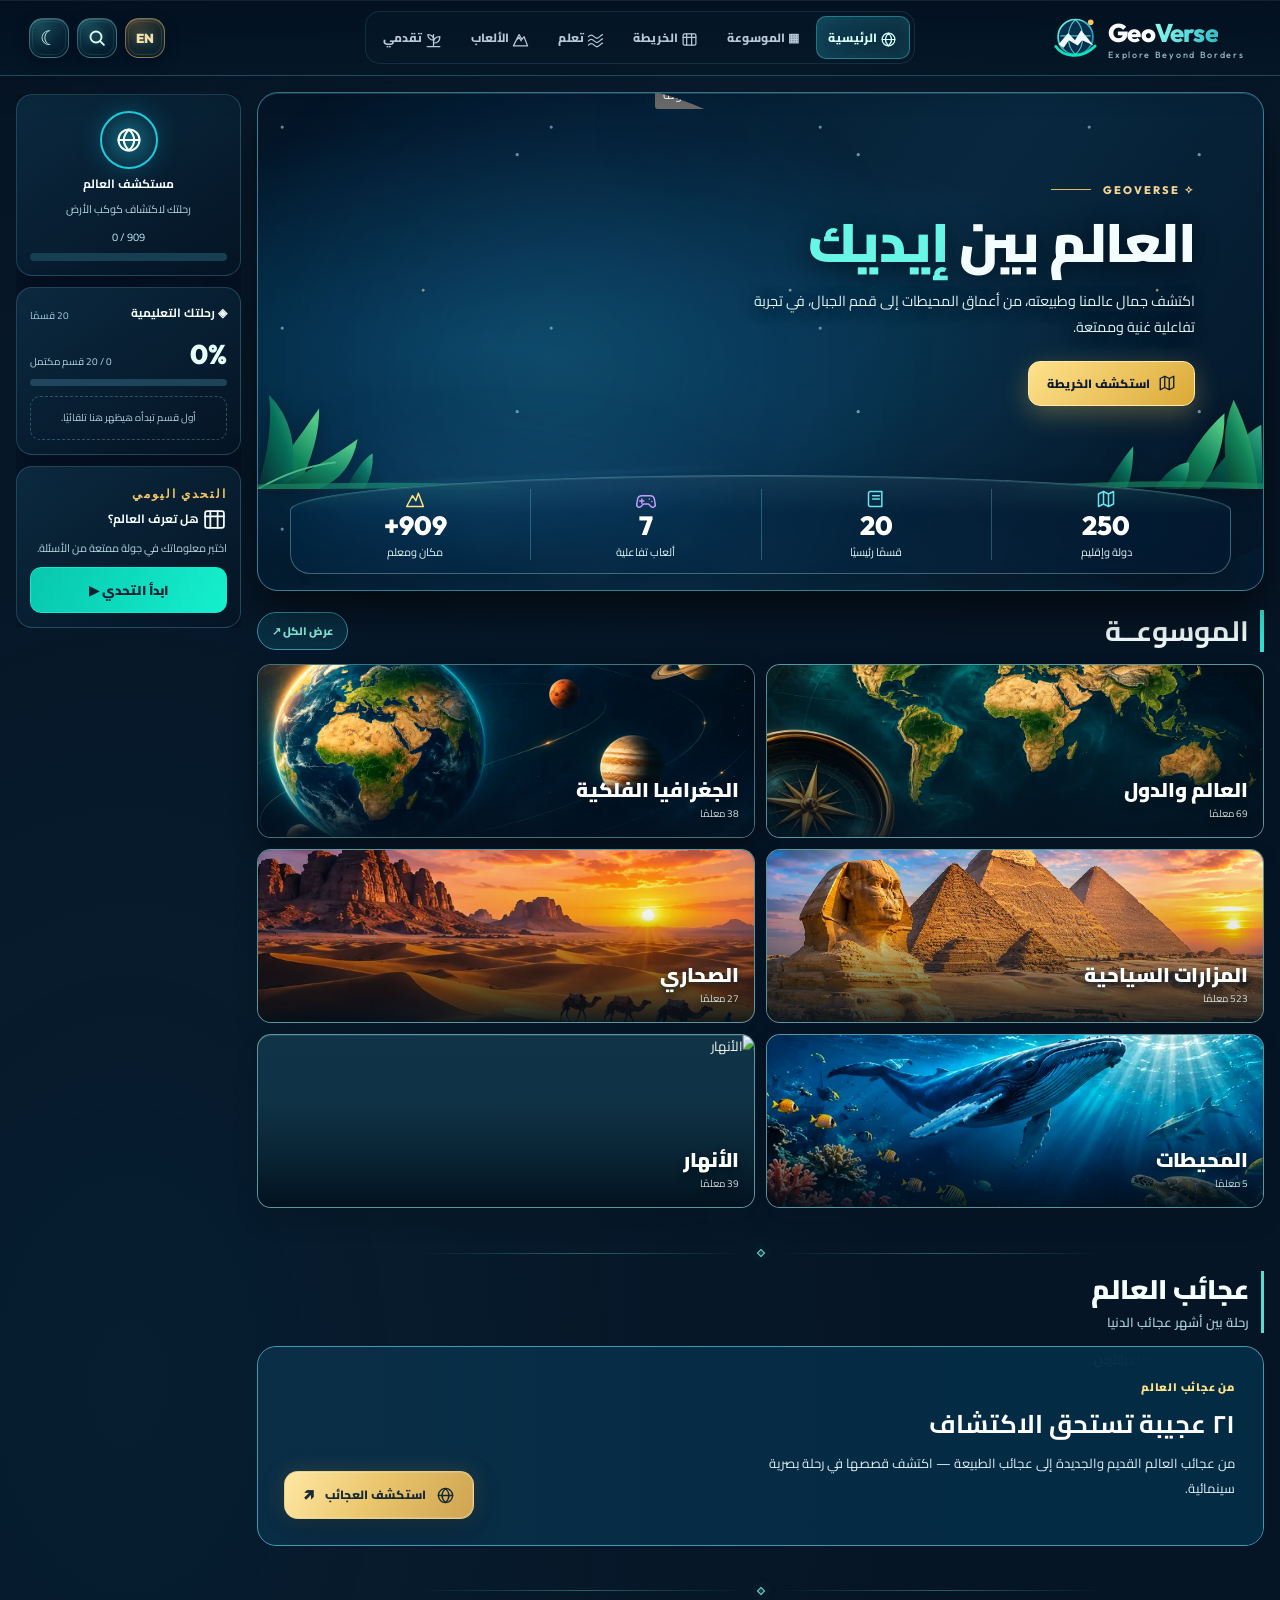
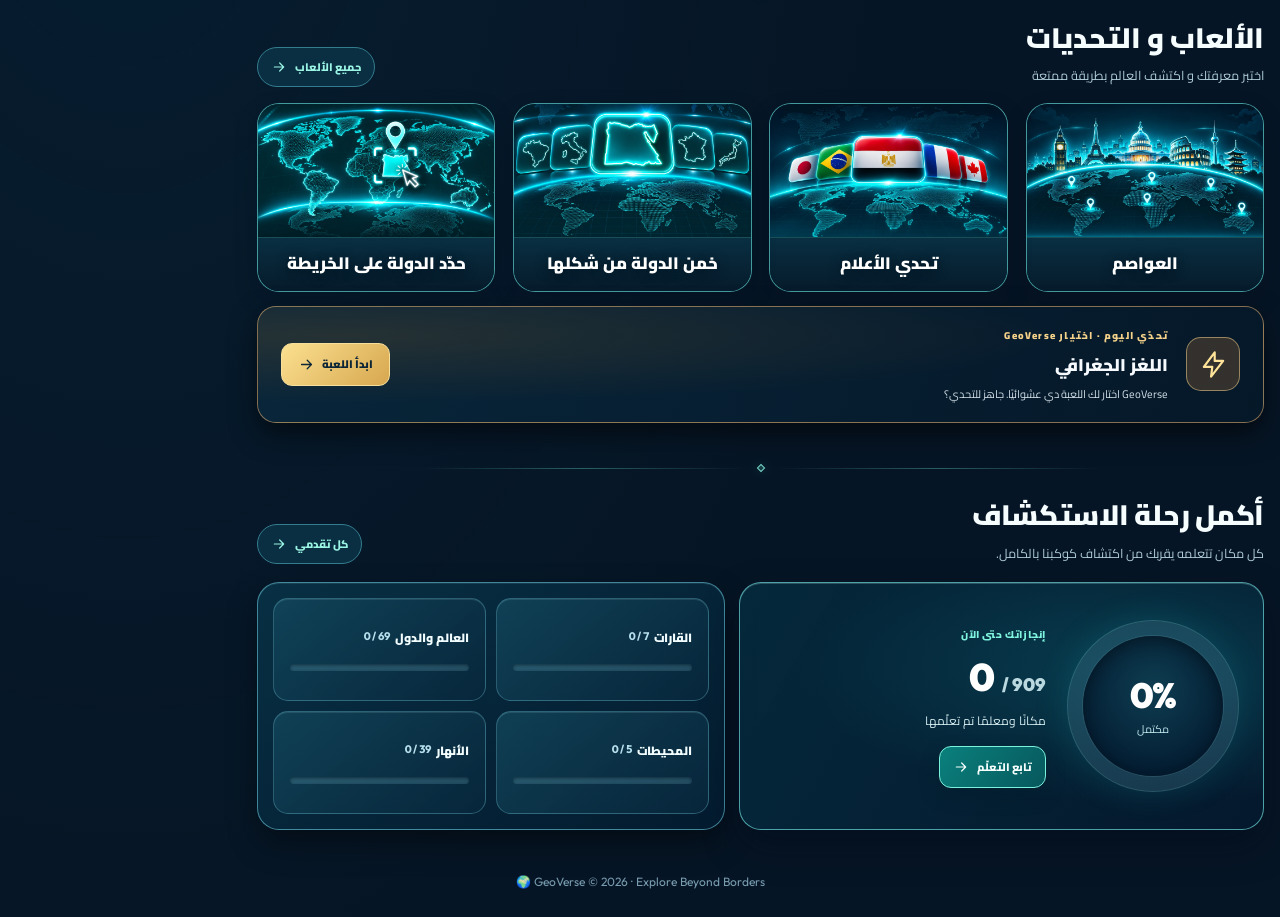
==== commit 6d2a52ac: "Fix invisible botanical hero overlay with persistent dedicated DOM layer" ====
--- a/index.html
+++ b/index.html
@@ -629,21 +629,34 @@
 </style>
 <link rel="stylesheet" href="./progress-page-v684.css">
 
-<style id="gv692-nature-foreground">
-/* Restrained botanical foreground: decorative, lightweight, no globe interaction changes. */
+<style id="gv693-nature-foreground">
 @media(min-width:901px){
- #main .gv11-hero::before{
-  content:""!important;position:absolute!important;pointer-events:none!important;
-  z-index:6!important;left:0!important;right:0!important;
-  bottom:100px!important;height:110px!important;
-  background-image:url("data:image/svg+xml,%3Csvg%20xmlns%3D%22http%3A%2F%2Fwww.w3.org%2F2000%2Fsvg%22%20viewBox%3D%220%200%201200%20150%22%20preserveAspectRatio%3D%22none%22%3E%3Cdefs%3E%3ClinearGradient%20id%3D%22leaf%22%20x1%3D%220%22%20y1%3D%221%22%20x2%3D%22.7%22%20y2%3D%220%22%3E%3Cstop%20stop-color%3D%22%23063c2c%22%2F%3E%3Cstop%20offset%3D%22.55%22%20stop-color%3D%22%23138b5d%22%2F%3E%3Cstop%20offset%3D%221%22%20stop-color%3D%22%2357d48b%22%2F%3E%3C%2FlinearGradient%3E%3ClinearGradient%20id%3D%22leaf2%22%20x1%3D%220%22%20y1%3D%221%22%20x2%3D%221%22%20y2%3D%220%22%3E%3Cstop%20stop-color%3D%22%23052b30%22%2F%3E%3Cstop%20offset%3D%22.6%22%20stop-color%3D%22%2308745b%22%2F%3E%3Cstop%20offset%3D%221%22%20stop-color%3D%22%233dbb8e%22%2F%3E%3C%2FlinearGradient%3E%3C%2Fdefs%3E%3Cg%20opacity%3D%22.94%22%3E%3Cpath%20d%3D%22M0%20150Q38%20105%2073%2053Q74%2095%2047%20150Z%22%20fill%3D%22url(%23leaf)%22%2F%3E%3Cpath%20d%3D%22M0%20147Q19%2083%2013%2037Q53%2077%2039%20149Z%22%20fill%3D%22url(%23leaf2)%22%2F%3E%3Cpath%20d%3D%22M21%20150Q90%20112%20119%2090Q111%20134%2073%20150Z%22%20fill%3D%22url(%23leaf)%22%2F%3E%3Cpath%20d%3D%22M0%20150Q46%20123%2093%20118%22%20stroke%3D%22%2353c88b%22%20stroke-width%3D%222%22%20fill%3D%22none%22%2F%3E%3Cpath%20d%3D%22M105%20150Q121%20117%20137%20107Q138%20132%20127%20150Z%22%20fill%3D%22url(%23leaf2)%22%2F%3E%3Cpath%20d%3D%22M1010%20150Q1031%20115%201045%2099Q1045%20132%201037%20150Z%22%20fill%3D%22url(%23leaf2)%22%2F%3E%3Cpath%20d%3D%22M1092%20150Q1118%2091%201154%2059Q1155%20109%201127%20150Z%22%20fill%3D%22url(%23leaf)%22%2F%3E%3Cpath%20d%3D%22M1125%20150Q1168%2089%201198%2073L1200%20150Z%22%20fill%3D%22url(%23leaf2)%22%2F%3E%3Cpath%20d%3D%22M1162%20150Q1145%2089%201165%2043Q1190%2094%201194%20150Z%22%20fill%3D%22url(%23leaf)%22%2F%3E%3Cpath%20d%3D%22M1070%20150Q1090%20120%201112%20118Q1112%20141%201100%20150Z%22%20fill%3D%22url(%23leaf2)%22%2F%3E%3Cpath%20d%3D%22M0%20148Q210%20143%20300%20150M915%20150Q1070%20140%201200%20147%22%20stroke%3D%22%231c9668%22%20stroke-width%3D%227%22%20fill%3D%22none%22%20opacity%3D%22.65%22%2F%3E%3C%2Fg%3E%3C%2Fsvg%3E")!important;
-  background-repeat:no-repeat!important;background-position:center bottom!important;
-  background-size:100% 100%!important;
-  filter:drop-shadow(0 5px 9px rgba(0,0,0,.30))!important;
- }
-}
-@media(max-width:900px){#main .gv11-hero::before{content:none!important}}
-</style>
+ #main .gv11-hero{position:relative!important;isolation:isolate!important}
+ #main .gv11-hero>.gv693-foliage{
+  display:block!important;position:absolute!important;left:0!important;right:0!important;
+  bottom:101px!important;height:125px!important;z-index:7!important;
+  pointer-events:none!important;background-image:url("data:image/svg+xml,%3Csvg%20xmlns%3D%22http%3A%2F%2Fwww.w3.org%2F2000%2Fsvg%22%20viewBox%3D%220%200%201200%20150%22%20preserveAspectRatio%3D%22none%22%3E%3Cdefs%3E%3ClinearGradient%20id%3D%22leaf%22%20x1%3D%220%22%20y1%3D%221%22%20x2%3D%22.7%22%20y2%3D%220%22%3E%3Cstop%20stop-color%3D%22%23063c2c%22%2F%3E%3Cstop%20offset%3D%22.55%22%20stop-color%3D%22%23138b5d%22%2F%3E%3Cstop%20offset%3D%221%22%20stop-color%3D%22%2357d48b%22%2F%3E%3C%2FlinearGradient%3E%3ClinearGradient%20id%3D%22leaf2%22%20x1%3D%220%22%20y1%3D%221%22%20x2%3D%221%22%20y2%3D%220%22%3E%3Cstop%20stop-color%3D%22%23052b30%22%2F%3E%3Cstop%20offset%3D%22.6%22%20stop-color%3D%22%2308745b%22%2F%3E%3Cstop%20offset%3D%221%22%20stop-color%3D%22%233dbb8e%22%2F%3E%3C%2FlinearGradient%3E%3C%2Fdefs%3E%3Cg%20opacity%3D%22.94%22%3E%3Cpath%20d%3D%22M0%20150Q38%20105%2073%2053Q74%2095%2047%20150Z%22%20fill%3D%22url(%23leaf)%22%2F%3E%3Cpath%20d%3D%22M0%20147Q19%2083%2013%2037Q53%2077%2039%20149Z%22%20fill%3D%22url(%23leaf2)%22%2F%3E%3Cpath%20d%3D%22M21%20150Q90%20112%20119%2090Q111%20134%2073%20150Z%22%20fill%3D%22url(%23leaf)%22%2F%3E%3Cpath%20d%3D%22M0%20150Q46%20123%2093%20118%22%20stroke%3D%22%2353c88b%22%20stroke-width%3D%222%22%20fill%3D%22none%22%2F%3E%3Cpath%20d%3D%22M105%20150Q121%20117%20137%20107Q138%20132%20127%20150Z%22%20fill%3D%22url(%23leaf2)%22%2F%3E%3Cpath%20d%3D%22M1010%20150Q1031%20115%201045%2099Q1045%20132%201037%20150Z%22%20fill%3D%22url(%23leaf2)%22%2F%3E%3Cpath%20d%3D%22M1092%20150Q1118%2091%201154%2059Q1155%20109%201127%20150Z%22%20fill%3D%22url(%23leaf)%22%2F%3E%3Cpath%20d%3D%22M1125%20150Q1168%2089%201198%2073L1200%20150Z%22%20fill%3D%22url(%23leaf2)%22%2F%3E%3Cpath%20d%3D%22M1162%20150Q1145%2089%201165%2043Q1190%2094%201194%20150Z%22%20fill%3D%22url(%23leaf)%22%2F%3E%3Cpath%20d%3D%22M1070%20150Q1090%20120%201112%20118Q1112%20141%201100%20150Z%22%20fill%3D%22url(%23leaf2)%22%2F%3E%3Cpath%20d%3D%22M0%20148Q210%20143%20300%20150M915%20150Q1070%20140%201200%20147%22%20stroke%3D%22%231c9668%22%20stroke-width%3D%227%22%20fill%3D%22none%22%20opacity%3D%22.65%22%2F%3E%3C%2Fg%3E%3C%2Fsvg%3E")!important;
+  background-size:100% 100%!important;background-position:center bottom!important;
+  background-repeat:no-repeat!important;filter:drop-shadow(0 4px 9px rgba(0,0,0,.32))!important;
+ }
+}
+@media(max-width:900px){#main .gv11-hero>.gv693-foliage{display:none!important}}
+</style>
+<script defer id="gv693-foliage-mount">
+(function(){
+ function mount(){
+  var hero=document.querySelector('#main .gv11-hero');
+  if(!hero||hero.querySelector(':scope > .gv693-foliage'))return;
+  var layer=document.createElement('div');
+  layer.className='gv693-foliage';layer.setAttribute('aria-hidden','true');
+  hero.appendChild(layer);
+ }
+ if(document.readyState==='loading')document.addEventListener('DOMContentLoaded',mount);
+ else mount();
+ var observer=new MutationObserver(mount);
+ observer.observe(document.documentElement,{childList:true,subtree:true});
+})();
+</script>
 </head>
 <body>
 <div id="gv137-loader" class="gv137-visible" aria-hidden="false" aria-busy="true" role="status" aria-label="GeoVerse">
